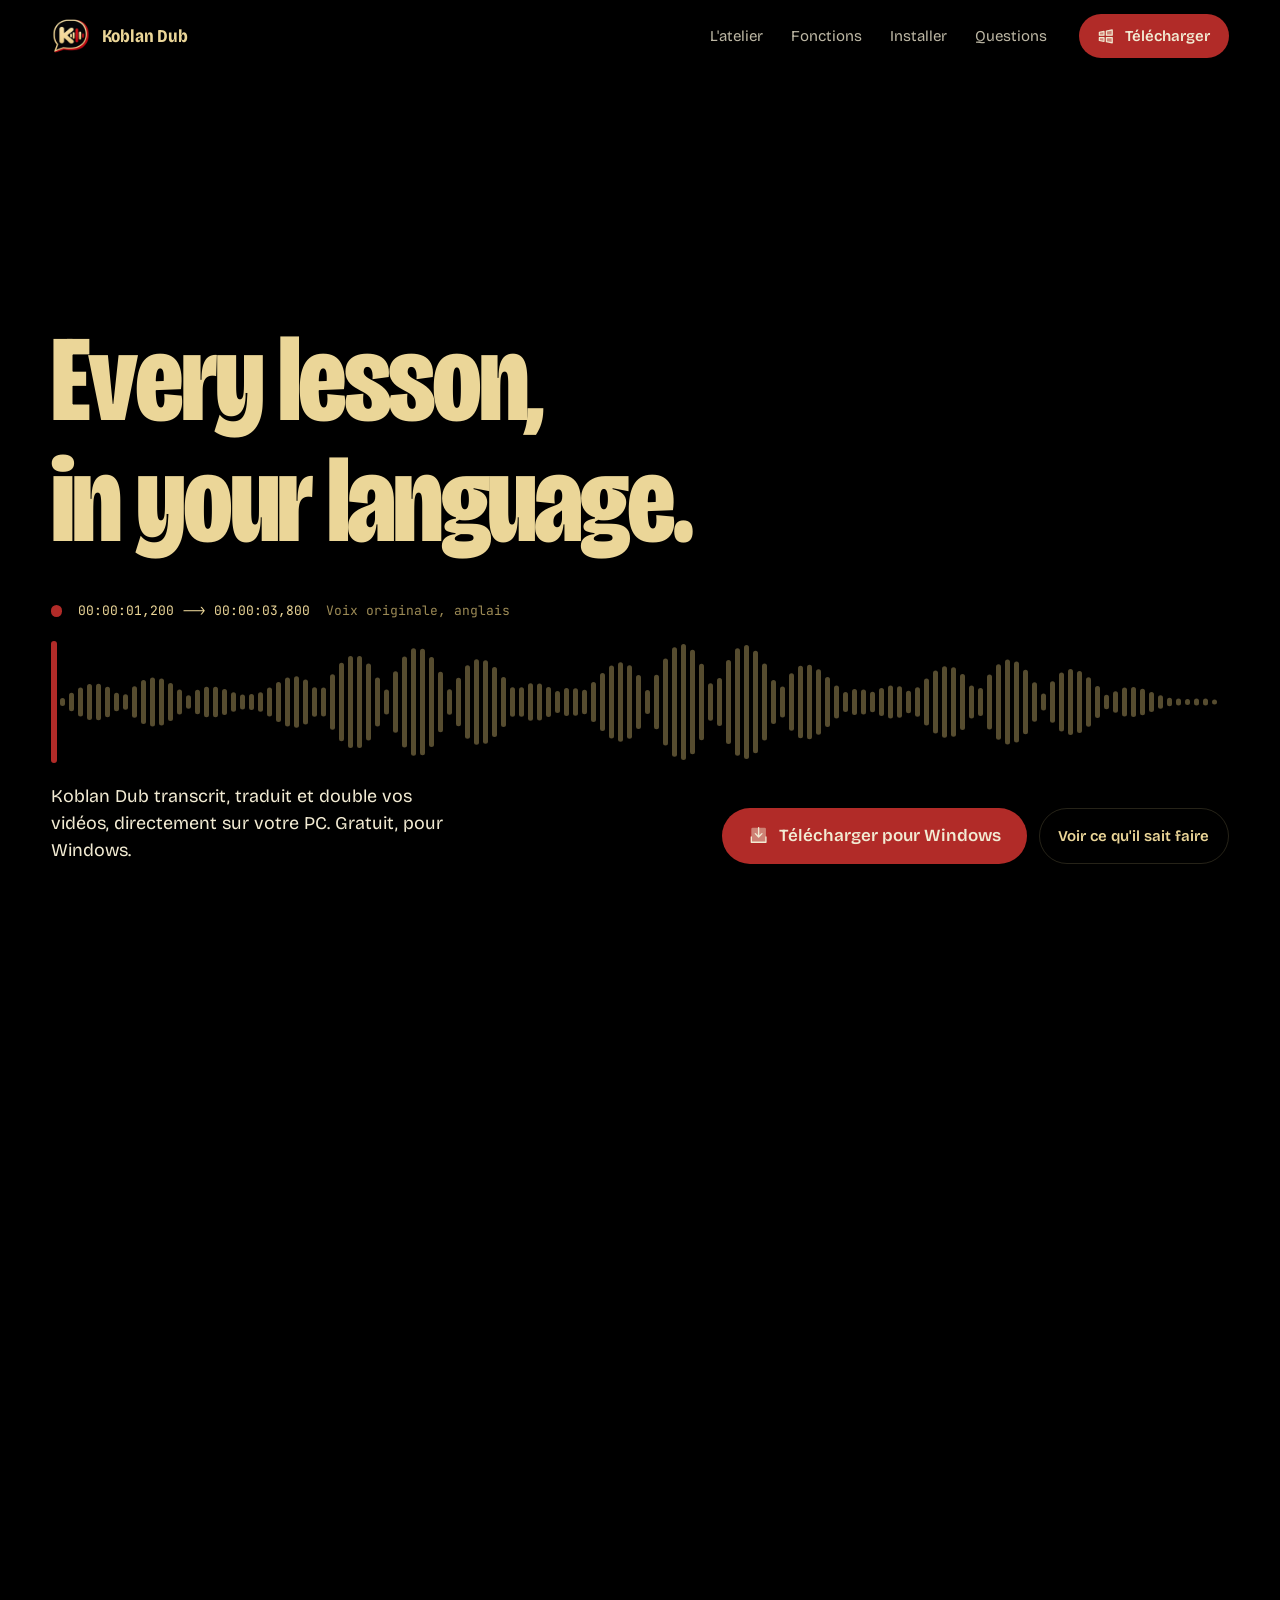
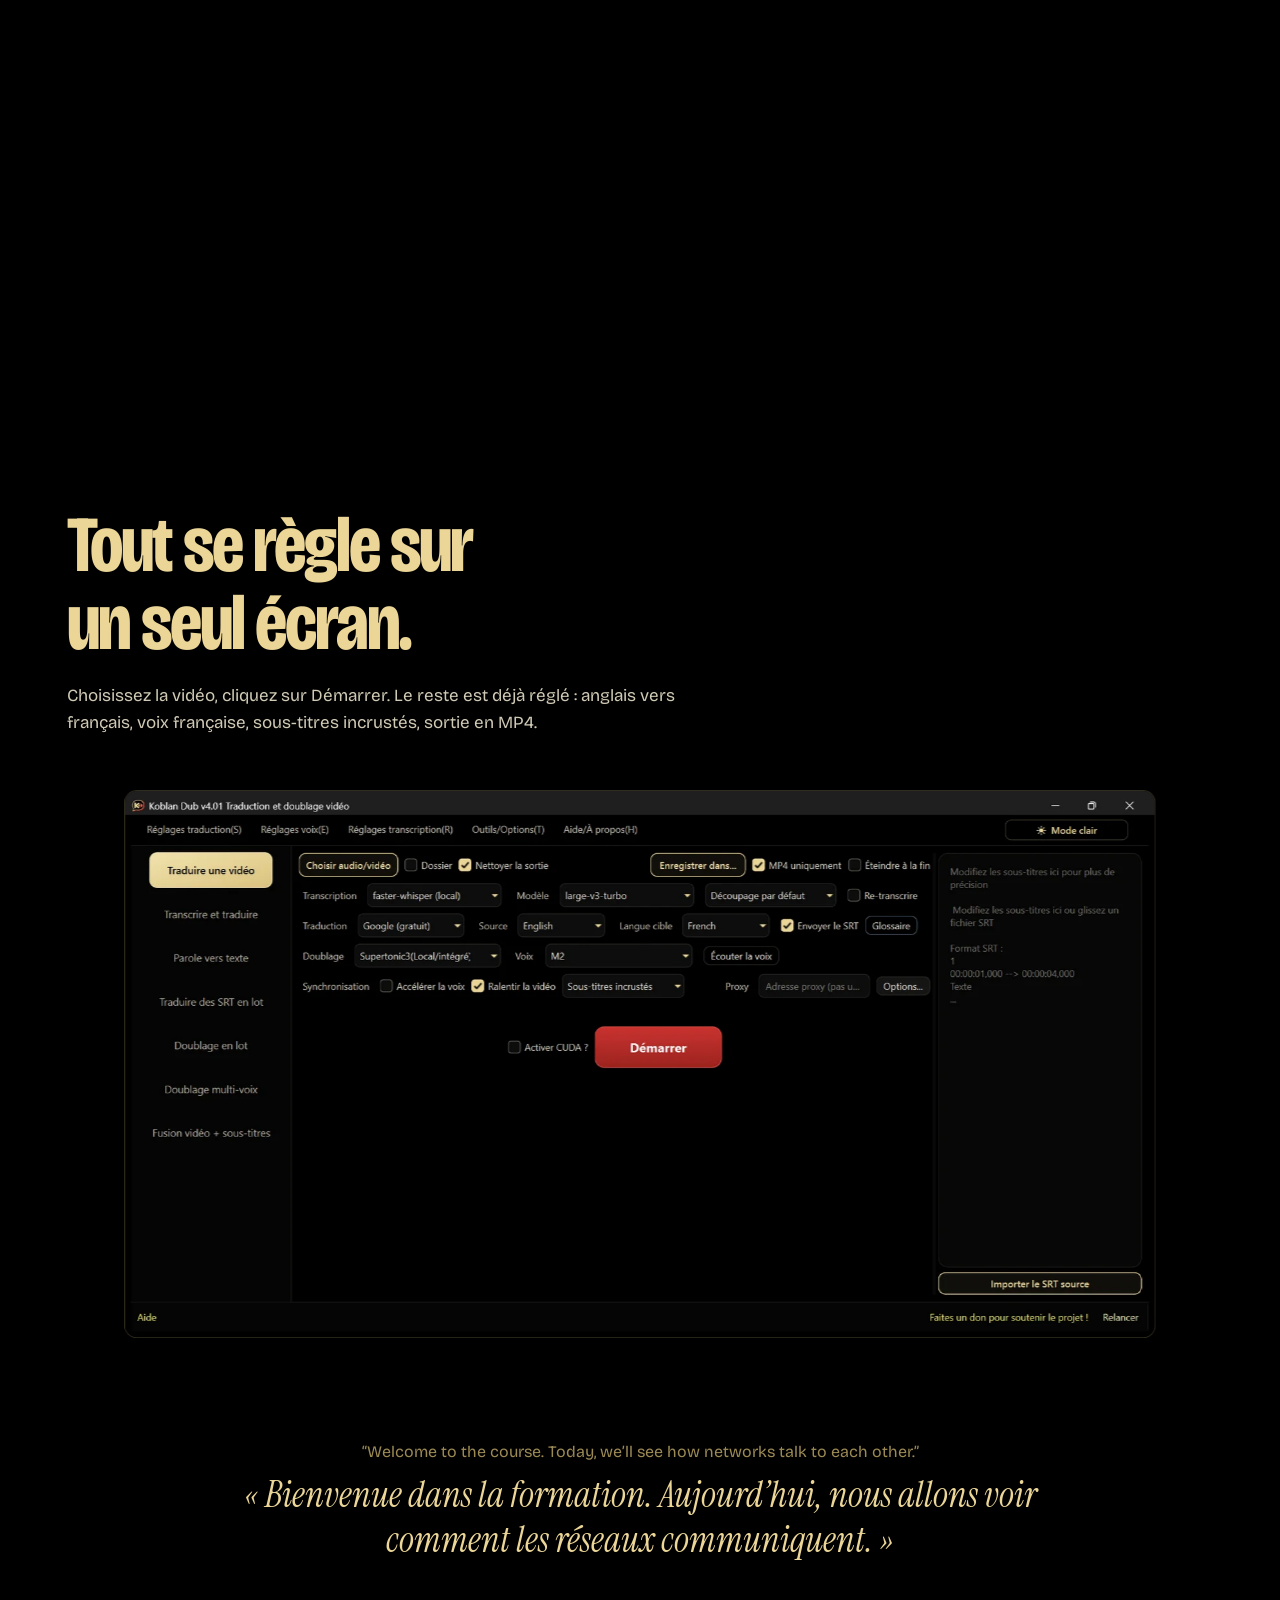
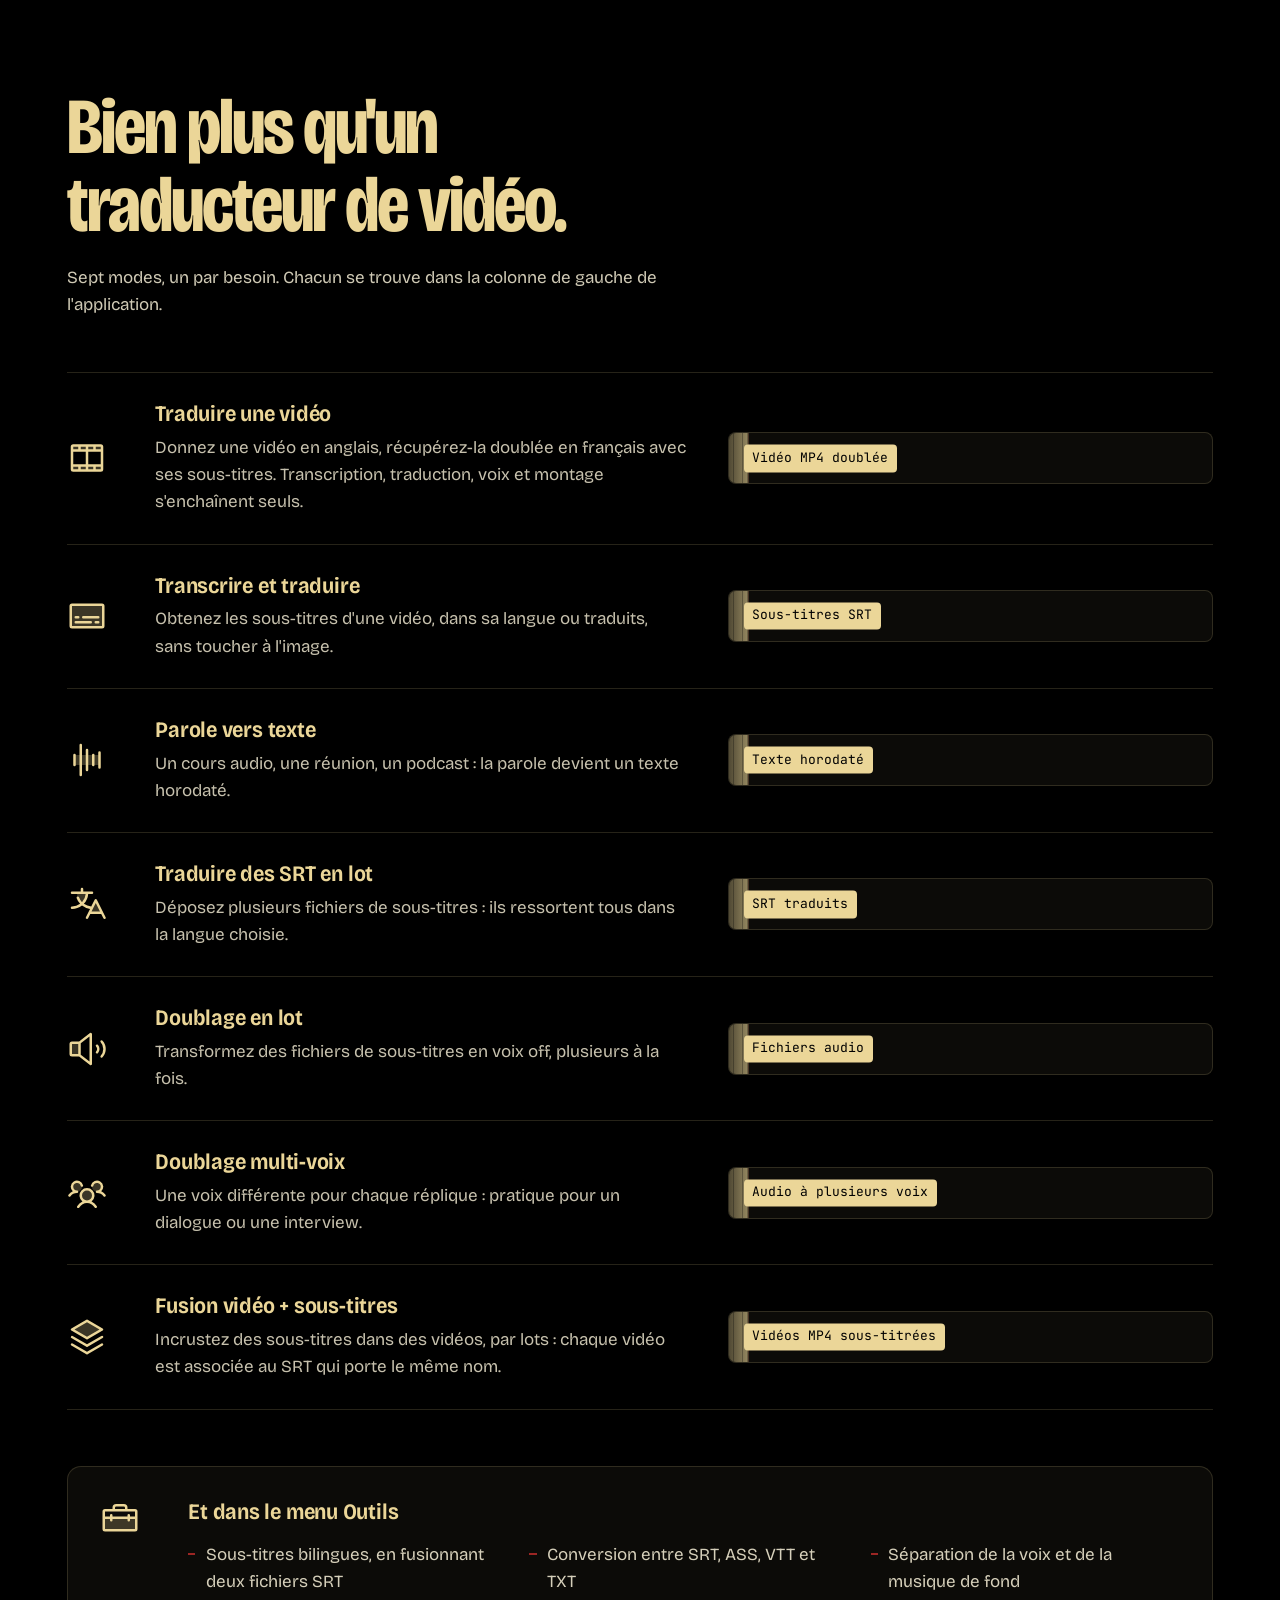
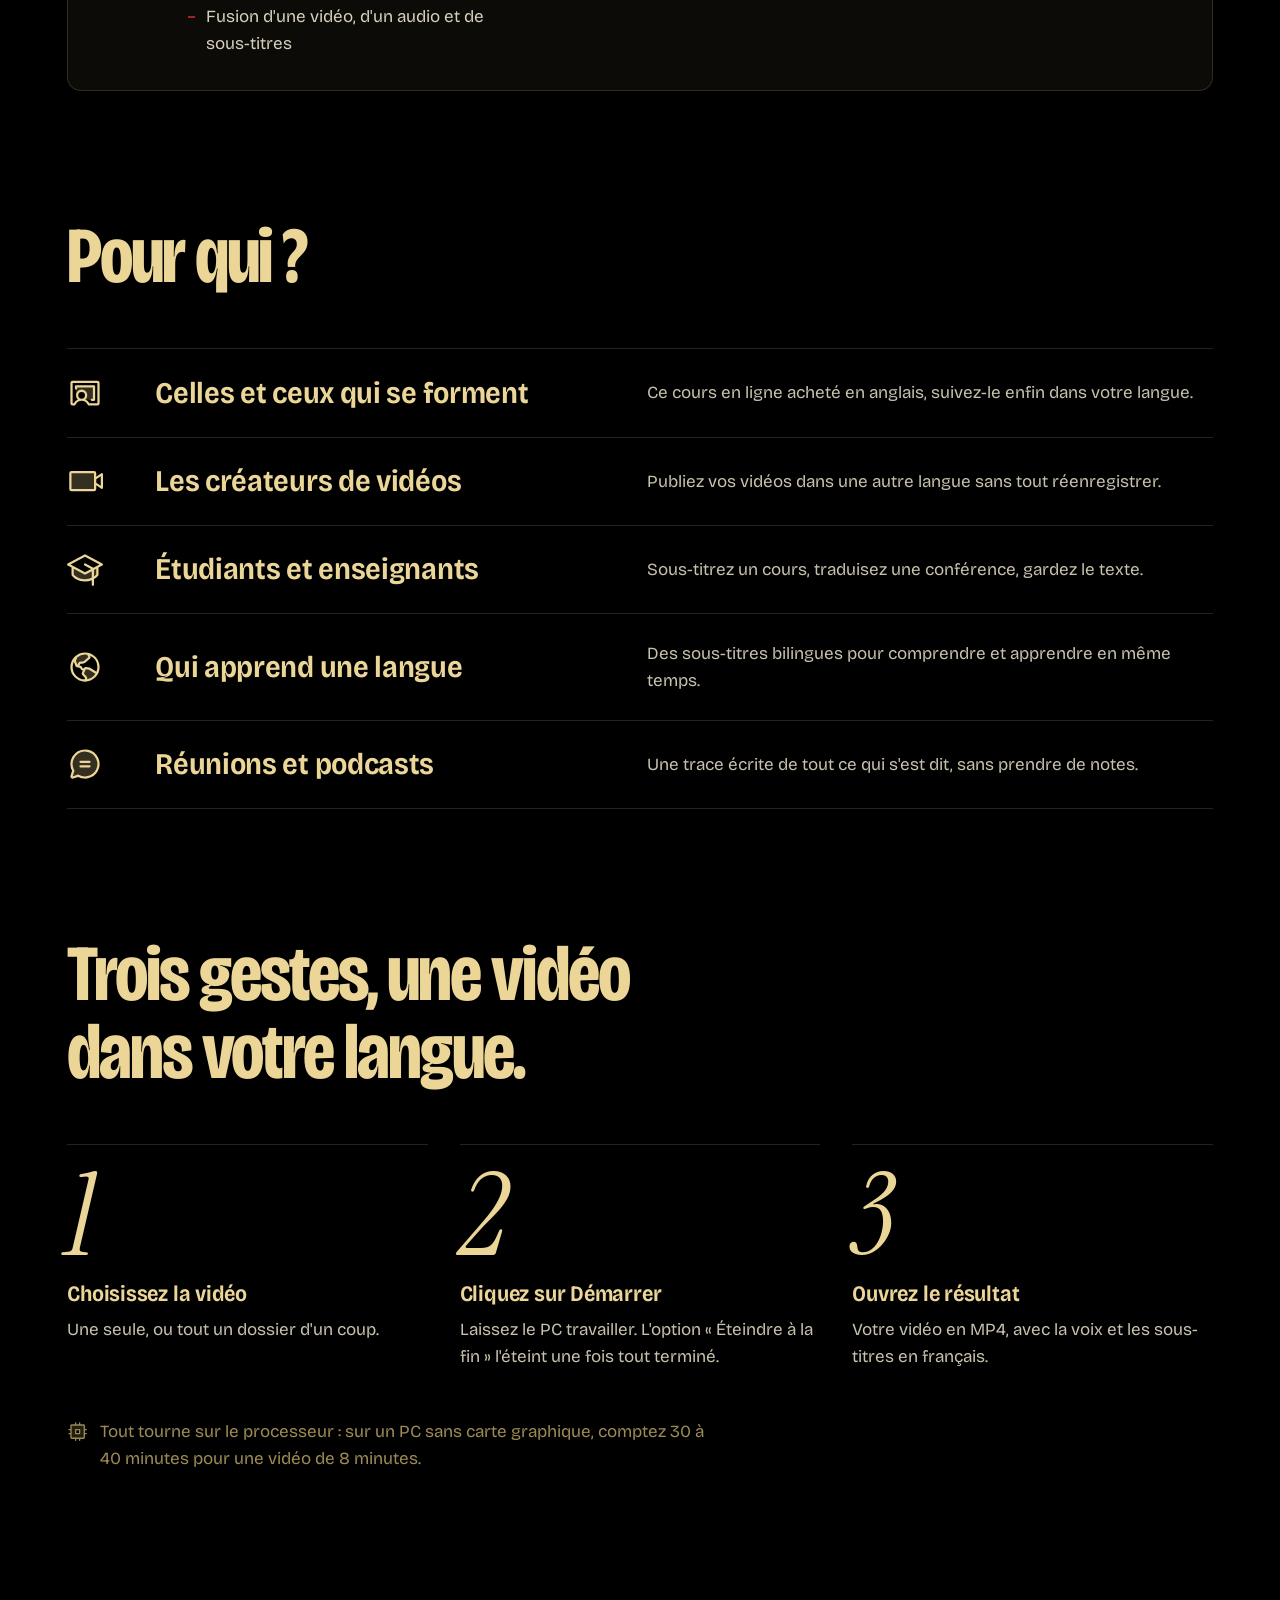
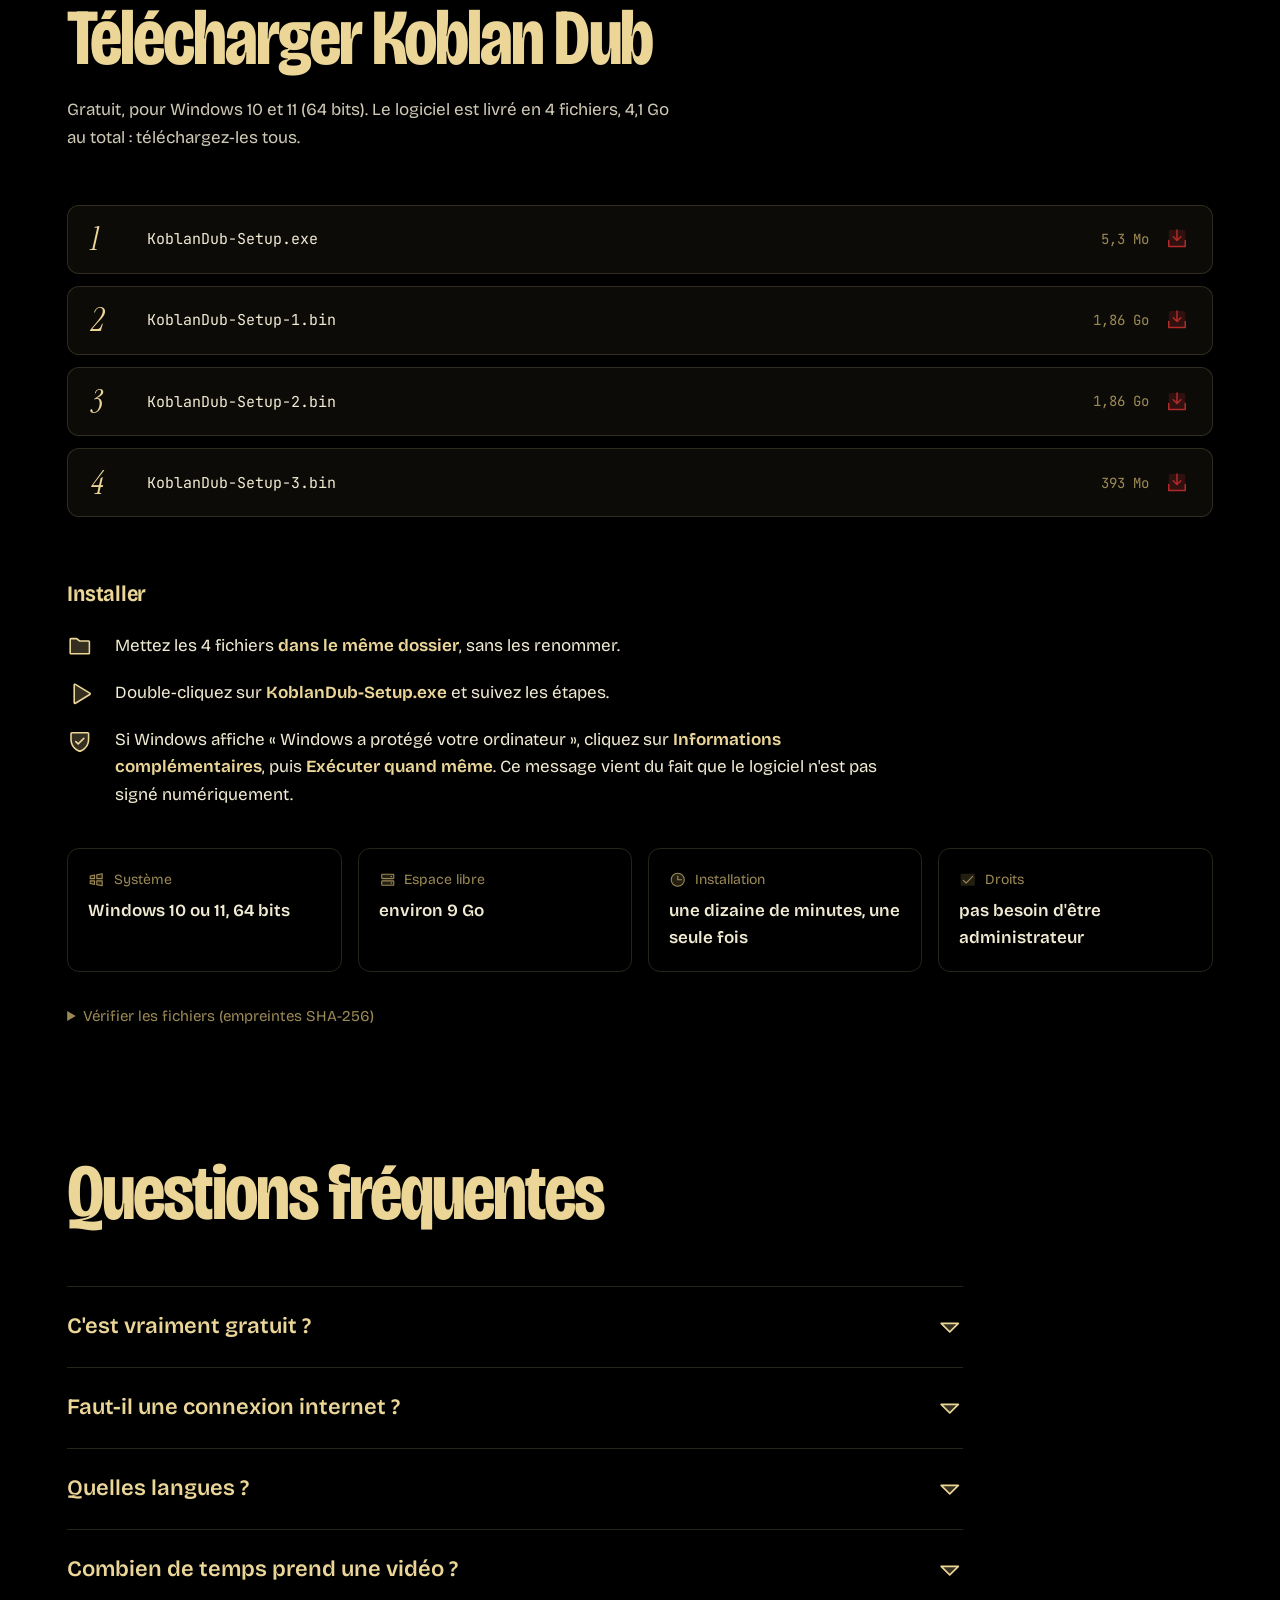
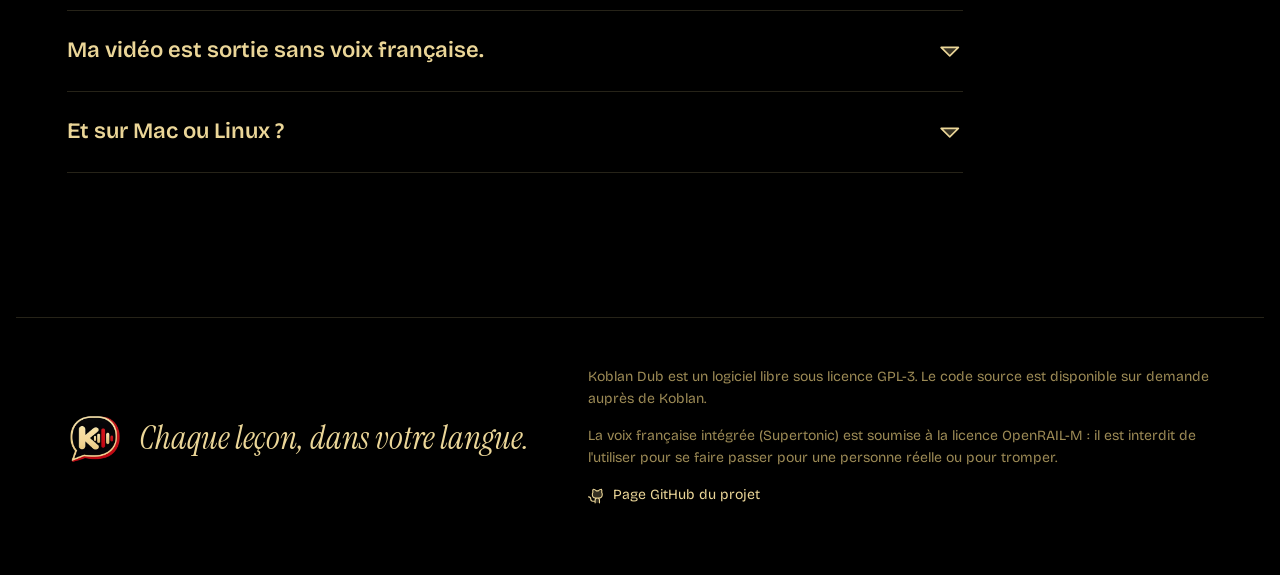
==== index.html @ 26a89093 "Site Koblan Dub : la voix qui change de langue (accueil anime, modes, installation, FAQ) Co-Authored" ====
<!doctype html>
<html lang="fr">
<head>
<meta charset="utf-8">
<meta name="viewport" content="width=device-width, initial-scale=1">
<title>Koblan Dub — traduire et doubler vos vidéos</title>
<meta name="description" content="Koblan Dub transcrit, traduit et double vos vidéos dans votre langue, sur votre PC. Gratuit, pour Windows 10 et 11.">
<meta name="theme-color" content="#000000">
<meta property="og:type" content="website">
<meta property="og:title" content="Koblan Dub — chaque leçon, dans votre langue">
<meta property="og:description" content="Transcrire, traduire et doubler une vidéo sur votre PC. Gratuit, pour Windows.">
<meta property="og:image" content="https://koblan-dub.vercel.app/assets/img/partage.jpg">
<meta name="twitter:card" content="summary_large_image">
<link rel="icon" type="image/png" sizes="32x32" href="assets/favicon-32.png">
<link rel="apple-touch-icon" href="assets/apple-touch-icon.png">
<link rel="preload" href="assets/fonts/BricolageGrotesque-normal-latin.woff2" as="font" type="font/woff2" crossorigin>
<link rel="preload" href="assets/fonts/InstrumentSerif-italic-latin.woff2" as="font" type="font/woff2" crossorigin>
<link rel="stylesheet" href="assets/fonts/fonts.css">
<link rel="stylesheet" href="style.css">
</head>
<body>
<a class="evitement" href="#contenu">Aller au contenu</a>

<header class="entete">
  <a class="marque" href="#haut" aria-label="Koblan Dub, retour en haut">
    <img src="assets/img/logo-192.webp" width="40" height="40" alt="">
    <span>Koblan Dub</span>
  </a>
  <nav class="menu" aria-label="Sections">
    <a href="#atelier">L'atelier</a>
    <a href="#modes">Fonctions</a>
    <a href="#telecharger">Installer</a>
    <a href="#questions">Questions</a>
  </nav>
  <a class="bouton bouton--rouge aimant" href="#telecharger">
    <svg class="ico" aria-hidden="true"><use href="assets/icones.svg#i-windows-logo"/></svg>
    <span>Télécharger</span>
  </a>
</header>

<main id="contenu">

  <!-- ACCUEIL : la phrase change de langue au défilement -->
  <section class="accueil" id="haut" aria-labelledby="titre-accueil">
    <div class="accueil__scene">
      <h1 class="voix" id="titre-accueil" aria-label="Chaque leçon, dans votre langue.">
        <span class="voix__ligne" data-en="Every lesson," data-fr="Chaque leçon,">Chaque leçon,</span>
        <span class="voix__ligne" data-en="in your language." data-fr="dans votre langue.">dans votre langue.</span>
      </h1>

      <div class="piste" aria-hidden="true">
        <span class="piste__rec"></span>
        <span class="piste__tc">00:00:01,200 --&gt; 00:00:03,800</span>
        <span class="piste__langue">Voix doublée, français</span>
      </div>

      <canvas class="onde" aria-hidden="true"></canvas>

      <div class="accueil__pied">
        <p class="accueil__texte">Koblan Dub transcrit, traduit et double vos vidéos, directement sur votre PC. Gratuit, pour Windows.</p>
        <div class="accueil__actions">
          <a class="bouton bouton--rouge bouton--grand aimant" href="#telecharger">
            <svg class="ico" aria-hidden="true"><use href="assets/icones.svg#i-download-simple"/></svg>
            <span>Télécharger pour Windows</span>
          </a>
          <a class="bouton bouton--trait" href="#modes">Voir ce qu'il sait faire</a>
        </div>
      </div>
    </div>
  </section>

  <!-- ATELIER -->
  <section class="bloc atelier" id="atelier" aria-labelledby="titre-atelier">
    <div class="bloc__tete">
      <h2 id="titre-atelier">Tout se règle sur un seul écran.</h2>
      <p>Choisissez la vidéo, cliquez sur Démarrer. Le reste est déjà réglé : anglais vers français, voix française, sous-titres incrustés, sortie en MP4.</p>
    </div>
    <figure class="atelier__cadre">
      <img src="assets/img/atelier-1600.webp" srcset="assets/img/atelier-900.webp 900w, assets/img/atelier-1600.webp 1600w" sizes="(max-width: 900px) 100vw, 1200px" width="1600" height="849" loading="lazy" decoding="async" alt="L'écran principal de Koblan Dub : choix de la vidéo, transcription locale, traduction, voix française M2 et bouton Démarrer.">
    </figure>
    <div class="soustitre" aria-label="Exemple de sous-titre avant et après">
      <p class="soustitre__vo" lang="en">“Welcome to the course. Today, we’ll see how networks talk to each other.”</p>
      <p class="soustitre__vf">« Bienvenue dans la formation. Aujourd’hui, nous allons voir comment les réseaux communiquent. »</p>
    </div>
  </section>

  <!-- MODES -->
  <section class="bloc modes" id="modes" aria-labelledby="titre-modes">
    <div class="bloc__tete">
      <h2 id="titre-modes">Bien plus qu'un traducteur de vidéo.</h2>
      <p>Sept modes, un par besoin. Chacun se trouve dans la colonne de gauche de l'application.</p>
    </div>

    <ul class="modes__liste">
      <li class="mode">
        <svg class="ico ico--mode" aria-hidden="true"><use href="assets/icones.svg#i-film-strip"/></svg>
        <div class="mode__texte">
          <h3>Traduire une vidéo</h3>
          <p>Donnez une vidéo en anglais, récupérez-la doublée en français avec ses sous-titres. Transcription, traduction, voix et montage s'enchaînent seuls.</p>
        </div>
        <div class="clip"><span class="clip__remplissage"></span><span class="clip__sortie">Vidéo MP4 doublée</span></div>
      </li>
      <li class="mode">
        <svg class="ico ico--mode" aria-hidden="true"><use href="assets/icones.svg#i-subtitles"/></svg>
        <div class="mode__texte">
          <h3>Transcrire et traduire</h3>
          <p>Obtenez les sous-titres d'une vidéo, dans sa langue ou traduits, sans toucher à l'image.</p>
        </div>
        <div class="clip"><span class="clip__remplissage"></span><span class="clip__sortie">Sous-titres SRT</span></div>
      </li>
      <li class="mode">
        <svg class="ico ico--mode" aria-hidden="true"><use href="assets/icones.svg#i-waveform"/></svg>
        <div class="mode__texte">
          <h3>Parole vers texte</h3>
          <p>Un cours audio, une réunion, un podcast : la parole devient un texte horodaté.</p>
        </div>
        <div class="clip"><span class="clip__remplissage"></span><span class="clip__sortie">Texte horodaté</span></div>
      </li>
      <li class="mode">
        <svg class="ico ico--mode" aria-hidden="true"><use href="assets/icones.svg#i-translate"/></svg>
        <div class="mode__texte">
          <h3>Traduire des SRT en lot</h3>
          <p>Déposez plusieurs fichiers de sous-titres : ils ressortent tous dans la langue choisie.</p>
        </div>
        <div class="clip"><span class="clip__remplissage"></span><span class="clip__sortie">SRT traduits</span></div>
      </li>
      <li class="mode">
        <svg class="ico ico--mode" aria-hidden="true"><use href="assets/icones.svg#i-speaker-high"/></svg>
        <div class="mode__texte">
          <h3>Doublage en lot</h3>
          <p>Transformez des fichiers de sous-titres en voix off, plusieurs à la fois.</p>
        </div>
        <div class="clip"><span class="clip__remplissage"></span><span class="clip__sortie">Fichiers audio</span></div>
      </li>
      <li class="mode">
        <svg class="ico ico--mode" aria-hidden="true"><use href="assets/icones.svg#i-users-three"/></svg>
        <div class="mode__texte">
          <h3>Doublage multi-voix</h3>
          <p>Une voix différente pour chaque réplique : pratique pour un dialogue ou une interview.</p>
        </div>
        <div class="clip"><span class="clip__remplissage"></span><span class="clip__sortie">Audio à plusieurs voix</span></div>
      </li>
      <li class="mode">
        <svg class="ico ico--mode" aria-hidden="true"><use href="assets/icones.svg#i-stack"/></svg>
        <div class="mode__texte">
          <h3>Fusion vidéo + sous-titres</h3>
          <p>Incrustez des sous-titres dans des vidéos, par lots : chaque vidéo est associée au SRT qui porte le même nom.</p>
        </div>
        <div class="clip"><span class="clip__remplissage"></span><span class="clip__sortie">Vidéos MP4 sous-titrées</span></div>
      </li>
    </ul>

    <div class="outils">
      <svg class="ico ico--outils" aria-hidden="true"><use href="assets/icones.svg#i-toolbox"/></svg>
      <h3>Et dans le menu Outils</h3>
      <ul>
        <li>Sous-titres bilingues, en fusionnant deux fichiers SRT</li>
        <li>Conversion entre SRT, ASS, VTT et TXT</li>
        <li>Séparation de la voix et de la musique de fond</li>
        <li>Fusion d'une vidéo, d'un audio et de sous-titres</li>
      </ul>
    </div>
  </section>

  <!-- POUR QUI -->
  <section class="bloc pourqui" aria-labelledby="titre-pourqui">
    <div class="bloc__tete">
      <h2 id="titre-pourqui">Pour qui ?</h2>
    </div>
    <ul class="pourqui__liste">
      <li>
        <svg class="ico" aria-hidden="true"><use href="assets/icones.svg#i-chalkboard-teacher"/></svg>
        <h3>Celles et ceux qui se forment</h3>
        <p>Ce cours en ligne acheté en anglais, suivez-le enfin dans votre langue.</p>
      </li>
      <li>
        <svg class="ico" aria-hidden="true"><use href="assets/icones.svg#i-video-camera"/></svg>
        <h3>Les créateurs de vidéos</h3>
        <p>Publiez vos vidéos dans une autre langue sans tout réenregistrer.</p>
      </li>
      <li>
        <svg class="ico" aria-hidden="true"><use href="assets/icones.svg#i-graduation-cap"/></svg>
        <h3>Étudiants et enseignants</h3>
        <p>Sous-titrez un cours, traduisez une conférence, gardez le texte.</p>
      </li>
      <li>
        <svg class="ico" aria-hidden="true"><use href="assets/icones.svg#i-globe-hemisphere-west"/></svg>
        <h3>Qui apprend une langue</h3>
        <p>Des sous-titres bilingues pour comprendre et apprendre en même temps.</p>
      </li>
      <li>
        <svg class="ico" aria-hidden="true"><use href="assets/icones.svg#i-chat-circle-text"/></svg>
        <h3>Réunions et podcasts</h3>
        <p>Une trace écrite de tout ce qui s'est dit, sans prendre de notes.</p>
      </li>
    </ul>
  </section>

  <!-- ÉTAPES -->
  <section class="bloc etapes" aria-labelledby="titre-etapes">
    <div class="bloc__tete">
      <h2 id="titre-etapes">Trois gestes, une vidéo dans votre langue.</h2>
    </div>
    <ol class="etapes__liste">
      <li>
        <span class="etapes__num" aria-hidden="true">1</span>
        <h3>Choisissez la vidéo</h3>
        <p>Une seule, ou tout un dossier d'un coup.</p>
      </li>
      <li>
        <span class="etapes__num" aria-hidden="true">2</span>
        <h3>Cliquez sur Démarrer</h3>
        <p>Laissez le PC travailler. L'option « Éteindre à la fin » l'éteint une fois tout terminé.</p>
      </li>
      <li>
        <span class="etapes__num" aria-hidden="true">3</span>
        <h3>Ouvrez le résultat</h3>
        <p>Votre vidéo en MP4, avec la voix et les sous-titres en français.</p>
      </li>
    </ol>
    <p class="etapes__note">
      <svg class="ico" aria-hidden="true"><use href="assets/icones.svg#i-cpu"/></svg>
      <span>Tout tourne sur le processeur : sur un PC sans carte graphique, comptez 30 à 40 minutes pour une vidéo de 8 minutes.</span>
    </p>
  </section>

  <!-- TÉLÉCHARGER -->
  <section class="bloc telecharger" id="telecharger" aria-labelledby="titre-telecharger">
    <div class="bloc__tete">
      <h2 id="titre-telecharger">Télécharger Koblan Dub</h2>
      <p>Gratuit, pour Windows 10 et 11 (64 bits). Le logiciel est livré en 4 fichiers, 4,1 Go au total : téléchargez-les tous.</p>
    </div>

    <ol class="fichiers">
      <li><a class="fichier" href="https://github.com/josuekoblan03-lab/koblan-dub/releases/download/v1.0/KoblanDub-Setup.exe">
        <span class="fichier__num" aria-hidden="true">1</span>
        <span class="fichier__nom">KoblanDub-Setup.exe</span>
        <span class="fichier__poids">5,3 Mo</span>
        <svg class="ico" aria-hidden="true"><use href="assets/icones.svg#i-download-simple"/></svg>
      </a></li>
      <li><a class="fichier" href="https://github.com/josuekoblan03-lab/koblan-dub/releases/download/v1.0/KoblanDub-Setup-1.bin">
        <span class="fichier__num" aria-hidden="true">2</span>
        <span class="fichier__nom">KoblanDub-Setup-1.bin</span>
        <span class="fichier__poids">1,86 Go</span>
        <svg class="ico" aria-hidden="true"><use href="assets/icones.svg#i-download-simple"/></svg>
      </a></li>
      <li><a class="fichier" href="https://github.com/josuekoblan03-lab/koblan-dub/releases/download/v1.0/KoblanDub-Setup-2.bin">
        <span class="fichier__num" aria-hidden="true">3</span>
        <span class="fichier__nom">KoblanDub-Setup-2.bin</span>
        <span class="fichier__poids">1,86 Go</span>
        <svg class="ico" aria-hidden="true"><use href="assets/icones.svg#i-download-simple"/></svg>
      </a></li>
      <li><a class="fichier" href="https://github.com/josuekoblan03-lab/koblan-dub/releases/download/v1.0/KoblanDub-Setup-3.bin">
        <span class="fichier__num" aria-hidden="true">4</span>
        <span class="fichier__nom">KoblanDub-Setup-3.bin</span>
        <span class="fichier__poids">393 Mo</span>
        <svg class="ico" aria-hidden="true"><use href="assets/icones.svg#i-download-simple"/></svg>
      </a></li>
    </ol>

    <div class="installer">
      <h3>Installer</h3>
      <ol class="installer__etapes">
        <li>
          <svg class="ico" aria-hidden="true"><use href="assets/icones.svg#i-folder-simple"/></svg>
          <p>Mettez les 4 fichiers <strong>dans le même dossier</strong>, sans les renommer.</p>
        </li>
        <li>
          <svg class="ico" aria-hidden="true"><use href="assets/icones.svg#i-play"/></svg>
          <p>Double-cliquez sur <strong>KoblanDub-Setup.exe</strong> et suivez les étapes.</p>
        </li>
        <li>
          <svg class="ico" aria-hidden="true"><use href="assets/icones.svg#i-shield-check"/></svg>
          <p>Si Windows affiche « Windows a protégé votre ordinateur », cliquez sur <strong>Informations complémentaires</strong>, puis <strong>Exécuter quand même</strong>. Ce message vient du fait que le logiciel n'est pas signé numériquement.</p>
        </li>
      </ol>

      <dl class="requis">
        <div><dt><svg class="ico" aria-hidden="true"><use href="assets/icones.svg#i-windows-logo"/></svg>Système</dt><dd>Windows 10 ou 11, 64 bits</dd></div>
        <div><dt><svg class="ico" aria-hidden="true"><use href="assets/icones.svg#i-hard-drives"/></svg>Espace libre</dt><dd>environ 9 Go</dd></div>
        <div><dt><svg class="ico" aria-hidden="true"><use href="assets/icones.svg#i-clock"/></svg>Installation</dt><dd>une dizaine de minutes, une seule fois</dd></div>
        <div><dt><svg class="ico" aria-hidden="true"><use href="assets/icones.svg#i-check"/></svg>Droits</dt><dd>pas besoin d'être administrateur</dd></div>
      </dl>

      <details class="empreintes">
        <summary>Vérifier les fichiers (empreintes SHA-256)</summary>
        <pre>c29c00f7d2853009546faf26c19edf425f62f5d486e01f048f91865e8468fe9e  KoblanDub-Setup.exe
6dc4ac3deed6e6f722ec5d117fe09faab696b09a42e8ad4567b4d63a45bfd71d  KoblanDub-Setup-1.bin
3e110a691bba4e6cc51c0397b873eccacce2986c3c4fff2ee0f25487c5a37f51  KoblanDub-Setup-2.bin
bbec8f13c3aee3efc68214296c04398cc3462800a4f33eee36a978a703a0b784  KoblanDub-Setup-3.bin</pre>
      </details>
    </div>
  </section>

  <!-- QUESTIONS -->
  <section class="bloc questions" id="questions" aria-labelledby="titre-questions">
    <div class="bloc__tete">
      <h2 id="titre-questions">Questions fréquentes</h2>
    </div>
    <div class="faq">
      <details>
        <summary>C'est vraiment gratuit ?<svg class="ico" aria-hidden="true"><use href="assets/icones.svg#i-caret-down"/></svg></summary>
        <p>Oui. Koblan Dub est un logiciel libre : ni abonnement, ni compte, ni publicité.</p>
      </details>
      <details>
        <summary>Faut-il une connexion internet ?<svg class="ico" aria-hidden="true"><use href="assets/icones.svg#i-caret-down"/></svg></summary>
        <p>Pour la traduction, oui : elle passe par Google, gratuitement. La transcription de la parole et la voix française intégrée fonctionnent sur votre PC, sans connexion. Les autres voix (Edge-TTS) ont besoin d'internet.</p>
      </details>
      <details>
        <summary>Quelles langues ?<svg class="ico" aria-hidden="true"><use href="assets/icones.svg#i-caret-down"/></svg></summary>
        <p>Une trentaine, au départ comme à l'arrivée : anglais, français, espagnol, portugais, arabe, chinois, russe, allemand, japonais, turc et bien d'autres. Le logiciel est réglé par défaut de l'anglais vers le français. La voix intégrée est française ; pour doubler dans une autre langue, choisissez une voix Edge-TTS (en ligne).</p>
      </details>
      <details>
        <summary>Combien de temps prend une vidéo ?<svg class="ico" aria-hidden="true"><use href="assets/icones.svg#i-caret-down"/></svg></summary>
        <p>Sur un PC sans carte graphique, comptez 30 à 40 minutes pour une vidéo de 8 minutes. Le premier lancement est un peu plus long, le temps de charger les modèles.</p>
      </details>
      <details>
        <summary>Ma vidéo est sortie sans voix française.<svg class="ico" aria-hidden="true"><use href="assets/icones.svg#i-caret-down"/></svg></summary>
        <p>Vérifiez que la case « Voix » n'est pas réglée sur « No », puis relancez.</p>
      </details>
      <details>
        <summary>Et sur Mac ou Linux ?<svg class="ico" aria-hidden="true"><use href="assets/icones.svg#i-caret-down"/></svg></summary>
        <p>Koblan Dub existe pour l'instant uniquement pour Windows 10 et 11.</p>
      </details>
    </div>
  </section>
</main>

<footer class="pied">
  <div class="pied__marque">
    <img src="assets/img/logo-192.webp" width="56" height="56" alt="" loading="lazy">
    <p class="pied__phrase">Chaque leçon, dans votre langue.</p>
  </div>
  <div class="pied__licence">
    <p>Koblan Dub est un logiciel libre sous licence GPL-3. Le code source est disponible sur demande auprès de Koblan.</p>
    <p>La voix française intégrée (Supertonic) est soumise à la licence OpenRAIL-M : il est interdit de l'utiliser pour se faire passer pour une personne réelle ou pour tromper.</p>
    <p><a class="lien" href="https://github.com/josuekoblan03-lab/koblan-dub"><svg class="ico" aria-hidden="true"><use href="assets/icones.svg#i-github-logo"/></svg>Page GitHub du projet</a></p>
  </div>
</footer>

<div class="curseur" aria-hidden="true"></div>

<script src="assets/js/gsap.min.js" defer></script>
<script src="assets/js/ScrollTrigger.min.js" defer></script>
<script src="assets/js/lenis.min.js" defer></script>
<script src="main.js" defer></script>
</body>
</html>
---- assets/fonts/fonts.css ----
/* latin-ext */
@font-face {
  font-family: 'Bricolage Grotesque';
  font-style: normal;
  font-weight: 200 800;
  font-stretch: 75% 100%;
  font-display: swap;
  src: url('BricolageGrotesque-normal-latin-ext.woff2') format('woff2');
  unicode-range: U+0100-02BA, U+02BD-02C5, U+02C7-02CC, U+02CE-02D7, U+02DD-02FF, U+0304, U+0308, U+0329, U+1D00-1DBF, U+1E00-1E9F, U+1EF2-1EFF, U+2020, U+20A0-20AB, U+20AD-20C4, U+2113, U+2C60-2C7F, U+A720-A7FF;
}
/* latin */
@font-face {
  font-family: 'Bricolage Grotesque';
  font-style: normal;
  font-weight: 200 800;
  font-stretch: 75% 100%;
  font-display: swap;
  src: url('BricolageGrotesque-normal-latin.woff2') format('woff2');
  unicode-range: U+0000-00FF, U+0131, U+0152-0153, U+02BB-02BC, U+02C6, U+02DA, U+02DC, U+0304, U+0308, U+0329, U+2000-206F, U+20AC, U+2122, U+2191, U+2193, U+2212, U+2215, U+FEFF, U+FFFD;
}
/* latin-ext */
@font-face {
  font-family: 'Instrument Serif';
  font-style: italic;
  font-weight: 400;
  font-display: swap;
  src: url('InstrumentSerif-italic-latin-ext.woff2') format('woff2');
  unicode-range: U+0100-02BA, U+02BD-02C5, U+02C7-02CC, U+02CE-02D7, U+02DD-02FF, U+0304, U+0308, U+0329, U+1D00-1DBF, U+1E00-1E9F, U+1EF2-1EFF, U+2020, U+20A0-20AB, U+20AD-20C4, U+2113, U+2C60-2C7F, U+A720-A7FF;
}
/* latin */
@font-face {
  font-family: 'Instrument Serif';
  font-style: italic;
  font-weight: 400;
  font-display: swap;
  src: url('InstrumentSerif-italic-latin.woff2') format('woff2');
  unicode-range: U+0000-00FF, U+0131, U+0152-0153, U+02BB-02BC, U+02C6, U+02DA, U+02DC, U+0304, U+0308, U+0329, U+2000-206F, U+20AC, U+2122, U+2191, U+2193, U+2212, U+2215, U+FEFF, U+FFFD;
}
/* latin-ext */
@font-face {
  font-family: 'Instrument Serif';
  font-style: normal;
  font-weight: 400;
  font-display: swap;
  src: url('InstrumentSerif-normal-latin-ext.woff2') format('woff2');
  unicode-range: U+0100-02BA, U+02BD-02C5, U+02C7-02CC, U+02CE-02D7, U+02DD-02FF, U+0304, U+0308, U+0329, U+1D00-1DBF, U+1E00-1E9F, U+1EF2-1EFF, U+2020, U+20A0-20AB, U+20AD-20C4, U+2113, U+2C60-2C7F, U+A720-A7FF;
}
/* latin */
@font-face {
  font-family: 'Instrument Serif';
  font-style: normal;
  font-weight: 400;
  font-display: swap;
  src: url('InstrumentSerif-normal-latin.woff2') format('woff2');
  unicode-range: U+0000-00FF, U+0131, U+0152-0153, U+02BB-02BC, U+02C6, U+02DA, U+02DC, U+0304, U+0308, U+0329, U+2000-206F, U+20AC, U+2122, U+2191, U+2193, U+2212, U+2215, U+FEFF, U+FFFD;
}
/* latin-ext */
@font-face {
  font-family: 'JetBrains Mono';
  font-style: normal;
  font-weight: 400 700;
  font-display: swap;
  src: url('JetBrainsMono-normal-latin-ext.woff2') format('woff2');
  unicode-range: U+0100-02BA, U+02BD-02C5, U+02C7-02CC, U+02CE-02D7, U+02DD-02FF, U+0304, U+0308, U+0329, U+1D00-1DBF, U+1E00-1E9F, U+1EF2-1EFF, U+2020, U+20A0-20AB, U+20AD-20C4, U+2113, U+2C60-2C7F, U+A720-A7FF;
}
/* latin */
@font-face {
  font-family: 'JetBrains Mono';
  font-style: normal;
  font-weight: 400 700;
  font-display: swap;
  src: url('JetBrainsMono-normal-latin.woff2') format('woff2');
  unicode-range: U+0000-00FF, U+0131, U+0152-0153, U+02BB-02BC, U+02C6, U+02DA, U+02DC, U+0304, U+0308, U+0329, U+2000-206F, U+20AC, U+2122, U+2191, U+2193, U+2212, U+2215, U+FEFF, U+FFFD;
}
---- style.css ----
/* =========================================================
   Koblan Dub : « une voix qui change de langue »
   Noir + or ; le rouge est réservé à l'action et au REC.
   L'anglais s'écrit en Bricolage Grotesque, le français en
   Instrument Serif italique : le changement de langue se voit.
   ========================================================= */

:root {
  --noir: #000000;
  --or: #EBD698;
  --or-eteint: #9C8A55;
  --ivoire: #F2EBD3;
  --rouge: #B12B28;
  --rouge-vif: #CF3530;
  --trait: rgba(235, 214, 152, 0.16);
  --voile: rgba(235, 214, 152, 0.05);

  --grotesque: "Bricolage Grotesque", "Segoe UI", sans-serif;
  --serif: "Instrument Serif", Georgia, serif;
  --mono: "JetBrains Mono", Consolas, monospace;

  --marge: clamp(1rem, 4vw, 4rem);
  --largeur: 78rem;
  --entete: 4.5rem;
  --ease: cubic-bezier(0.22, 1, 0.36, 1);

  color-scheme: dark;
}

*, *::before, *::after { box-sizing: border-box; }

html {
  background: var(--noir);
  -webkit-text-size-adjust: 100%;
  scroll-padding-top: var(--entete);
}
html.lenis, html.lenis body { height: auto; }
.lenis.lenis-smooth { scroll-behavior: auto !important; }

body {
  margin: 0;
  background: var(--noir);
  color: var(--ivoire);
  font-family: var(--grotesque);
  font-size: 1.0625rem;
  line-height: 1.6;
  font-variation-settings: "opsz" 14;
  text-rendering: optimizeLegibility;
  -webkit-font-smoothing: antialiased;
  overflow-x: clip;
}

img { display: block; max-width: 100%; height: auto; }
a { color: inherit; }
h1, h2, h3, p, ul, ol, dl, dd, figure { margin: 0; }
ul, ol { padding: 0; list-style: none; }

::selection { background: var(--or); color: var(--noir); }

:focus-visible {
  outline: 2px solid var(--or);
  outline-offset: 4px;
  border-radius: 4px;
}

.evitement {
  position: absolute; left: 1rem; top: -4rem; z-index: 100;
  padding: .75rem 1rem; background: var(--or); color: var(--noir);
  font-weight: 600; text-decoration: none; border-radius: 6px;
}
.evitement:focus { top: 1rem; }

/* ---------- icônes Phosphor duotone ---------- */
.ico {
  width: 1.25em; height: 1.25em; flex: none;
  fill: currentColor;
  --ico-2: currentColor; --ico-o: .22;
}

/* ---------- boutons ---------- */
.bouton {
  display: inline-flex; align-items: center; gap: .6em;
  min-height: 2.75rem; padding: .6rem 1.15rem;
  border-radius: 999px;
  font-weight: 600; font-size: .9375rem; line-height: 1.2;
  text-decoration: none; white-space: nowrap;
  transition: background-color .25s var(--ease), color .25s var(--ease), border-color .25s var(--ease);
  will-change: transform;
}
.bouton--rouge { background: var(--rouge); color: var(--ivoire); --ico-2: var(--or); }
.bouton--rouge:hover { background: var(--rouge-vif); }
.bouton--rouge .ico { --ico-o: .45; }
.bouton--trait { border: 1px solid var(--trait); color: var(--or); }
.bouton--trait:hover { border-color: var(--or); }
.bouton--grand { min-height: 3.5rem; padding: .9rem 1.6rem; font-size: 1.0625rem; }

/* ---------- en-tête : le bouton Télécharger reste toujours visible ---------- */
.entete {
  position: fixed; inset: 0 0 auto 0; z-index: 50;
  height: var(--entete);
  display: flex; align-items: center; gap: 2rem;
  padding: 0 var(--marge);
  background: linear-gradient(to bottom, #000 0%, #000 78%, rgba(0,0,0,0) 100%);
}
.marque {
  display: inline-flex; align-items: center; gap: .65rem;
  text-decoration: none; font-weight: 700; font-size: 1.125rem;
  font-stretch: 85%; letter-spacing: -.01em; color: var(--or);
}
.marque img { width: 2.5rem; height: 2.5rem; }
.menu { display: flex; gap: 1.75rem; margin-left: auto; }
.menu a {
  text-decoration: none; font-size: .9375rem; color: var(--ivoire);
  opacity: .78; transition: opacity .2s;
}
.menu a:hover { opacity: 1; }
.entete .bouton { margin-left: 0; }
@media (max-width: 820px) {
  .menu { display: none; }
  .entete .bouton { margin-left: auto; }
}

/* =========================================================
   ACCUEIL
   ========================================================= */
.accueil { position: relative; }
.accueil__scene {
  min-height: 100vh; min-height: 100svh;
  display: grid;
  grid-template-rows: 1fr auto auto auto;
  padding: calc(var(--entete) + 2vh) var(--marge) clamp(1.5rem, 4vh, 3rem);
  max-width: 120rem; margin: 0 auto;
}

.voix {
  align-self: end;
  font-family: var(--grotesque);
  font-weight: 800;
  font-stretch: 75%;
  font-variation-settings: "opsz" 96;
  font-size: min(9.6vw, 10.5rem);
  line-height: .98;
  letter-spacing: -.025em;
  color: var(--or);
  padding-bottom: .1em;
}
.voix__ligne { display: block; white-space: nowrap; }
@media (max-width: 600px) {
  .voix { font-size: 12vw; }
  .accueil__scene { grid-template-rows: auto; align-content: center; }
}

/* sans JavaScript : la phrase s'affiche directement en français */
html:not(.js) .voix__ligne,
.voix__ligne .c[data-e="fr"] {
  font-family: var(--serif);
  font-style: italic;
  font-weight: 400;
  font-stretch: 100%;
  font-size: 1.14em;
  letter-spacing: -.01em;
  line-height: .86;
}
.voix__ligne .c { display: inline-block; white-space: pre; }
.voix__ligne .c[data-e="bruit"] {
  font-family: var(--mono);
  font-weight: 400;
  font-stretch: 100%;
  font-size: .62em;
  color: var(--or-eteint);
  letter-spacing: 0;
}

.piste {
  display: flex; align-items: center; gap: 1rem; flex-wrap: wrap;
  margin-top: clamp(1rem, 3vh, 2rem);
  font-family: var(--mono); font-size: .8125rem; color: var(--or-eteint);
}
.piste__rec {
  width: .7rem; height: .7rem; border-radius: 50%;
  background: var(--rouge);
  box-shadow: 0 0 0 0 rgba(177, 43, 40, .6);
  animation: rec 1.6s ease-out infinite;
}
@keyframes rec {
  0% { box-shadow: 0 0 0 0 rgba(177, 43, 40, .55); }
  70% { box-shadow: 0 0 0 .7rem rgba(177, 43, 40, 0); }
  100% { box-shadow: 0 0 0 0 rgba(177, 43, 40, 0); }
}
.piste__tc { color: var(--or); }

.onde {
  width: 100%;
  height: clamp(5rem, 14vh, 9rem);
  margin: clamp(.5rem, 2vh, 1.25rem) 0;
}

.accueil__pied {
  display: flex; align-items: end; justify-content: space-between;
  gap: 1.5rem 3rem; flex-wrap: wrap;
}
.accueil__texte { max-width: 34ch; font-size: clamp(1.0625rem, 1.4vw, 1.3rem); line-height: 1.5; }
.accueil__actions { display: flex; gap: .75rem; flex-wrap: wrap; }

/* =========================================================
   BLOCS
   ========================================================= */
.bloc {
  max-width: var(--largeur);
  margin: 0 auto;
  padding: clamp(5rem, 14vh, 10rem) var(--marge) 0;
}
.bloc__tete { max-width: 46rem; margin-bottom: clamp(2.5rem, 6vh, 4.5rem); }
.bloc__tete h2 {
  font-weight: 700; font-stretch: 80%;
  font-variation-settings: "opsz" 96;
  font-size: clamp(2.4rem, 6.2vw, 5.25rem);
  line-height: .98; letter-spacing: -.025em;
  color: var(--or);
  text-wrap: balance;
}
.bloc__tete p { margin-top: 1.25rem; max-width: 56ch; color: var(--ivoire); opacity: .86; }
h3 { font-weight: 650; font-stretch: 90%; font-size: 1.375rem; line-height: 1.2; letter-spacing: -.01em; color: var(--or); }

/* ---------- atelier ---------- */
.atelier__cadre {
  border-radius: 14px; overflow: hidden;
  border: 1px solid var(--trait);
  transform-origin: 50% 0;
  background: var(--voile);
}
.soustitre {
  display: grid; gap: .5rem;
  max-width: 50rem; margin: 2.5rem auto 0;
  text-align: center;
}
.soustitre__vo { font-size: 1rem; color: var(--or-eteint); }
.soustitre__vf {
  font-family: var(--serif); font-style: italic;
  font-size: clamp(1.5rem, 3vw, 2.25rem); line-height: 1.25; color: var(--or);
}

/* ---------- modes : des pistes de montage ---------- */
.modes__liste { border-top: 1px solid var(--trait); }
.mode {
  display: grid;
  grid-template-columns: 3rem minmax(0, 1.1fr) minmax(0, 1fr);
  gap: 1rem 2.5rem; align-items: center;
  padding: 1.75rem 0;
  border-bottom: 1px solid var(--trait);
}
.ico--mode { width: 2.5rem; height: 2.5rem; color: var(--or); --ico-2: var(--or); --ico-o: .25; }
.mode__texte p { margin-top: .4rem; max-width: 52ch; opacity: .82; }

.clip {
  position: relative; height: 3.25rem; border-radius: 8px;
  background: var(--voile);
  border: 1px solid var(--trait);
  overflow: hidden;
}
.clip__remplissage {
  position: absolute; inset: 0;
  transform-origin: 0 50%;
  background:
    repeating-linear-gradient(90deg, rgba(0,0,0,.28) 0 2px, transparent 2px 14px),
    linear-gradient(90deg, rgba(235,214,152,.30), rgba(235,214,152,.62));
}
/* la tête de lecture rouge, comme la barre rouge du logo */
.clip__remplissage::after {
  content: ""; position: absolute; top: 0; right: 0; bottom: 0;
  width: 3px; background: var(--rouge);
}
.clip__sortie {
  position: absolute; left: .9rem; top: 50%; transform: translateY(-50%);
  font-family: var(--mono); font-size: .8125rem; color: var(--noir);
  background: var(--or); padding: .2rem .55rem; border-radius: 4px;
  white-space: nowrap;
}

.outils {
  display: grid; grid-template-columns: 3rem 1fr; gap: .5rem 2.5rem;
  margin-top: 3.5rem; padding: 2rem; border-radius: 14px;
  background: var(--voile); border: 1px solid var(--trait);
}
.ico--outils { width: 2.5rem; height: 2.5rem; color: var(--or); grid-row: span 2; }
.outils ul { display: grid; grid-template-columns: repeat(auto-fit, minmax(16rem, 1fr)); gap: .5rem 2rem; margin-top: .5rem; }
.outils li { position: relative; padding-left: 1.1rem; opacity: .88; }
.outils li::before { content: ""; position: absolute; left: 0; top: .72em; width: .45rem; height: 2px; background: var(--rouge); }

@media (max-width: 760px) {
  .mode { grid-template-columns: 2.25rem 1fr; column-gap: 1rem; align-items: start; }
  .ico--mode { width: 2rem; height: 2rem; }
  .clip { grid-column: 1 / -1; }
  .outils { grid-template-columns: 1fr; padding: 1.5rem; }
  .ico--outils { grid-row: auto; }
}

/* ---------- pour qui ---------- */
.pourqui__liste { border-top: 1px solid var(--trait); }
.pourqui__liste li {
  display: grid; grid-template-columns: 3rem minmax(0, 1fr) minmax(0, 1.25fr);
  gap: .5rem 2.5rem; align-items: center;
  padding: 1.6rem 0; border-bottom: 1px solid var(--trait);
}
.pourqui__liste .ico { width: 2.25rem; height: 2.25rem; color: var(--or); }
.pourqui__liste h3 { font-size: clamp(1.375rem, 2.4vw, 1.875rem); }
.pourqui__liste p { opacity: .82; }
@media (max-width: 760px) {
  .pourqui__liste li { grid-template-columns: 2.25rem 1fr; column-gap: 1rem; }
  .pourqui__liste p { grid-column: 2; }
}

/* ---------- étapes : une vraie suite, donc numérotée ---------- */
.etapes__liste {
  display: grid; grid-template-columns: repeat(3, minmax(0, 1fr)); gap: 2rem;
  counter-reset: none;
}
.etapes__liste li { border-top: 1px solid var(--trait); padding-top: 1.5rem; }
.etapes__num {
  display: block; font-family: var(--serif); font-style: italic;
  font-size: clamp(4rem, 9vw, 7.5rem); line-height: .8; color: var(--or);
  margin-bottom: 1.25rem;
}
.etapes__liste p { margin-top: .5rem; opacity: .82; }
.etapes__note {
  display: flex; gap: .75rem; align-items: flex-start;
  margin-top: 3rem; max-width: 60ch; color: var(--or-eteint);
}
.etapes__note .ico { margin-top: .15em; }
@media (max-width: 760px) { .etapes__liste { grid-template-columns: 1fr; } }

/* ---------- télécharger ---------- */
.fichiers { display: grid; gap: .75rem; }
.fichier {
  display: grid; grid-template-columns: 2.5rem 1fr auto 1.5rem;
  align-items: center; gap: 1rem;
  padding: 1.1rem 1.4rem; border-radius: 12px;
  border: 1px solid var(--trait); background: var(--voile);
  text-decoration: none;
  transition: border-color .25s var(--ease), background-color .25s var(--ease);
}
.fichier:hover { border-color: var(--or); background: rgba(235,214,152,.09); }
.fichier__num { font-family: var(--serif); font-style: italic; font-size: 2rem; line-height: 1; color: var(--or); }
.fichier__nom { font-family: var(--mono); font-size: .9375rem; color: var(--ivoire); overflow-wrap: anywhere; }
.fichier__poids { font-family: var(--mono); font-size: .875rem; color: var(--or-eteint); white-space: nowrap; }
.fichier .ico { width: 1.5rem; height: 1.5rem; color: var(--rouge); --ico-2: var(--rouge); }
@media (max-width: 560px) {
  .fichier { grid-template-columns: 2rem 1fr 1.5rem; padding: 1rem; }
  .fichier__poids { grid-column: 2; grid-row: 2; }
  .fichier .ico { grid-column: 3; grid-row: 1 / span 2; }
}

.installer { margin-top: 4rem; }
.installer__etapes { display: grid; gap: 1.25rem; margin-top: 1.5rem; max-width: 52rem; }
.installer__etapes li { display: grid; grid-template-columns: 2rem 1fr; gap: 1rem; align-items: start; }
.installer__etapes .ico { width: 1.6rem; height: 1.6rem; color: var(--or); margin-top: .1rem; }
.installer strong { color: var(--or); font-weight: 650; }

.requis {
  display: grid; grid-template-columns: repeat(auto-fit, minmax(13rem, 1fr));
  gap: 1rem; margin-top: 2.5rem;
}
.requis div { padding: 1.25rem; border-radius: 12px; border: 1px solid var(--trait); }
.requis dt { display: flex; align-items: center; gap: .5rem; font-size: .875rem; color: var(--or-eteint); }
.requis dd { margin-top: .35rem; font-weight: 600; color: var(--ivoire); }

.empreintes { margin-top: 2rem; }
.empreintes summary { cursor: pointer; color: var(--or-eteint); font-size: .9375rem; }
.empreintes pre {
  margin: 1rem 0 0; padding: 1rem; border-radius: 10px;
  background: var(--voile); border: 1px solid var(--trait);
  font-family: var(--mono); font-size: .75rem; line-height: 1.7; color: var(--ivoire);
  overflow-x: auto;
}

/* ---------- questions ---------- */
.faq { border-top: 1px solid var(--trait); max-width: 56rem; }
.faq details { border-bottom: 1px solid var(--trait); }
.faq summary {
  display: flex; justify-content: space-between; align-items: center; gap: 1rem;
  padding: 1.4rem 0; cursor: pointer; list-style: none;
  font-weight: 600; font-size: clamp(1.125rem, 2vw, 1.375rem); color: var(--or);
}
.faq summary::-webkit-details-marker { display: none; }
.faq summary .ico { transition: transform .3s var(--ease); }
.faq details[open] summary .ico { transform: rotate(180deg); }
.faq details p { padding: 0 0 1.5rem; max-width: 62ch; opacity: .86; }

/* ---------- pied de page ---------- */
.pied {
  max-width: var(--largeur); margin: clamp(6rem, 16vh, 11rem) auto 0;
  padding: 3rem var(--marge) 4rem;
  border-top: 1px solid var(--trait);
  display: grid; grid-template-columns: minmax(0, 1fr) minmax(0, 1.3fr); gap: 2.5rem;
}
.pied__marque { display: flex; align-items: center; gap: 1rem; }
.pied__marque img { width: 3.5rem; height: 3.5rem; }
.pied__phrase { font-family: var(--serif); font-style: italic; font-size: clamp(1.5rem, 2.6vw, 2.25rem); line-height: 1.1; color: var(--or); }
.pied__licence { display: grid; gap: .9rem; font-size: .875rem; color: var(--or-eteint); }
.lien { display: inline-flex; align-items: center; gap: .5rem; color: var(--or); text-decoration: none; }
.lien:hover { text-decoration: underline; text-underline-offset: 4px; }
@media (max-width: 760px) { .pied { grid-template-columns: 1fr; } }

/* ---------- curseur : un anneau qui accompagne la flèche ---------- */
.curseur {
  position: fixed; left: 0; top: 0; z-index: 90;
  width: 2.25rem; height: 2.25rem; margin: -1.125rem 0 0 -1.125rem;
  border: 1.5px solid var(--or); border-radius: 50%;
  pointer-events: none; opacity: 0;
  transition: width .3s var(--ease), height .3s var(--ease), margin .3s var(--ease), background-color .3s, opacity .3s;
}
.curseur-actif.curseur-vu .curseur { opacity: .7; }
.curseur.sur-lien {
  width: 4rem; height: 4rem; margin: -2rem 0 0 -2rem;
  background: rgba(235, 214, 152, .1);
}

/* ---------- mouvement réduit : tout est lisible, rien ne bouge ---------- */
@media (prefers-reduced-motion: reduce) {
  *, *::before, *::after { animation: none !important; transition: none !important; }
  .curseur { display: none; }
}
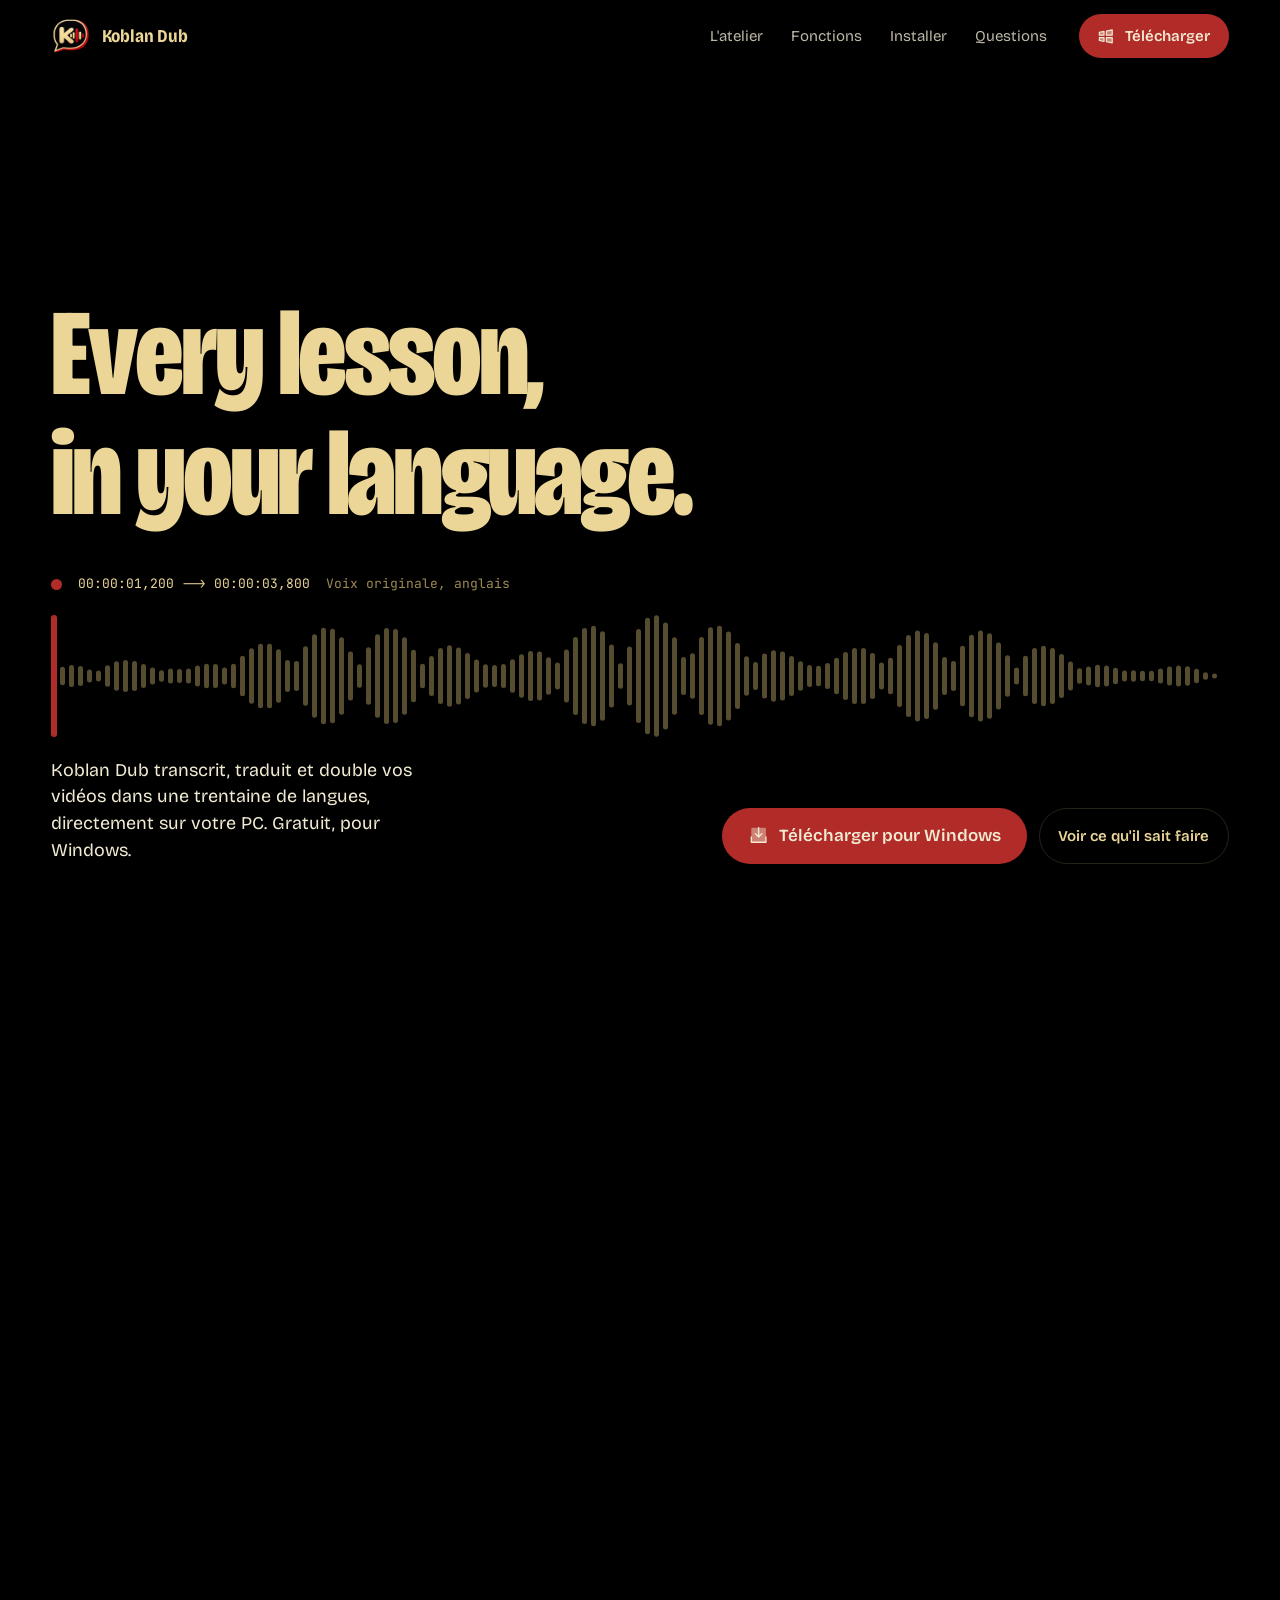
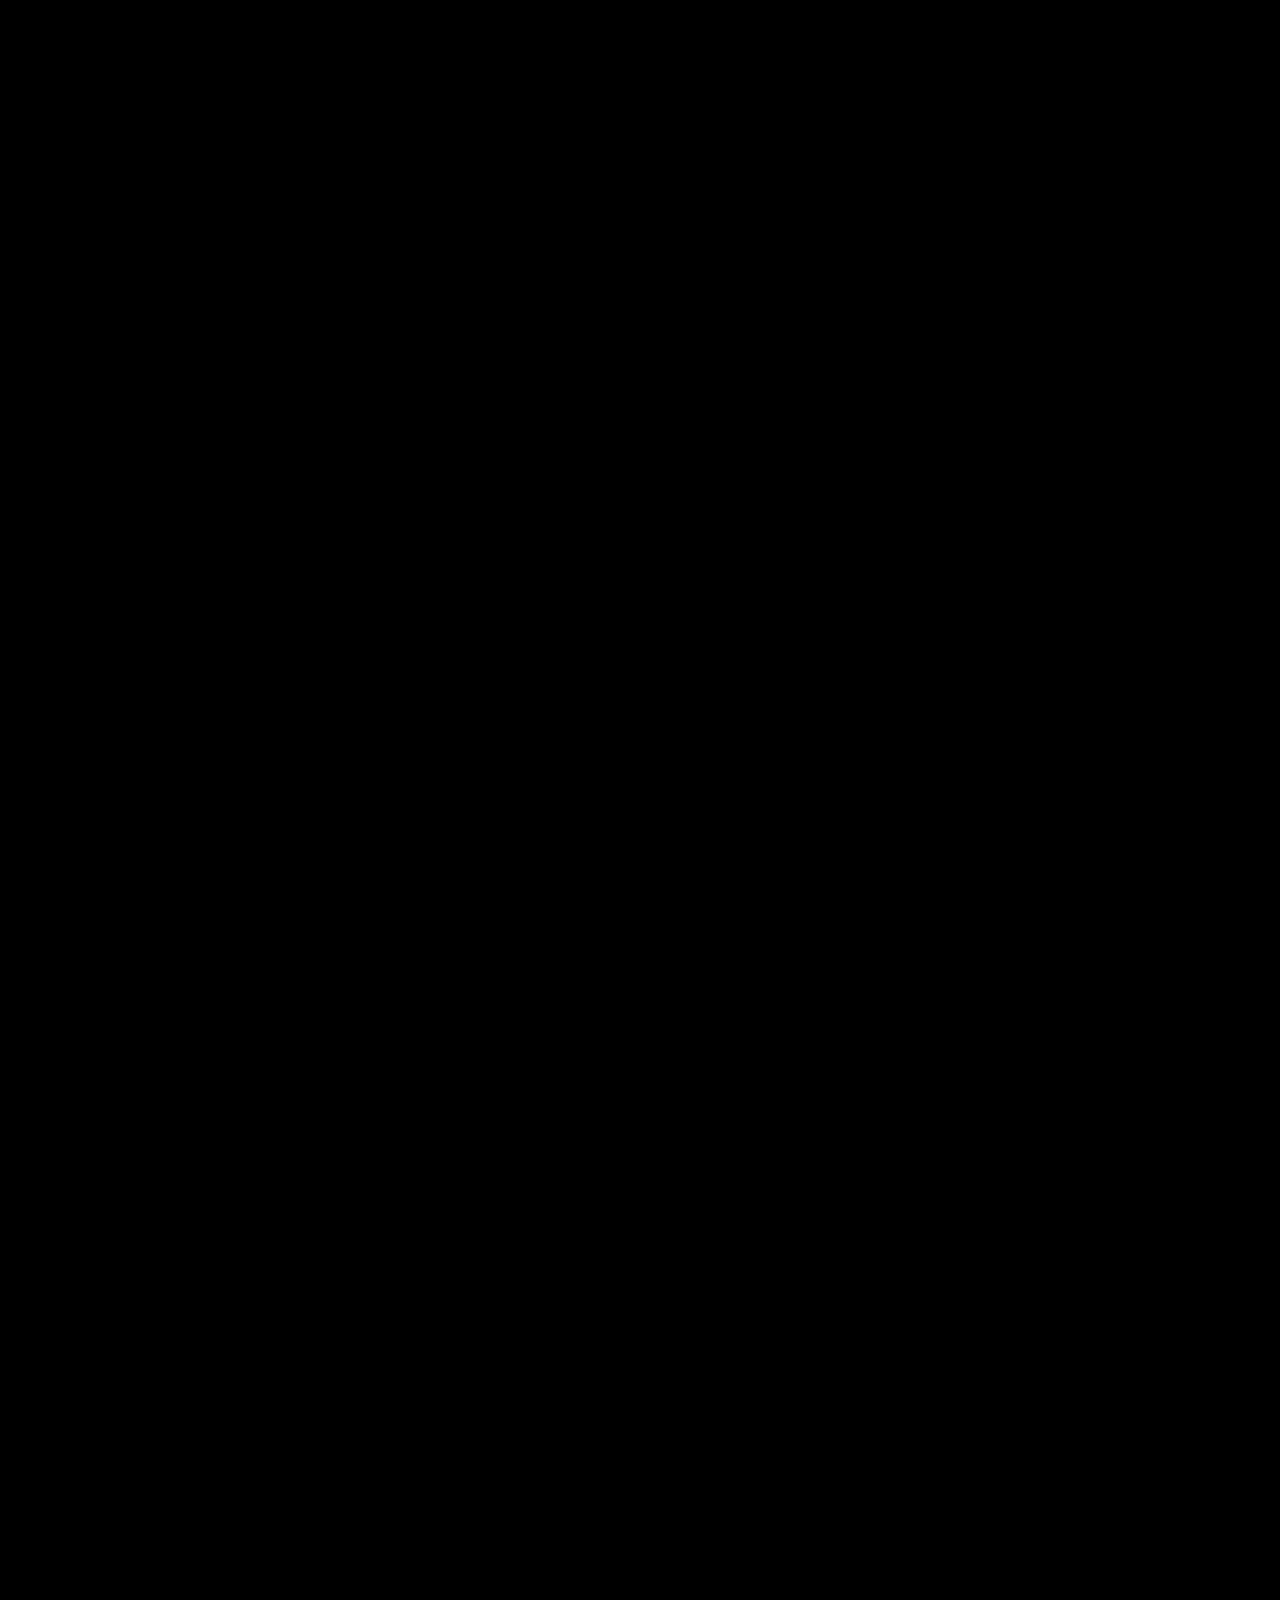
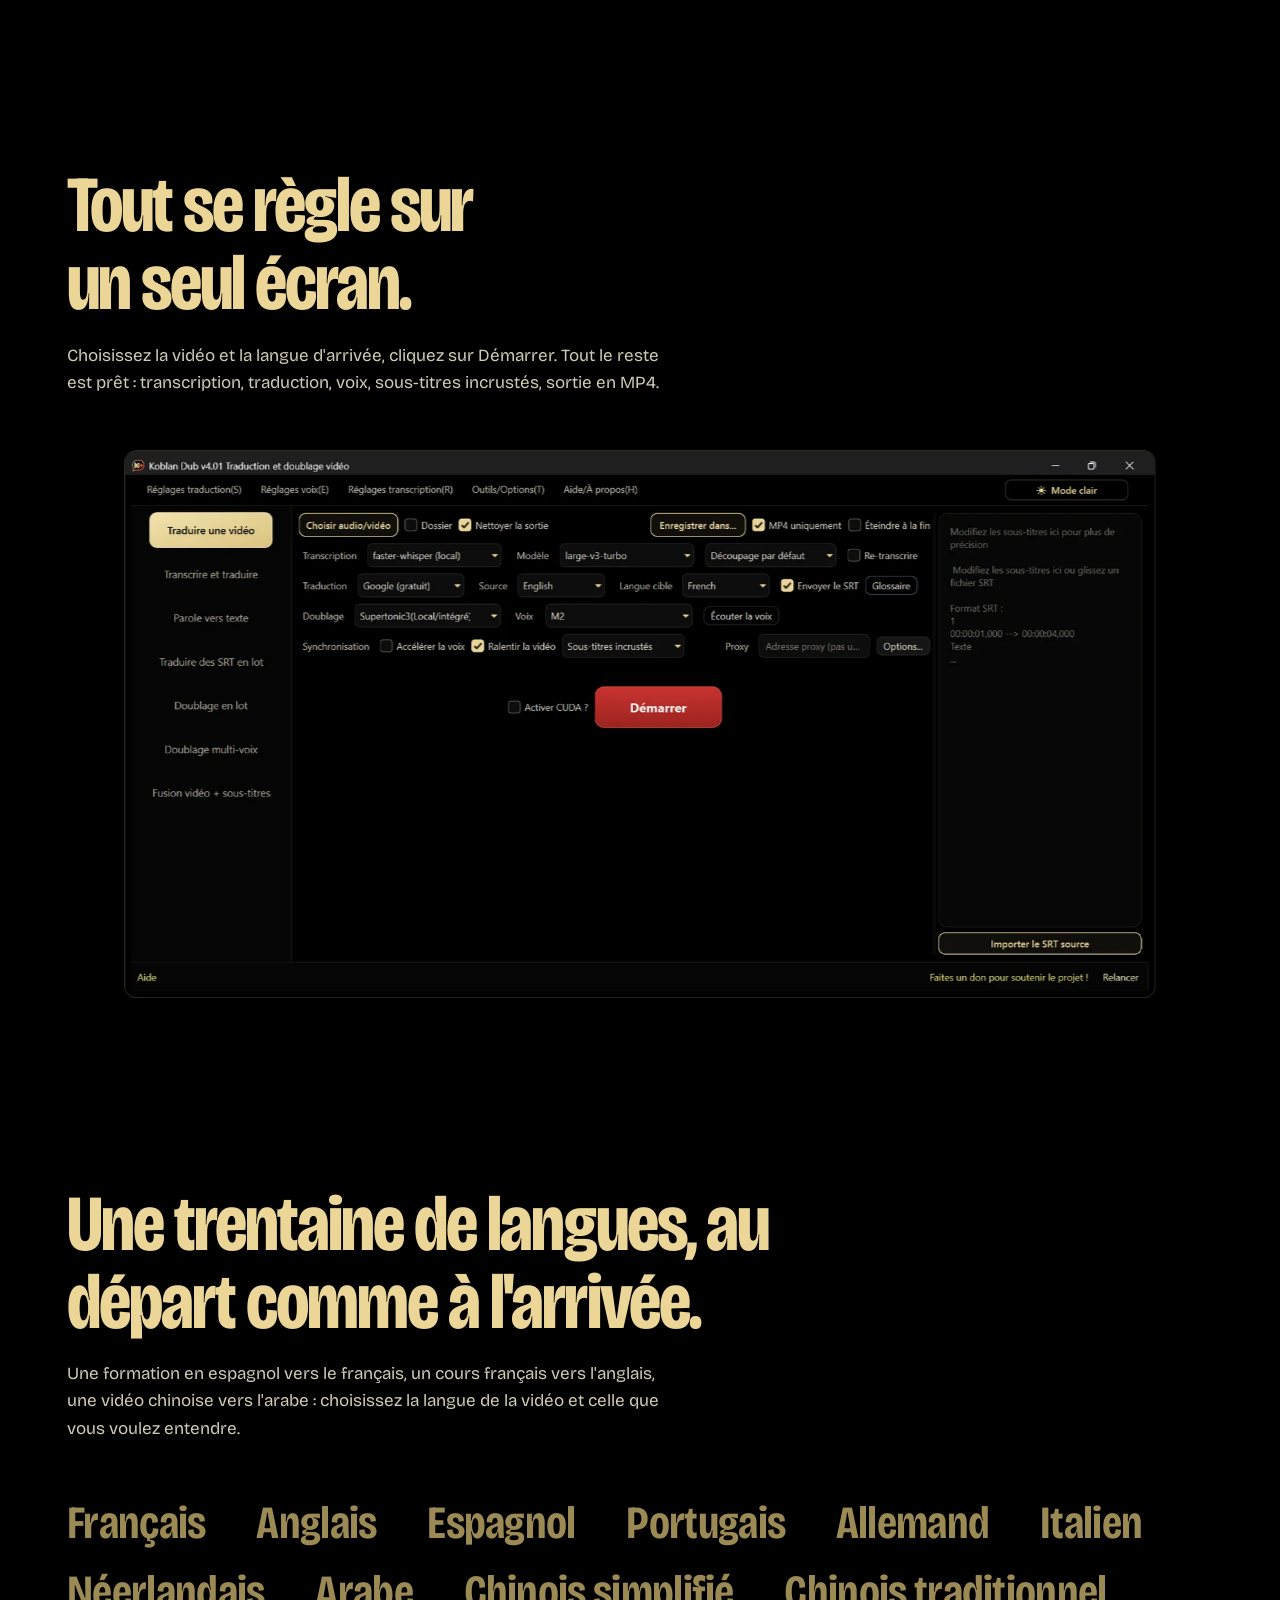
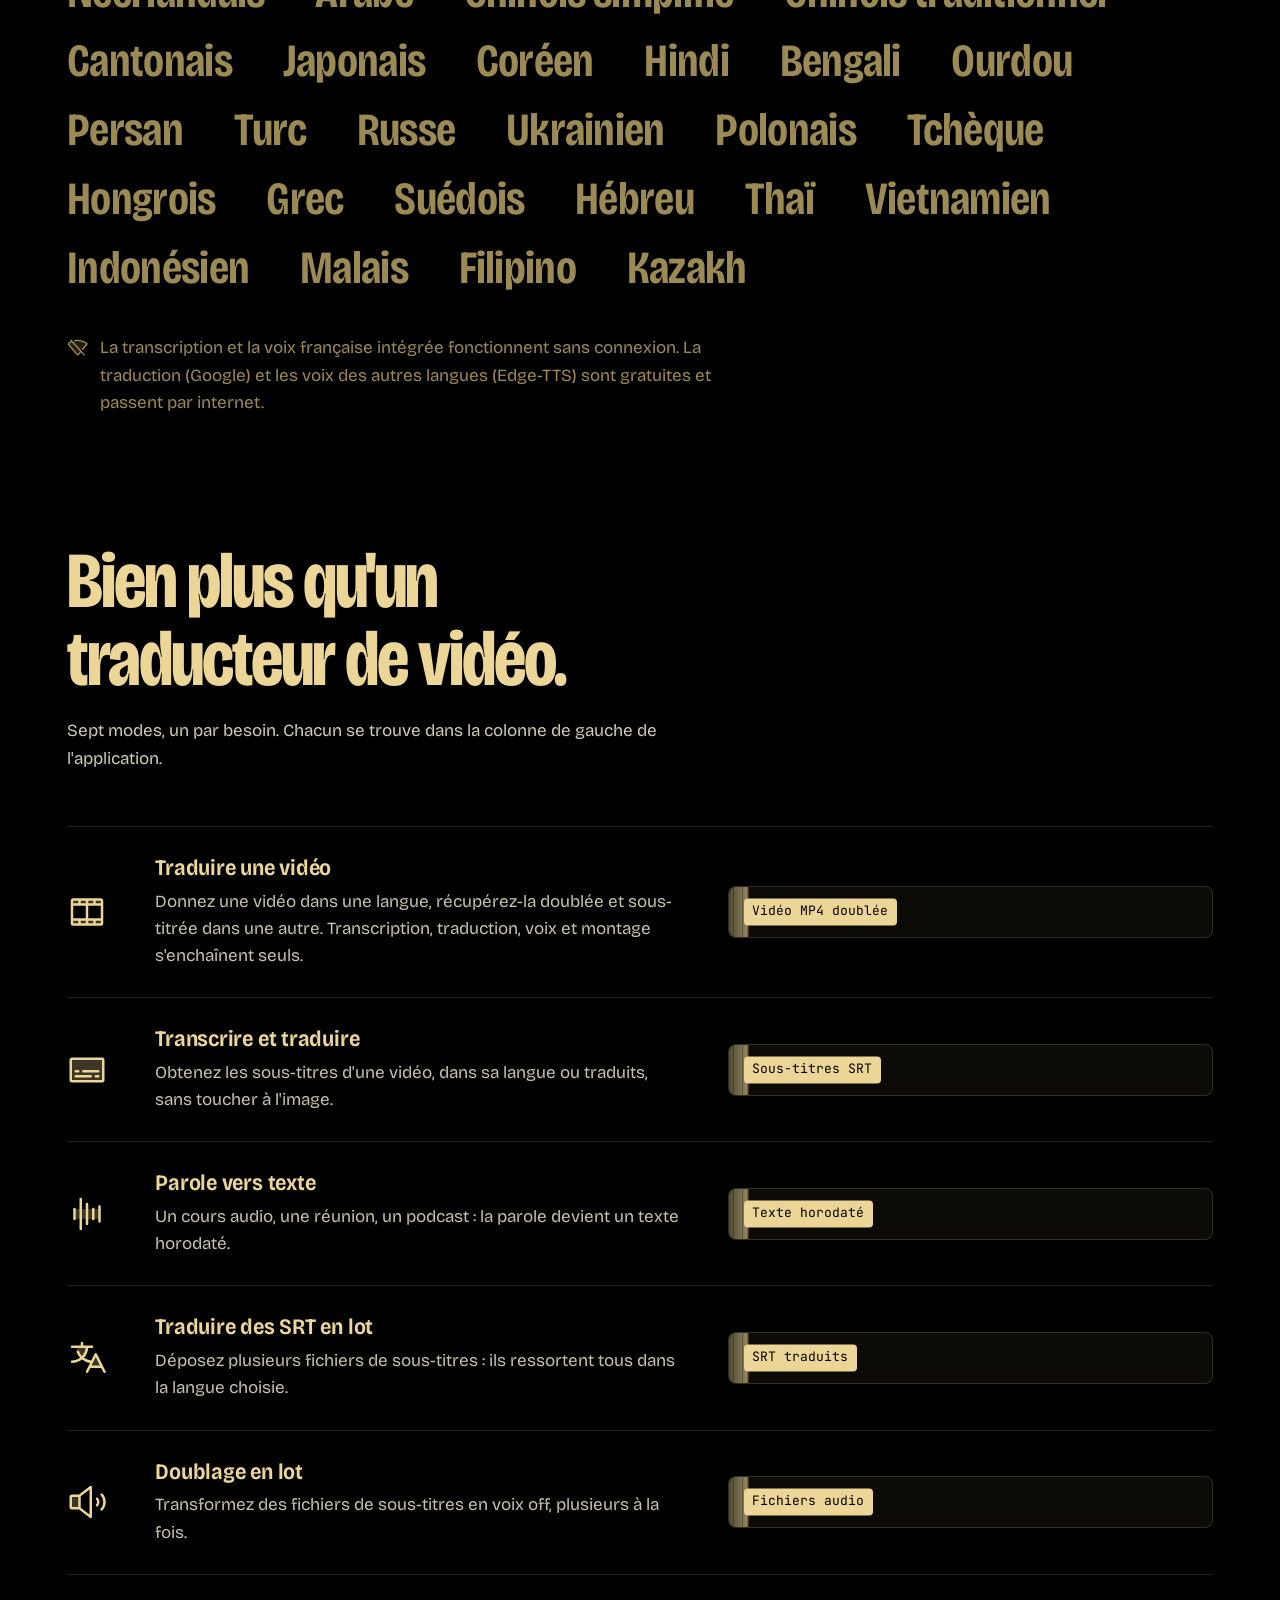
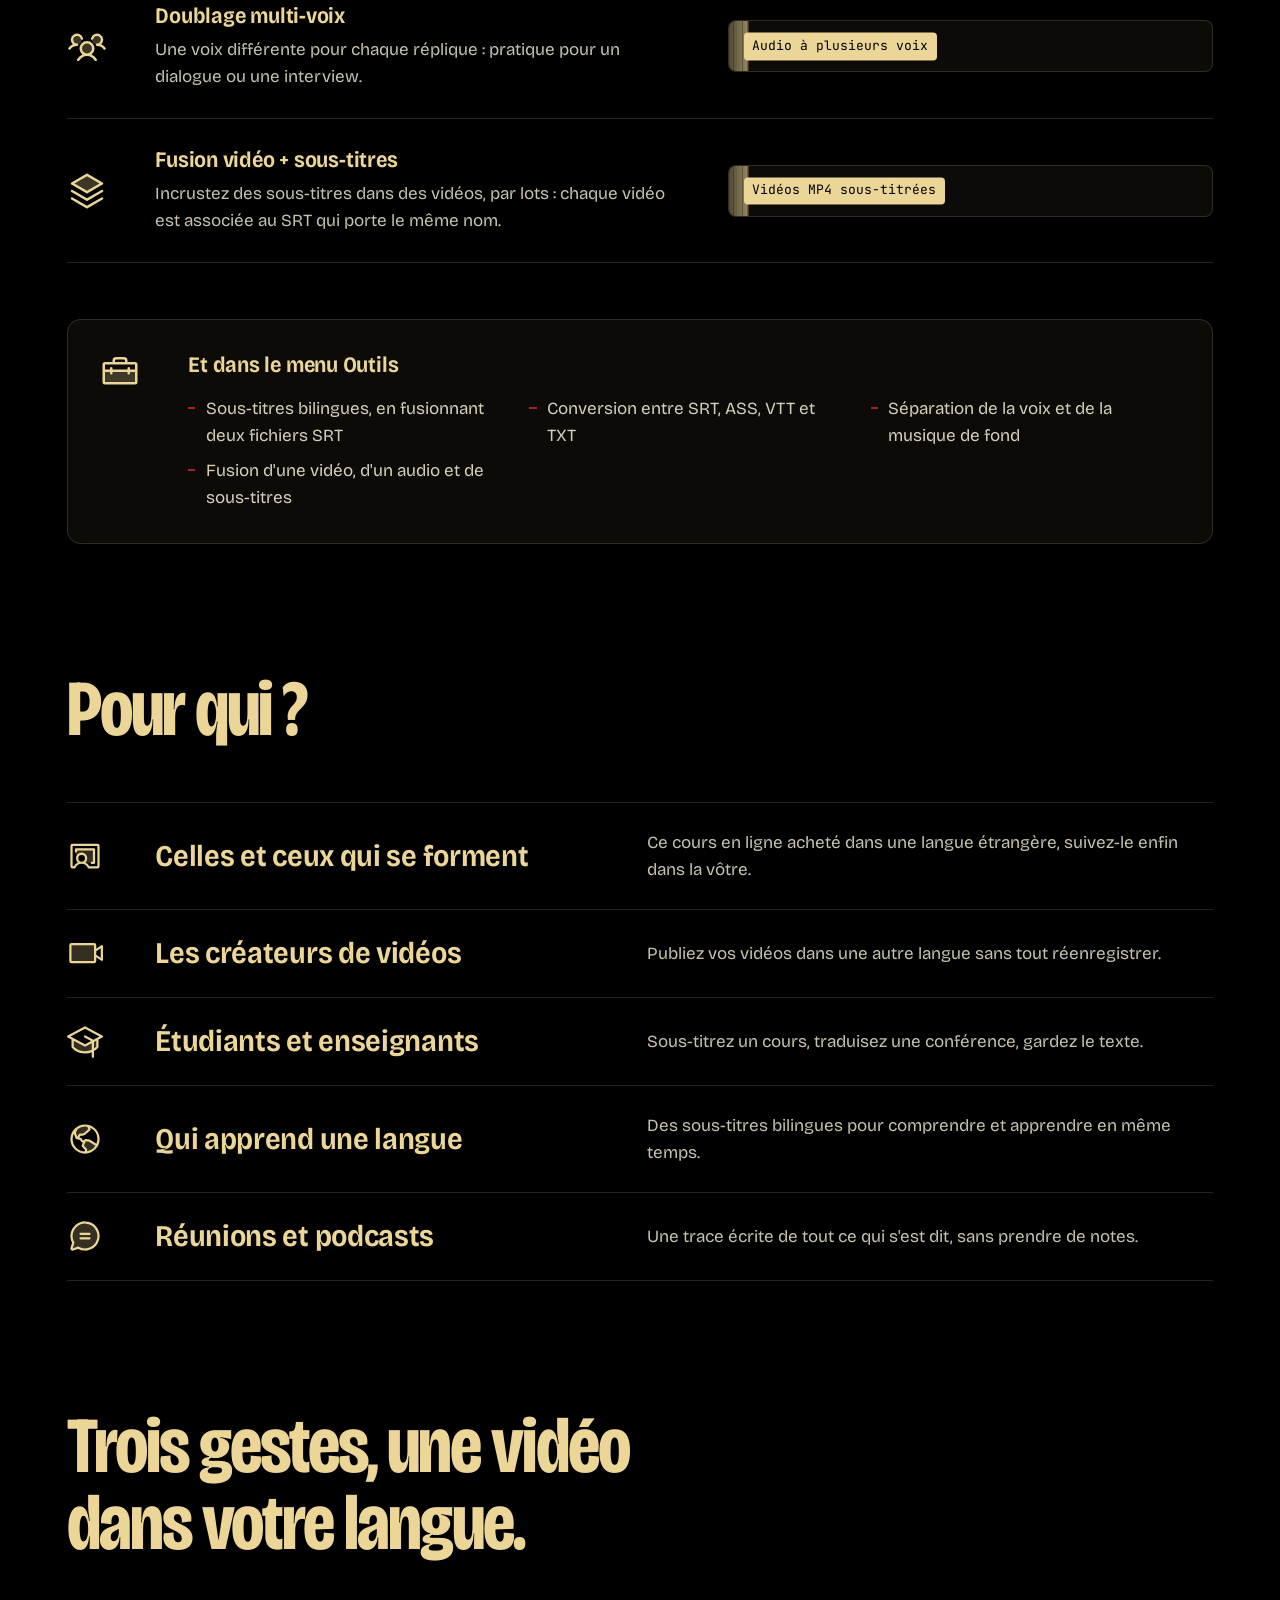
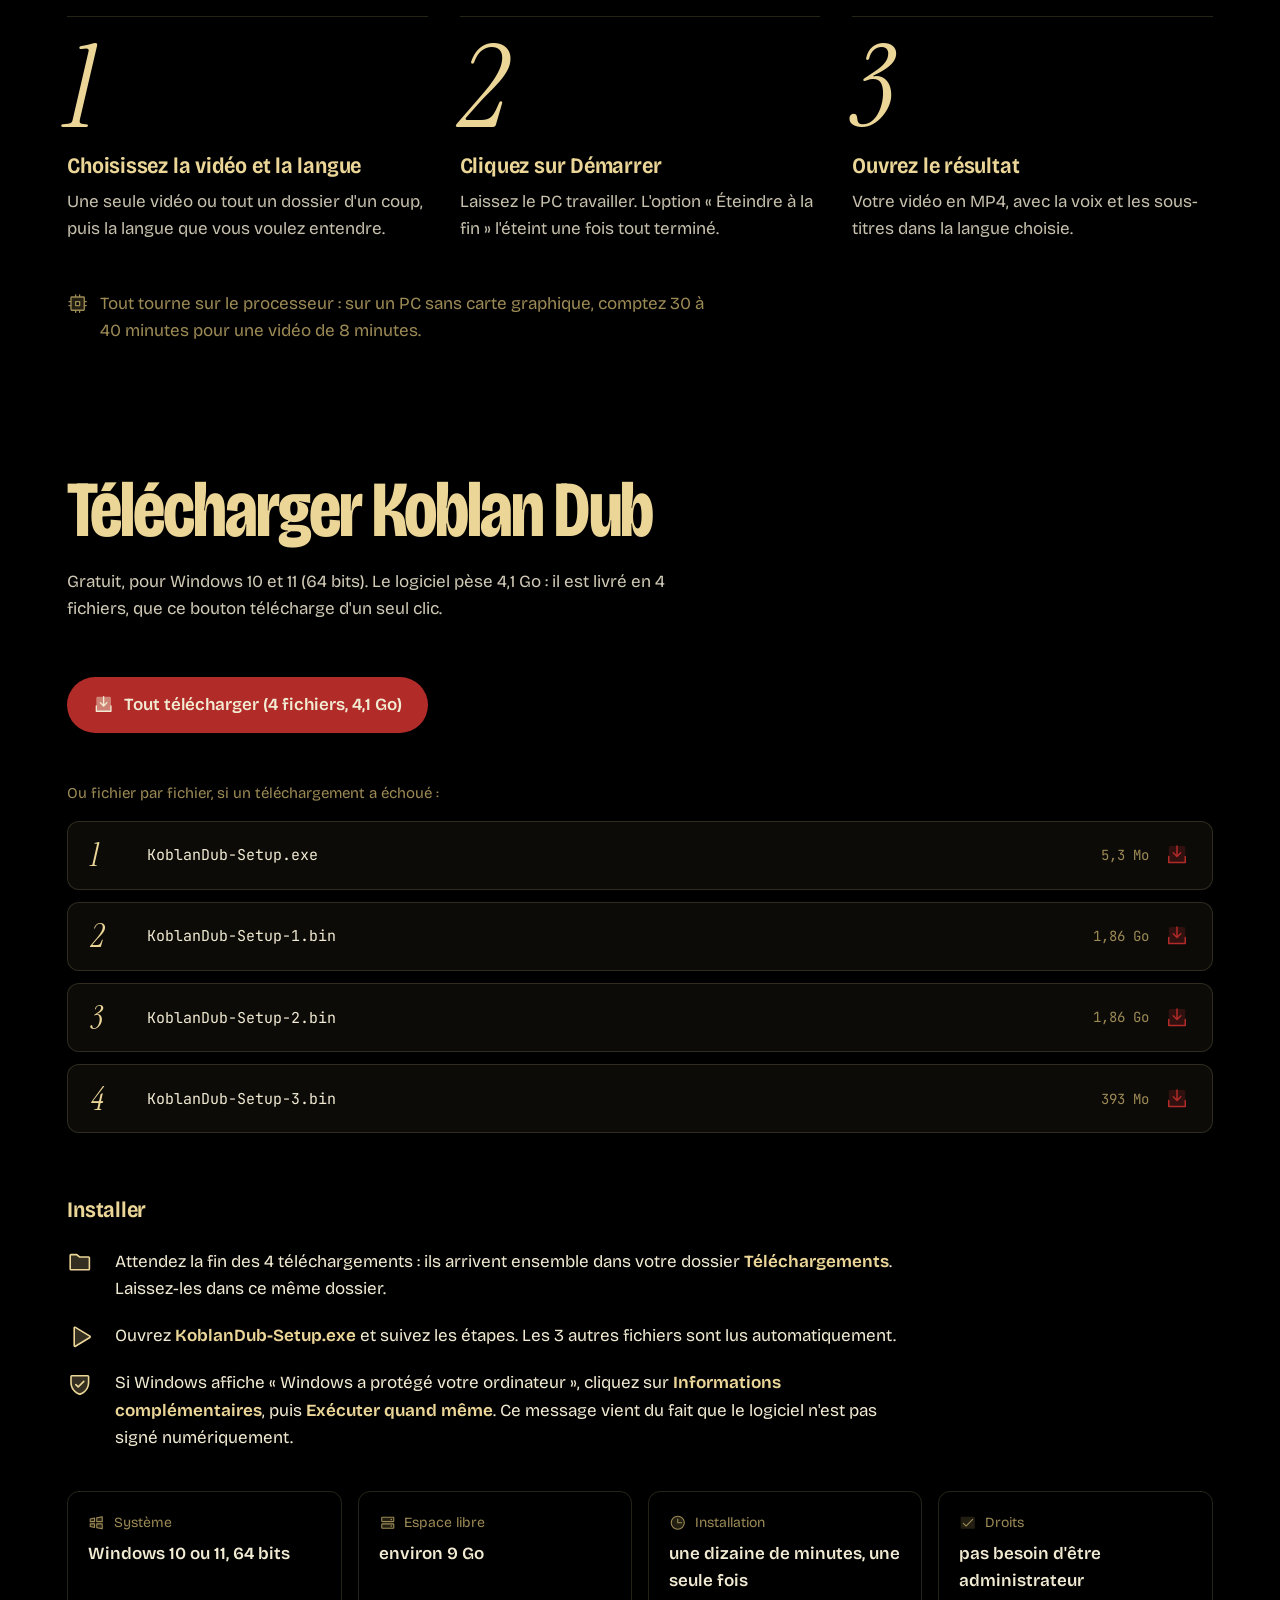
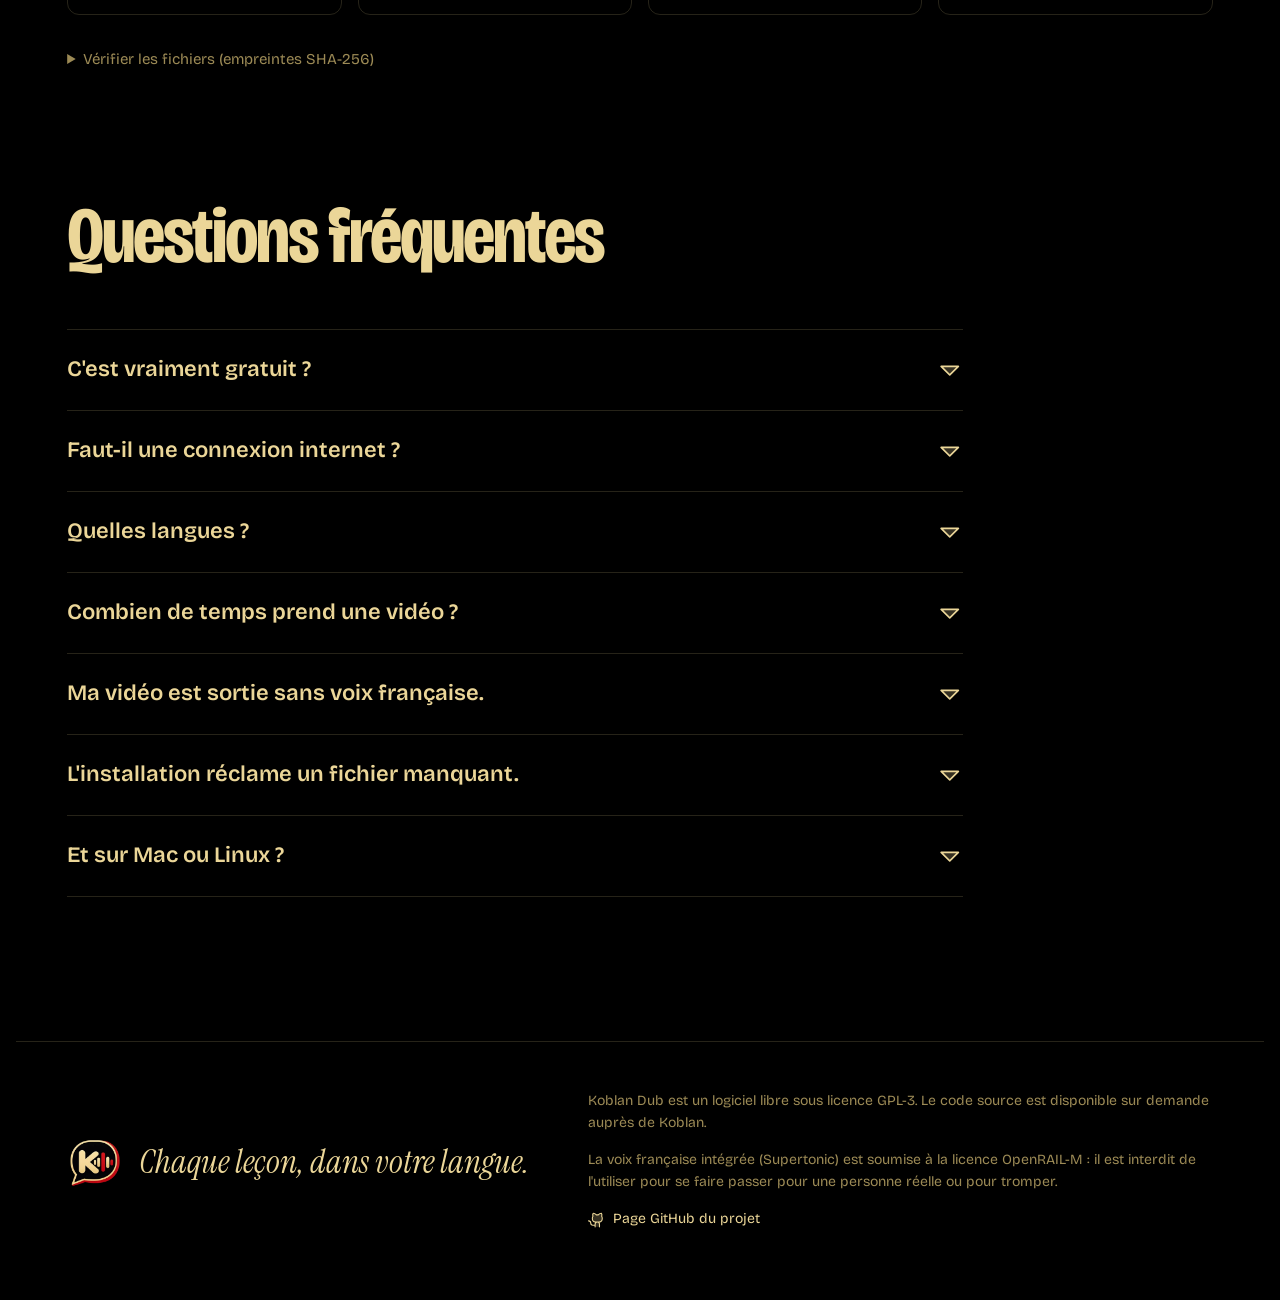
==== commit b41fece9: "Site : toutes les langues (accueil en 5 langues, section langues), bouton Tout telecharger, FAQ fich" ====
--- a/index.html
+++ b/index.html
@@ -4,11 +4,11 @@
 <meta charset="utf-8">
 <meta name="viewport" content="width=device-width, initial-scale=1">
 <title>Koblan Dub — traduire et doubler vos vidéos</title>
-<meta name="description" content="Koblan Dub transcrit, traduit et double vos vidéos dans votre langue, sur votre PC. Gratuit, pour Windows 10 et 11.">
+<meta name="description" content="Koblan Dub transcrit, traduit et double vos vidéos dans une trentaine de langues, sur votre PC. Gratuit, pour Windows 10 et 11.">
 <meta name="theme-color" content="#000000">
 <meta property="og:type" content="website">
 <meta property="og:title" content="Koblan Dub — chaque leçon, dans votre langue">
-<meta property="og:description" content="Transcrire, traduire et doubler une vidéo sur votre PC. Gratuit, pour Windows.">
+<meta property="og:description" content="Transcrire, traduire et doubler une vidéo dans une trentaine de langues, sur votre PC. Gratuit, pour Windows.">
 <meta property="og:image" content="https://koblan-dub.vercel.app/assets/img/partage.jpg">
 <meta name="twitter:card" content="summary_large_image">
 <link rel="icon" type="image/png" sizes="32x32" href="assets/favicon-32.png">
@@ -44,20 +44,20 @@
   <section class="accueil" id="haut" aria-labelledby="titre-accueil">
     <div class="accueil__scene">
       <h1 class="voix" id="titre-accueil" aria-label="Chaque leçon, dans votre langue.">
-        <span class="voix__ligne" data-en="Every lesson," data-fr="Chaque leçon,">Chaque leçon,</span>
-        <span class="voix__ligne" data-en="in your language." data-fr="dans votre langue.">dans votre langue.</span>
+        <span class="voix__ligne" data-l="Every lesson,|Cada lección,|Jede Lektion,|Cada lição,|Chaque leçon,">Chaque leçon,</span>
+        <span class="voix__ligne" data-l="in your language.|en tu idioma.|in deiner Sprache.|no seu idioma.|dans votre langue.">dans votre langue.</span>
       </h1>
 
       <div class="piste" aria-hidden="true">
         <span class="piste__rec"></span>
         <span class="piste__tc">00:00:01,200 --&gt; 00:00:03,800</span>
-        <span class="piste__langue">Voix doublée, français</span>
+        <span class="piste__langue">Doublée en français</span>
       </div>
 
       <canvas class="onde" aria-hidden="true"></canvas>
 
       <div class="accueil__pied">
-        <p class="accueil__texte">Koblan Dub transcrit, traduit et double vos vidéos, directement sur votre PC. Gratuit, pour Windows.</p>
+        <p class="accueil__texte">Koblan Dub transcrit, traduit et double vos vidéos dans une trentaine de langues, directement sur votre PC. Gratuit, pour Windows.</p>
         <div class="accueil__actions">
           <a class="bouton bouton--rouge bouton--grand aimant" href="#telecharger">
             <svg class="ico" aria-hidden="true"><use href="assets/icones.svg#i-download-simple"/></svg>
@@ -73,15 +73,30 @@
   <section class="bloc atelier" id="atelier" aria-labelledby="titre-atelier">
     <div class="bloc__tete">
       <h2 id="titre-atelier">Tout se règle sur un seul écran.</h2>
-      <p>Choisissez la vidéo, cliquez sur Démarrer. Le reste est déjà réglé : anglais vers français, voix française, sous-titres incrustés, sortie en MP4.</p>
+      <p>Choisissez la vidéo et la langue d'arrivée, cliquez sur Démarrer. Tout le reste est prêt : transcription, traduction, voix, sous-titres incrustés, sortie en MP4.</p>
     </div>
     <figure class="atelier__cadre">
       <img src="assets/img/atelier-1600.webp" srcset="assets/img/atelier-900.webp 900w, assets/img/atelier-1600.webp 1600w" sizes="(max-width: 900px) 100vw, 1200px" width="1600" height="849" loading="lazy" decoding="async" alt="L'écran principal de Koblan Dub : choix de la vidéo, transcription locale, traduction, voix française M2 et bouton Démarrer.">
     </figure>
-    <div class="soustitre" aria-label="Exemple de sous-titre avant et après">
-      <p class="soustitre__vo" lang="en">“Welcome to the course. Today, we’ll see how networks talk to each other.”</p>
-      <p class="soustitre__vf">« Bienvenue dans la formation. Aujourd’hui, nous allons voir comment les réseaux communiquent. »</p>
-    </div>
+  </section>
+
+  <!-- LANGUES -->
+  <section class="bloc langues" id="langues" aria-labelledby="titre-langues">
+    <div class="bloc__tete">
+      <h2 id="titre-langues">Une trentaine de langues, au départ comme à l'arrivée.</h2>
+      <p>Une formation en espagnol vers le français, un cours français vers l'anglais, une vidéo chinoise vers l'arabe : choisissez la langue de la vidéo et celle que vous voulez entendre.</p>
+    </div>
+    <ul class="langues__liste">
+      <li>Français</li><li>Anglais</li><li>Espagnol</li><li>Portugais</li><li>Allemand</li><li>Italien</li>
+      <li>Néerlandais</li><li>Arabe</li><li>Chinois simplifié</li><li>Chinois traditionnel</li><li>Cantonais</li>
+      <li>Japonais</li><li>Coréen</li><li>Hindi</li><li>Bengali</li><li>Ourdou</li><li>Persan</li><li>Turc</li>
+      <li>Russe</li><li>Ukrainien</li><li>Polonais</li><li>Tchèque</li><li>Hongrois</li><li>Grec</li><li>Suédois</li>
+      <li>Hébreu</li><li>Thaï</li><li>Vietnamien</li><li>Indonésien</li><li>Malais</li><li>Filipino</li><li>Kazakh</li>
+    </ul>
+    <p class="langues__note">
+      <svg class="ico" aria-hidden="true"><use href="assets/icones.svg#i-wifi-slash"/></svg>
+      <span>La transcription et la voix française intégrée fonctionnent sans connexion. La traduction (Google) et les voix des autres langues (Edge-TTS) sont gratuites et passent par internet.</span>
+    </p>
   </section>
 
   <!-- MODES -->
@@ -96,7 +111,7 @@
         <svg class="ico ico--mode" aria-hidden="true"><use href="assets/icones.svg#i-film-strip"/></svg>
         <div class="mode__texte">
           <h3>Traduire une vidéo</h3>
-          <p>Donnez une vidéo en anglais, récupérez-la doublée en français avec ses sous-titres. Transcription, traduction, voix et montage s'enchaînent seuls.</p>
+          <p>Donnez une vidéo dans une langue, récupérez-la doublée et sous-titrée dans une autre. Transcription, traduction, voix et montage s'enchaînent seuls.</p>
         </div>
         <div class="clip"><span class="clip__remplissage"></span><span class="clip__sortie">Vidéo MP4 doublée</span></div>
       </li>
@@ -171,7 +186,7 @@
       <li>
         <svg class="ico" aria-hidden="true"><use href="assets/icones.svg#i-chalkboard-teacher"/></svg>
         <h3>Celles et ceux qui se forment</h3>
-        <p>Ce cours en ligne acheté en anglais, suivez-le enfin dans votre langue.</p>
+        <p>Ce cours en ligne acheté dans une langue étrangère, suivez-le enfin dans la vôtre.</p>
       </li>
       <li>
         <svg class="ico" aria-hidden="true"><use href="assets/icones.svg#i-video-camera"/></svg>
@@ -204,8 +219,8 @@
     <ol class="etapes__liste">
       <li>
         <span class="etapes__num" aria-hidden="true">1</span>
-        <h3>Choisissez la vidéo</h3>
-        <p>Une seule, ou tout un dossier d'un coup.</p>
+        <h3>Choisissez la vidéo et la langue</h3>
+        <p>Une seule vidéo ou tout un dossier d'un coup, puis la langue que vous voulez entendre.</p>
       </li>
       <li>
         <span class="etapes__num" aria-hidden="true">2</span>
@@ -215,7 +230,7 @@
       <li>
         <span class="etapes__num" aria-hidden="true">3</span>
         <h3>Ouvrez le résultat</h3>
-        <p>Votre vidéo en MP4, avec la voix et les sous-titres en français.</p>
+        <p>Votre vidéo en MP4, avec la voix et les sous-titres dans la langue choisie.</p>
       </li>
     </ol>
     <p class="etapes__note">
@@ -228,9 +243,18 @@
   <section class="bloc telecharger" id="telecharger" aria-labelledby="titre-telecharger">
     <div class="bloc__tete">
       <h2 id="titre-telecharger">Télécharger Koblan Dub</h2>
-      <p>Gratuit, pour Windows 10 et 11 (64 bits). Le logiciel est livré en 4 fichiers, 4,1 Go au total : téléchargez-les tous.</p>
-    </div>
-
+      <p>Gratuit, pour Windows 10 et 11 (64 bits). Le logiciel pèse 4,1 Go : il est livré en 4 fichiers, que ce bouton télécharge d'un seul clic.</p>
+    </div>
+
+    <div class="tout">
+      <button type="button" class="bouton bouton--rouge bouton--grand aimant" id="tout-telecharger">
+        <svg class="ico" aria-hidden="true"><use href="assets/icones.svg#i-download-simple"/></svg>
+        <span>Tout télécharger <span class="nowrap">(4 fichiers, 4,1&nbsp;Go)</span></span>
+      </button>
+      <p class="tout__etat" id="tout-etat" role="status" aria-live="polite"></p>
+    </div>
+
+    <p class="fichiers__titre">Ou fichier par fichier, si un téléchargement a échoué :</p>
     <ol class="fichiers">
       <li><a class="fichier" href="https://github.com/josuekoblan03-lab/koblan-dub/releases/download/v1.0/KoblanDub-Setup.exe">
         <span class="fichier__num" aria-hidden="true">1</span>
@@ -263,11 +287,11 @@
       <ol class="installer__etapes">
         <li>
           <svg class="ico" aria-hidden="true"><use href="assets/icones.svg#i-folder-simple"/></svg>
-          <p>Mettez les 4 fichiers <strong>dans le même dossier</strong>, sans les renommer.</p>
+          <p>Attendez la fin des 4 téléchargements : ils arrivent ensemble dans votre dossier <strong>Téléchargements</strong>. Laissez-les dans ce même dossier.</p>
         </li>
         <li>
           <svg class="ico" aria-hidden="true"><use href="assets/icones.svg#i-play"/></svg>
-          <p>Double-cliquez sur <strong>KoblanDub-Setup.exe</strong> et suivez les étapes.</p>
+          <p>Ouvrez <strong>KoblanDub-Setup.exe</strong> et suivez les étapes. Les 3 autres fichiers sont lus automatiquement.</p>
         </li>
         <li>
           <svg class="ico" aria-hidden="true"><use href="assets/icones.svg#i-shield-check"/></svg>
@@ -308,7 +332,7 @@
       </details>
       <details>
         <summary>Quelles langues ?<svg class="ico" aria-hidden="true"><use href="assets/icones.svg#i-caret-down"/></svg></summary>
-        <p>Une trentaine, au départ comme à l'arrivée : anglais, français, espagnol, portugais, arabe, chinois, russe, allemand, japonais, turc et bien d'autres. Le logiciel est réglé par défaut de l'anglais vers le français. La voix intégrée est française ; pour doubler dans une autre langue, choisissez une voix Edge-TTS (en ligne).</p>
+        <p>Une trentaine, au départ comme à l'arrivée : français, anglais, espagnol, portugais, arabe, chinois, russe, allemand, japonais, turc et bien d'autres (la liste complète est plus haut). À l'installation, le logiciel est réglé de l'anglais vers le français : changez simplement la langue source et la langue cible. Pour doubler dans une autre langue que le français, choisissez une voix Edge-TTS (gratuite, en ligne).</p>
       </details>
       <details>
         <summary>Combien de temps prend une vidéo ?<svg class="ico" aria-hidden="true"><use href="assets/icones.svg#i-caret-down"/></svg></summary>
@@ -317,6 +341,10 @@
       <details>
         <summary>Ma vidéo est sortie sans voix française.<svg class="ico" aria-hidden="true"><use href="assets/icones.svg#i-caret-down"/></svg></summary>
         <p>Vérifiez que la case « Voix » n'est pas réglée sur « No », puis relancez.</p>
+      </details>
+      <details>
+        <summary>L'installation réclame un fichier manquant.<svg class="ico" aria-hidden="true"><use href="assets/icones.svg#i-caret-down"/></svg></summary>
+        <p>Vérifiez que les 4 fichiers sont bien arrivés en entier dans le même dossier, et qu'ils portent exactement les noms ci-dessus. Si vous avez téléchargé un fichier deux fois, le navigateur a pu nommer la copie « KoblanDub-Setup-1 (1).bin » : gardez l'original et supprimez les copies. Un fichier interrompu se retélécharge avec la liste « fichier par fichier ».</p>
       </details>
       <details>
         <summary>Et sur Mac ou Linux ?<svg class="ico" aria-hidden="true"><use href="assets/icones.svg#i-caret-down"/></svg></summary>
--- a/style.css
+++ b/style.css
@@ -93,6 +93,8 @@
 .bouton--trait { border: 1px solid var(--trait); color: var(--or); }
 .bouton--trait:hover { border-color: var(--or); }
 .bouton--grand { min-height: 3.5rem; padding: .9rem 1.6rem; font-size: 1.0625rem; }
+button.bouton { border: 0; font-family: inherit; cursor: pointer; }
+button.bouton:disabled { opacity: .6; cursor: progress; }
 
 /* ---------- en-tête : le bouton Télécharger reste toujours visible ---------- */
 .entete {
@@ -152,7 +154,7 @@
 
 /* sans JavaScript : la phrase s'affiche directement en français */
 html:not(.js) .voix__ligne,
-.voix__ligne .c[data-e="fr"] {
+.voix__ligne .c[data-e="cible"] {
   font-family: var(--serif);
   font-style: italic;
   font-weight: 400;
@@ -229,16 +231,22 @@
   transform-origin: 50% 0;
   background: var(--voile);
 }
-.soustitre {
-  display: grid; gap: .5rem;
-  max-width: 50rem; margin: 2.5rem auto 0;
-  text-align: center;
-}
-.soustitre__vo { font-size: 1rem; color: var(--or-eteint); }
-.soustitre__vf {
-  font-family: var(--serif); font-style: italic;
-  font-size: clamp(1.5rem, 3vw, 2.25rem); line-height: 1.25; color: var(--or);
-}
+/* ---------- langues : un nuage de noms, le français mis en voix ---------- */
+.langues__liste {
+  display: flex; flex-wrap: wrap; gap: .35em 1.1em;
+  font-weight: 650; font-stretch: 80%;
+  font-variation-settings: "opsz" 48;
+  font-size: clamp(1.6rem, 3.6vw, 3rem); line-height: 1.15; letter-spacing: -.015em;
+  color: var(--or-eteint);
+}
+.langues__liste li { transition: color .25s var(--ease); }
+.langues__liste li:hover { color: var(--or); }
+.langues__liste li.allume { color: var(--or); }
+.langues__note {
+  display: flex; gap: .75rem; align-items: flex-start;
+  margin-top: 2.5rem; max-width: 64ch; color: var(--or-eteint);
+}
+.langues__note .ico { margin-top: .15em; }
 
 /* ---------- modes : des pistes de montage ---------- */
 .modes__liste { border-top: 1px solid var(--trait); }
@@ -330,6 +338,12 @@
 @media (max-width: 760px) { .etapes__liste { grid-template-columns: 1fr; } }
 
 /* ---------- télécharger ---------- */
+.tout { display: grid; justify-items: start; gap: 1rem; margin-bottom: 3rem; }
+.tout .bouton { white-space: normal; text-align: left; }
+.tout__etat { max-width: 60ch; color: var(--or); }
+.nowrap { white-space: nowrap; }
+.tout__etat:empty { display: none; }
+.fichiers__titre { margin-bottom: 1rem; color: var(--or-eteint); font-size: .9375rem; }
 .fichiers { display: grid; gap: .75rem; }
 .fichier {
   display: grid; grid-template-columns: 2.5rem 1fr auto 1.5rem;
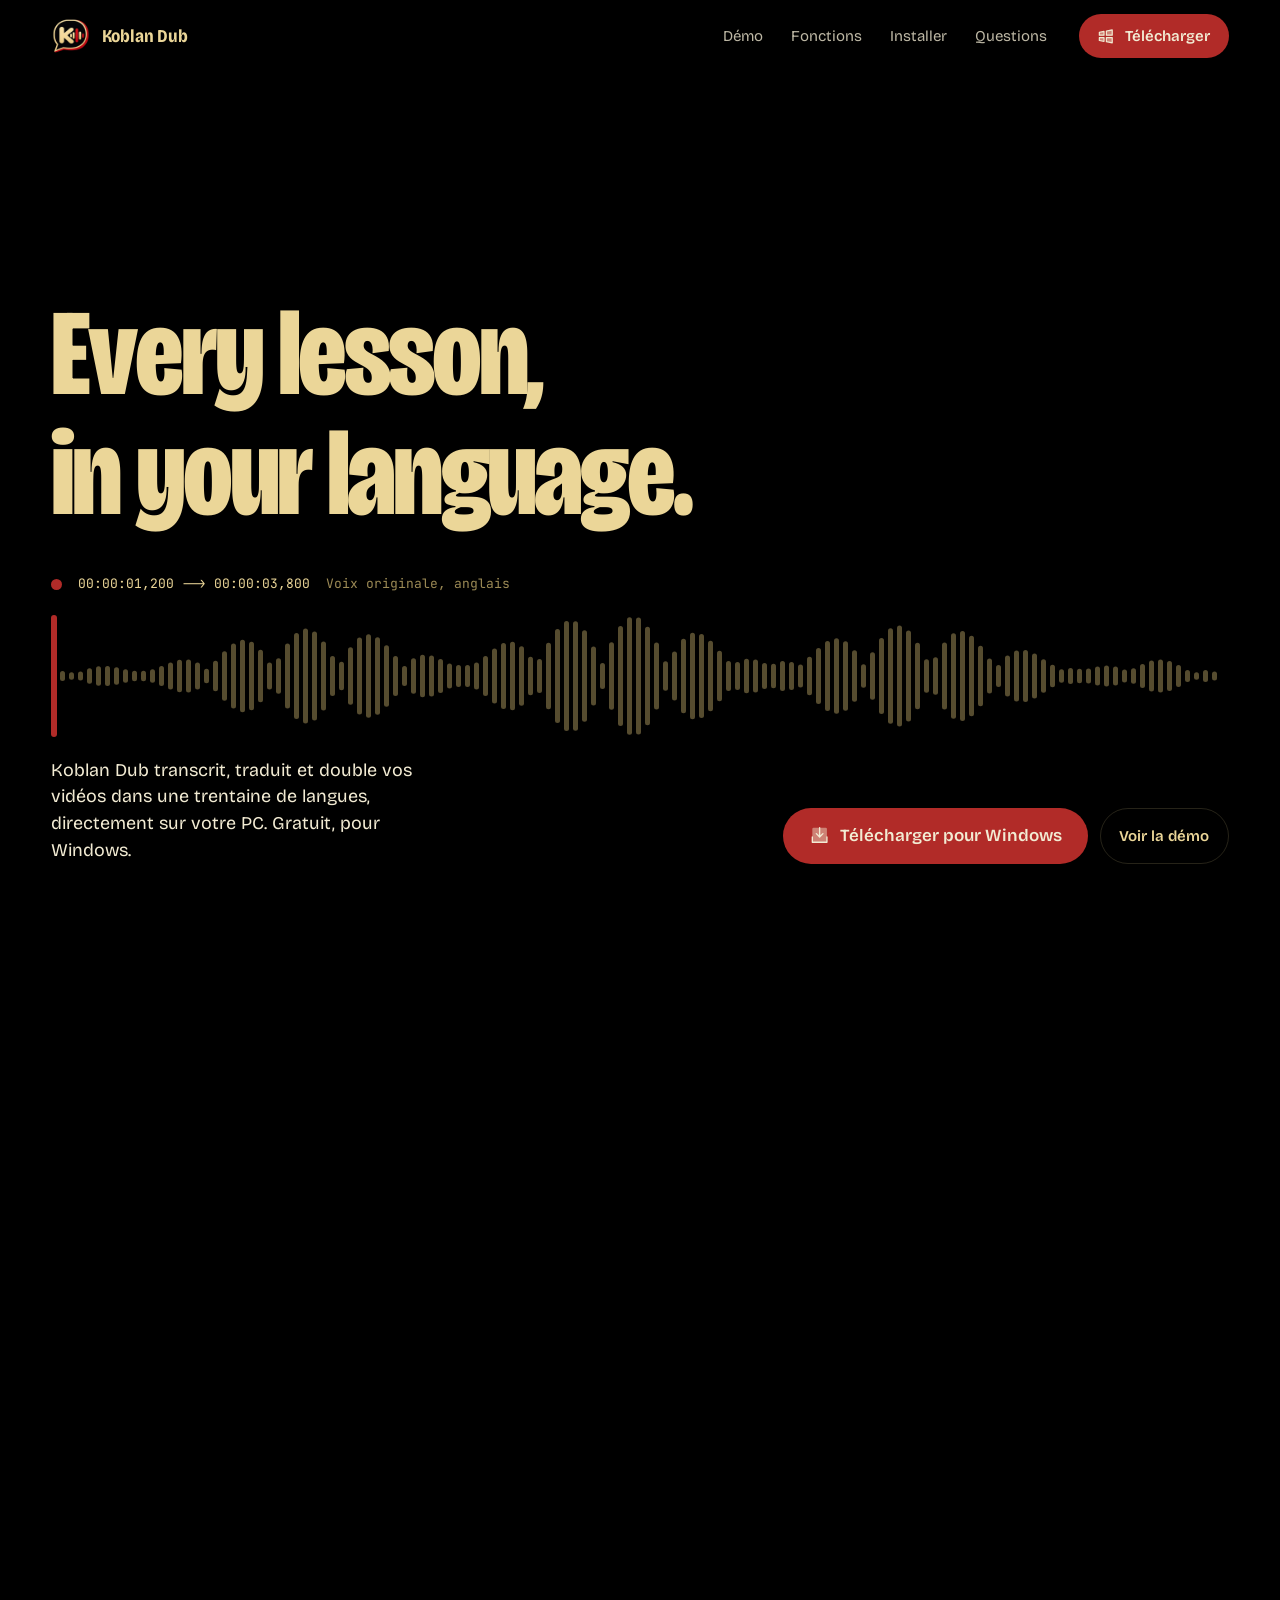
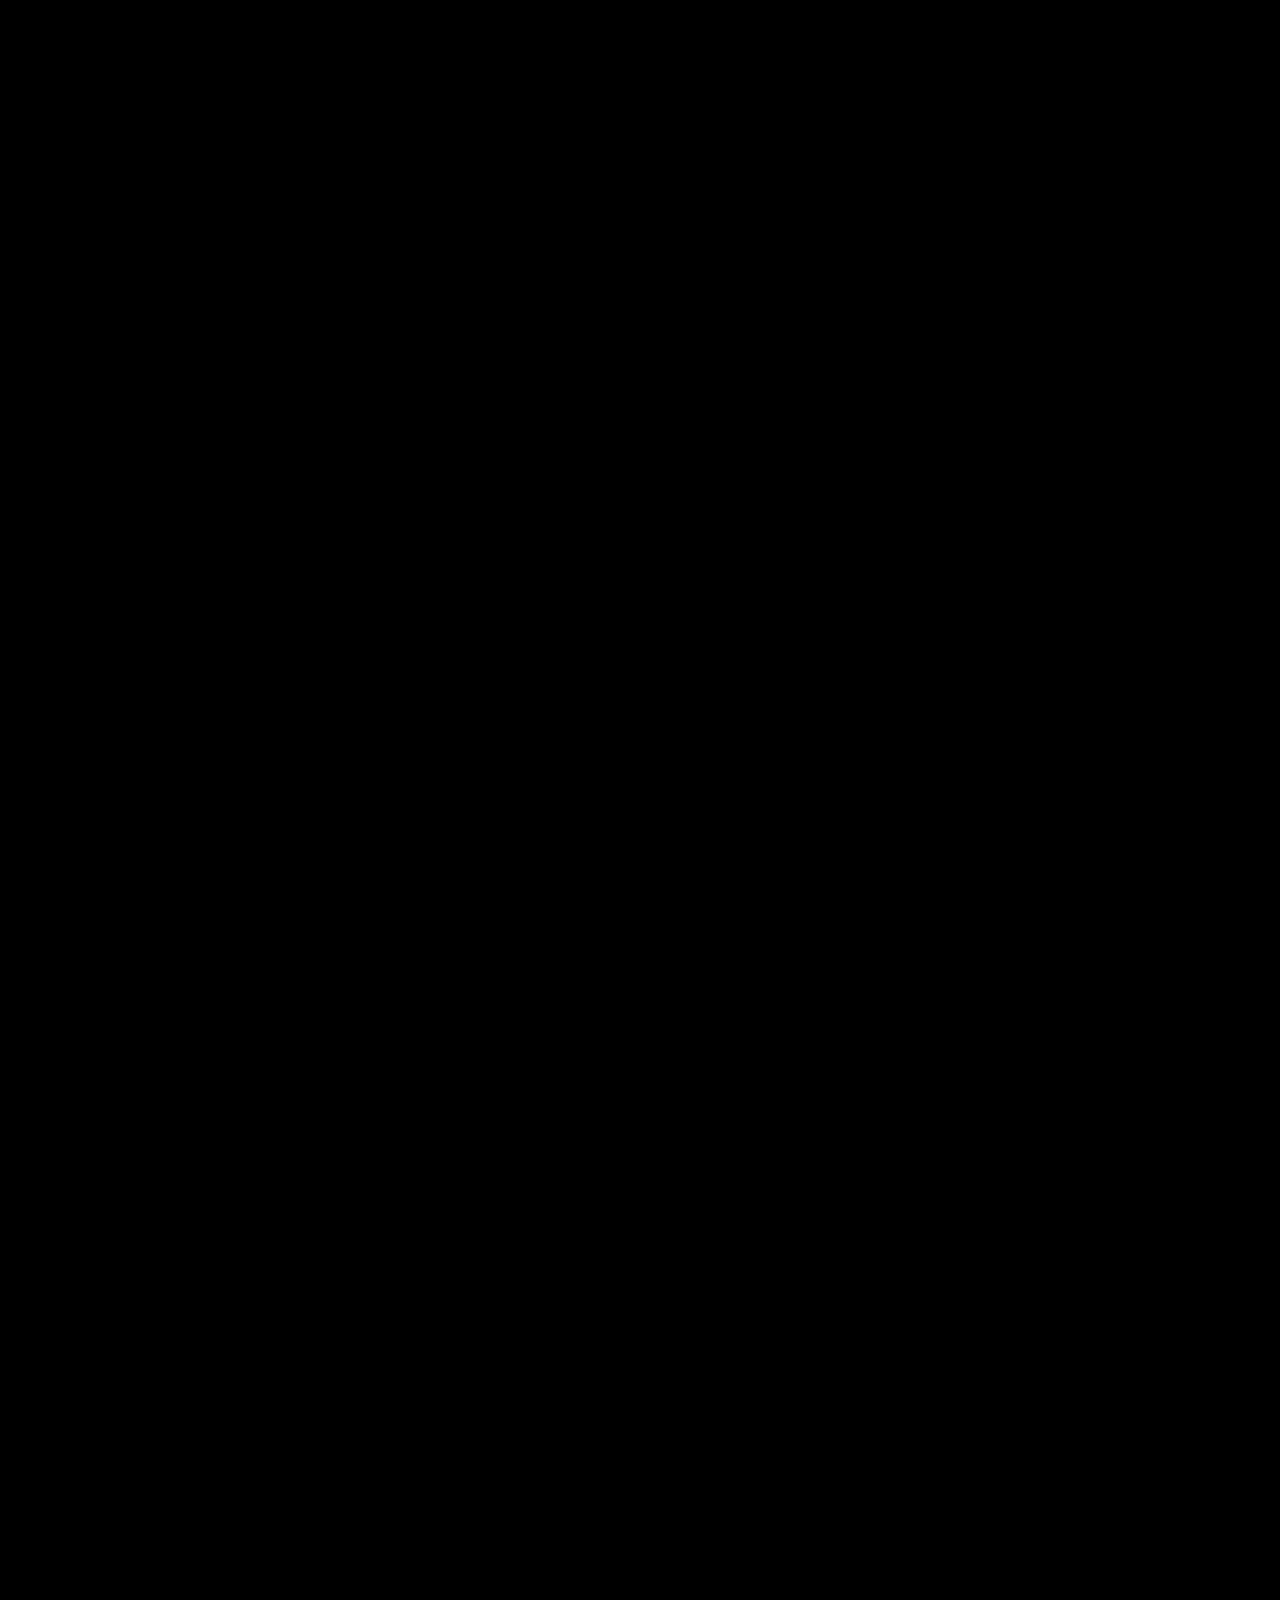
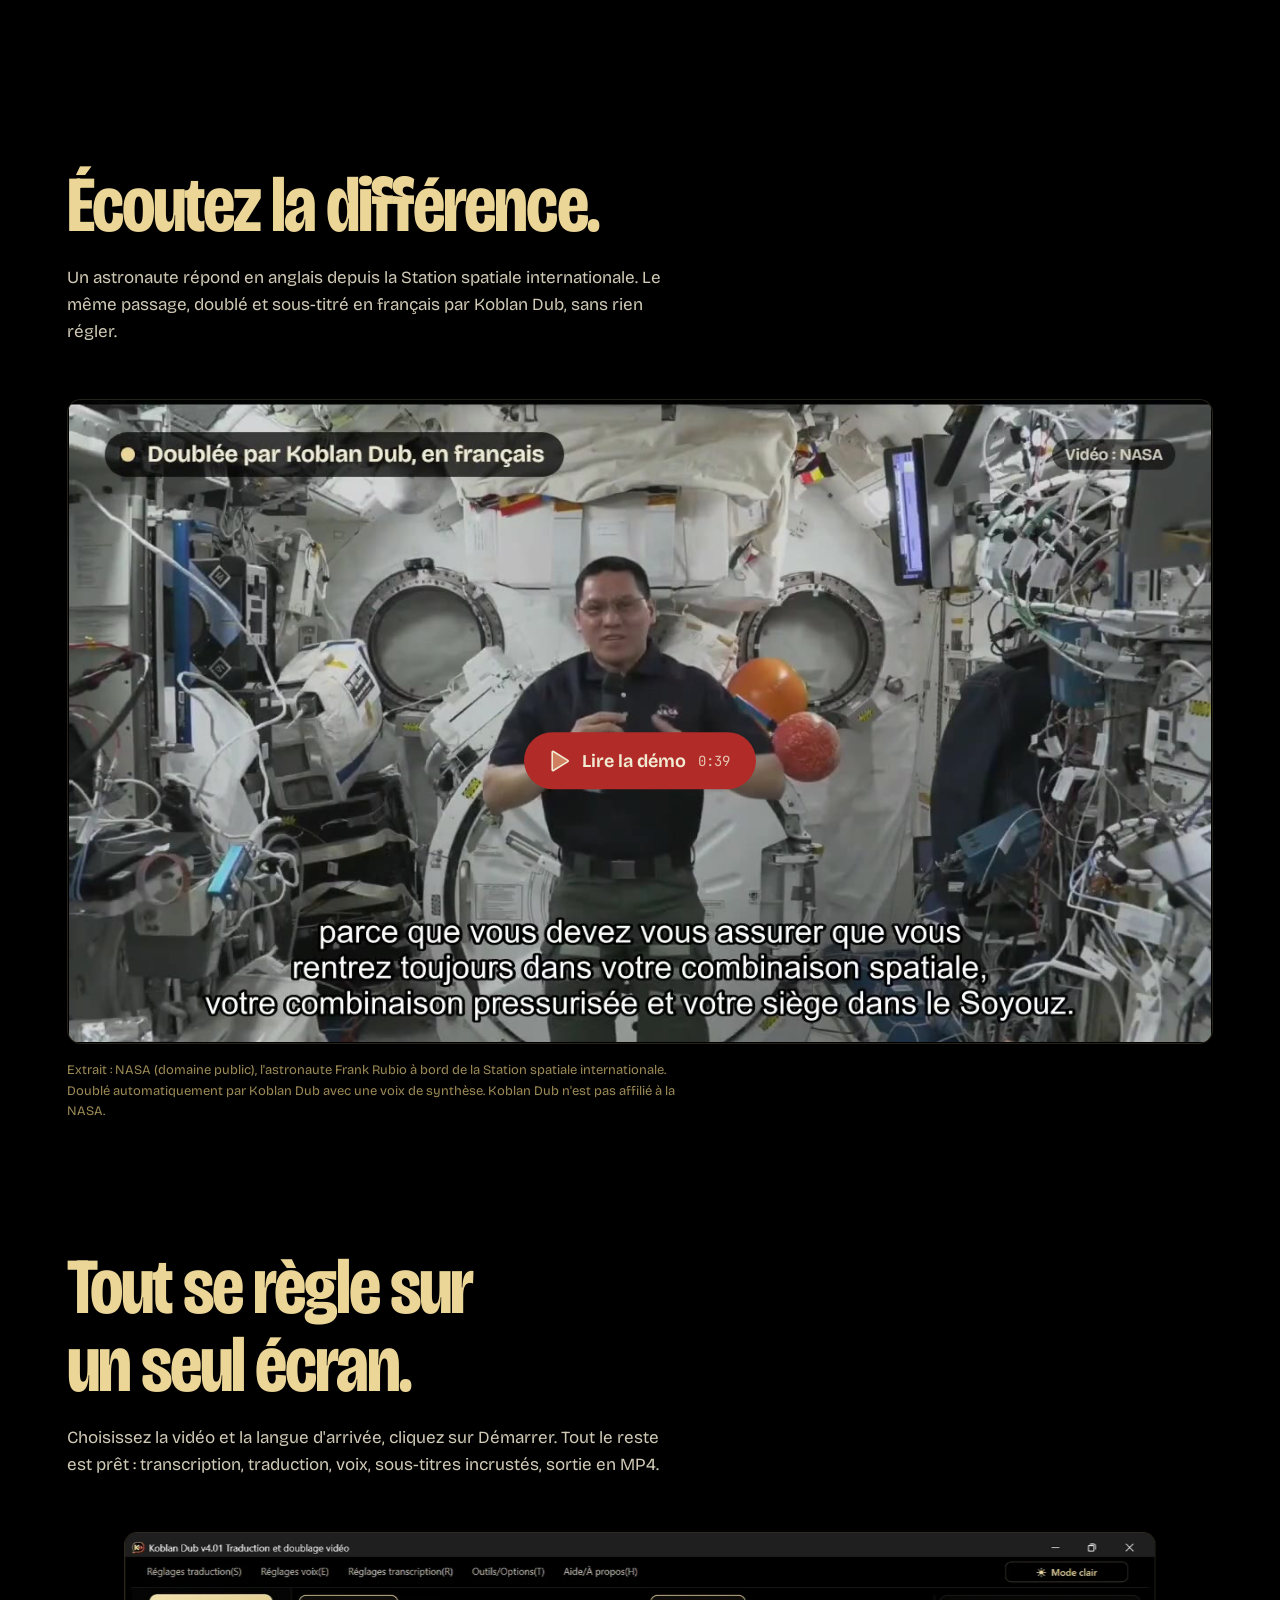
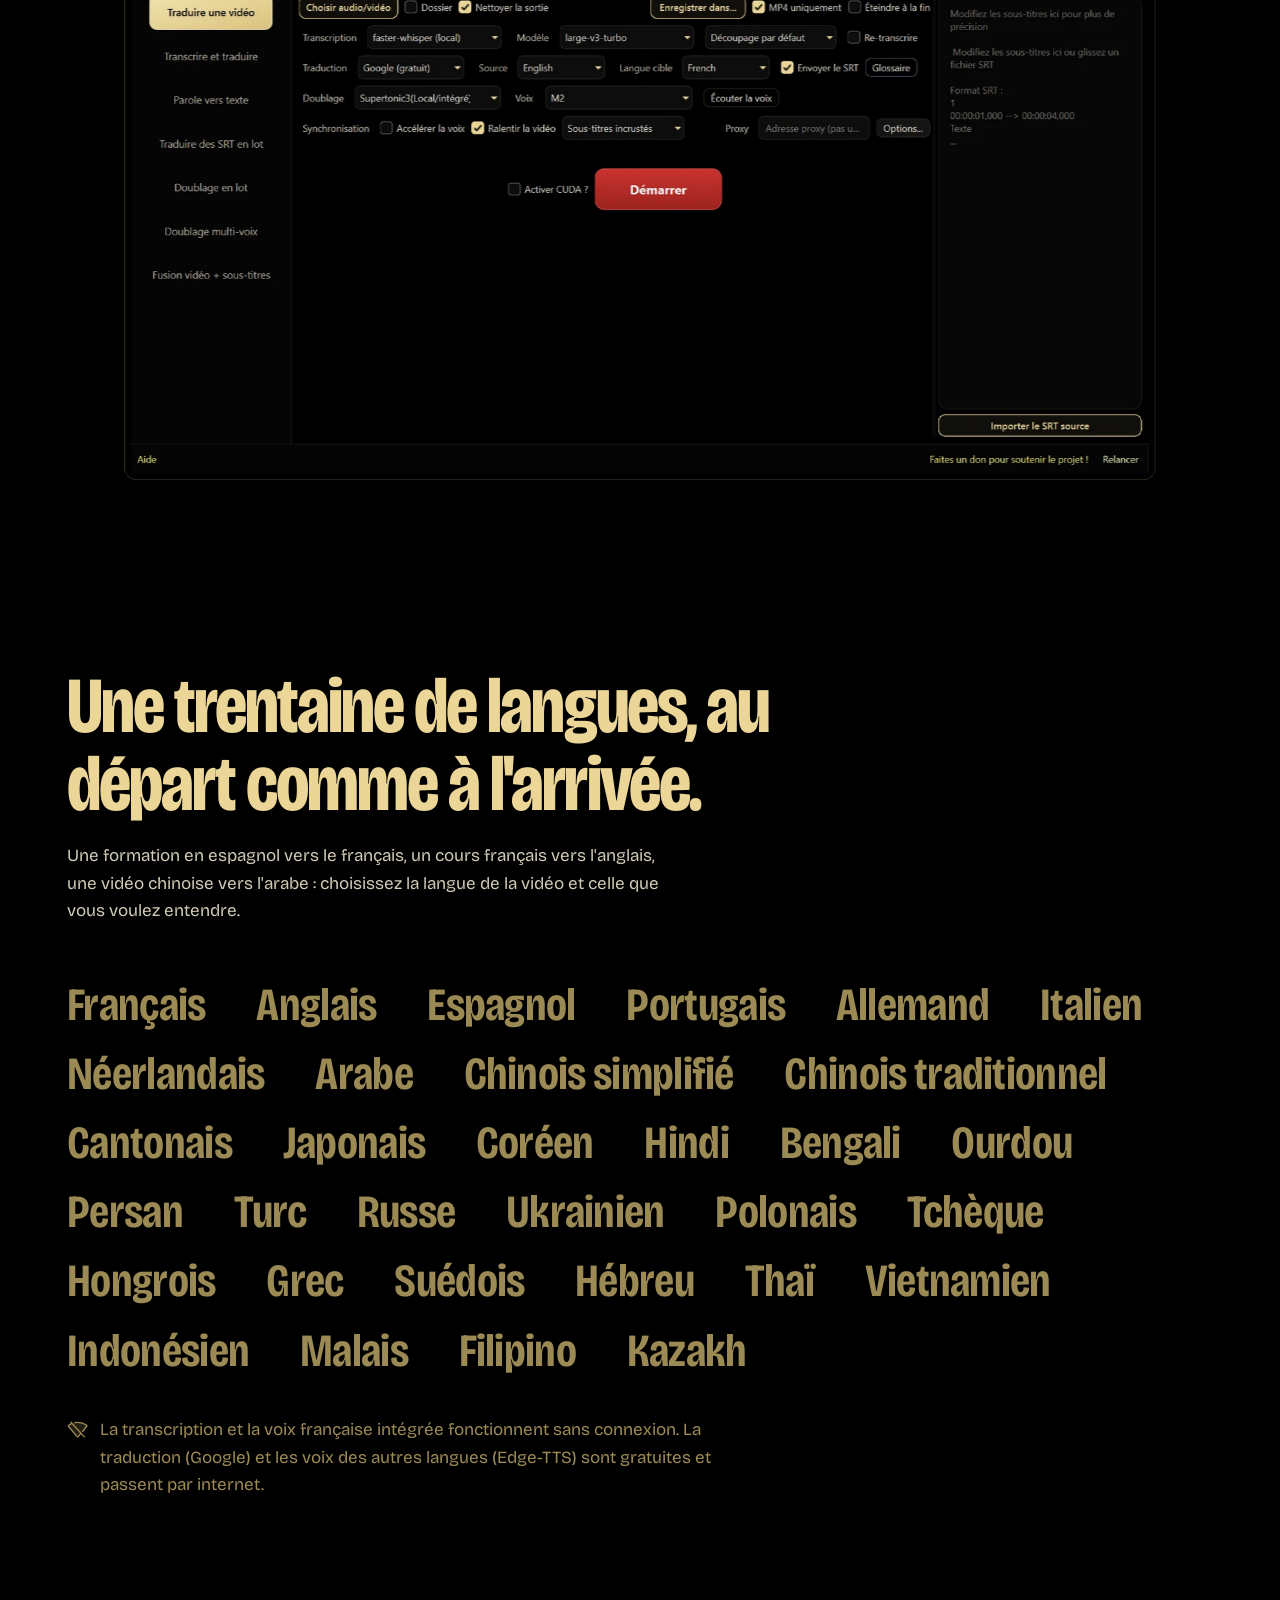
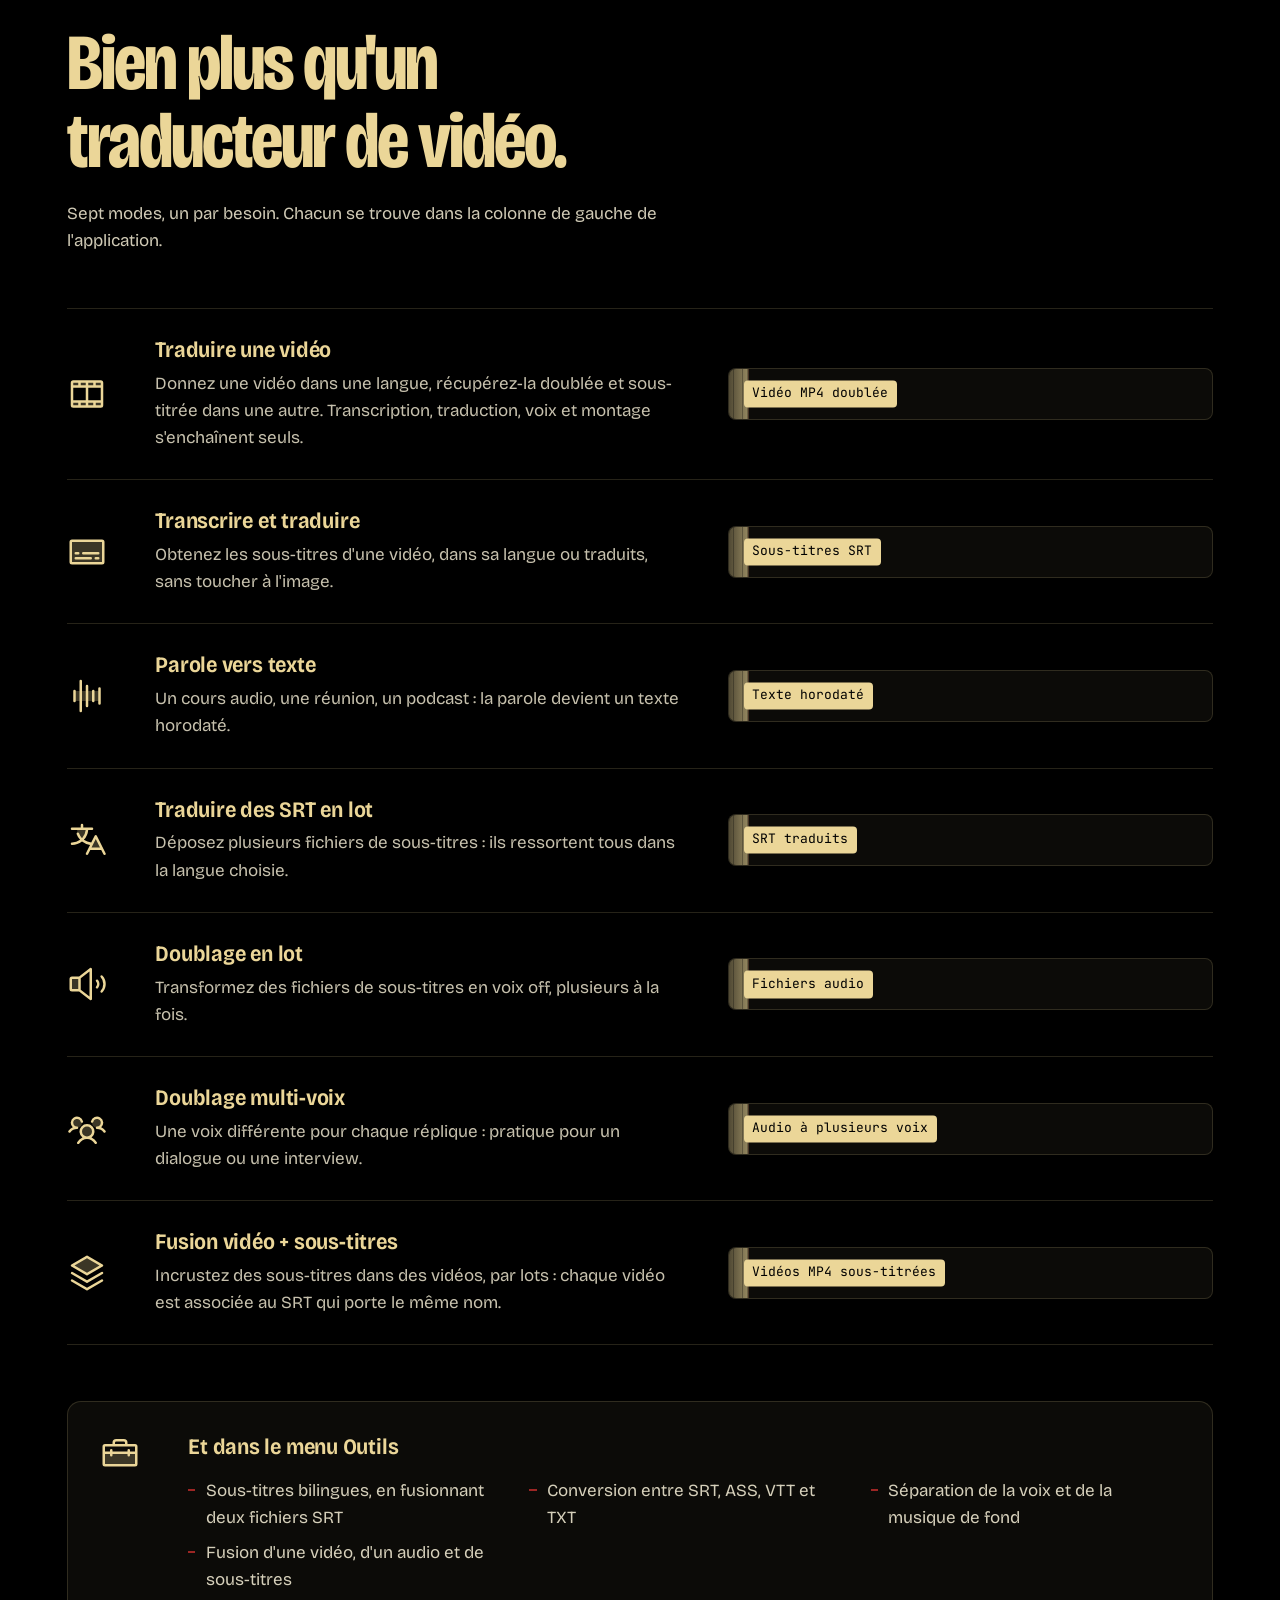
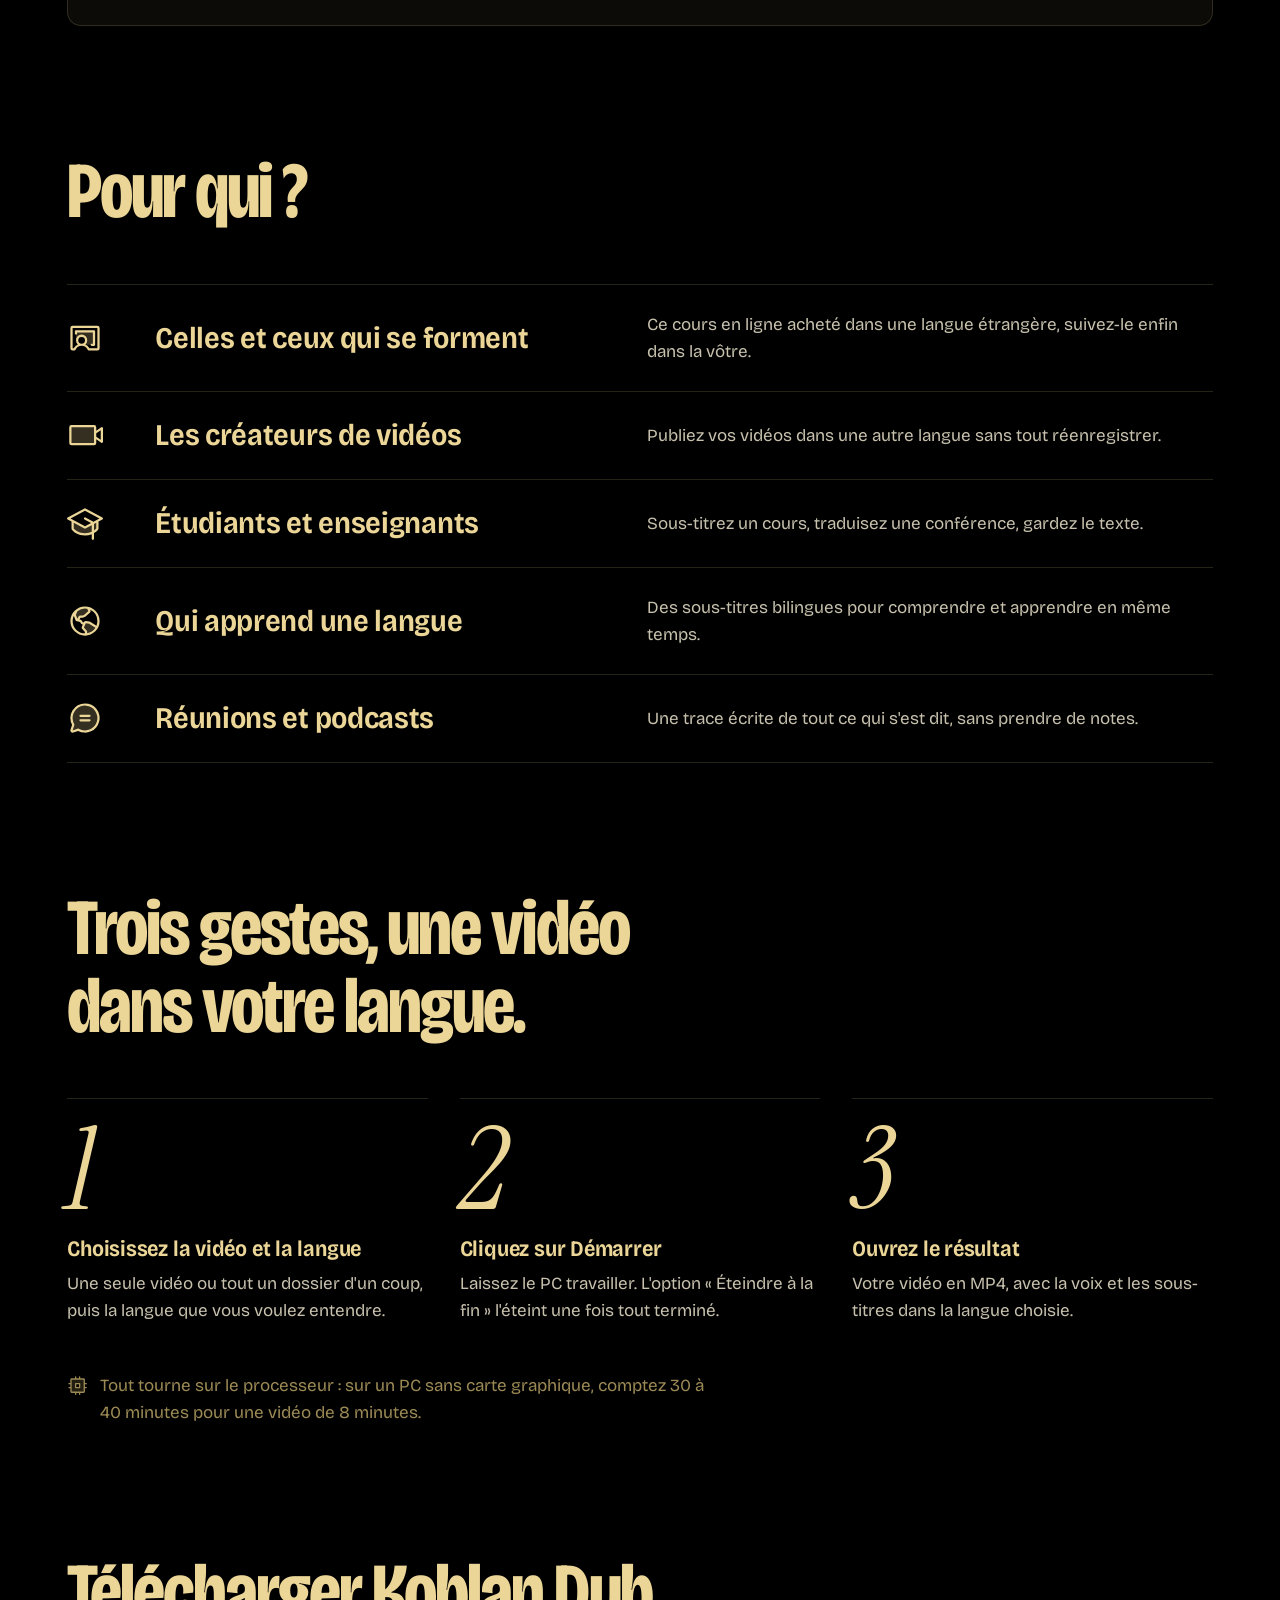
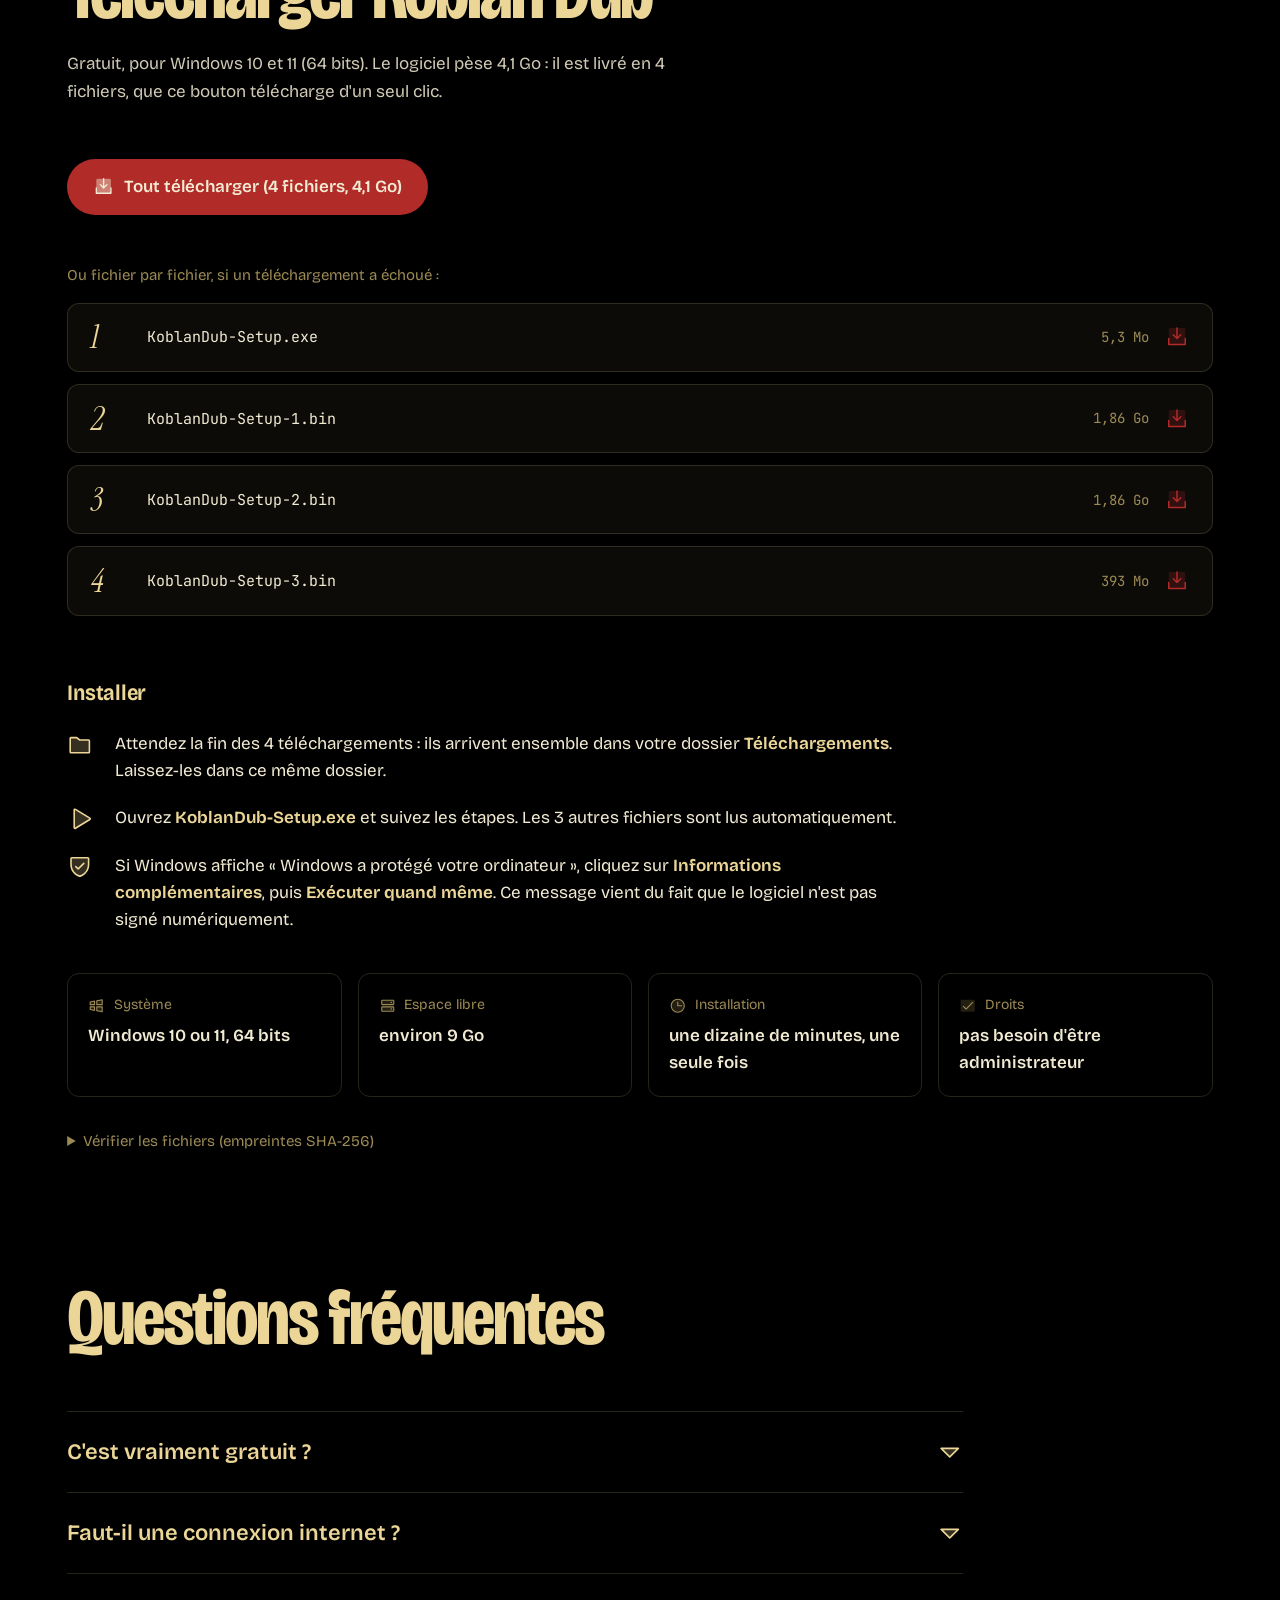
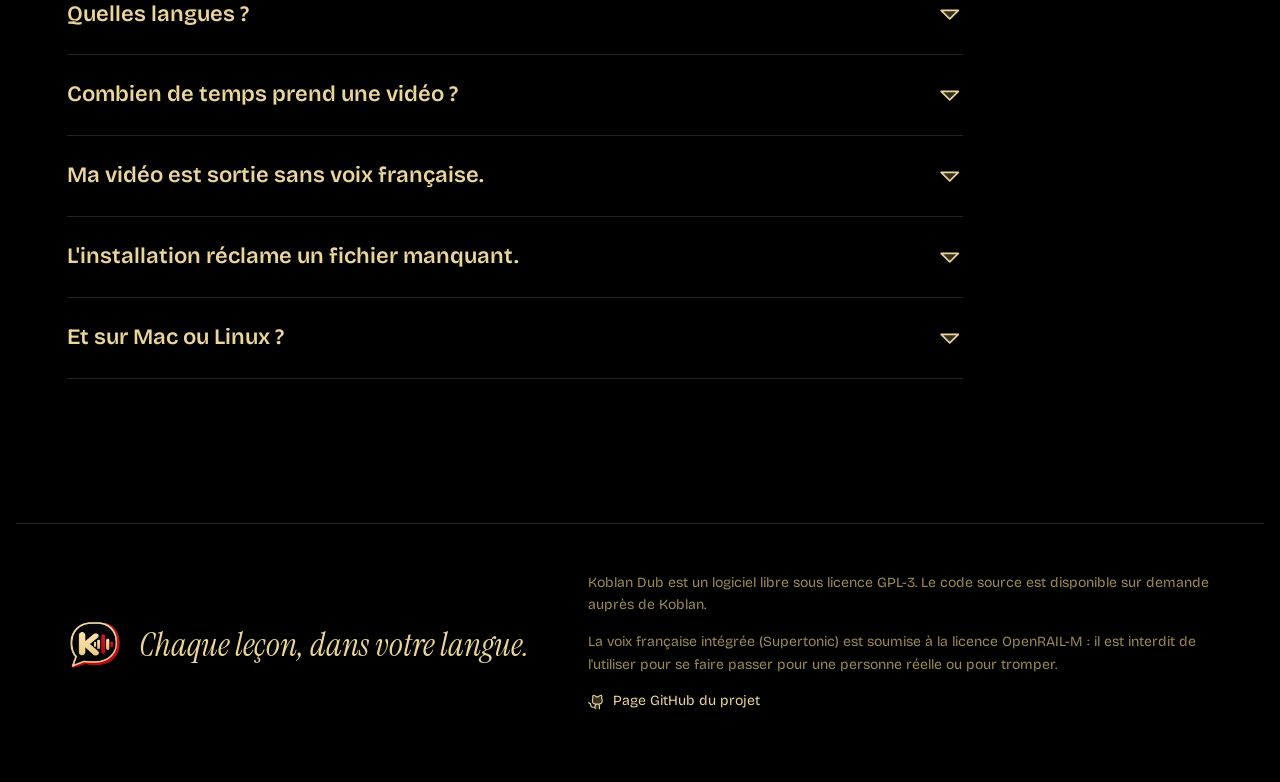
==== commit 5876f4e6: "Site : video de demo (astronaute NASA en anglais puis double en francais), section Demo Co-Authored-" ====
--- a/index.html
+++ b/index.html
@@ -27,7 +27,7 @@
     <span>Koblan Dub</span>
   </a>
   <nav class="menu" aria-label="Sections">
-    <a href="#atelier">L'atelier</a>
+    <a href="#demo">Démo</a>
     <a href="#modes">Fonctions</a>
     <a href="#telecharger">Installer</a>
     <a href="#questions">Questions</a>
@@ -63,10 +63,29 @@
             <svg class="ico" aria-hidden="true"><use href="assets/icones.svg#i-download-simple"/></svg>
             <span>Télécharger pour Windows</span>
           </a>
-          <a class="bouton bouton--trait" href="#modes">Voir ce qu'il sait faire</a>
+          <a class="bouton bouton--trait" href="#demo">Voir la démo</a>
         </div>
       </div>
     </div>
+  </section>
+
+  <!-- DÉMO -->
+  <section class="bloc demo" id="demo" aria-labelledby="titre-demo">
+    <div class="bloc__tete">
+      <h2 id="titre-demo">Écoutez la différence.</h2>
+      <p>Un astronaute répond en anglais depuis la Station spatiale internationale. Le même passage, doublé et sous-titré en français par Koblan Dub, sans rien régler.</p>
+    </div>
+    <figure class="demo__cadre">
+      <video class="demo__video" controls preload="none" playsinline width="1280" height="720" poster="assets/video/demo-affiche.jpg" aria-label="Démo : un passage en anglais, puis le même passage doublé en français par Koblan Dub">
+        <source src="assets/video/demo.mp4" type="video/mp4">
+      </video>
+      <button type="button" class="demo__lecture" aria-label="Lire la démo (39 secondes, avec le son)">
+        <svg class="ico" aria-hidden="true"><use href="assets/icones.svg#i-play"/></svg>
+        <span>Lire la démo</span>
+        <span class="demo__duree">0:39</span>
+      </button>
+      <figcaption class="demo__credit">Extrait : NASA (domaine public), l'astronaute Frank Rubio à bord de la Station spatiale internationale. Doublé automatiquement par Koblan Dub avec une voix de synthèse. Koblan Dub n'est pas affilié à la NASA.</figcaption>
+    </figure>
   </section>
 
   <!-- ATELIER -->
--- a/style.css
+++ b/style.css
@@ -223,6 +223,33 @@
 }
 .bloc__tete p { margin-top: 1.25rem; max-width: 56ch; color: var(--ivoire); opacity: .86; }
 h3 { font-weight: 650; font-stretch: 90%; font-size: 1.375rem; line-height: 1.2; letter-spacing: -.01em; color: var(--or); }
+
+/* ---------- démo ---------- */
+.demo__cadre { position: relative; }
+.demo__video {
+  display: block; width: 100%; height: auto; aspect-ratio: 16 / 9;
+  border-radius: 14px; border: 1px solid var(--trait); background: #000;
+}
+.demo__lecture {
+  position: absolute; left: 50%; top: 50%; transform: translate(-50%, -50%);
+  display: inline-flex; align-items: center; gap: .75rem;
+  padding: 1rem 1.6rem 1rem 1.3rem; border: 0; border-radius: 999px;
+  background: var(--rouge); color: var(--ivoire);
+  font: 650 1.125rem/1 var(--grotesque); cursor: pointer; white-space: nowrap;
+  box-shadow: 0 0 0 0 rgba(177, 43, 40, .5);
+  animation: rec 2.2s ease-out infinite;
+  transition: background-color .25s var(--ease);
+}
+.demo__lecture:hover { background: var(--rouge-vif); }
+.demo__lecture .ico { width: 1.6rem; height: 1.6rem; --ico-2: var(--or); --ico-o: .5; }
+.demo__duree { font: 400 .875rem/1 var(--mono); opacity: .8; }
+.demo__cadre.lancee .demo__lecture,
+html:not(.js) .demo__lecture { display: none; }
+@media (max-width: 600px) {
+  .demo__lecture { padding: .7rem 1.1rem .7rem .9rem; font-size: 1rem; gap: .5rem; }
+  .demo__lecture .ico { width: 1.25rem; height: 1.25rem; }
+}
+.demo__credit { margin-top: 1rem; max-width: 80ch; font-size: .8125rem; color: var(--or-eteint); }
 
 /* ---------- atelier ---------- */
 .atelier__cadre {
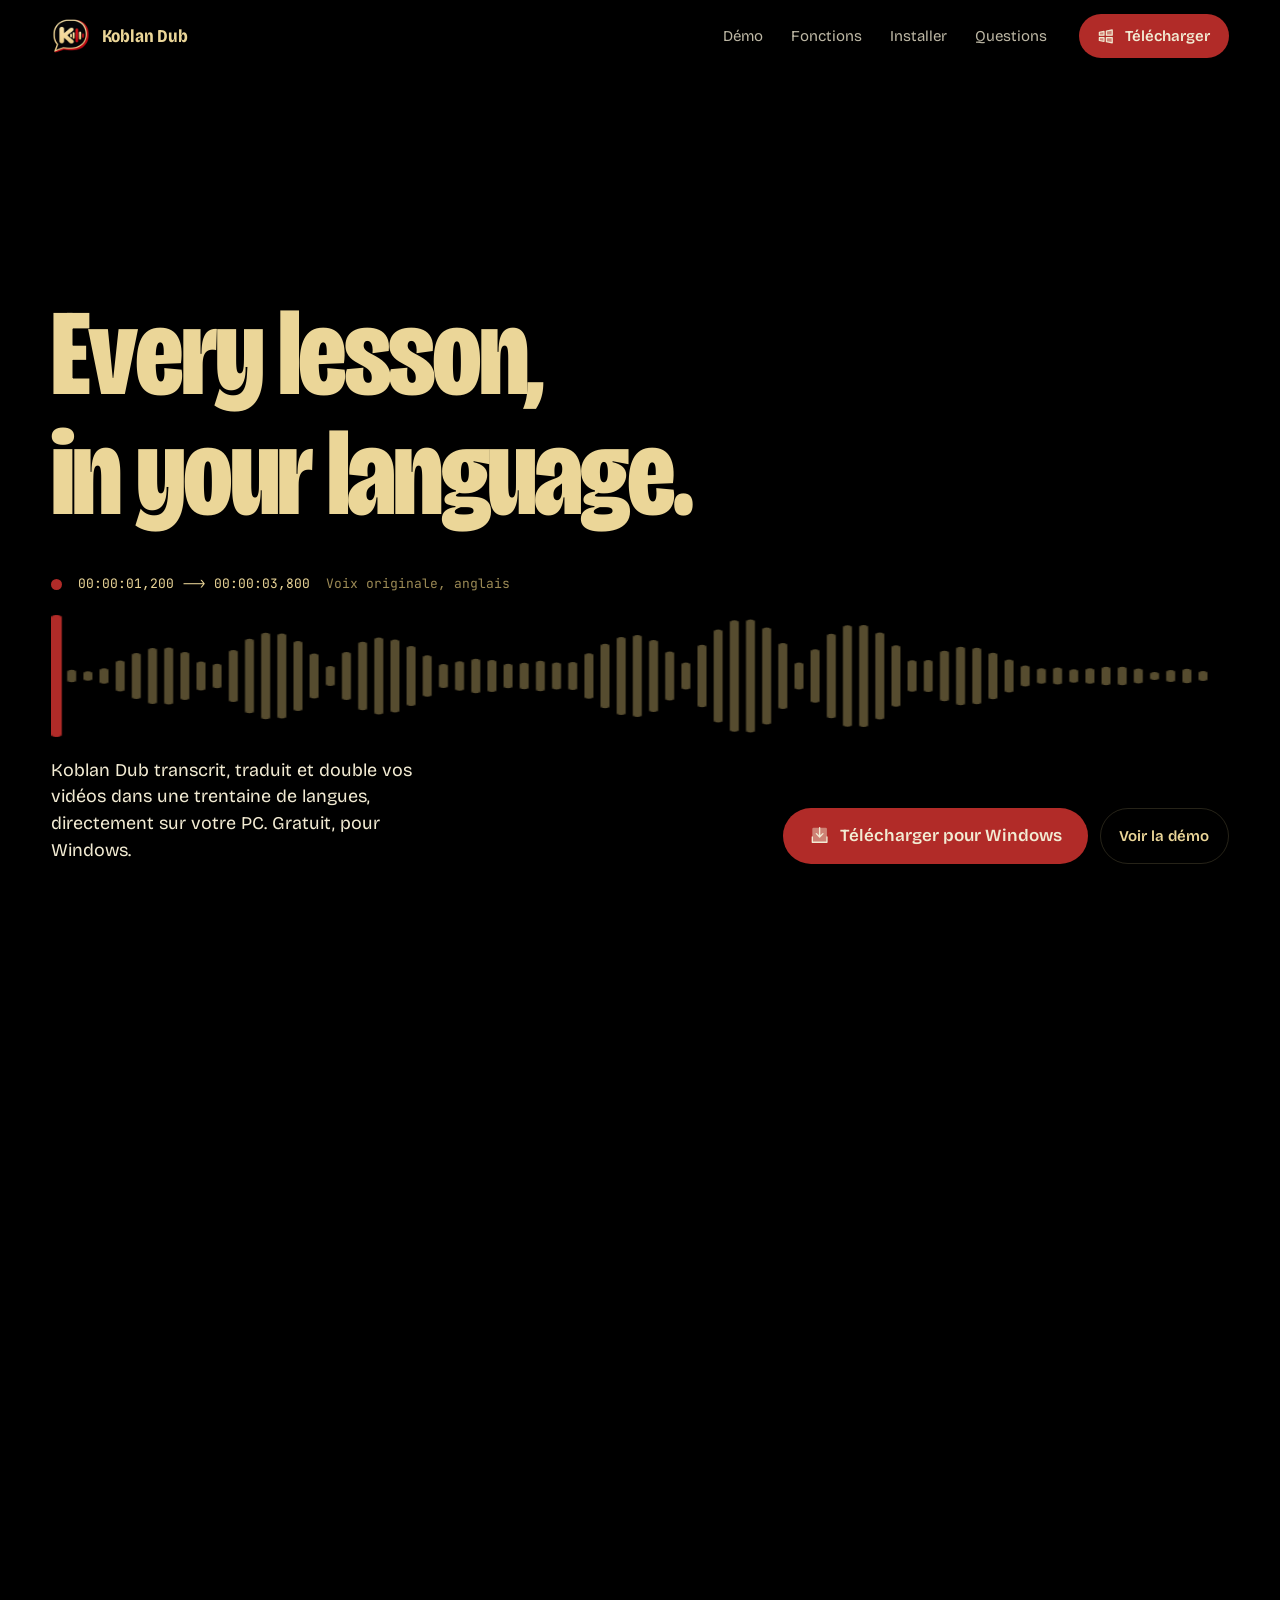
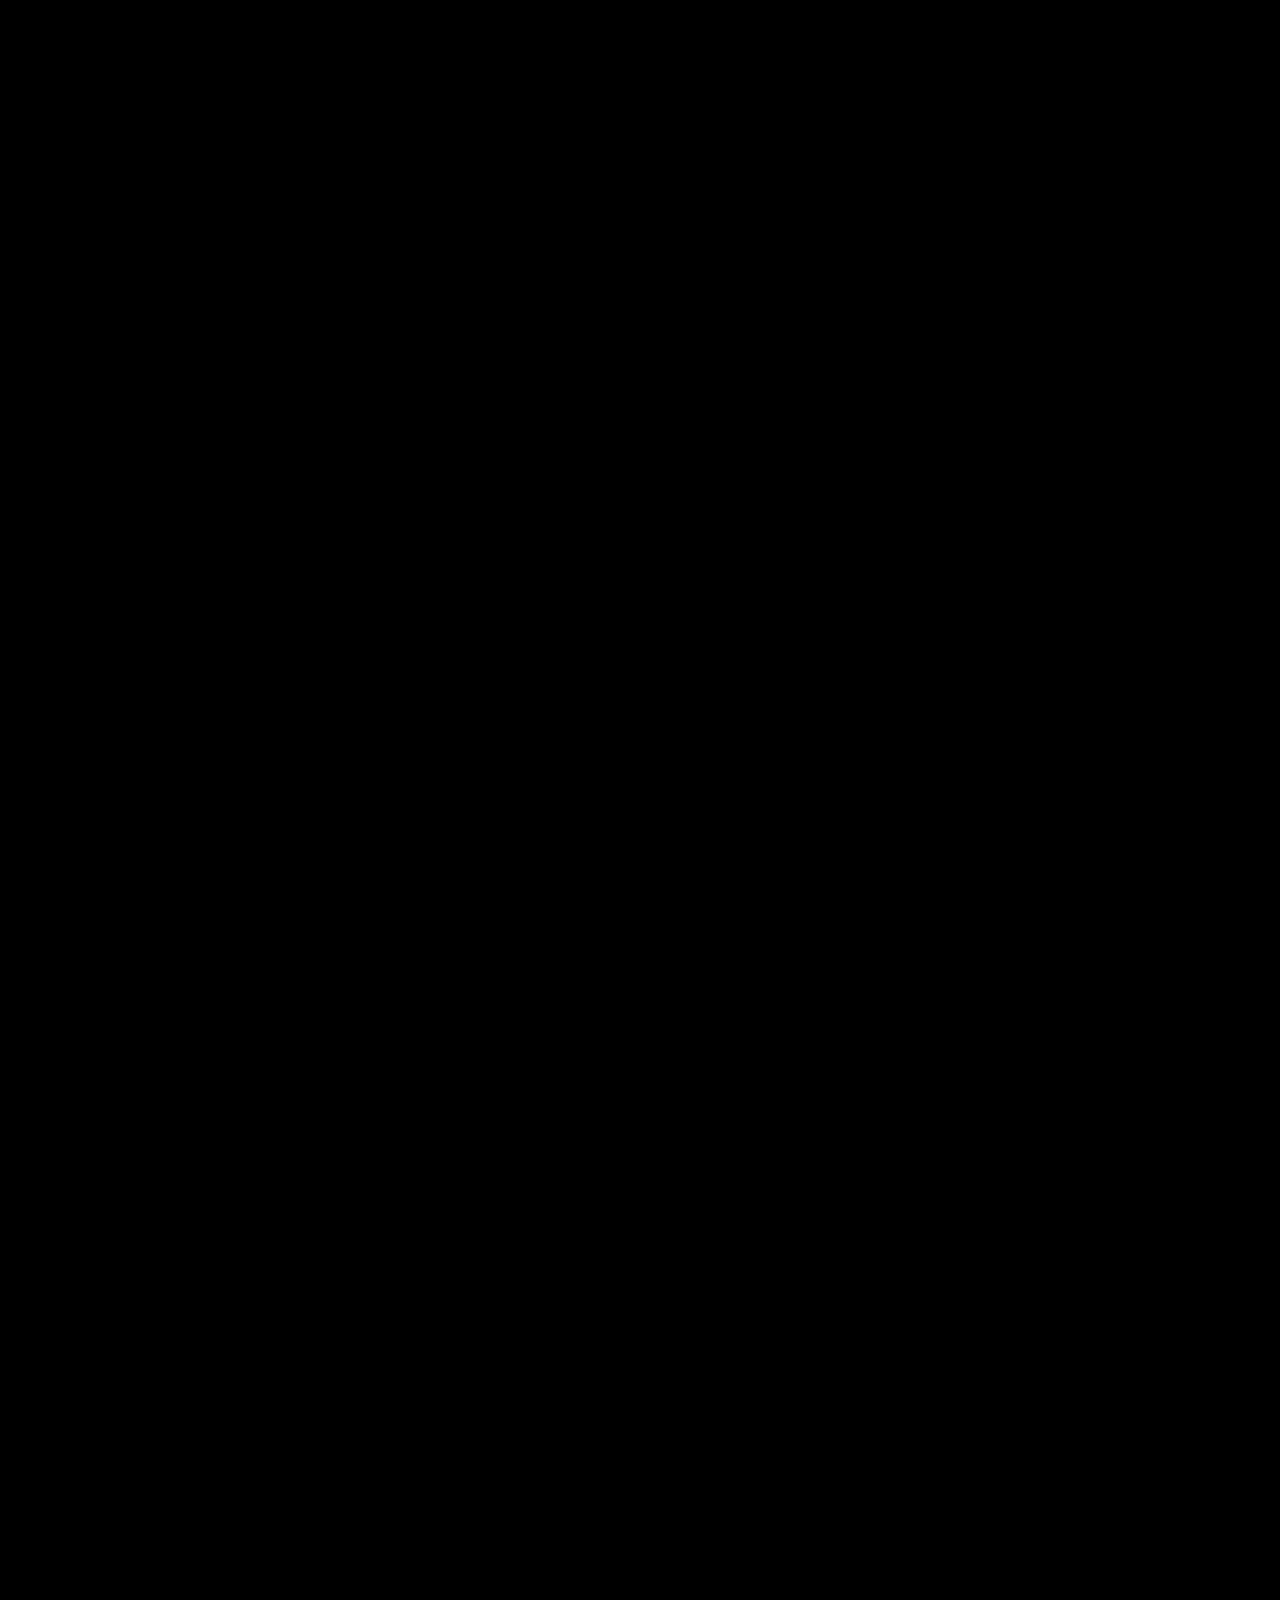
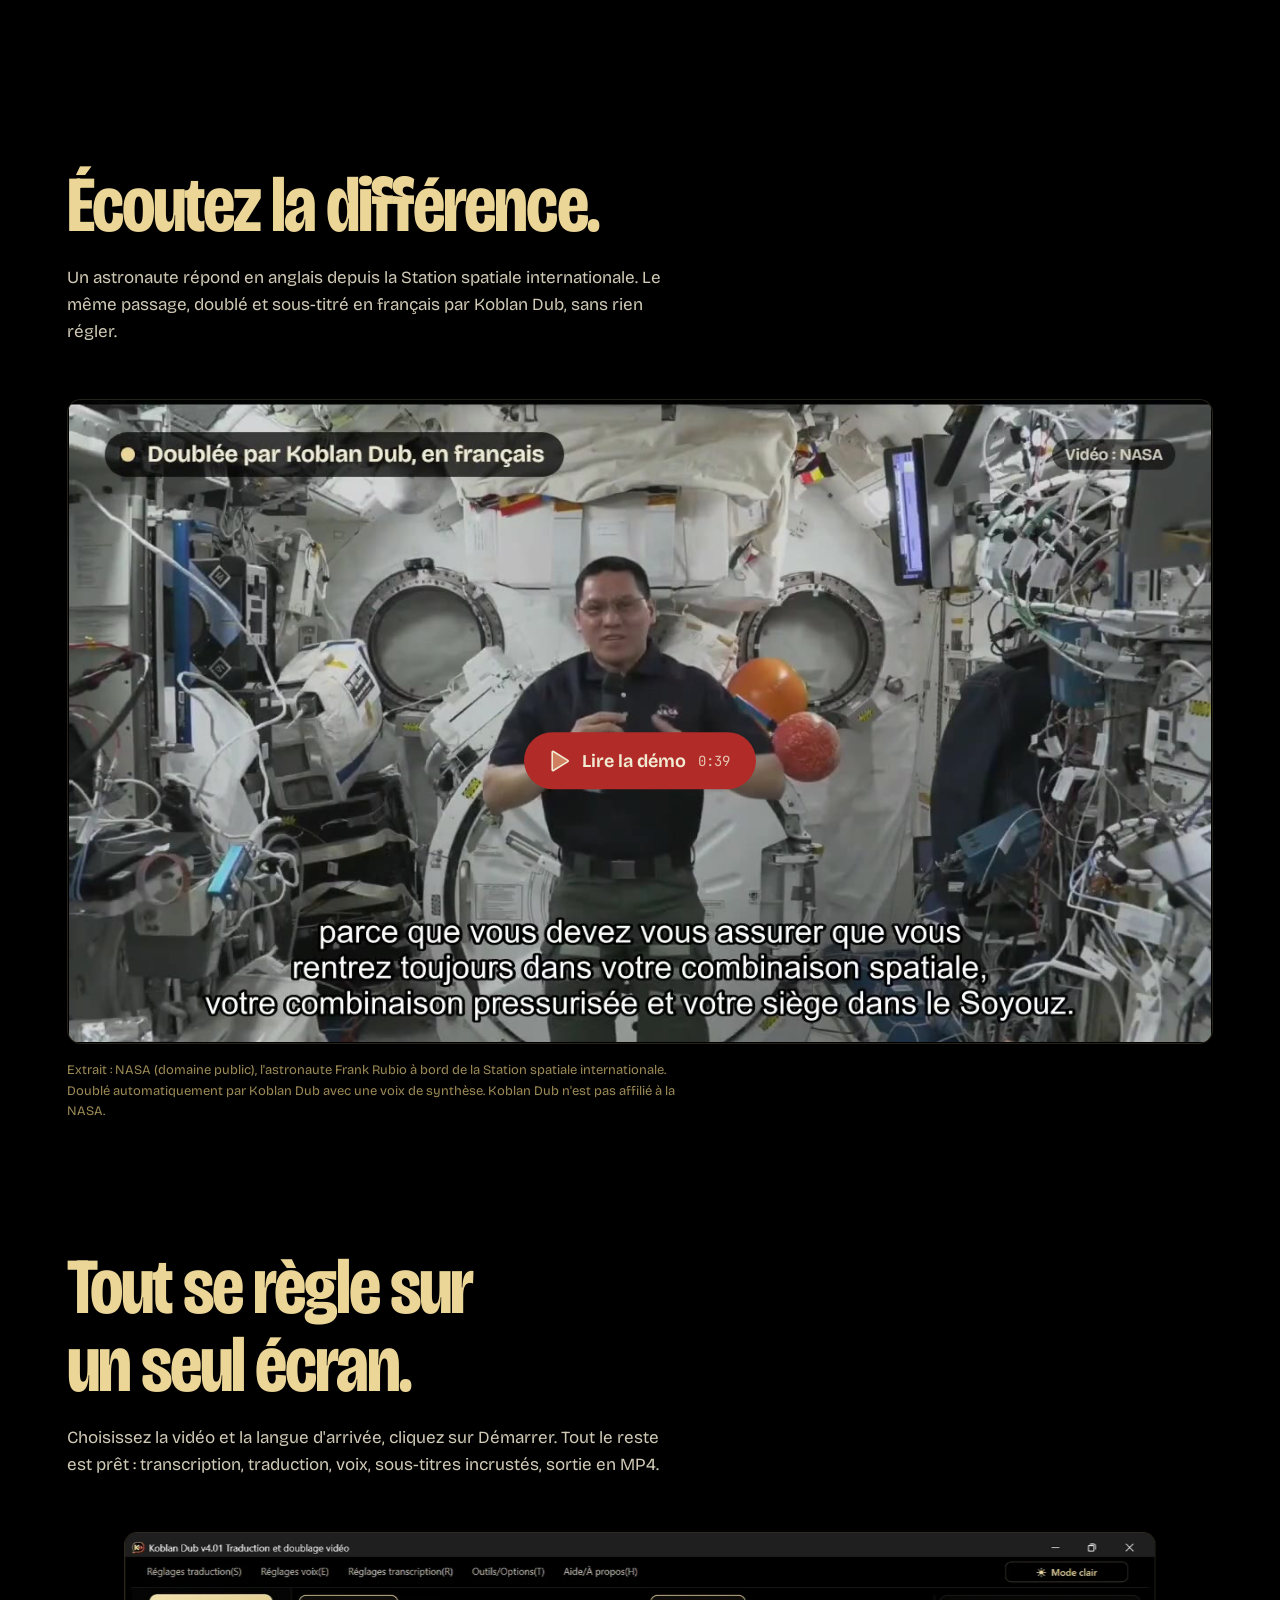
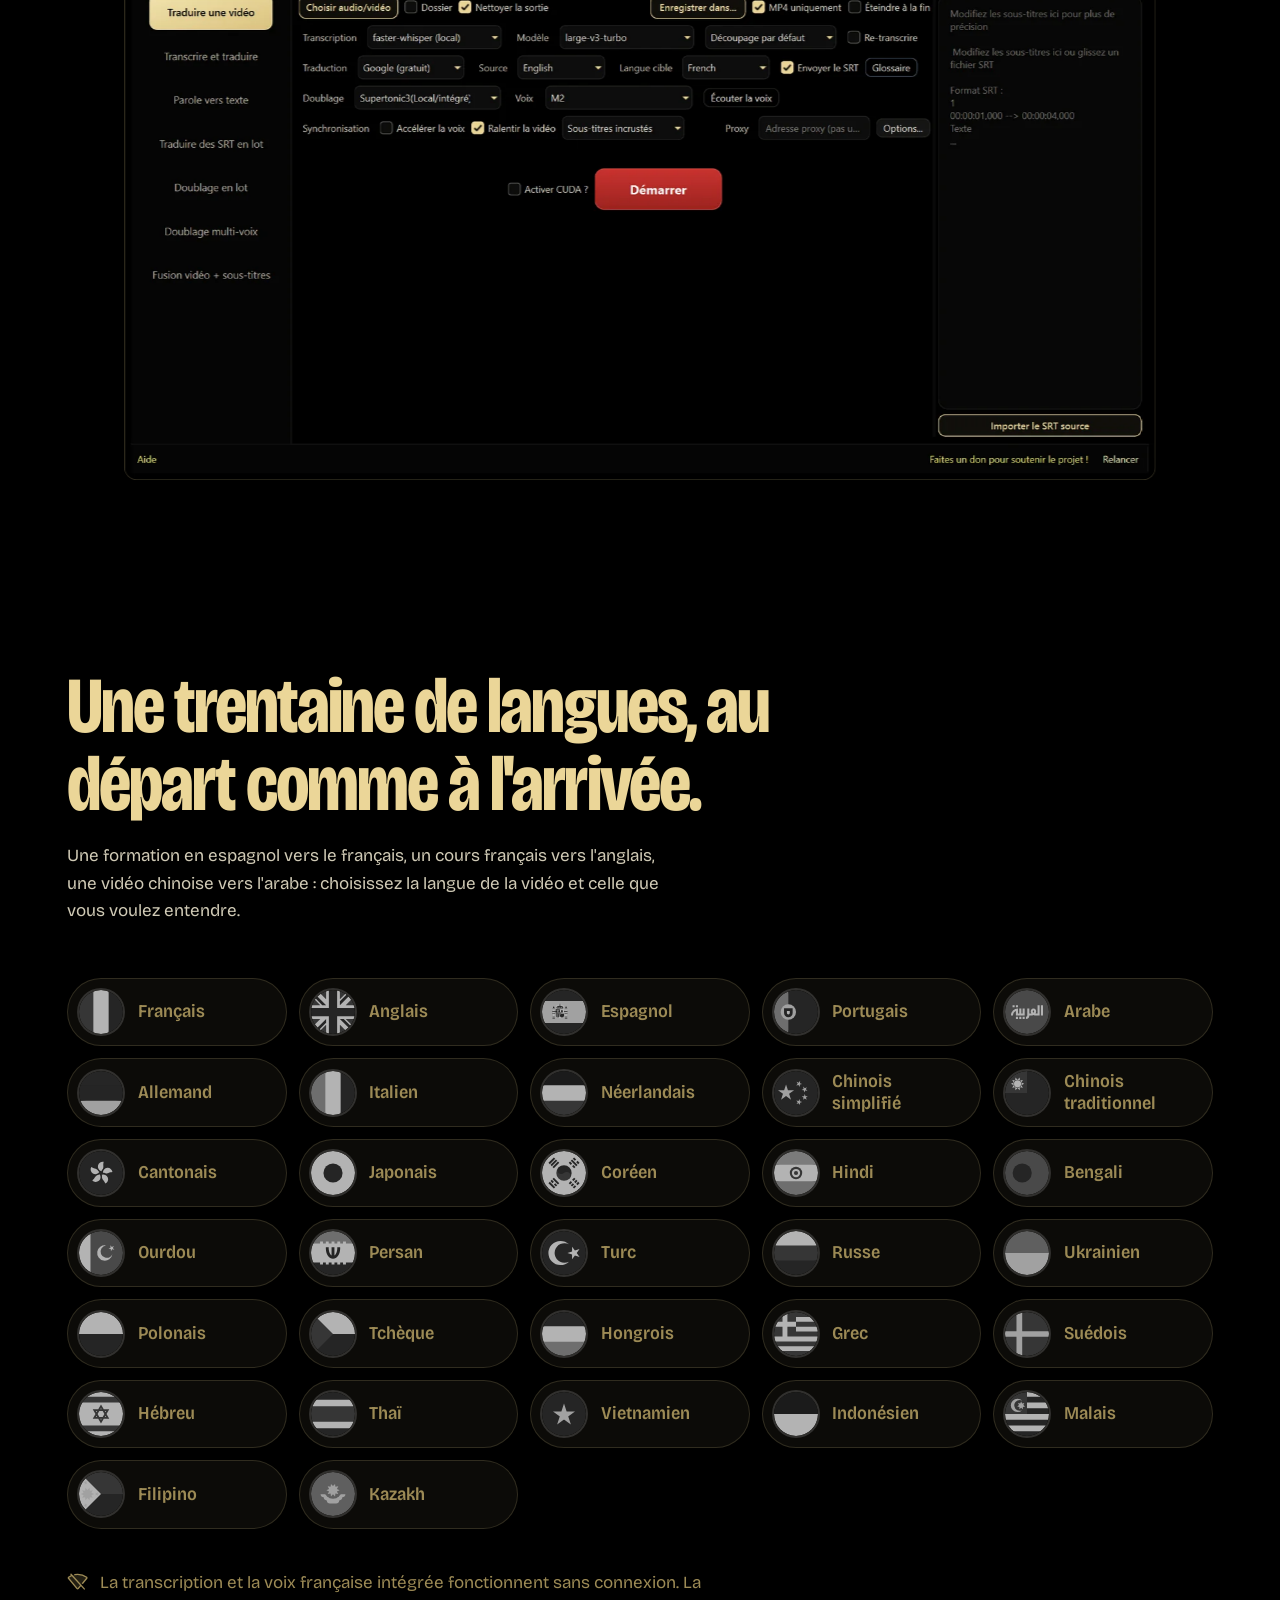
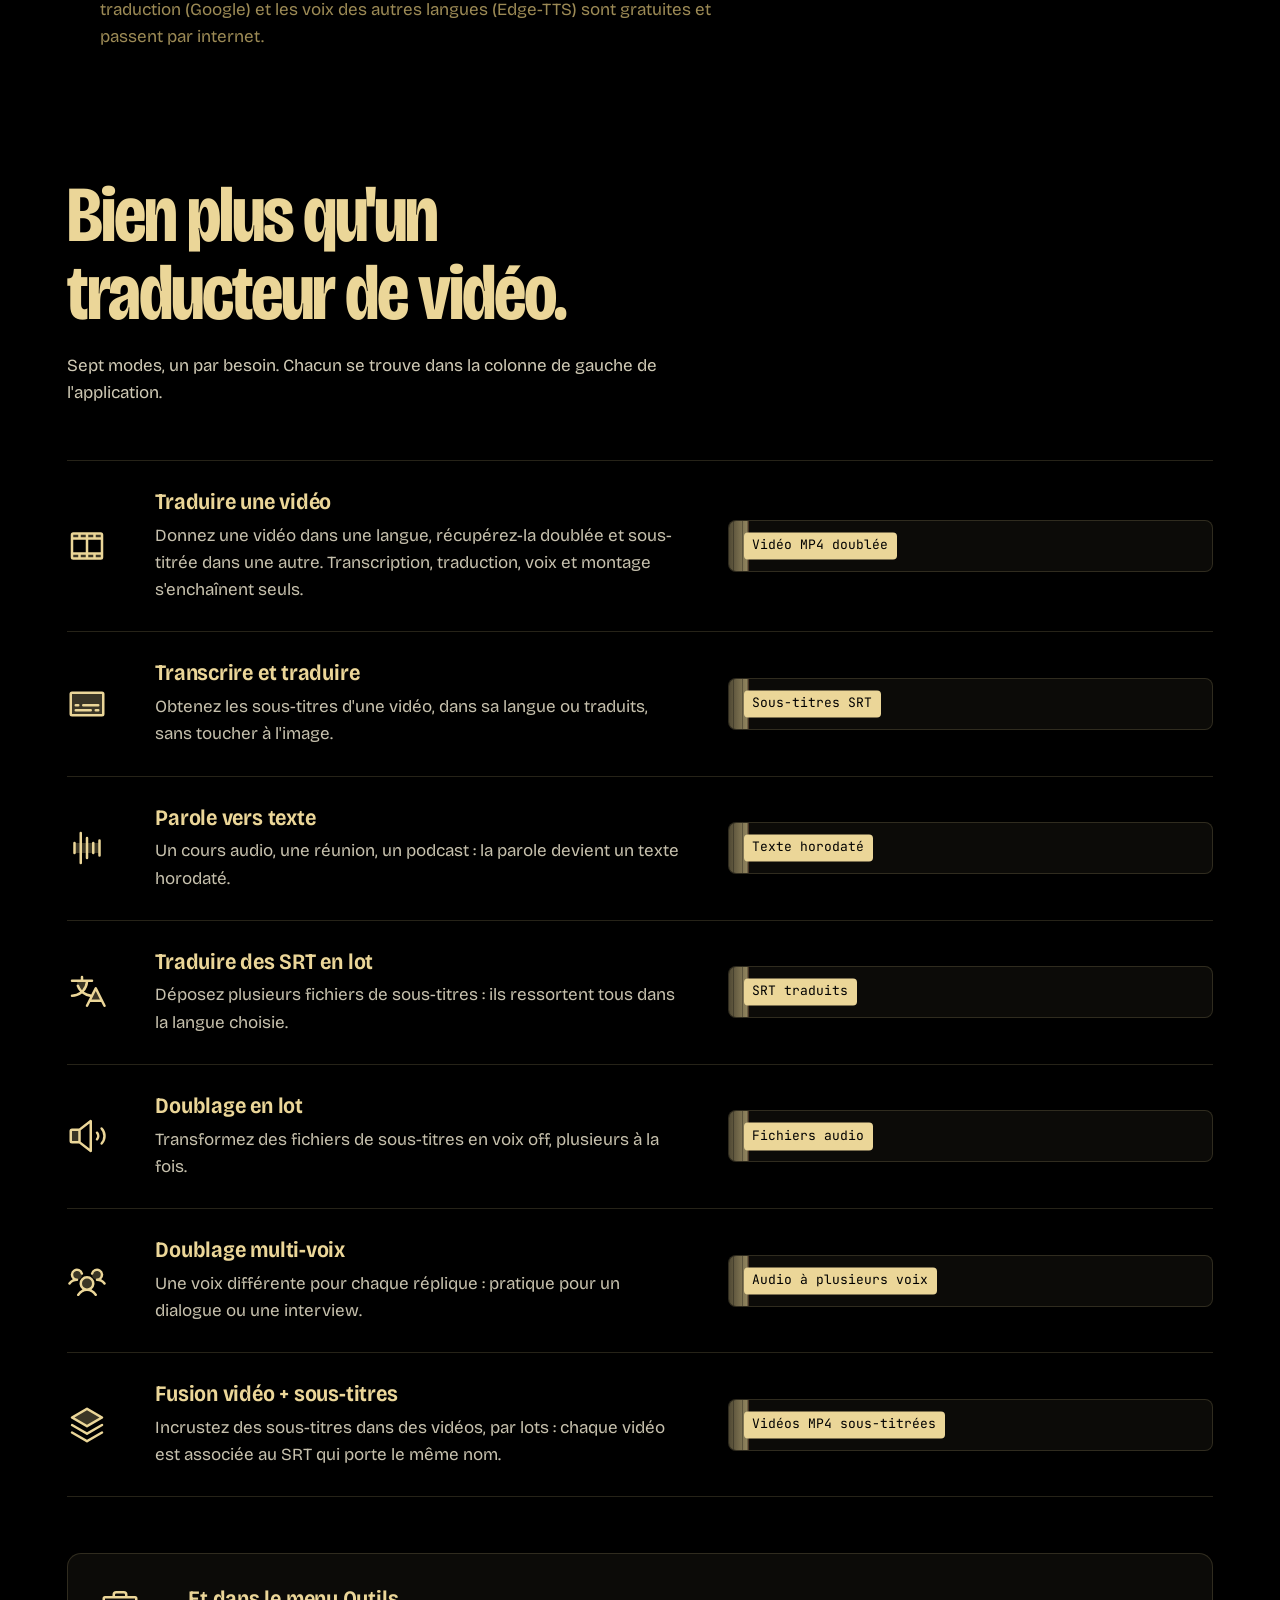
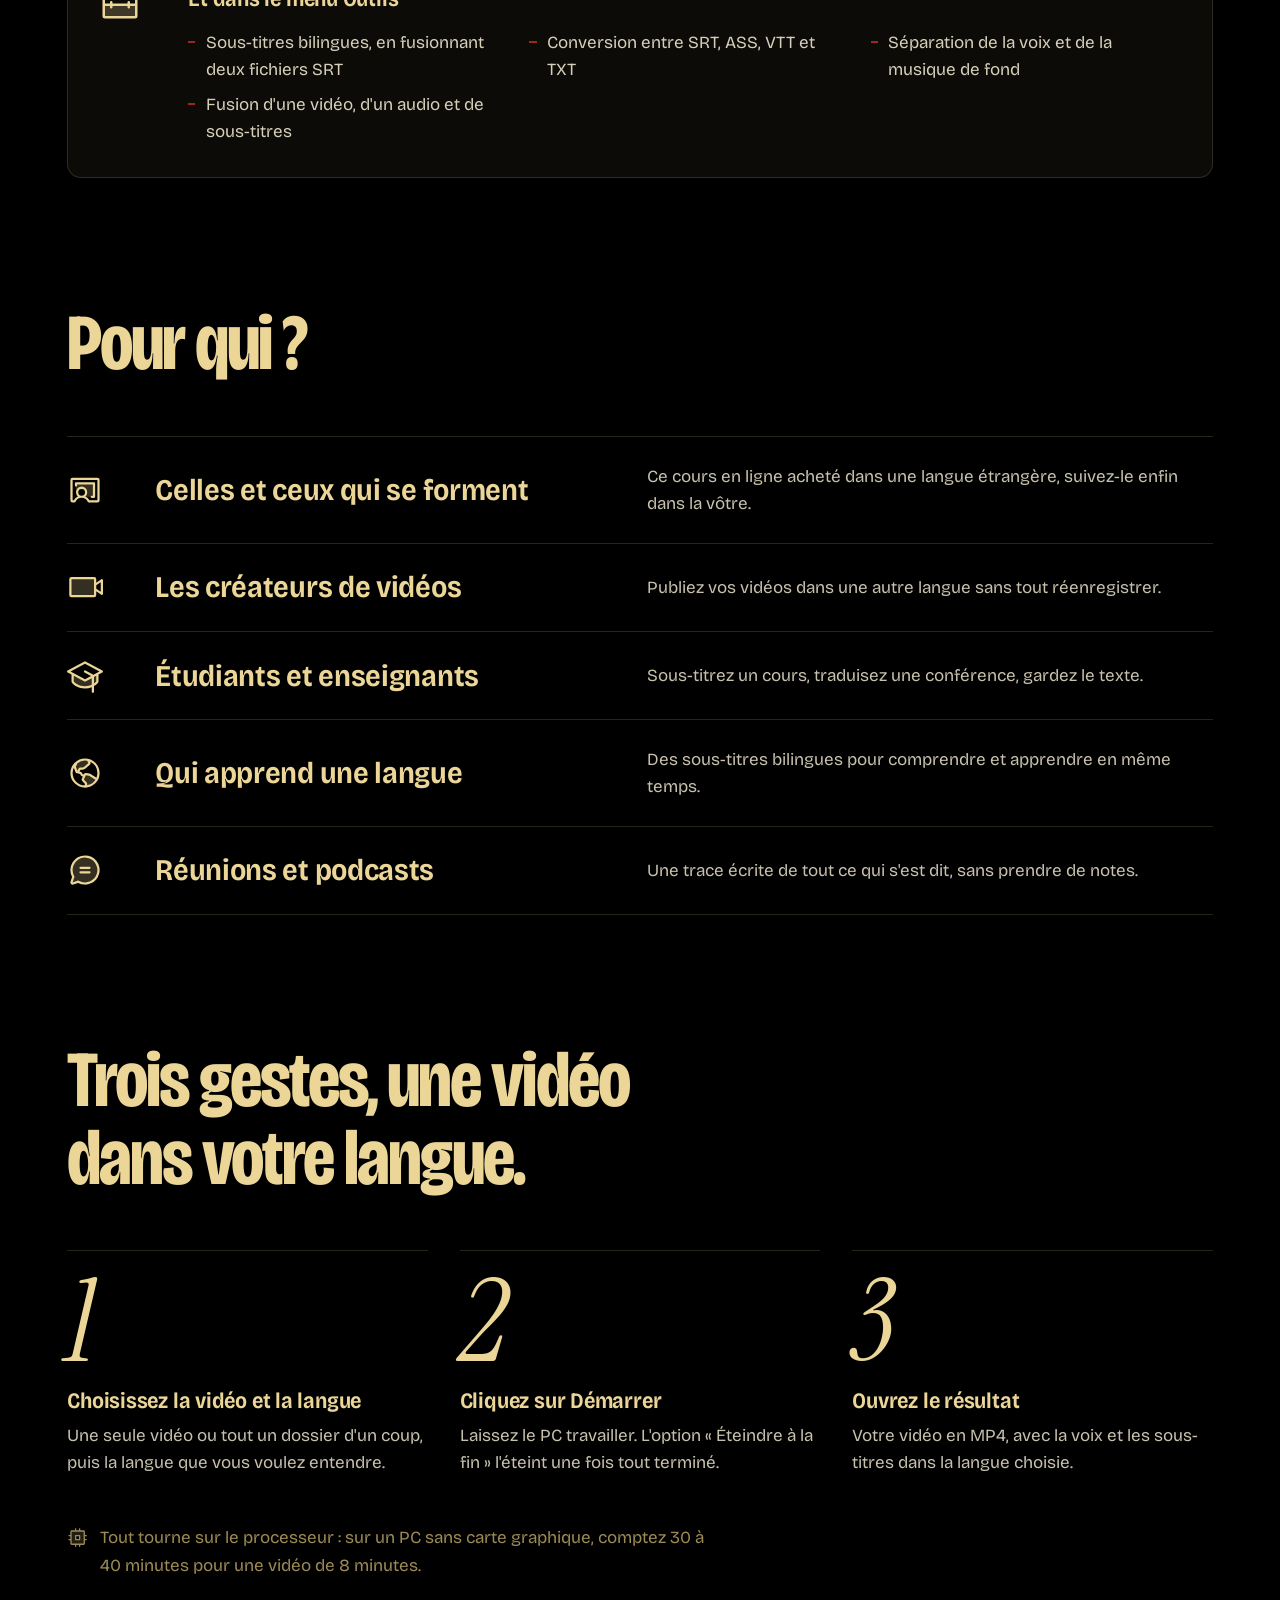
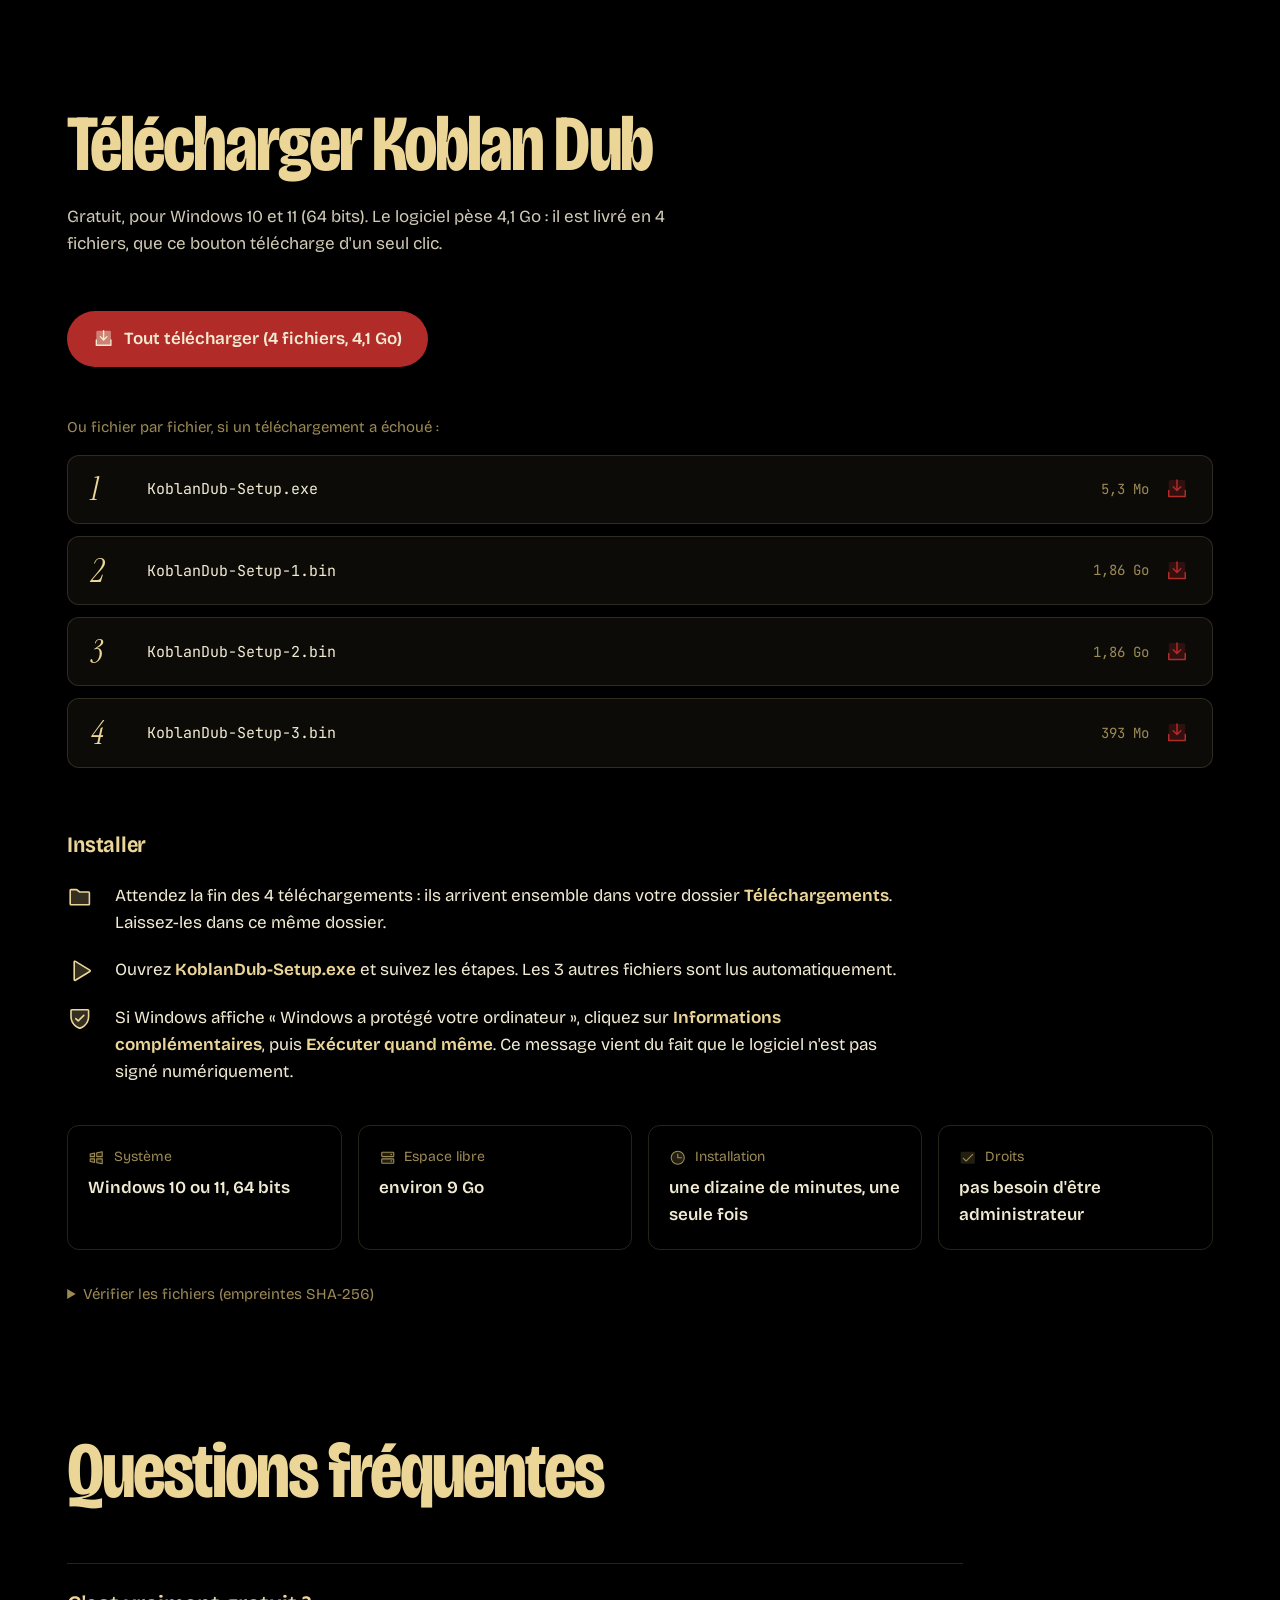
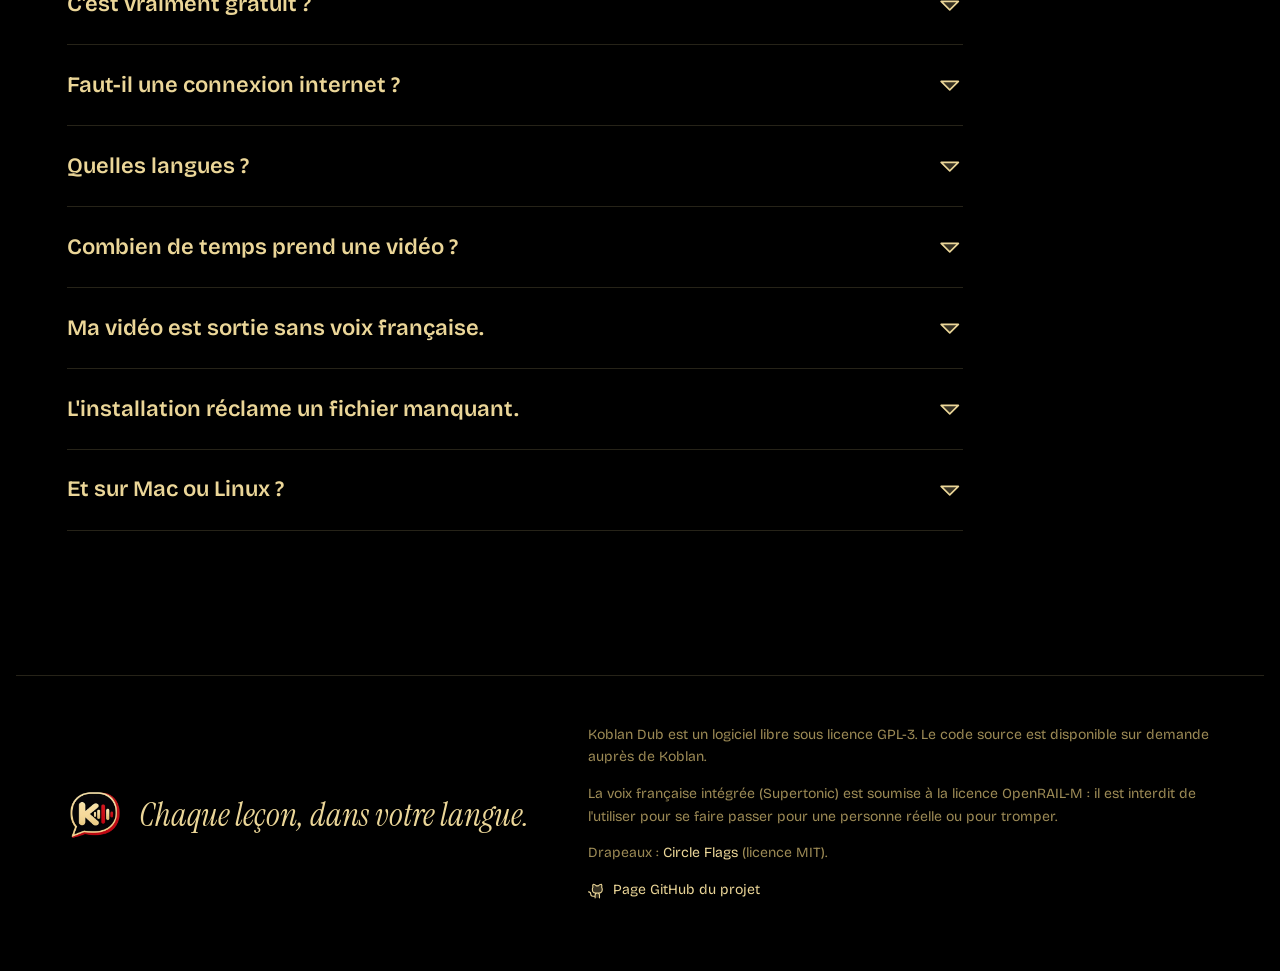
==== commit 314e2f26: "Site : langues avec drapeaux ronds (Circle Flags, MIT), allumage au defilement Co-Authored-By: Claud" ====
--- a/index.html
+++ b/index.html
@@ -106,11 +106,38 @@
       <p>Une formation en espagnol vers le français, un cours français vers l'anglais, une vidéo chinoise vers l'arabe : choisissez la langue de la vidéo et celle que vous voulez entendre.</p>
     </div>
     <ul class="langues__liste">
-      <li>Français</li><li>Anglais</li><li>Espagnol</li><li>Portugais</li><li>Allemand</li><li>Italien</li>
-      <li>Néerlandais</li><li>Arabe</li><li>Chinois simplifié</li><li>Chinois traditionnel</li><li>Cantonais</li>
-      <li>Japonais</li><li>Coréen</li><li>Hindi</li><li>Bengali</li><li>Ourdou</li><li>Persan</li><li>Turc</li>
-      <li>Russe</li><li>Ukrainien</li><li>Polonais</li><li>Tchèque</li><li>Hongrois</li><li>Grec</li><li>Suédois</li>
-      <li>Hébreu</li><li>Thaï</li><li>Vietnamien</li><li>Indonésien</li><li>Malais</li><li>Filipino</li><li>Kazakh</li>
+      <li><img src="assets/drapeaux/fr.svg" alt="" width="44" height="44" loading="lazy">Français</li>
+      <li><img src="assets/drapeaux/en.svg" alt="" width="44" height="44" loading="lazy">Anglais</li>
+      <li><img src="assets/drapeaux/es.svg" alt="" width="44" height="44" loading="lazy">Espagnol</li>
+      <li><img src="assets/drapeaux/pt.svg" alt="" width="44" height="44" loading="lazy">Portugais</li>
+      <li><img src="assets/drapeaux/ar.svg" alt="" width="44" height="44" loading="lazy">Arabe</li>
+      <li><img src="assets/drapeaux/de.svg" alt="" width="44" height="44" loading="lazy">Allemand</li>
+      <li><img src="assets/drapeaux/it.svg" alt="" width="44" height="44" loading="lazy">Italien</li>
+      <li><img src="assets/drapeaux/nl.svg" alt="" width="44" height="44" loading="lazy">Néerlandais</li>
+      <li><img src="assets/drapeaux/zh.svg" alt="" width="44" height="44" loading="lazy">Chinois simplifié</li>
+      <li><img src="assets/drapeaux/zh-tw.svg" alt="" width="44" height="44" loading="lazy">Chinois traditionnel</li>
+      <li><img src="assets/drapeaux/yue.svg" alt="" width="44" height="44" loading="lazy">Cantonais</li>
+      <li><img src="assets/drapeaux/ja.svg" alt="" width="44" height="44" loading="lazy">Japonais</li>
+      <li><img src="assets/drapeaux/ko.svg" alt="" width="44" height="44" loading="lazy">Coréen</li>
+      <li><img src="assets/drapeaux/hi.svg" alt="" width="44" height="44" loading="lazy">Hindi</li>
+      <li><img src="assets/drapeaux/bn.svg" alt="" width="44" height="44" loading="lazy">Bengali</li>
+      <li><img src="assets/drapeaux/ur.svg" alt="" width="44" height="44" loading="lazy">Ourdou</li>
+      <li><img src="assets/drapeaux/fa.svg" alt="" width="44" height="44" loading="lazy">Persan</li>
+      <li><img src="assets/drapeaux/tr.svg" alt="" width="44" height="44" loading="lazy">Turc</li>
+      <li><img src="assets/drapeaux/ru.svg" alt="" width="44" height="44" loading="lazy">Russe</li>
+      <li><img src="assets/drapeaux/uk.svg" alt="" width="44" height="44" loading="lazy">Ukrainien</li>
+      <li><img src="assets/drapeaux/pl.svg" alt="" width="44" height="44" loading="lazy">Polonais</li>
+      <li><img src="assets/drapeaux/cs.svg" alt="" width="44" height="44" loading="lazy">Tchèque</li>
+      <li><img src="assets/drapeaux/hu.svg" alt="" width="44" height="44" loading="lazy">Hongrois</li>
+      <li><img src="assets/drapeaux/el.svg" alt="" width="44" height="44" loading="lazy">Grec</li>
+      <li><img src="assets/drapeaux/sv.svg" alt="" width="44" height="44" loading="lazy">Suédois</li>
+      <li><img src="assets/drapeaux/he.svg" alt="" width="44" height="44" loading="lazy">Hébreu</li>
+      <li><img src="assets/drapeaux/th.svg" alt="" width="44" height="44" loading="lazy">Thaï</li>
+      <li><img src="assets/drapeaux/vi.svg" alt="" width="44" height="44" loading="lazy">Vietnamien</li>
+      <li><img src="assets/drapeaux/id.svg" alt="" width="44" height="44" loading="lazy">Indonésien</li>
+      <li><img src="assets/drapeaux/ms.svg" alt="" width="44" height="44" loading="lazy">Malais</li>
+      <li><img src="assets/drapeaux/fil.svg" alt="" width="44" height="44" loading="lazy">Filipino</li>
+      <li><img src="assets/drapeaux/kk.svg" alt="" width="44" height="44" loading="lazy">Kazakh</li>
     </ul>
     <p class="langues__note">
       <svg class="ico" aria-hidden="true"><use href="assets/icones.svg#i-wifi-slash"/></svg>
@@ -381,6 +408,7 @@
   <div class="pied__licence">
     <p>Koblan Dub est un logiciel libre sous licence GPL-3. Le code source est disponible sur demande auprès de Koblan.</p>
     <p>La voix française intégrée (Supertonic) est soumise à la licence OpenRAIL-M : il est interdit de l'utiliser pour se faire passer pour une personne réelle ou pour tromper.</p>
+    <p>Drapeaux : <a class="lien" href="https://github.com/HatScripts/circle-flags">Circle Flags</a> (licence MIT).</p>
     <p><a class="lien" href="https://github.com/josuekoblan03-lab/koblan-dub"><svg class="ico" aria-hidden="true"><use href="assets/icones.svg#i-github-logo"/></svg>Page GitHub du projet</a></p>
   </div>
 </footer>
--- a/style.css
+++ b/style.css
@@ -259,16 +259,39 @@
   background: var(--voile);
 }
 /* ---------- langues : un nuage de noms, le français mis en voix ---------- */
+/* chaque langue : son drapeau rond (Circle Flags) et son nom ; tout s'allume au défilement */
 .langues__liste {
-  display: flex; flex-wrap: wrap; gap: .35em 1.1em;
-  font-weight: 650; font-stretch: 80%;
-  font-variation-settings: "opsz" 48;
-  font-size: clamp(1.6rem, 3.6vw, 3rem); line-height: 1.15; letter-spacing: -.015em;
+  display: grid; grid-template-columns: repeat(auto-fill, minmax(13.5rem, 1fr));
+  gap: .75rem;
+}
+.langues__liste li {
+  display: flex; align-items: center; gap: .9rem;
+  padding: .7rem 1rem .7rem .7rem; border-radius: 999px;
+  border: 1px solid var(--trait); background: var(--voile);
+  font-weight: 600; font-stretch: 90%; font-size: 1.125rem; line-height: 1.2;
   color: var(--or-eteint);
-}
-.langues__liste li { transition: color .25s var(--ease); }
-.langues__liste li:hover { color: var(--or); }
-.langues__liste li.allume { color: var(--or); }
+  transition: color .35s var(--ease), border-color .35s var(--ease), background-color .35s var(--ease);
+}
+.langues__liste img {
+  width: 2.75rem; height: 2.75rem; flex: none; border-radius: 50%;
+  box-shadow: 0 0 0 2px rgba(235, 214, 152, .25);
+  filter: grayscale(1) brightness(.75);
+  transition: filter .45s var(--ease), box-shadow .35s var(--ease);
+}
+.langues__liste li.allume, .langues__liste li:hover { color: var(--or); border-color: rgba(235, 214, 152, .32); }
+.langues__liste li.allume img, .langues__liste li:hover img { filter: none; box-shadow: 0 0 0 2px var(--or); }
+/* sans animation (ou sans JavaScript) : les drapeaux sont tout de suite en couleur */
+html:not(.js) .langues__liste img { filter: none; }
+html:not(.js) .langues__liste li { color: var(--or); }
+@media (prefers-reduced-motion: reduce) {
+  .langues__liste img { filter: none; }
+  .langues__liste li { color: var(--or); }
+}
+@media (max-width: 480px) {
+  .langues__liste { grid-template-columns: 1fr 1fr; gap: .5rem; }
+  .langues__liste li { font-size: .9375rem; gap: .6rem; padding: .5rem .7rem .5rem .5rem; }
+  .langues__liste img { width: 2.1rem; height: 2.1rem; }
+}
 .langues__note {
   display: flex; gap: .75rem; align-items: flex-start;
   margin-top: 2.5rem; max-width: 64ch; color: var(--or-eteint);
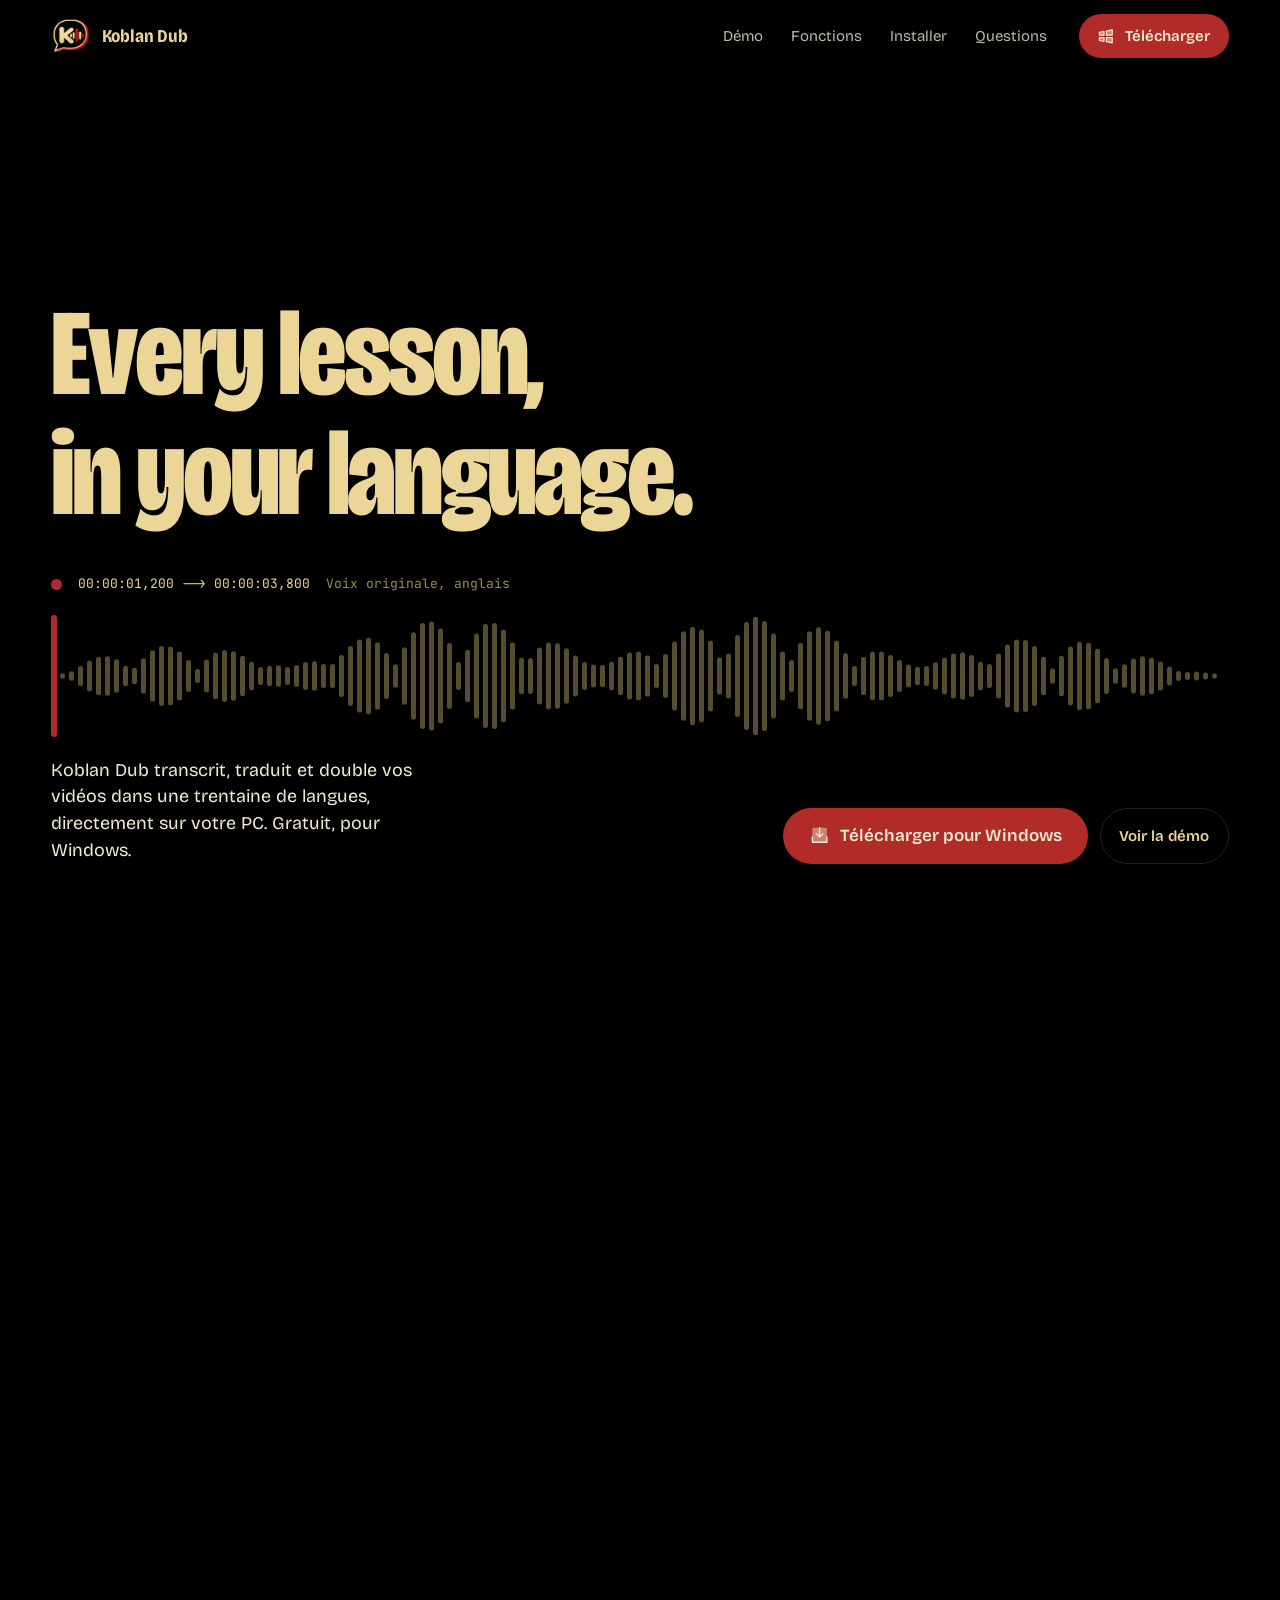
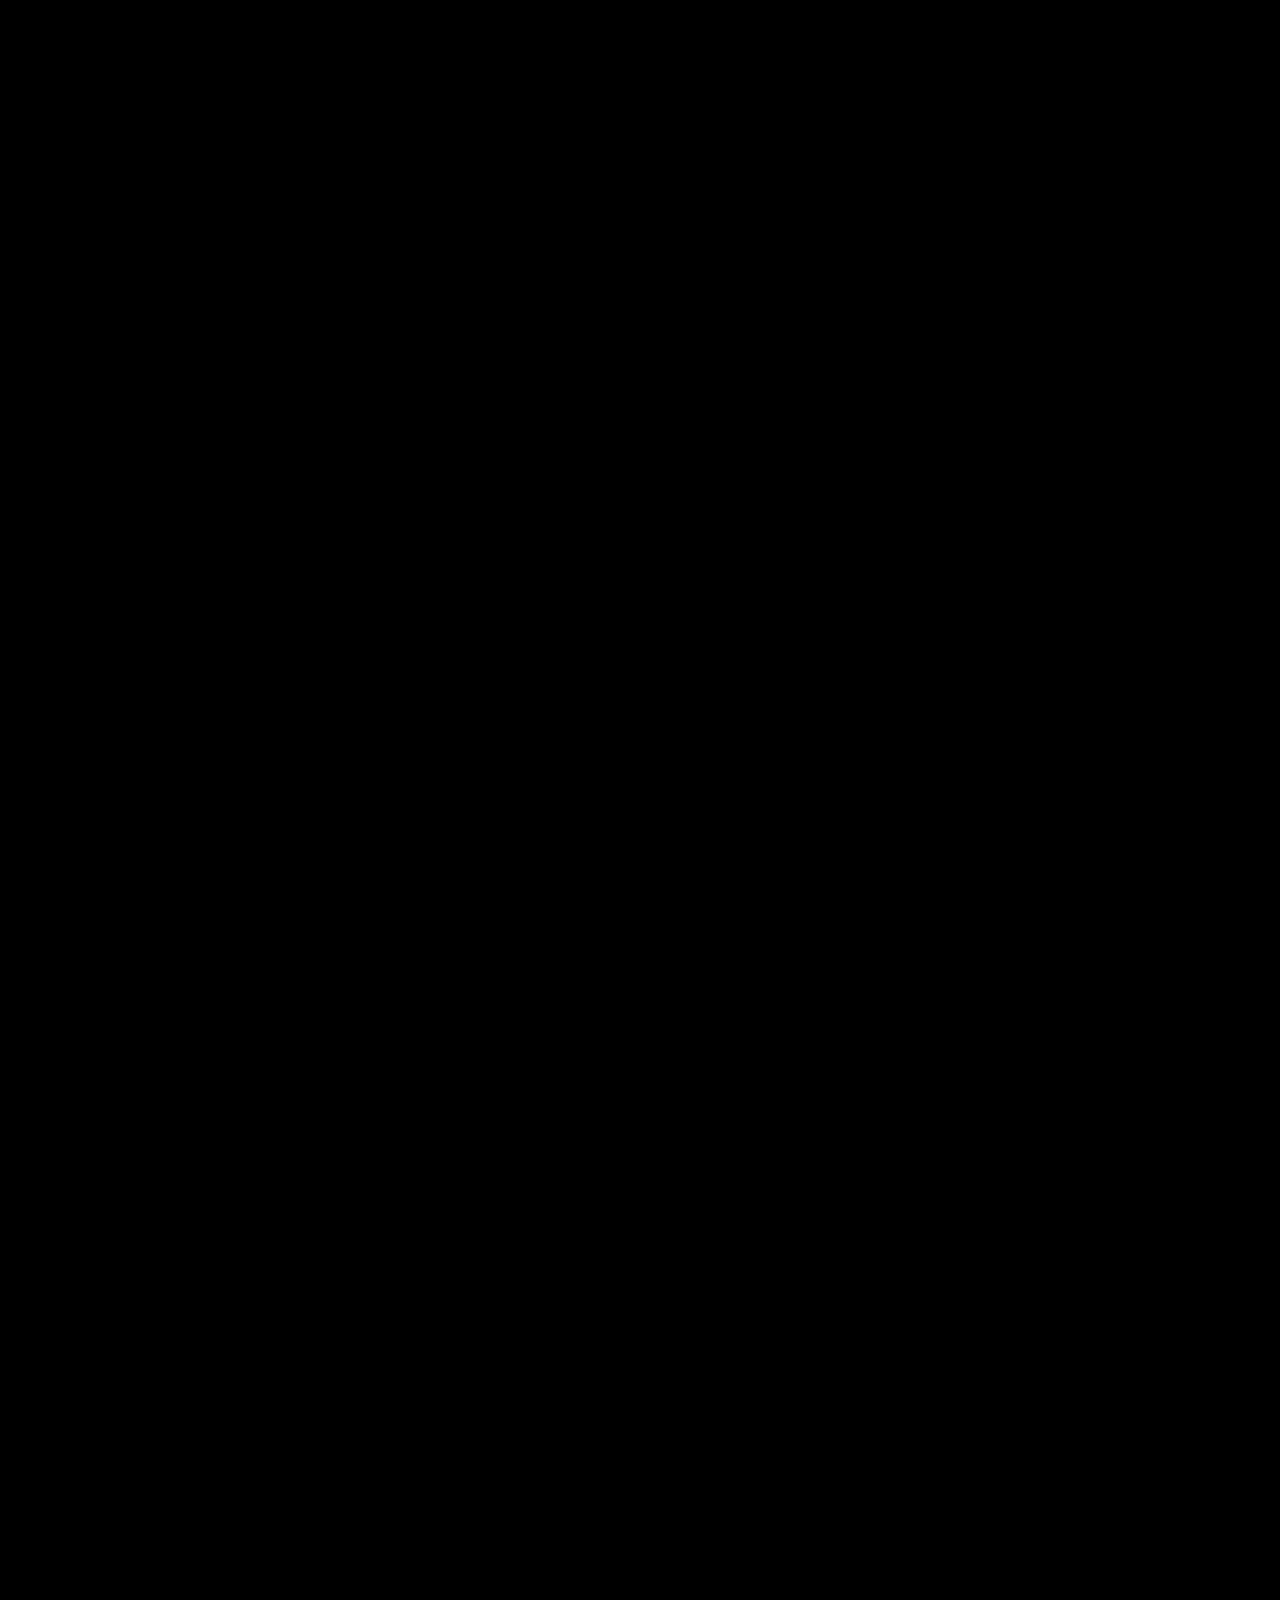
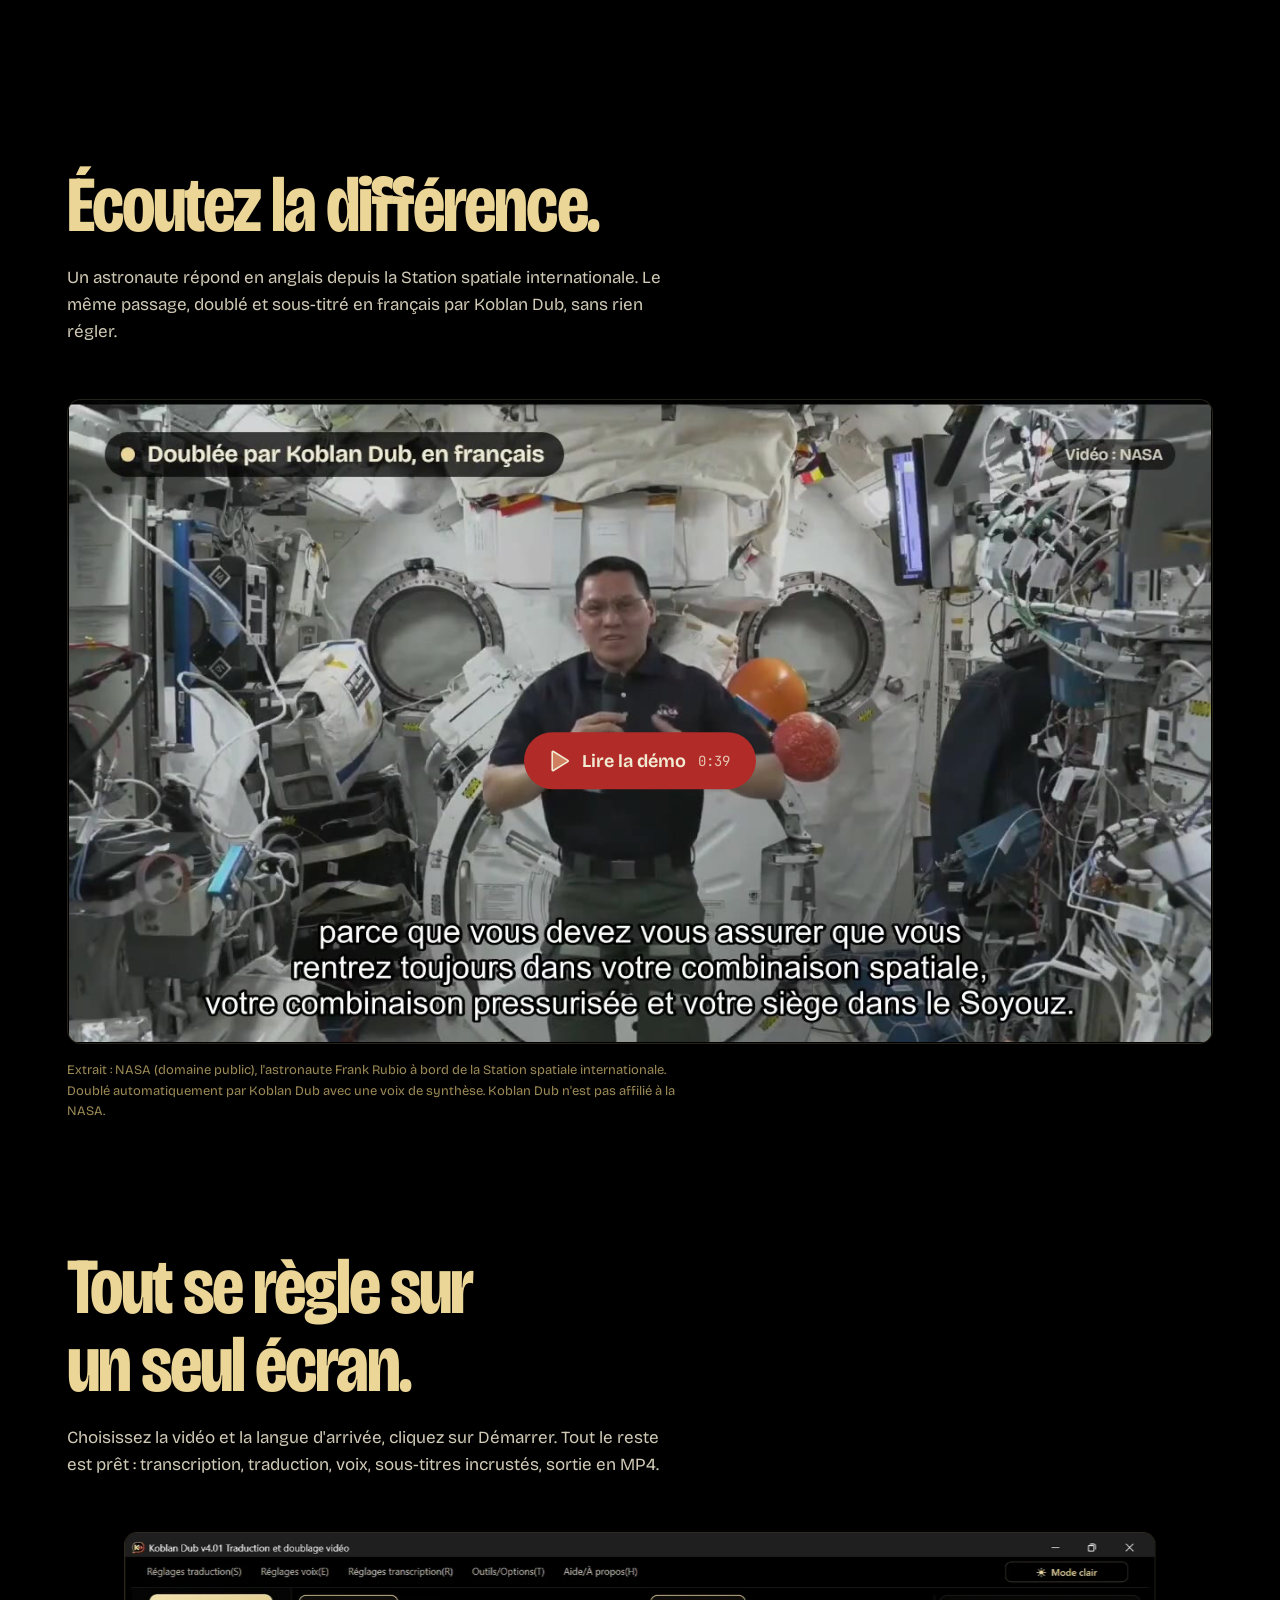
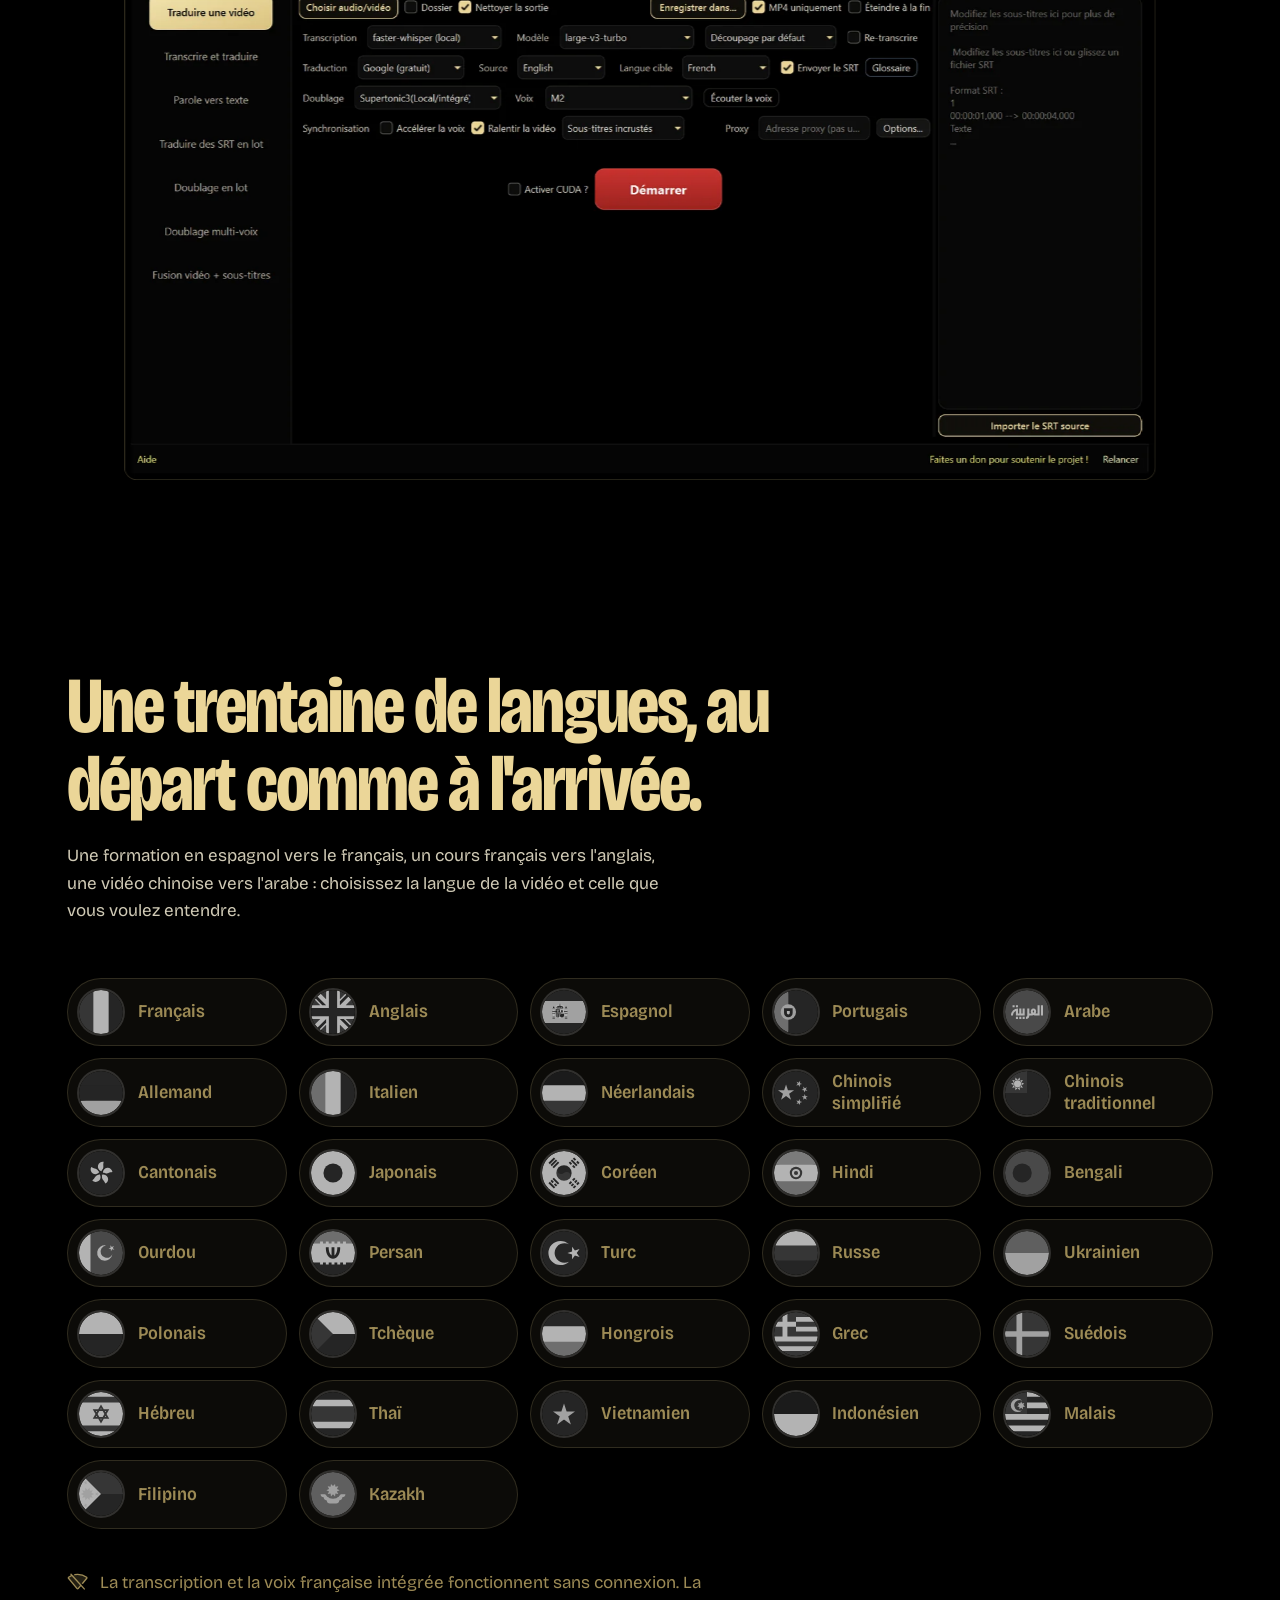
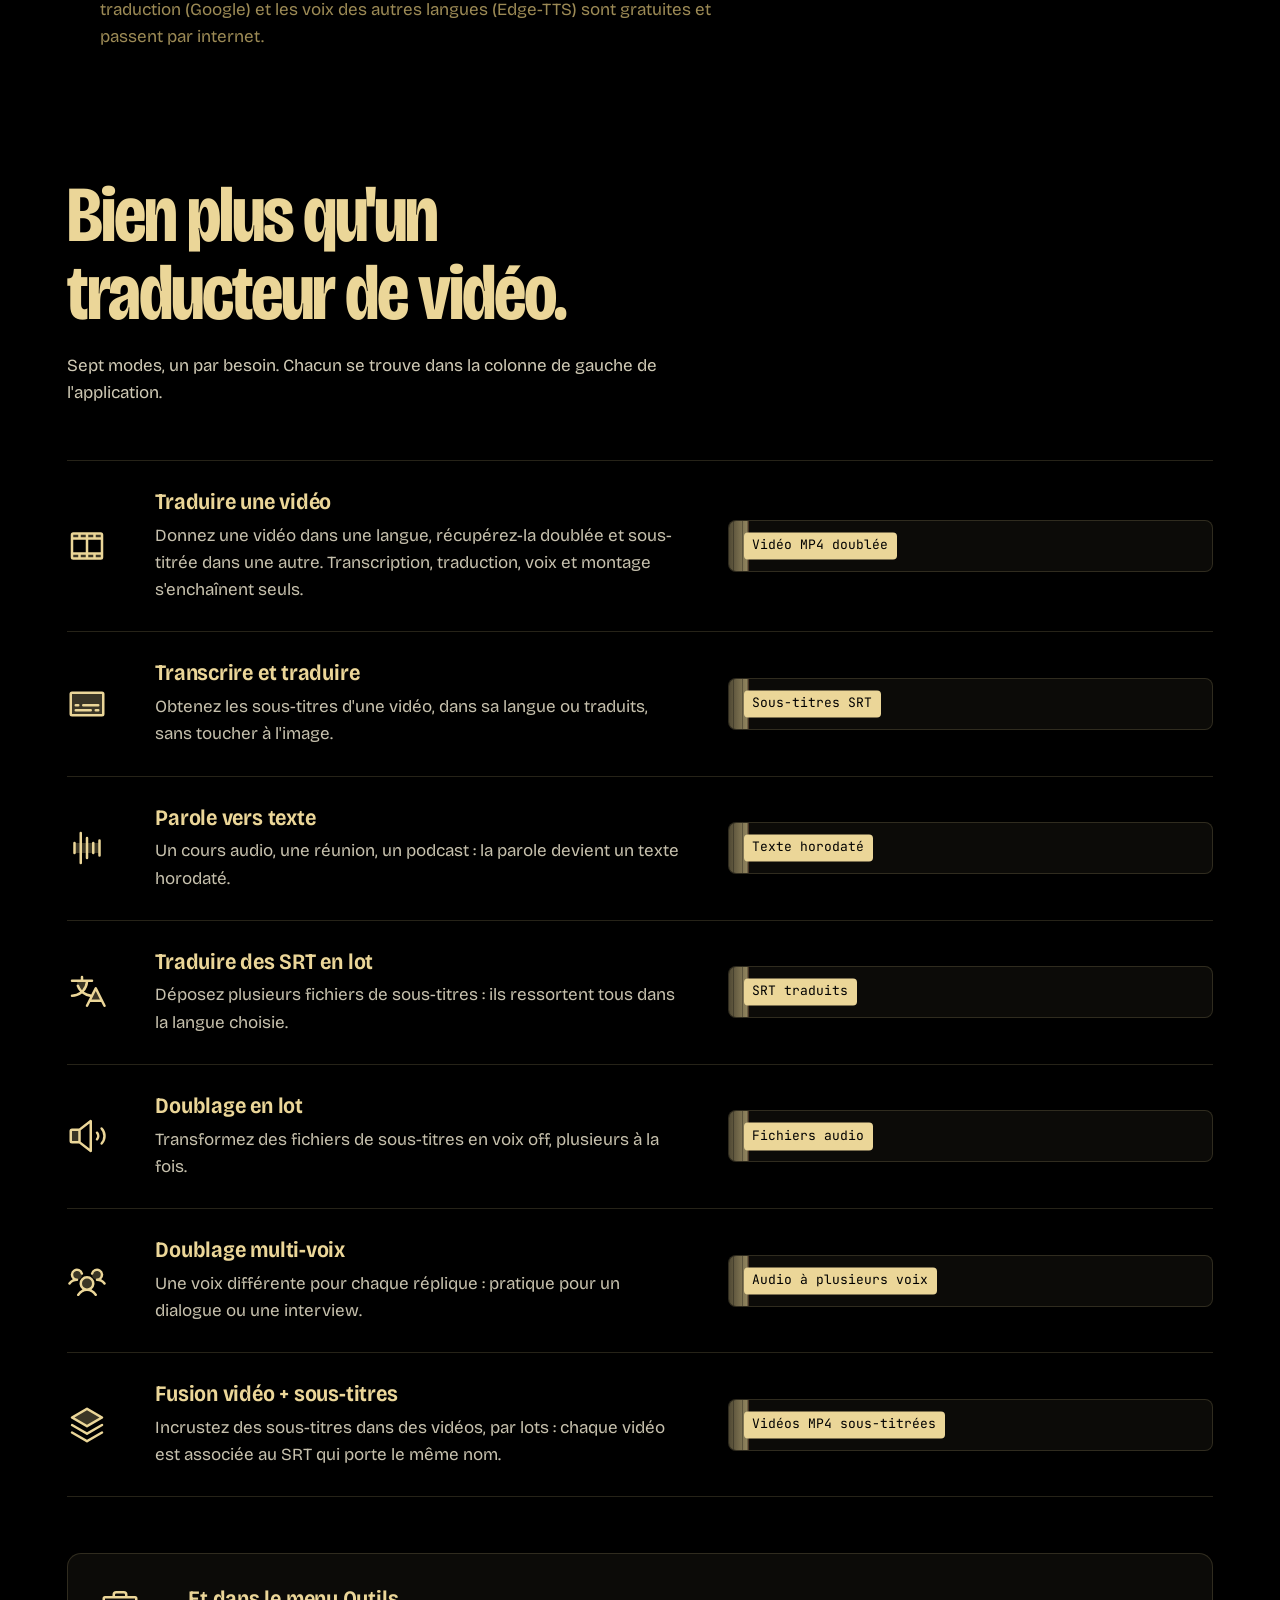
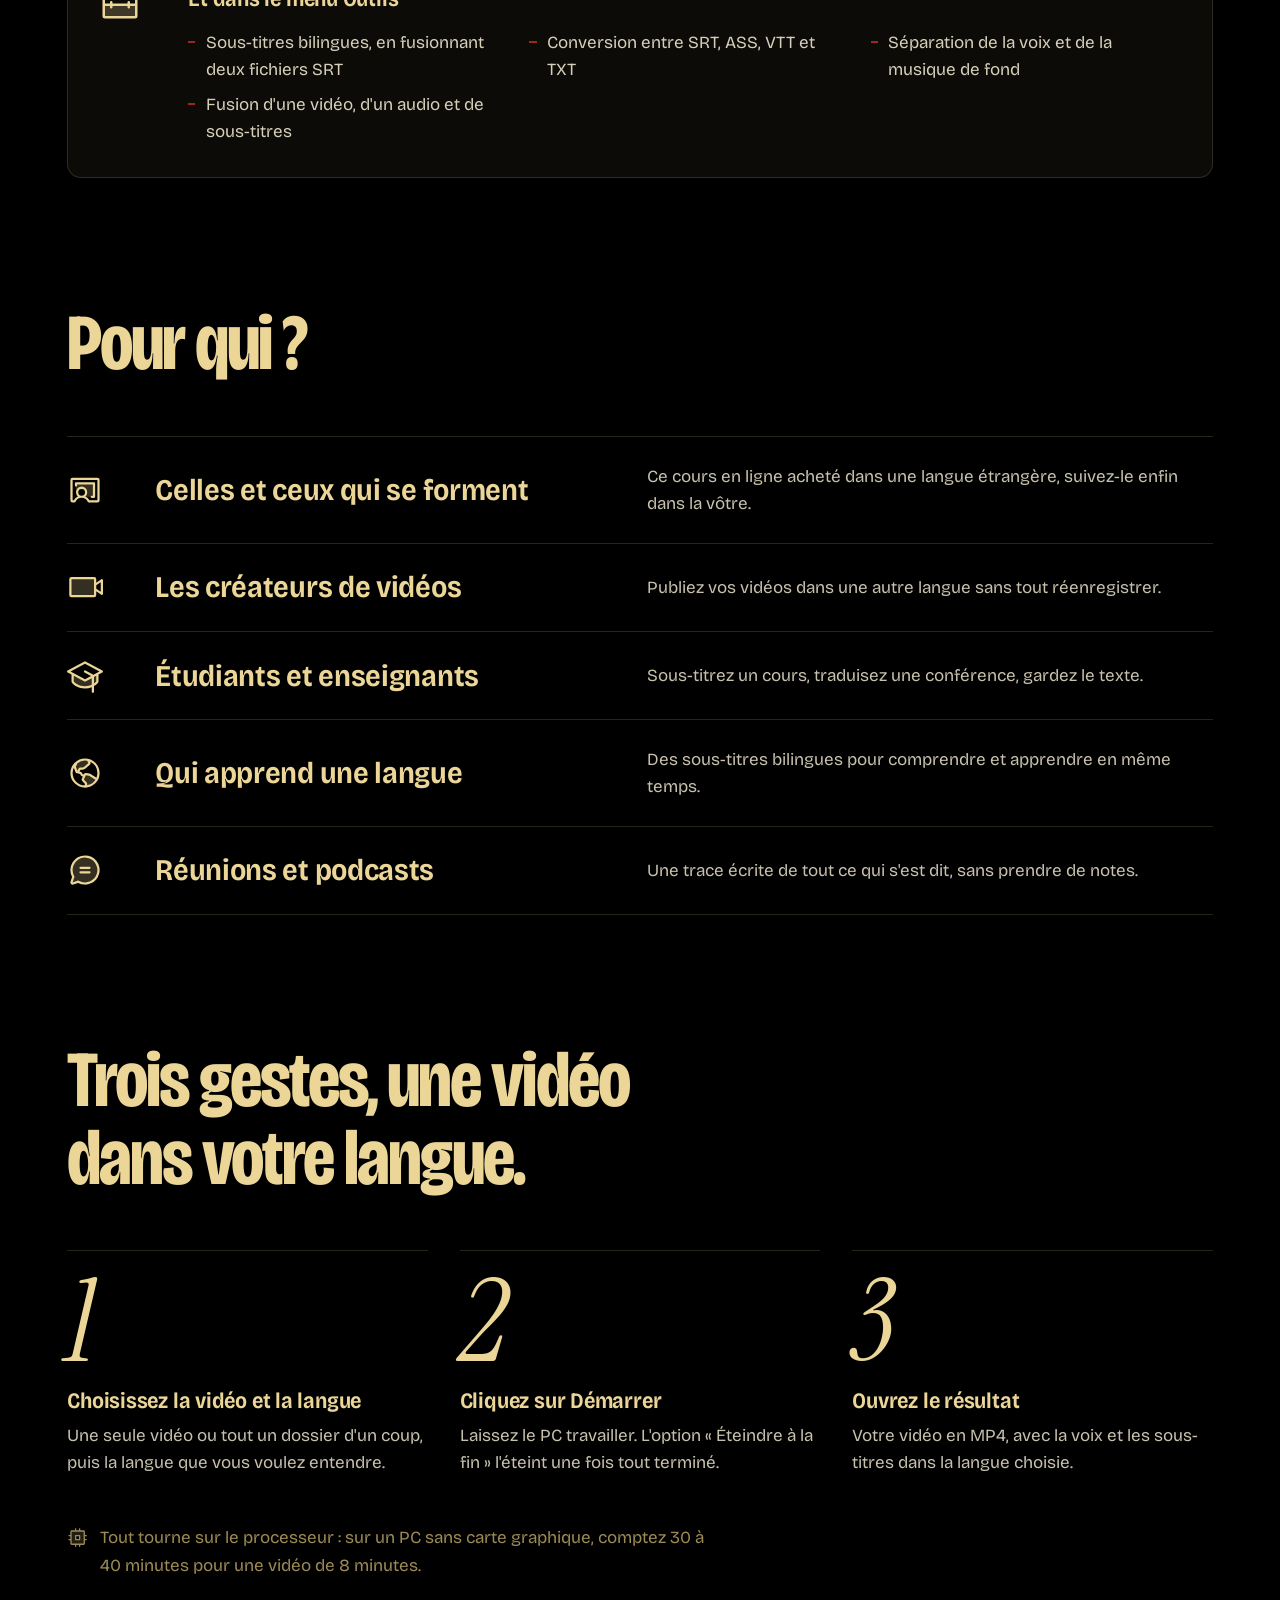
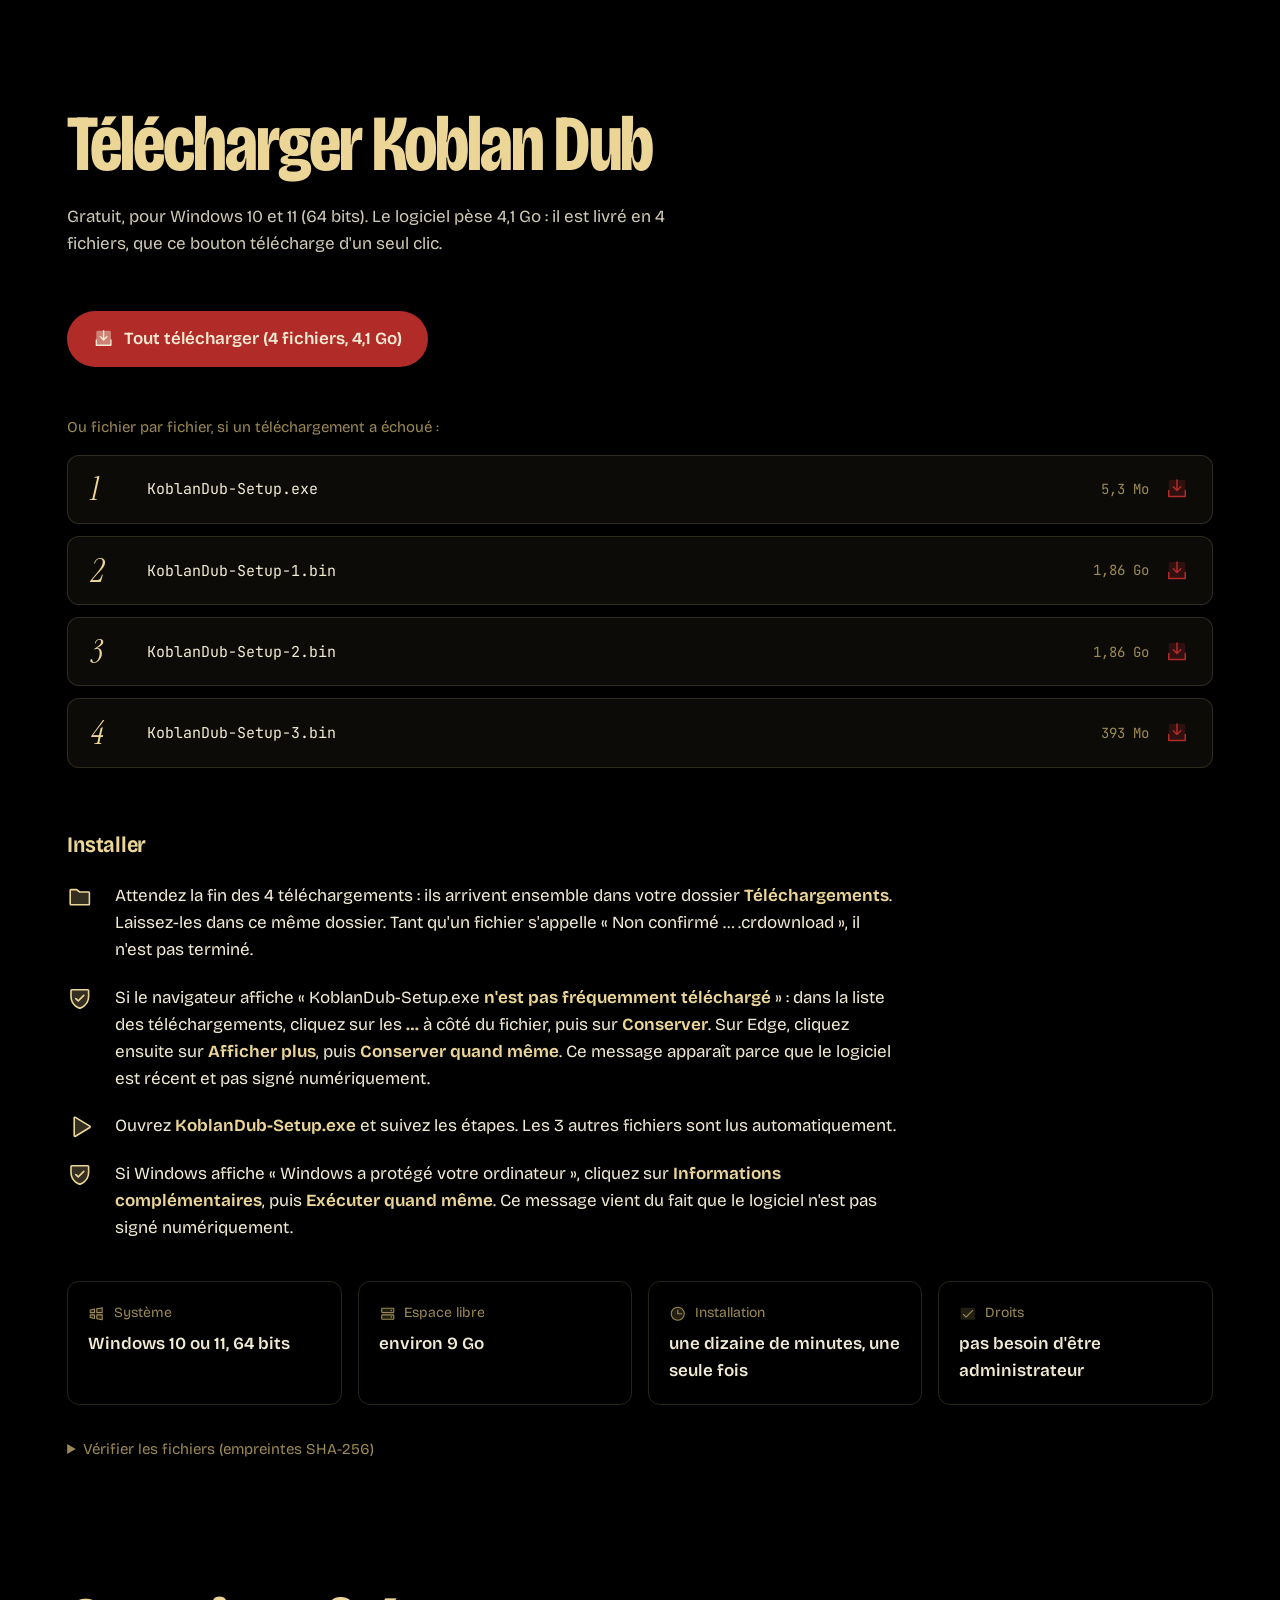
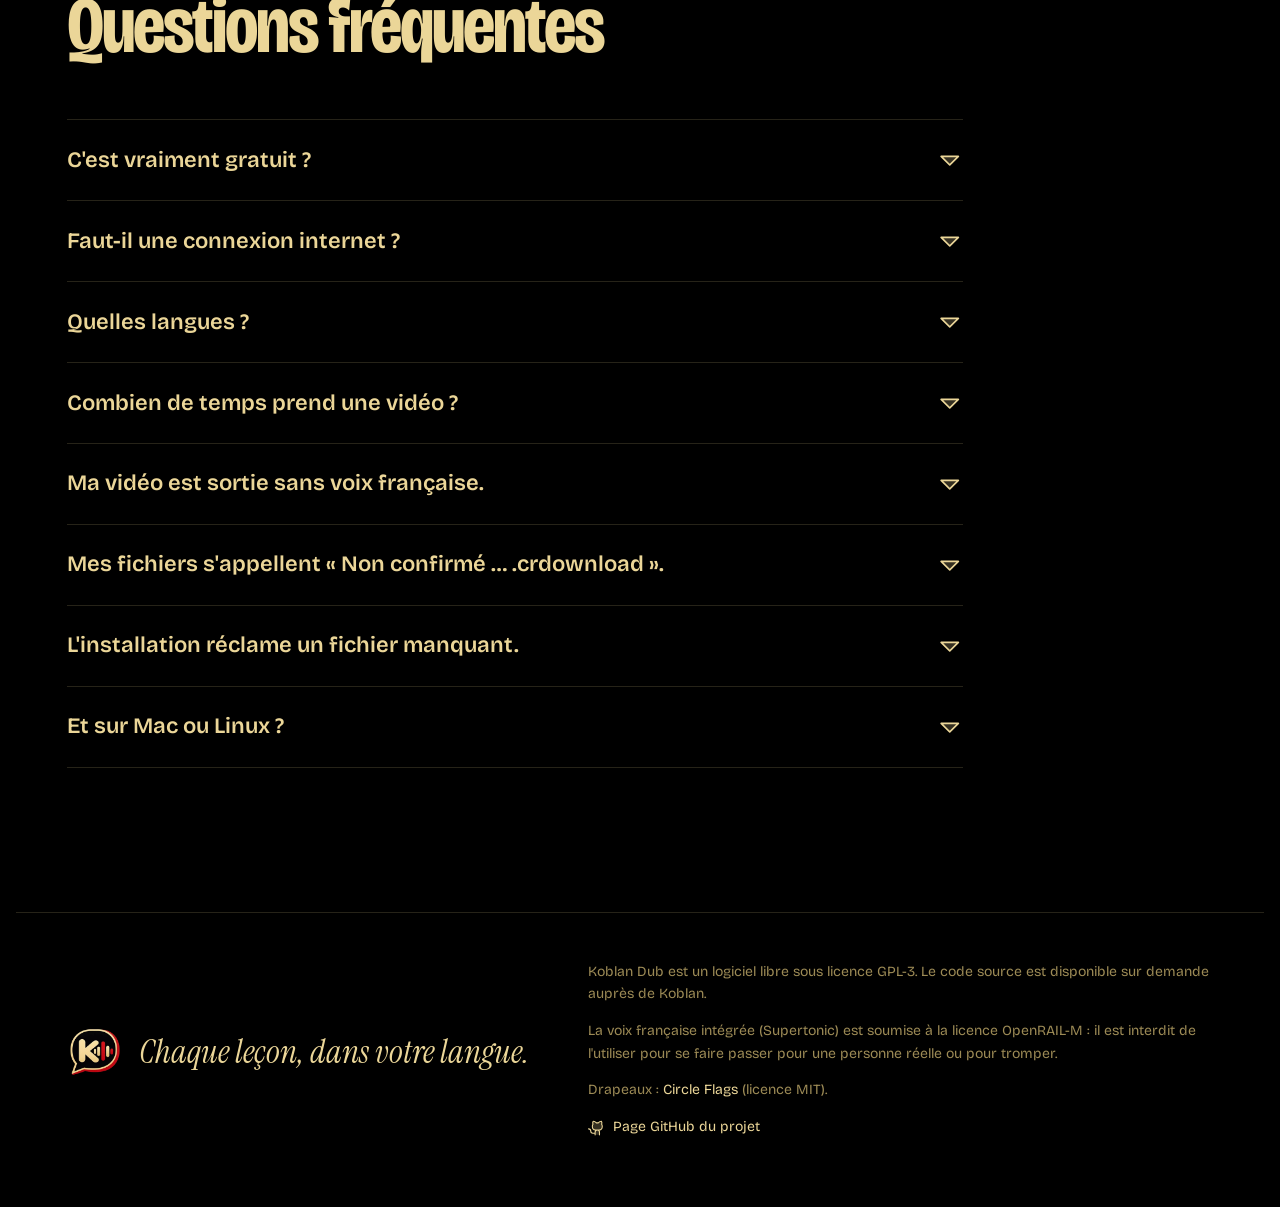
==== commit 8f2d4bd9: "Telechargement : .exe lance en dernier, consignes avertissement Edge et fichiers .crdownload Co-Auth" ====
--- a/index.html
+++ b/index.html
@@ -333,7 +333,11 @@
       <ol class="installer__etapes">
         <li>
           <svg class="ico" aria-hidden="true"><use href="assets/icones.svg#i-folder-simple"/></svg>
-          <p>Attendez la fin des 4 téléchargements : ils arrivent ensemble dans votre dossier <strong>Téléchargements</strong>. Laissez-les dans ce même dossier.</p>
+          <p>Attendez la fin des 4 téléchargements : ils arrivent ensemble dans votre dossier <strong>Téléchargements</strong>. Laissez-les dans ce même dossier. Tant qu'un fichier s'appelle « Non confirmé … .crdownload », il n'est pas terminé.</p>
+        </li>
+        <li>
+          <svg class="ico" aria-hidden="true"><use href="assets/icones.svg#i-shield-check"/></svg>
+          <p>Si le navigateur affiche « KoblanDub-Setup.exe <strong>n'est pas fréquemment téléchargé</strong> » : dans la liste des téléchargements, cliquez sur les <strong>…</strong> à côté du fichier, puis sur <strong>Conserver</strong>. Sur Edge, cliquez ensuite sur <strong>Afficher plus</strong>, puis <strong>Conserver quand même</strong>. Ce message apparaît parce que le logiciel est récent et pas signé numériquement.</p>
         </li>
         <li>
           <svg class="ico" aria-hidden="true"><use href="assets/icones.svg#i-play"/></svg>
@@ -387,6 +391,10 @@
       <details>
         <summary>Ma vidéo est sortie sans voix française.<svg class="ico" aria-hidden="true"><use href="assets/icones.svg#i-caret-down"/></svg></summary>
         <p>Vérifiez que la case « Voix » n'est pas réglée sur « No », puis relancez.</p>
+      </details>
+      <details>
+        <summary>Mes fichiers s'appellent « Non confirmé … .crdownload ».<svg class="ico" aria-hidden="true"><use href="assets/icones.svg#i-caret-down"/></svg></summary>
+        <p>C'est le nom provisoire que le navigateur donne à un téléchargement en cours ou en attente de votre accord. Attendez la fin des téléchargements. Pour KoblanDub-Setup.exe, le navigateur attend aussi que vous cliquiez sur … puis Conserver (sur Edge : Afficher plus, puis Conserver quand même). Les fichiers prennent alors leur vrai nom. N'ouvrez jamais un fichier .crdownload.</p>
       </details>
       <details>
         <summary>L'installation réclame un fichier manquant.<svg class="ico" aria-hidden="true"><use href="assets/icones.svg#i-caret-down"/></svg></summary>
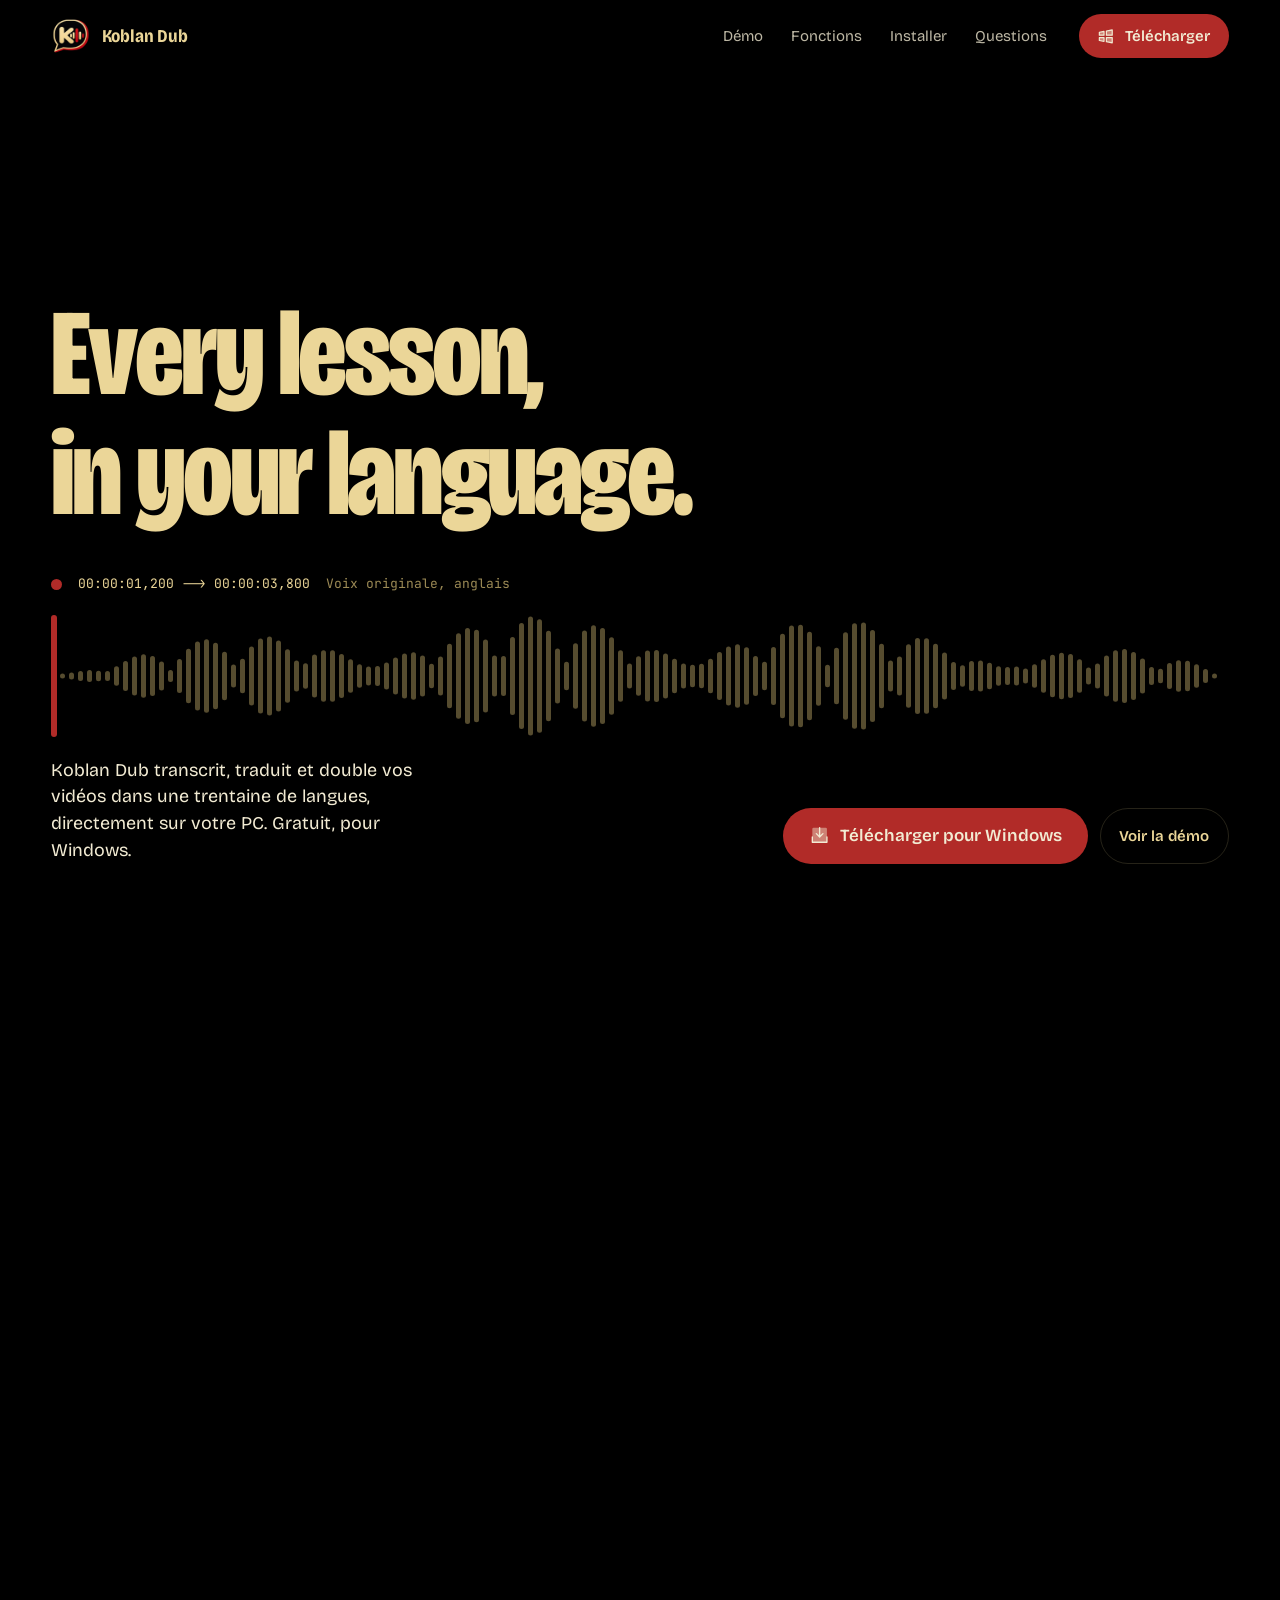
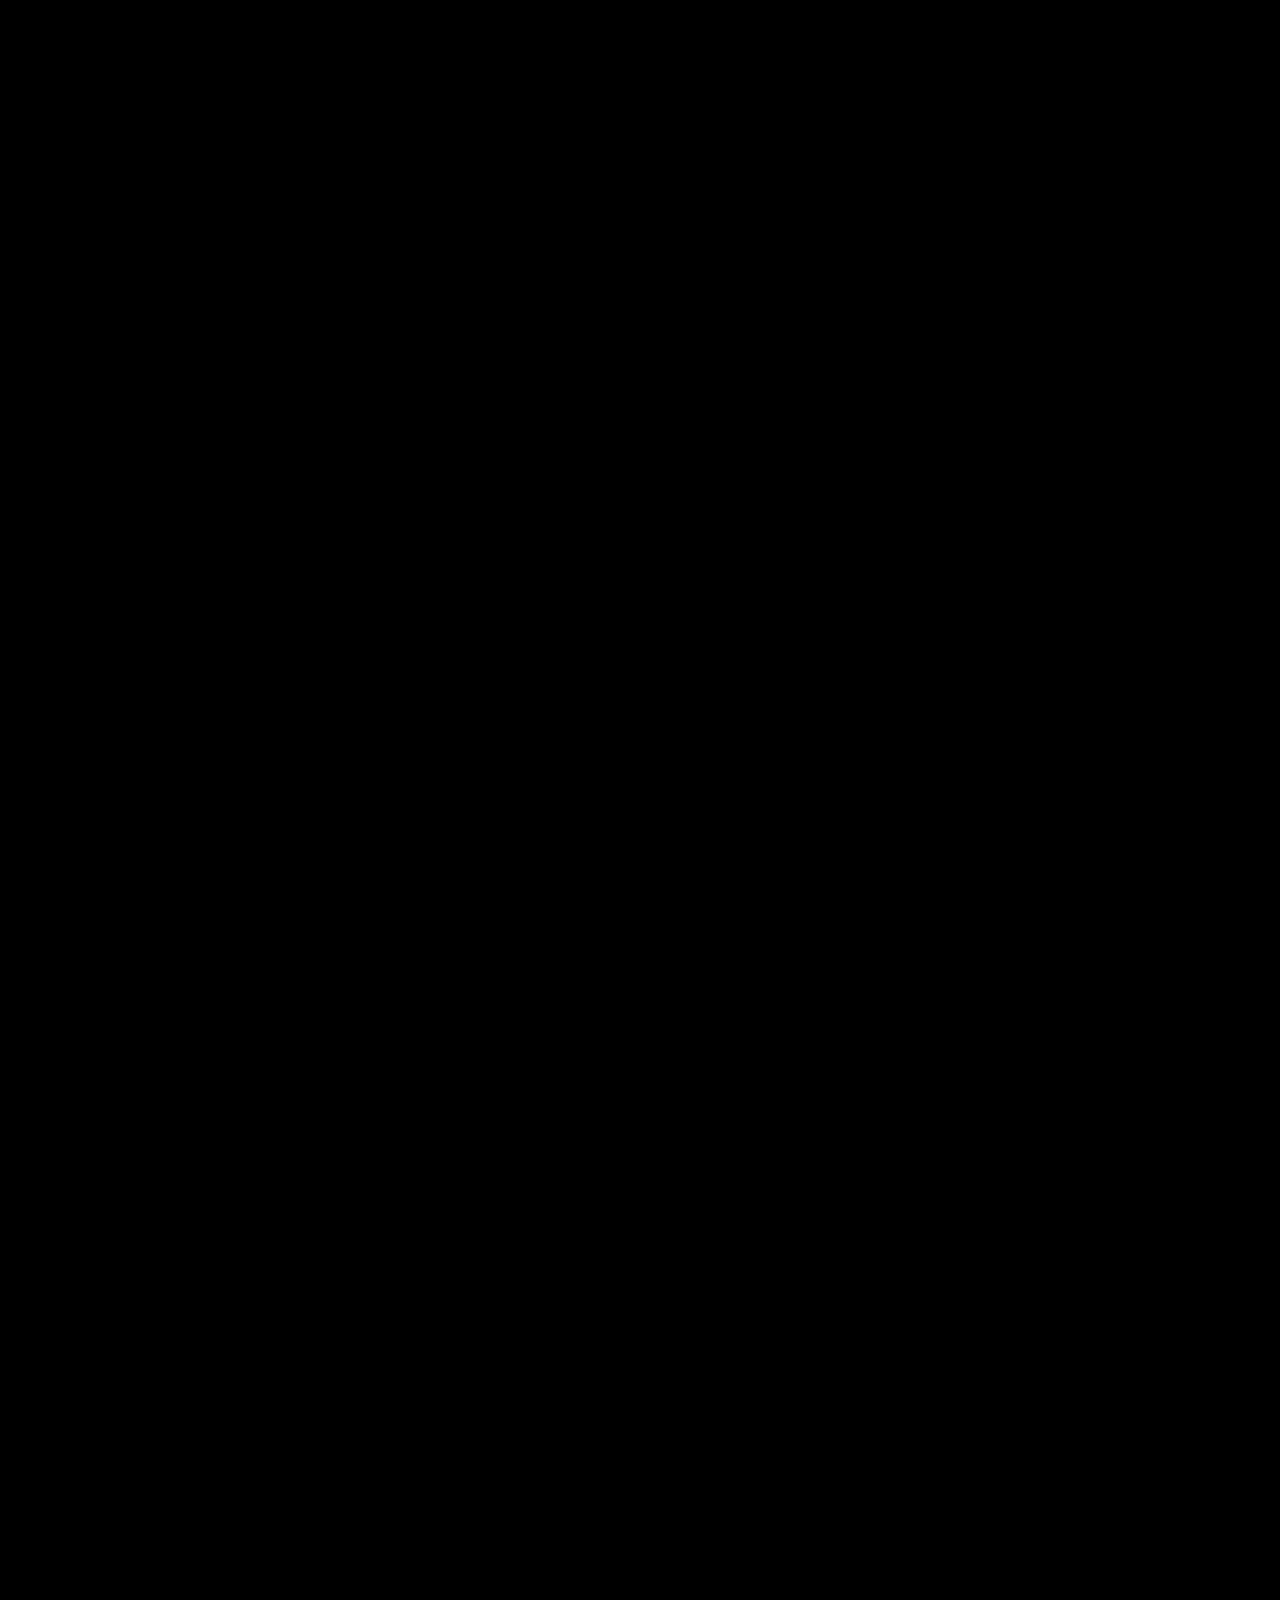
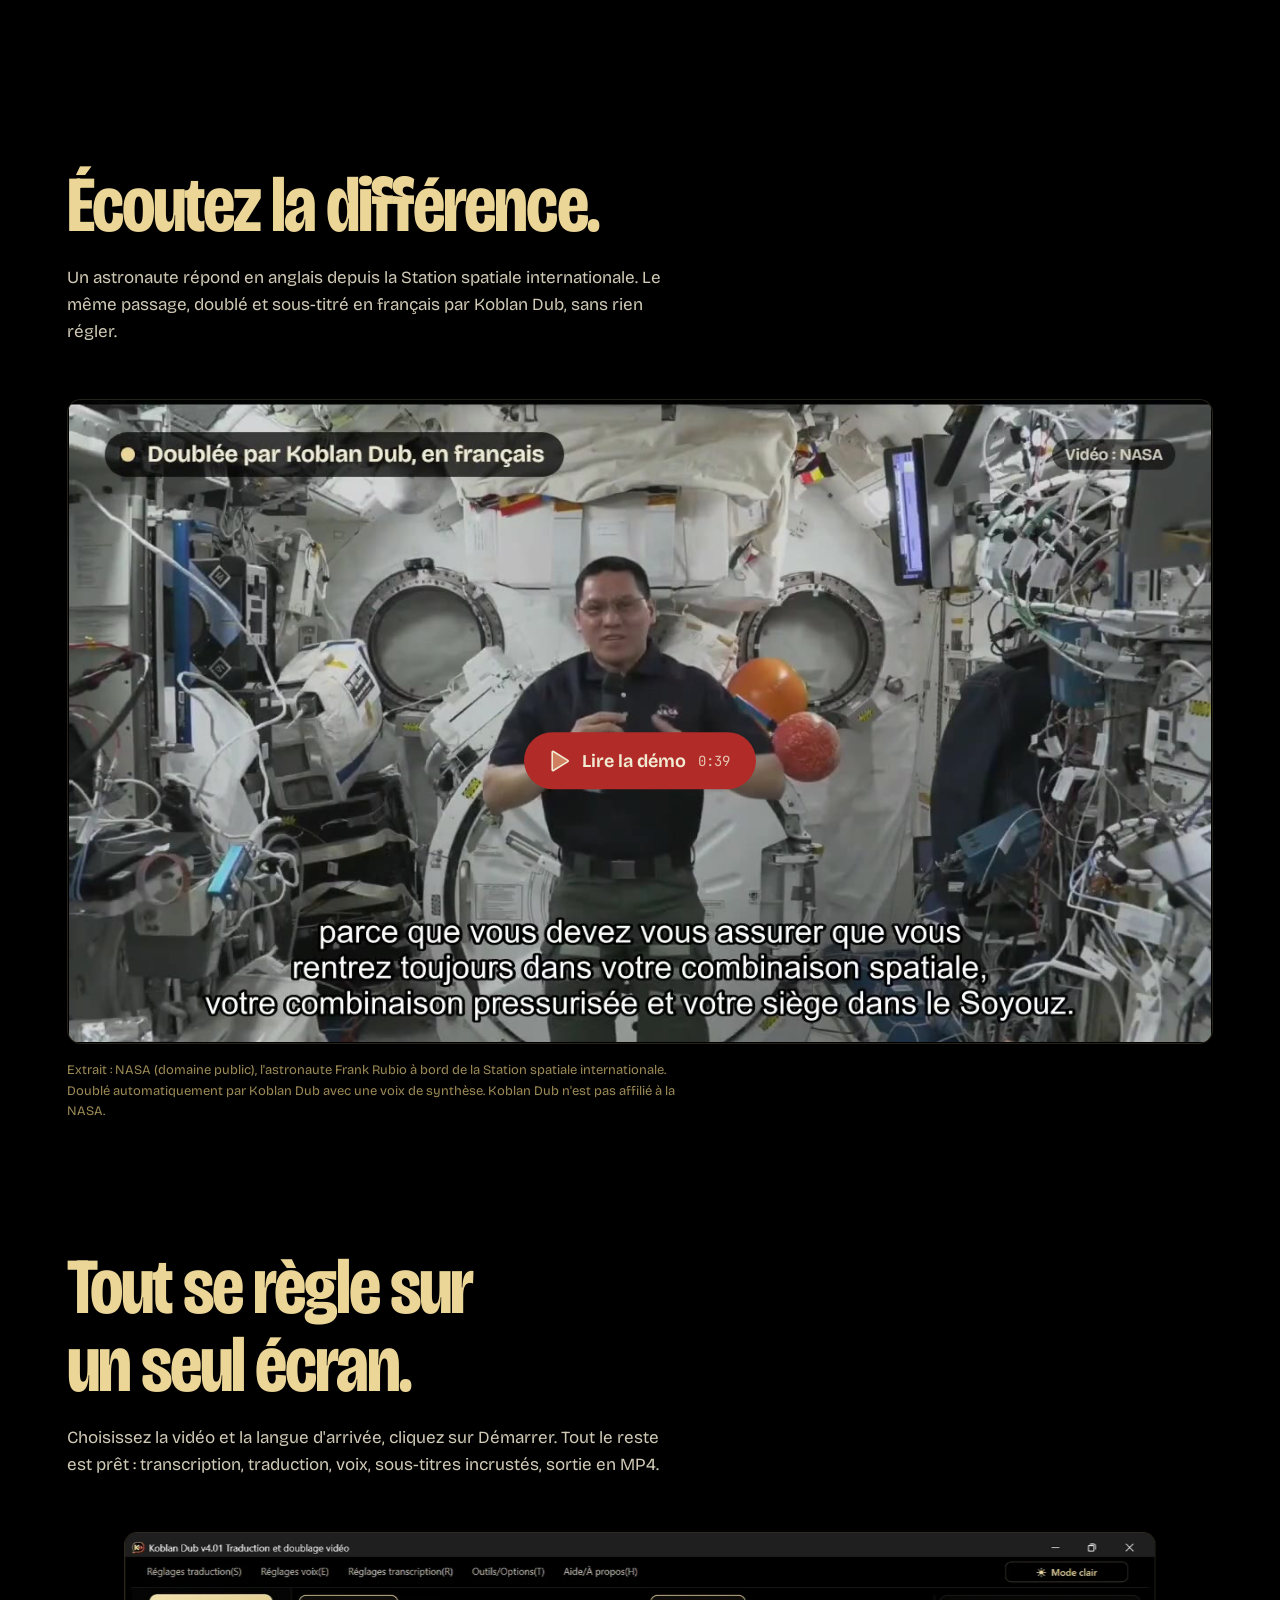
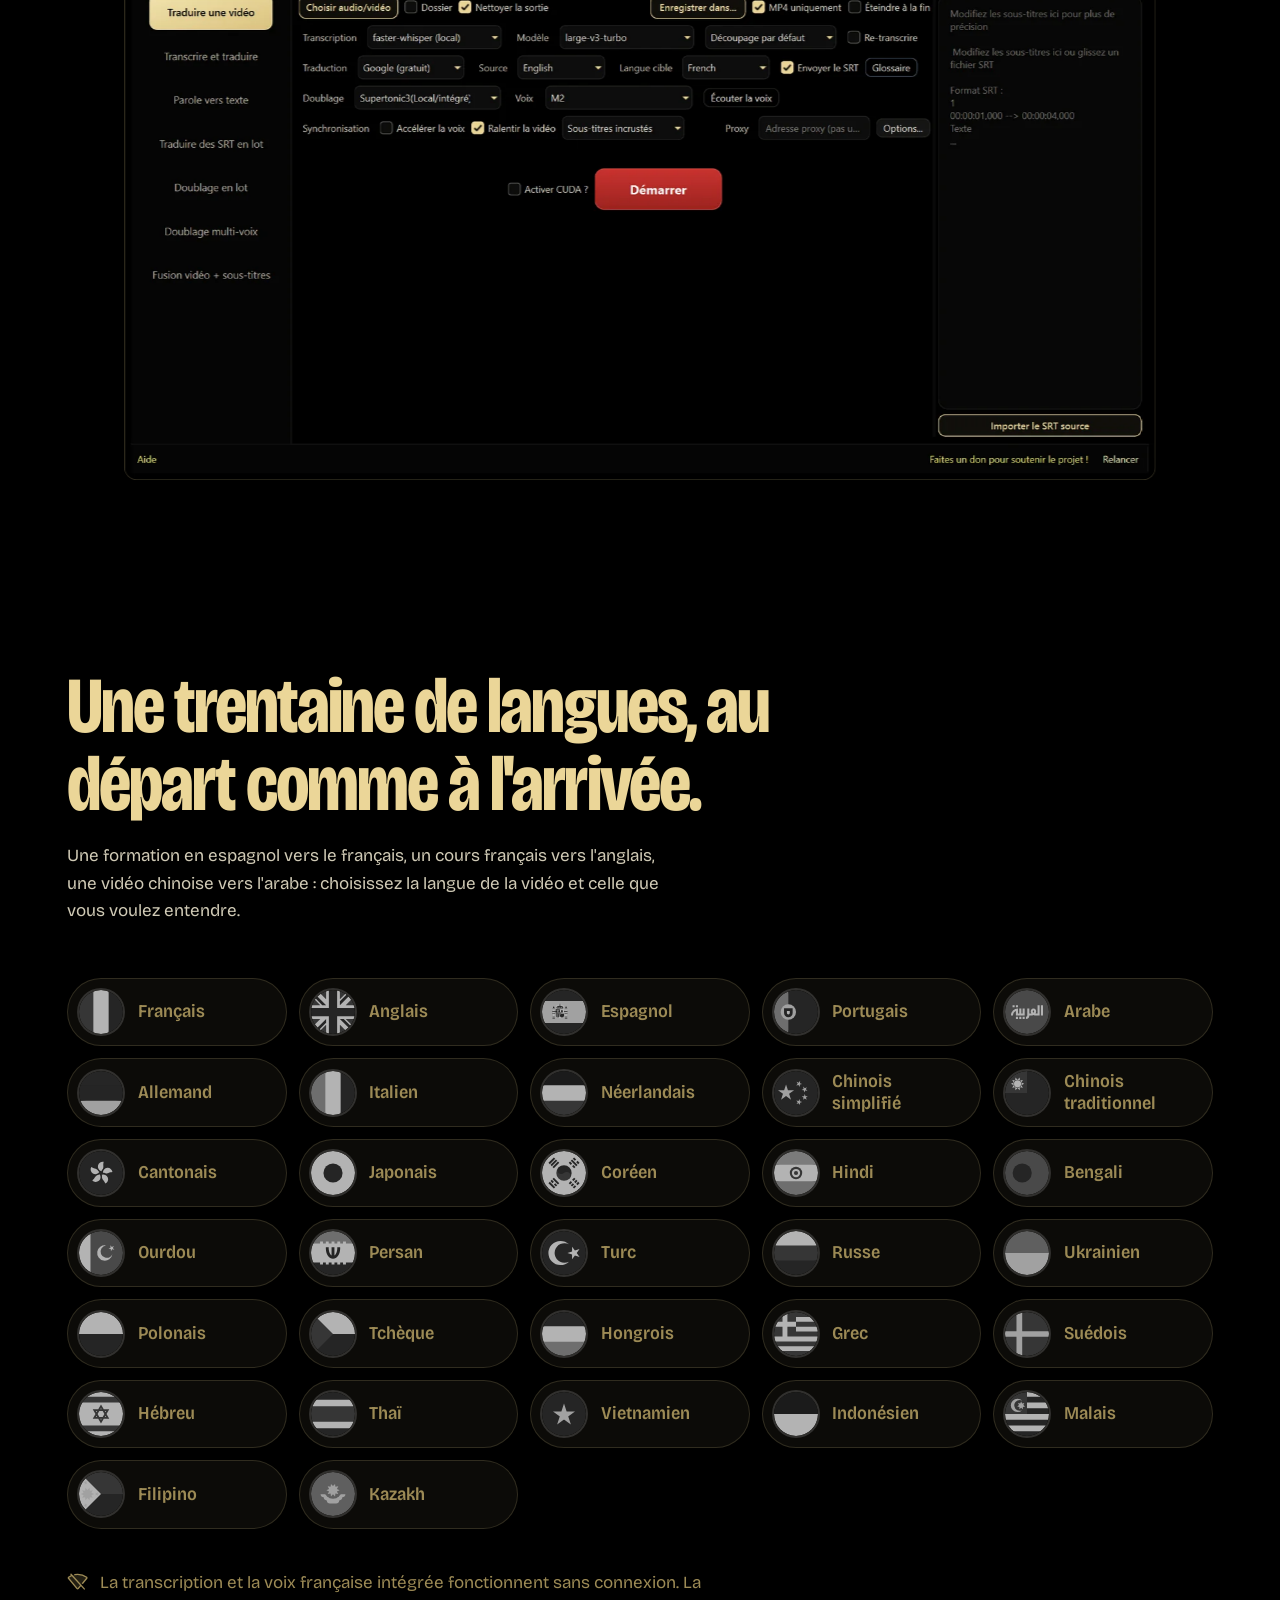
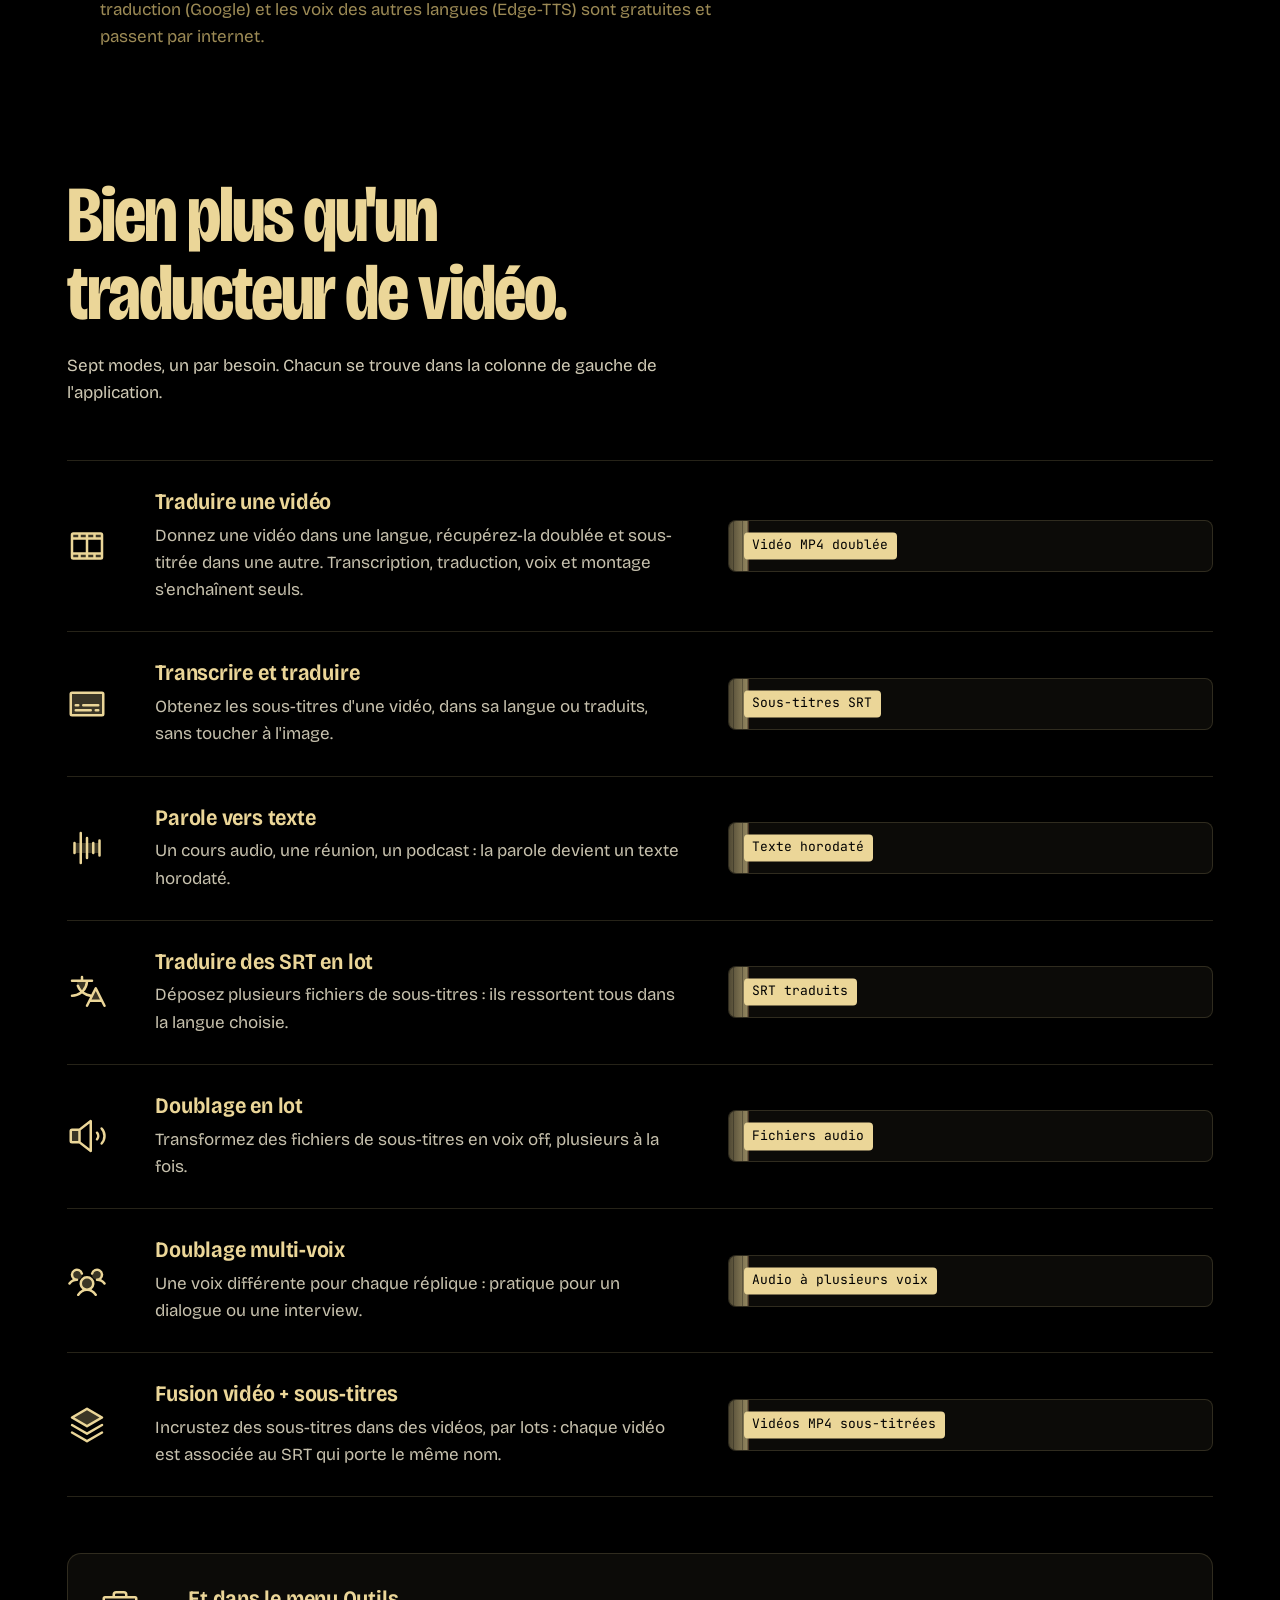
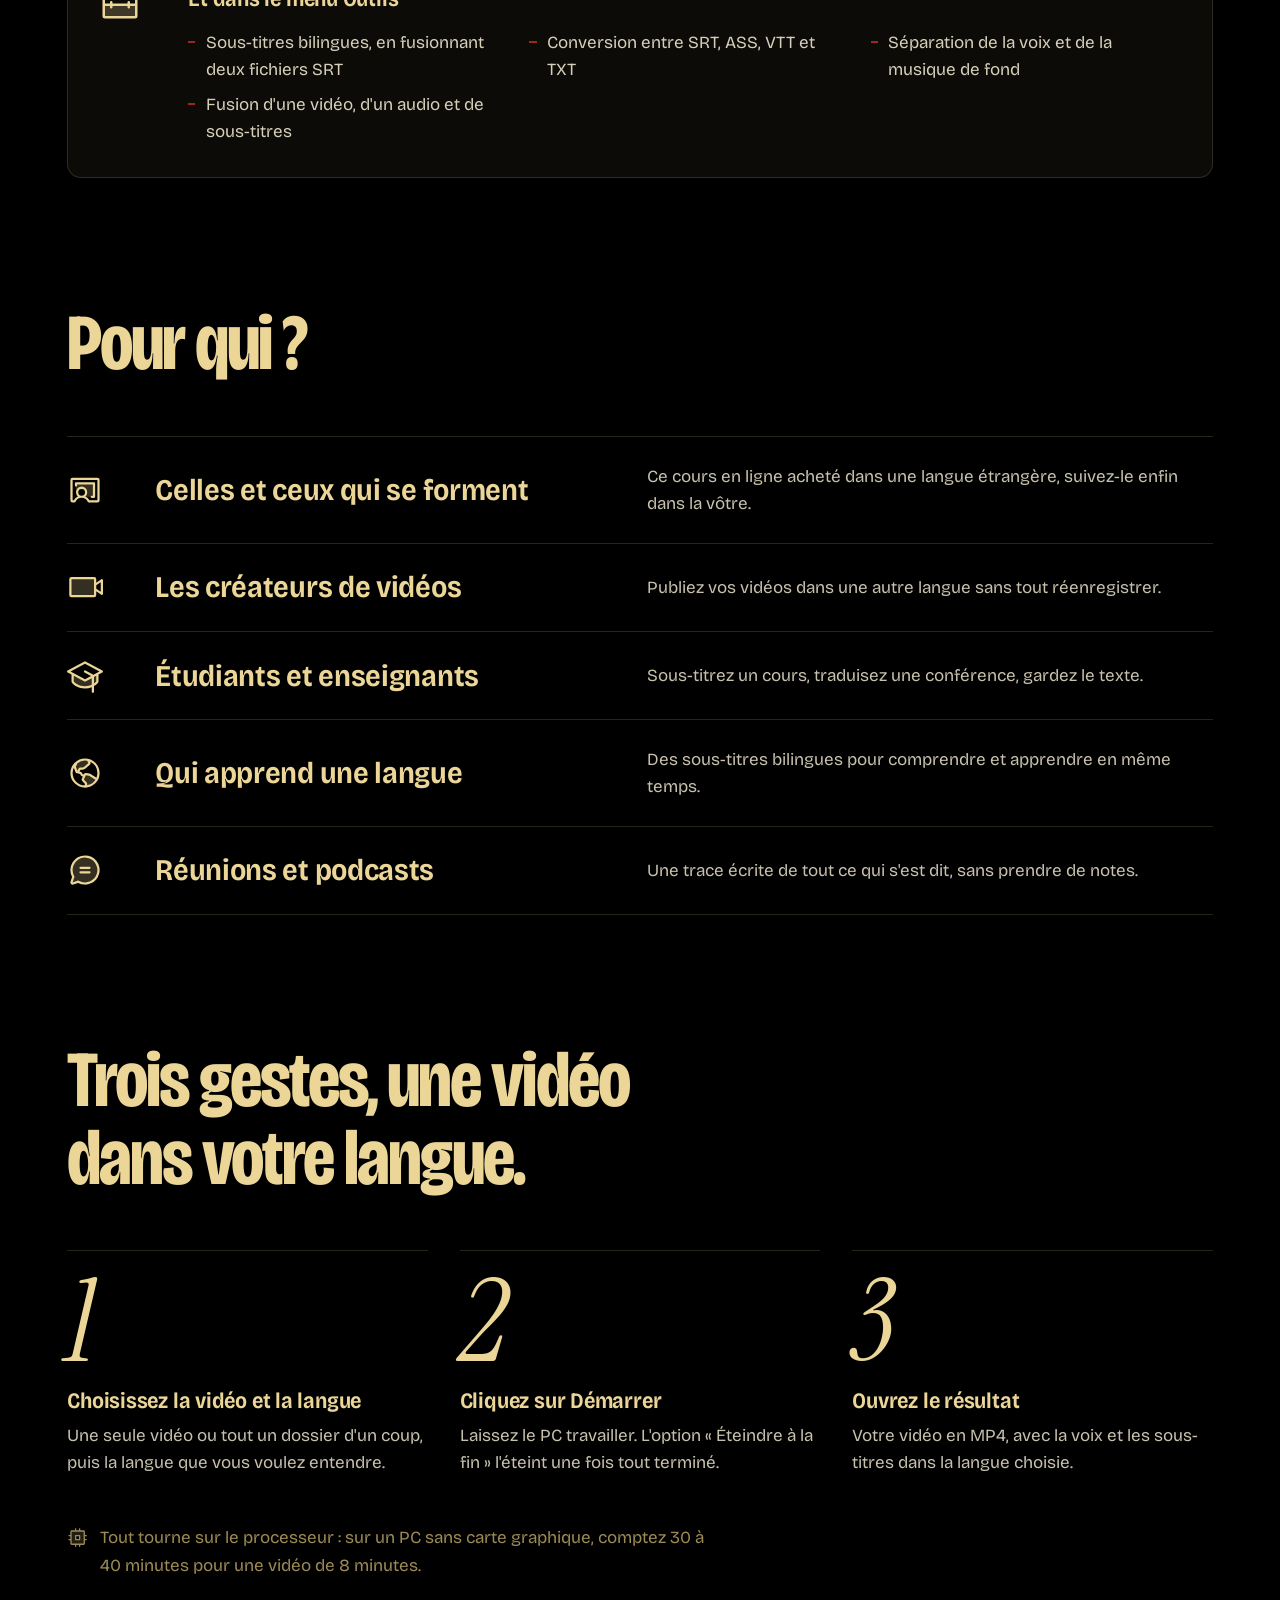
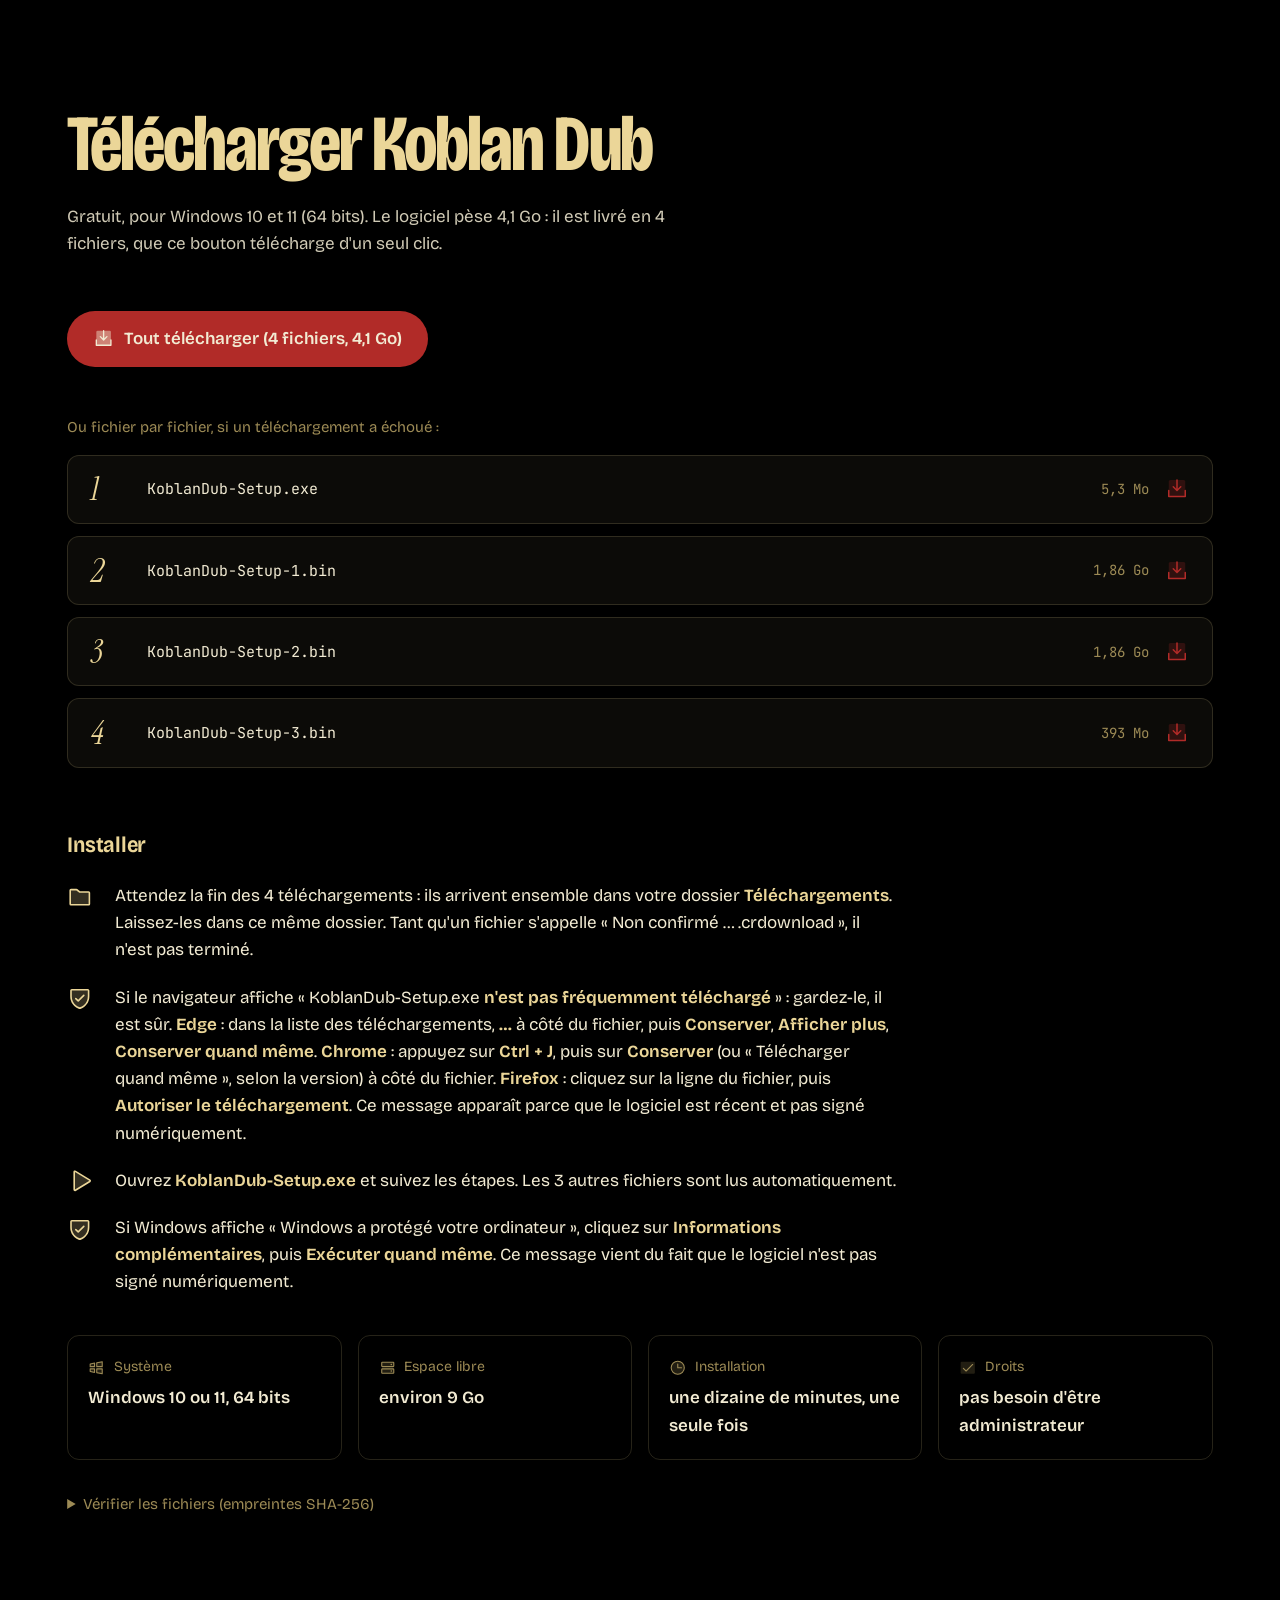
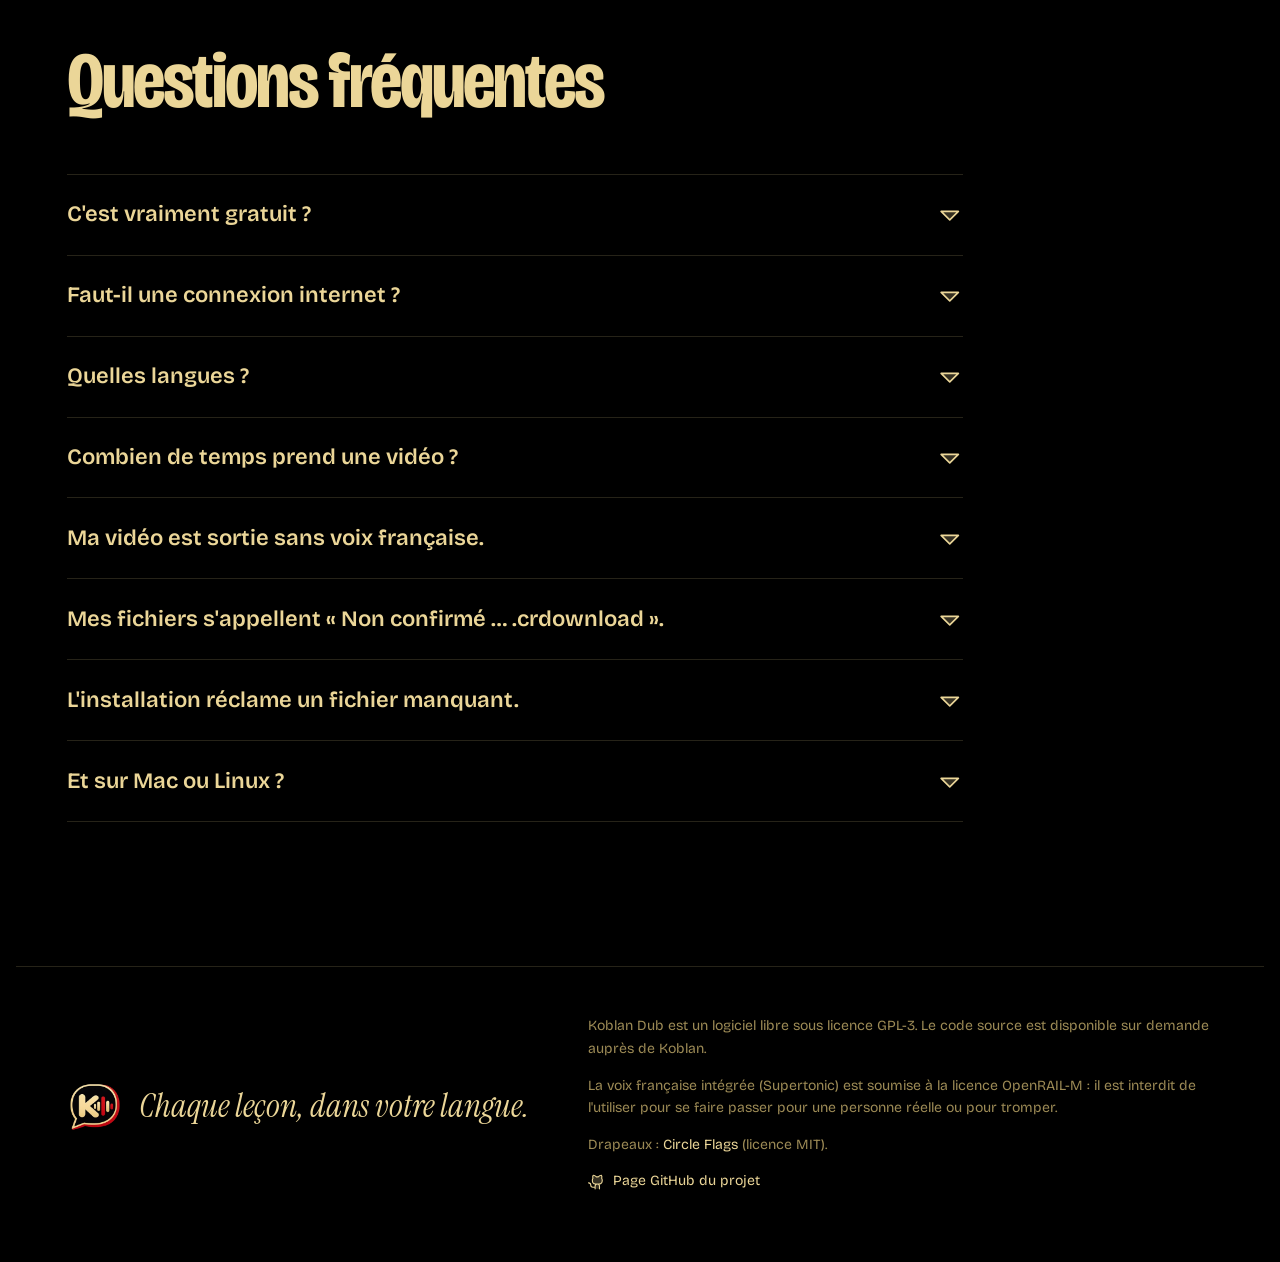
==== commit e74558aa: "Consignes de telechargement pour Chrome et Firefox Co-Authored-By: Claude Opus 5.5 <noreply@anthropi" ====
--- a/index.html
+++ b/index.html
@@ -337,7 +337,7 @@
         </li>
         <li>
           <svg class="ico" aria-hidden="true"><use href="assets/icones.svg#i-shield-check"/></svg>
-          <p>Si le navigateur affiche « KoblanDub-Setup.exe <strong>n'est pas fréquemment téléchargé</strong> » : dans la liste des téléchargements, cliquez sur les <strong>…</strong> à côté du fichier, puis sur <strong>Conserver</strong>. Sur Edge, cliquez ensuite sur <strong>Afficher plus</strong>, puis <strong>Conserver quand même</strong>. Ce message apparaît parce que le logiciel est récent et pas signé numériquement.</p>
+          <p>Si le navigateur affiche « KoblanDub-Setup.exe <strong>n'est pas fréquemment téléchargé</strong> » : gardez-le, il est sûr. <strong>Edge</strong> : dans la liste des téléchargements, <strong>…</strong> à côté du fichier, puis <strong>Conserver</strong>, <strong>Afficher plus</strong>, <strong>Conserver quand même</strong>. <strong>Chrome</strong> : appuyez sur <strong>Ctrl + J</strong>, puis sur <strong>Conserver</strong> (ou « Télécharger quand même », selon la version) à côté du fichier. <strong>Firefox</strong> : cliquez sur la ligne du fichier, puis <strong>Autoriser le téléchargement</strong>. Ce message apparaît parce que le logiciel est récent et pas signé numériquement.</p>
         </li>
         <li>
           <svg class="ico" aria-hidden="true"><use href="assets/icones.svg#i-play"/></svg>
@@ -394,7 +394,7 @@
       </details>
       <details>
         <summary>Mes fichiers s'appellent « Non confirmé … .crdownload ».<svg class="ico" aria-hidden="true"><use href="assets/icones.svg#i-caret-down"/></svg></summary>
-        <p>C'est le nom provisoire que le navigateur donne à un téléchargement en cours ou en attente de votre accord. Attendez la fin des téléchargements. Pour KoblanDub-Setup.exe, le navigateur attend aussi que vous cliquiez sur … puis Conserver (sur Edge : Afficher plus, puis Conserver quand même). Les fichiers prennent alors leur vrai nom. N'ouvrez jamais un fichier .crdownload.</p>
+        <p>C'est le nom provisoire que le navigateur donne à un téléchargement en cours ou en attente de votre accord. Attendez la fin des téléchargements. Pour KoblanDub-Setup.exe, le navigateur attend aussi votre accord : sur Edge, … puis Conserver, Afficher plus, Conserver quand même ; sur Chrome, Ctrl + J puis Conserver ; sur Firefox, Autoriser le téléchargement. Les fichiers prennent alors leur vrai nom. N'ouvrez jamais un fichier .crdownload.</p>
       </details>
       <details>
         <summary>L'installation réclame un fichier manquant.<svg class="ico" aria-hidden="true"><use href="assets/icones.svg#i-caret-down"/></svg></summary>
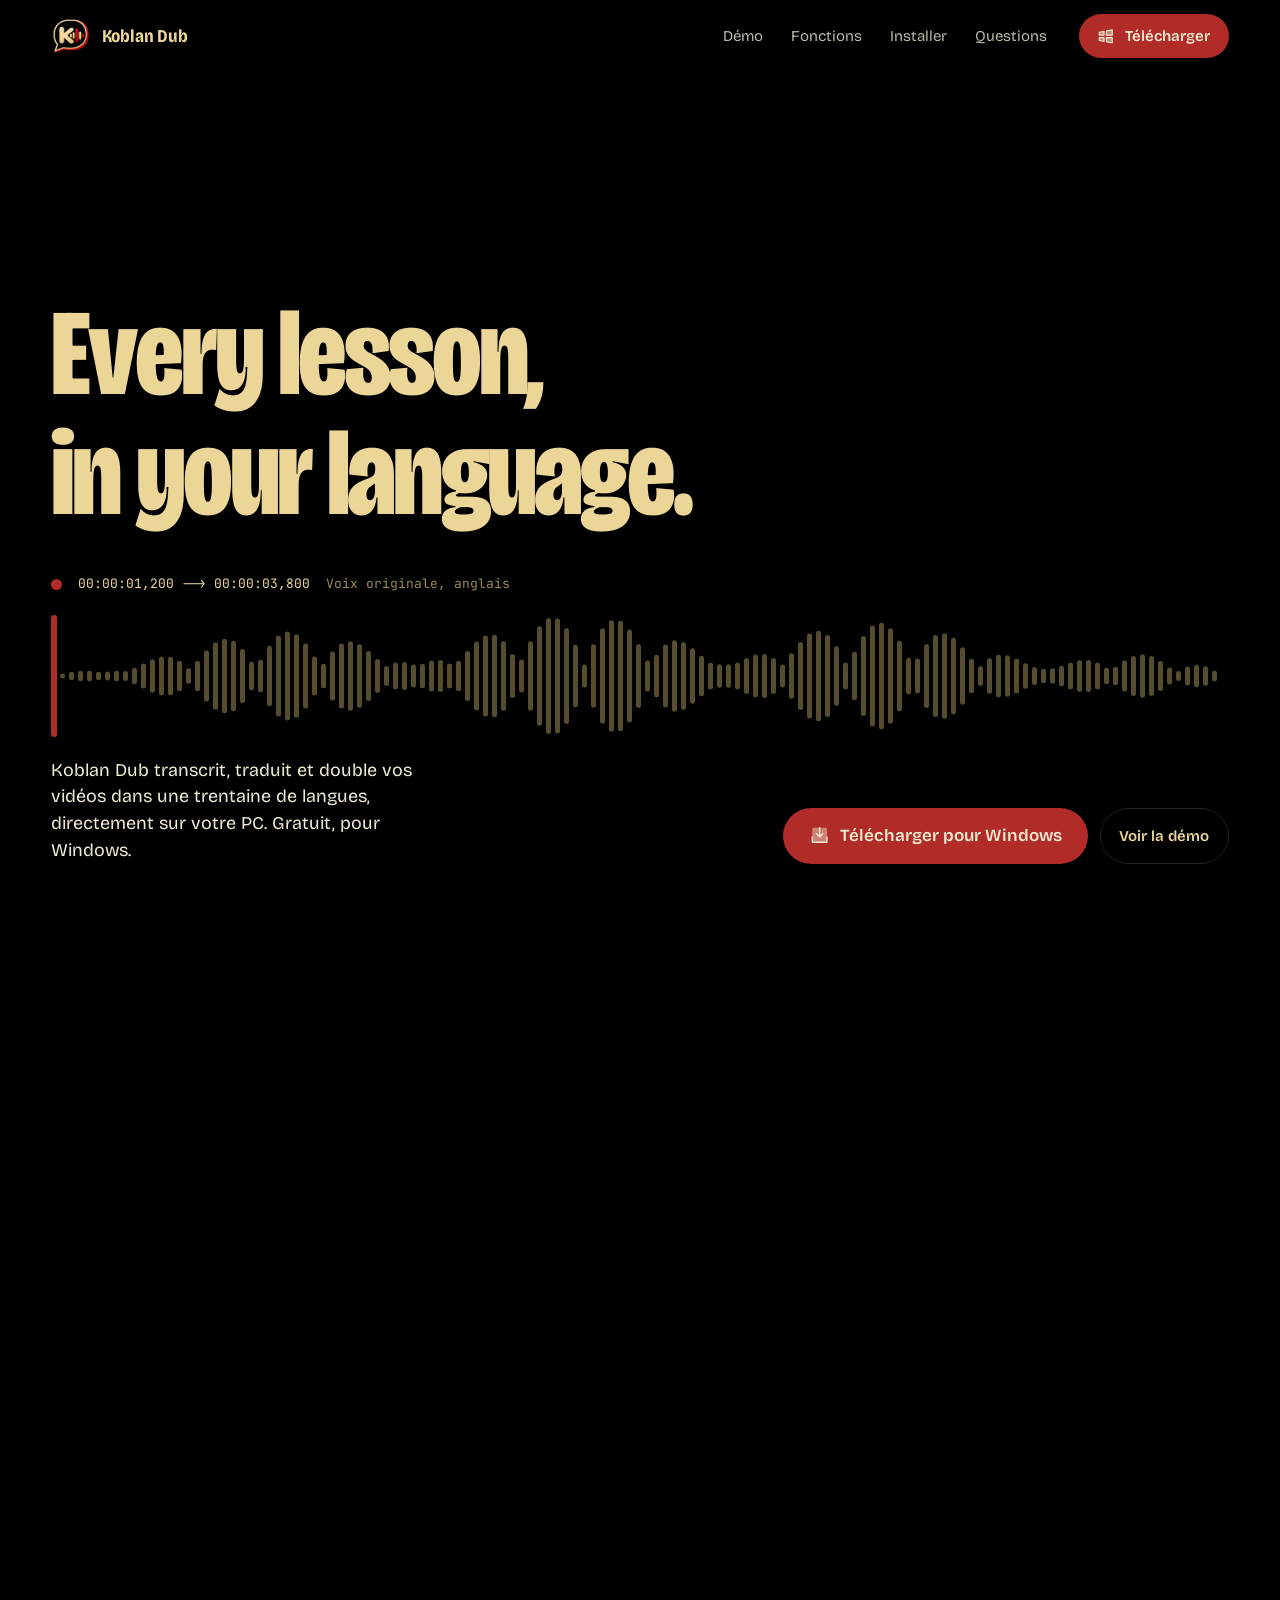
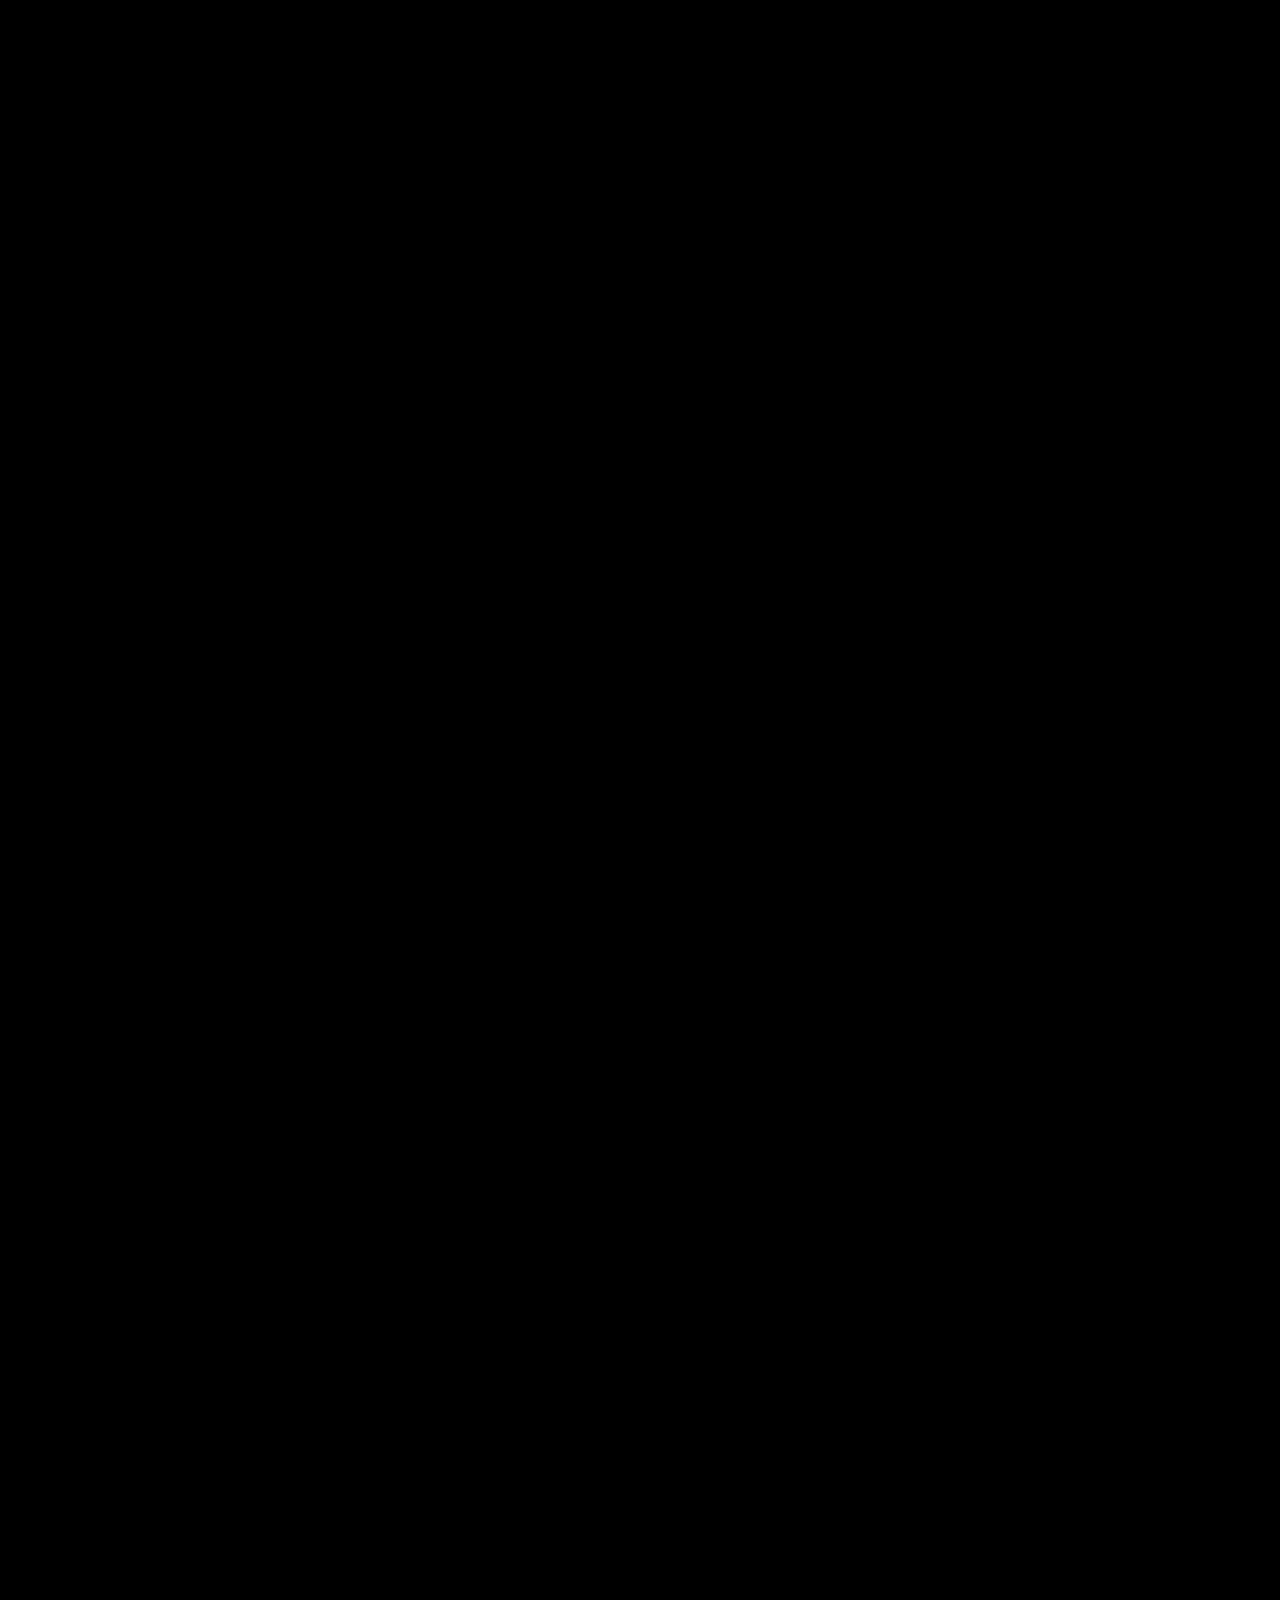
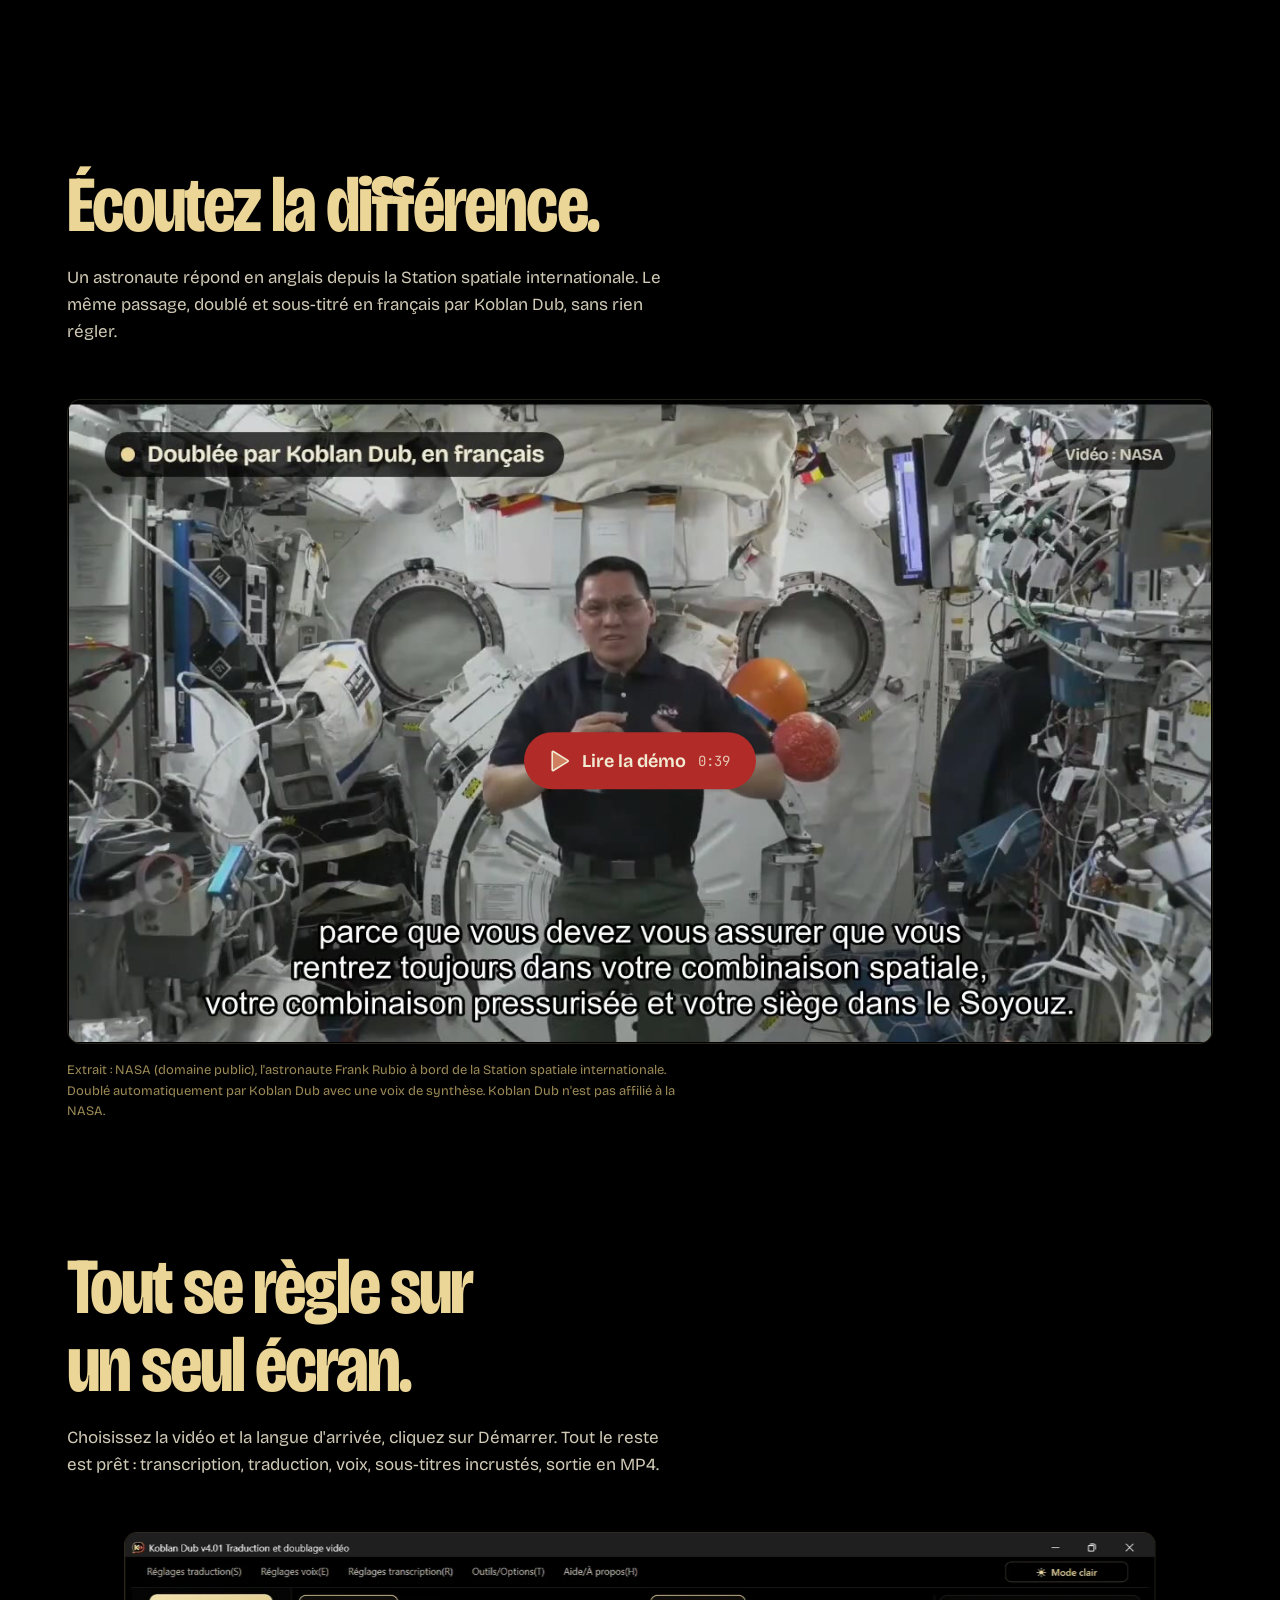
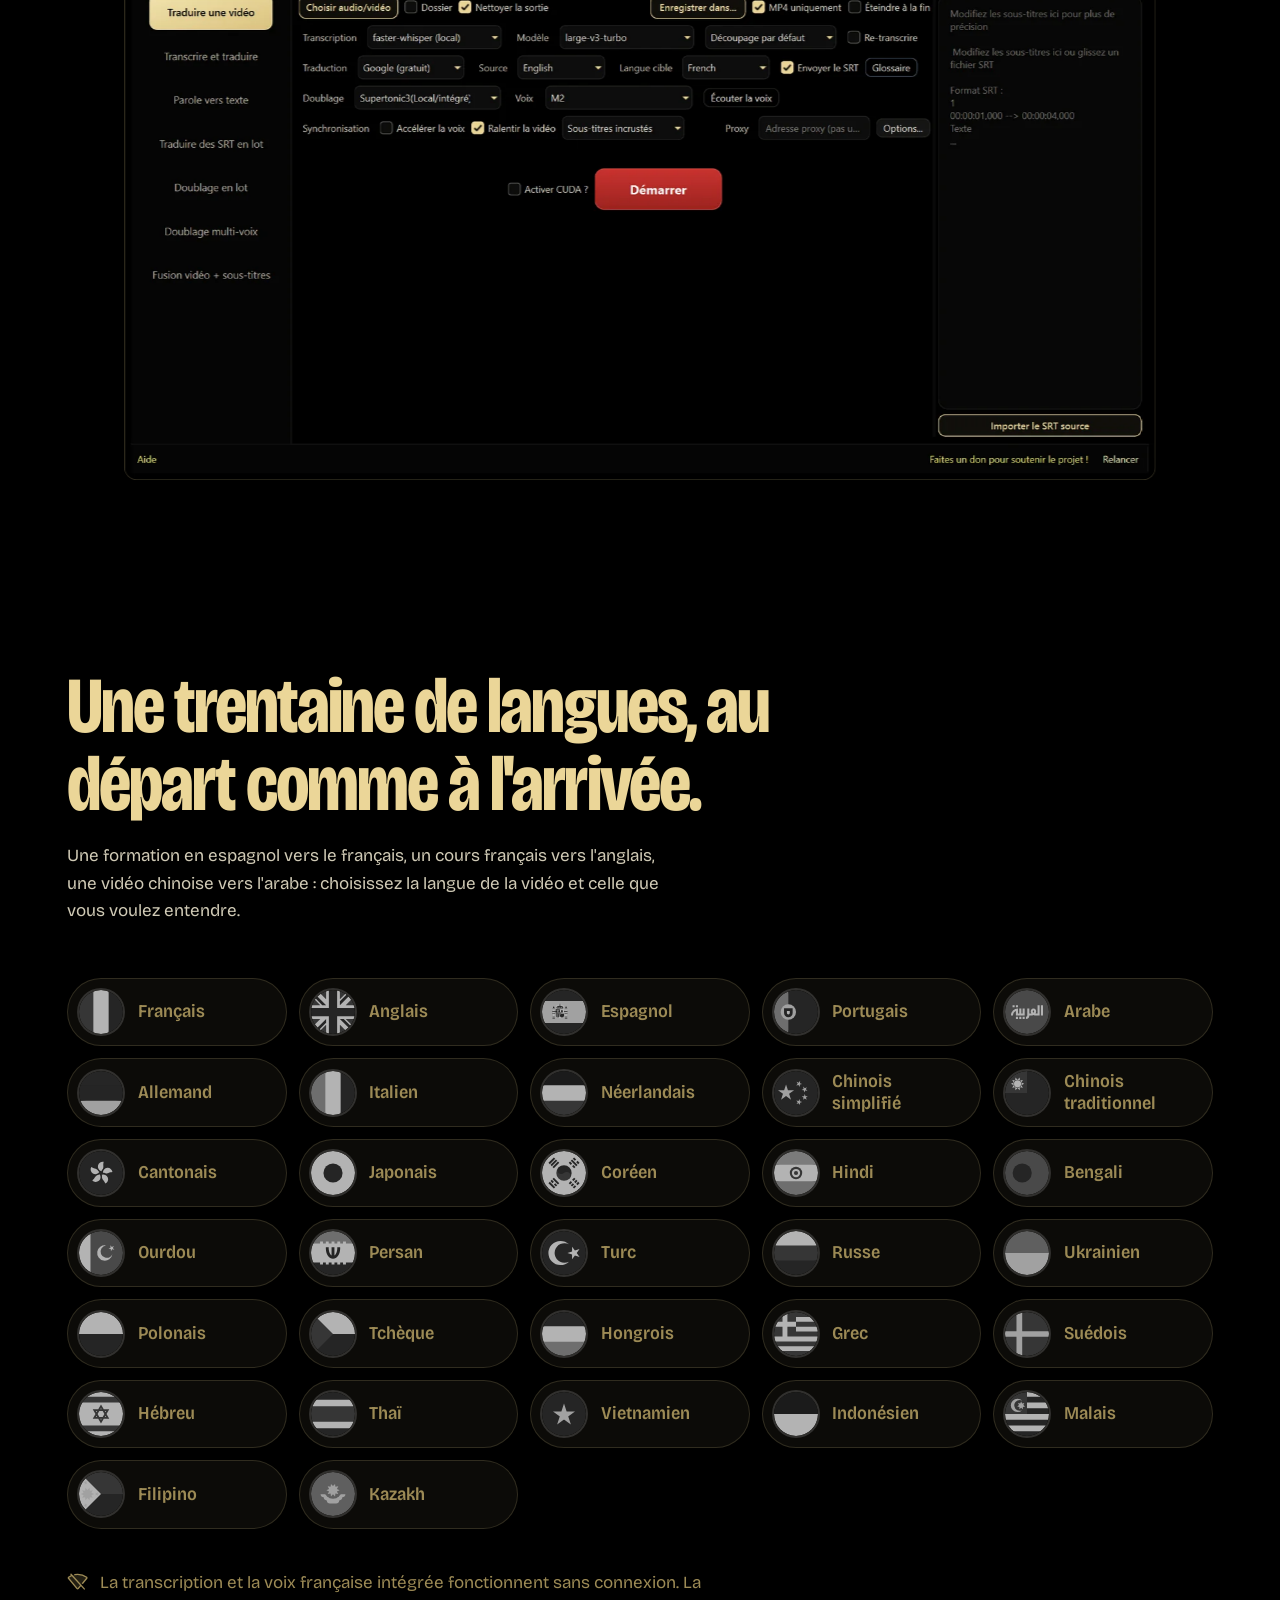
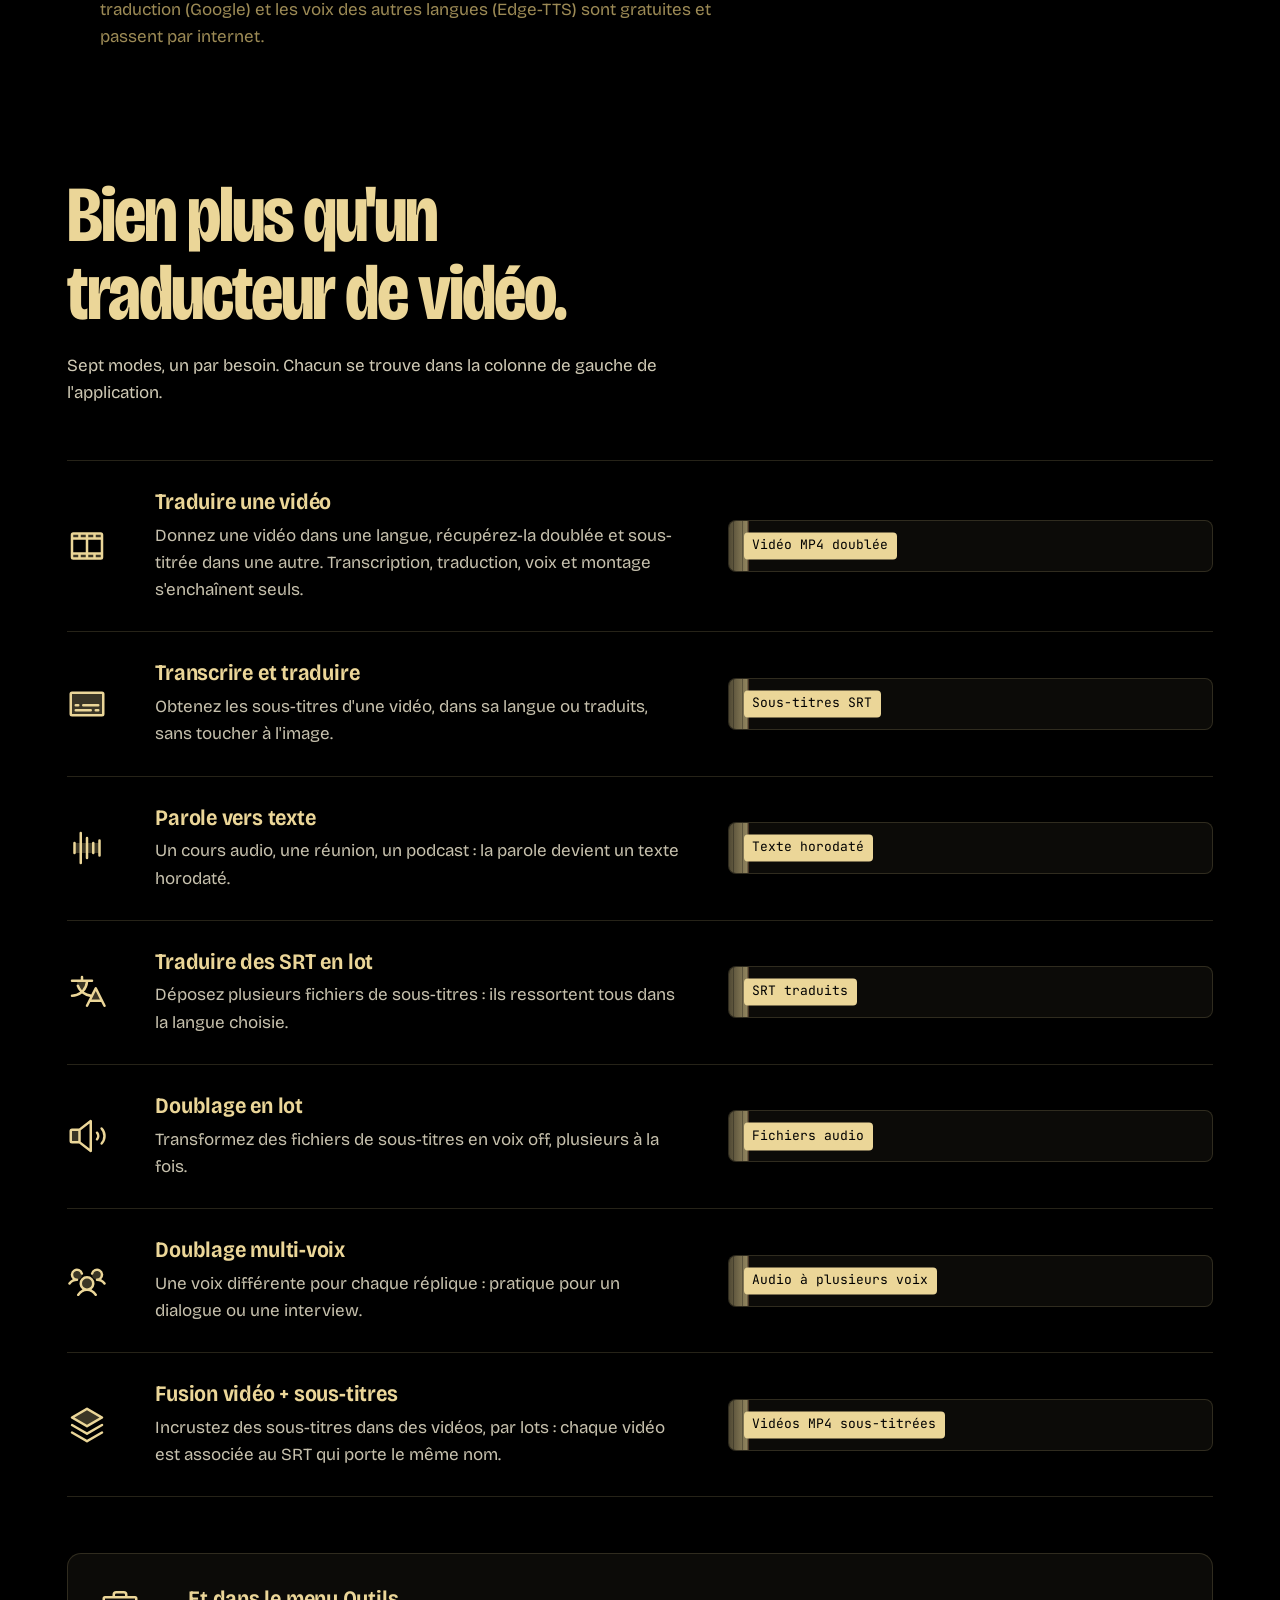
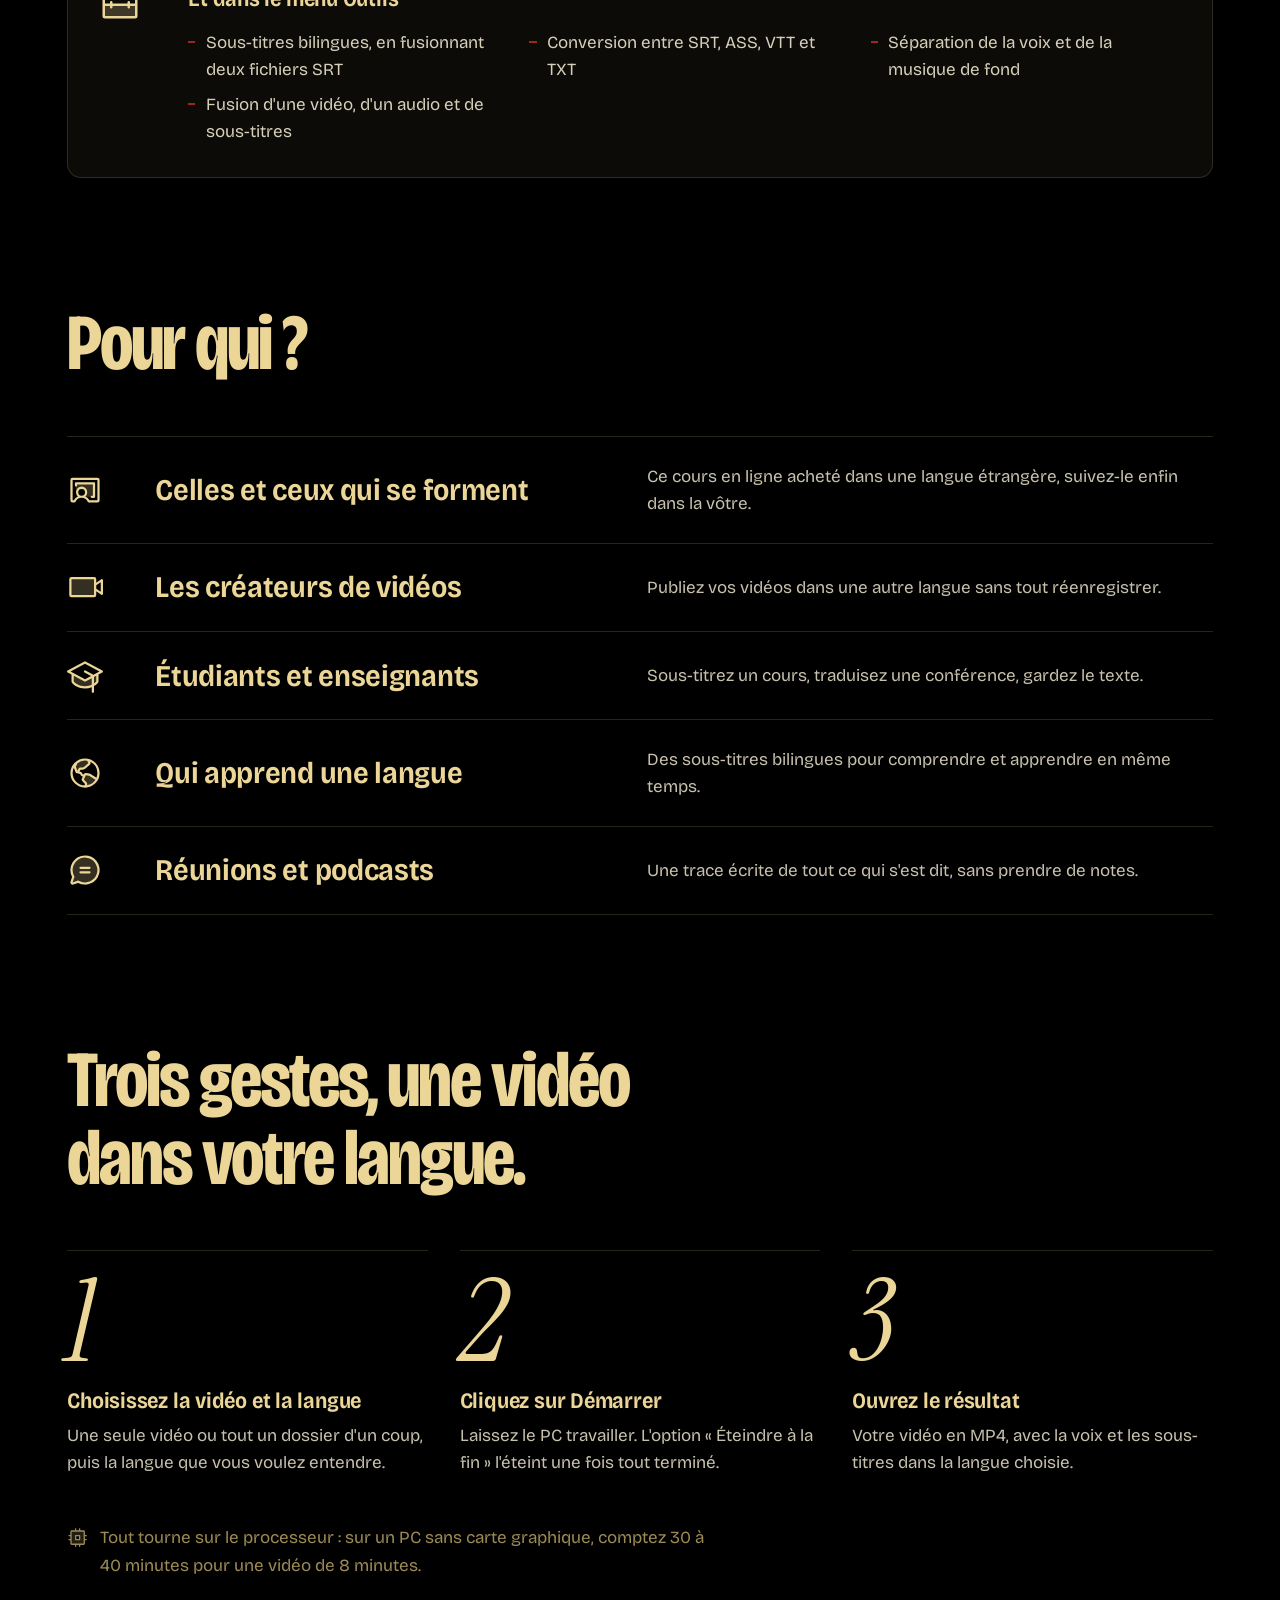
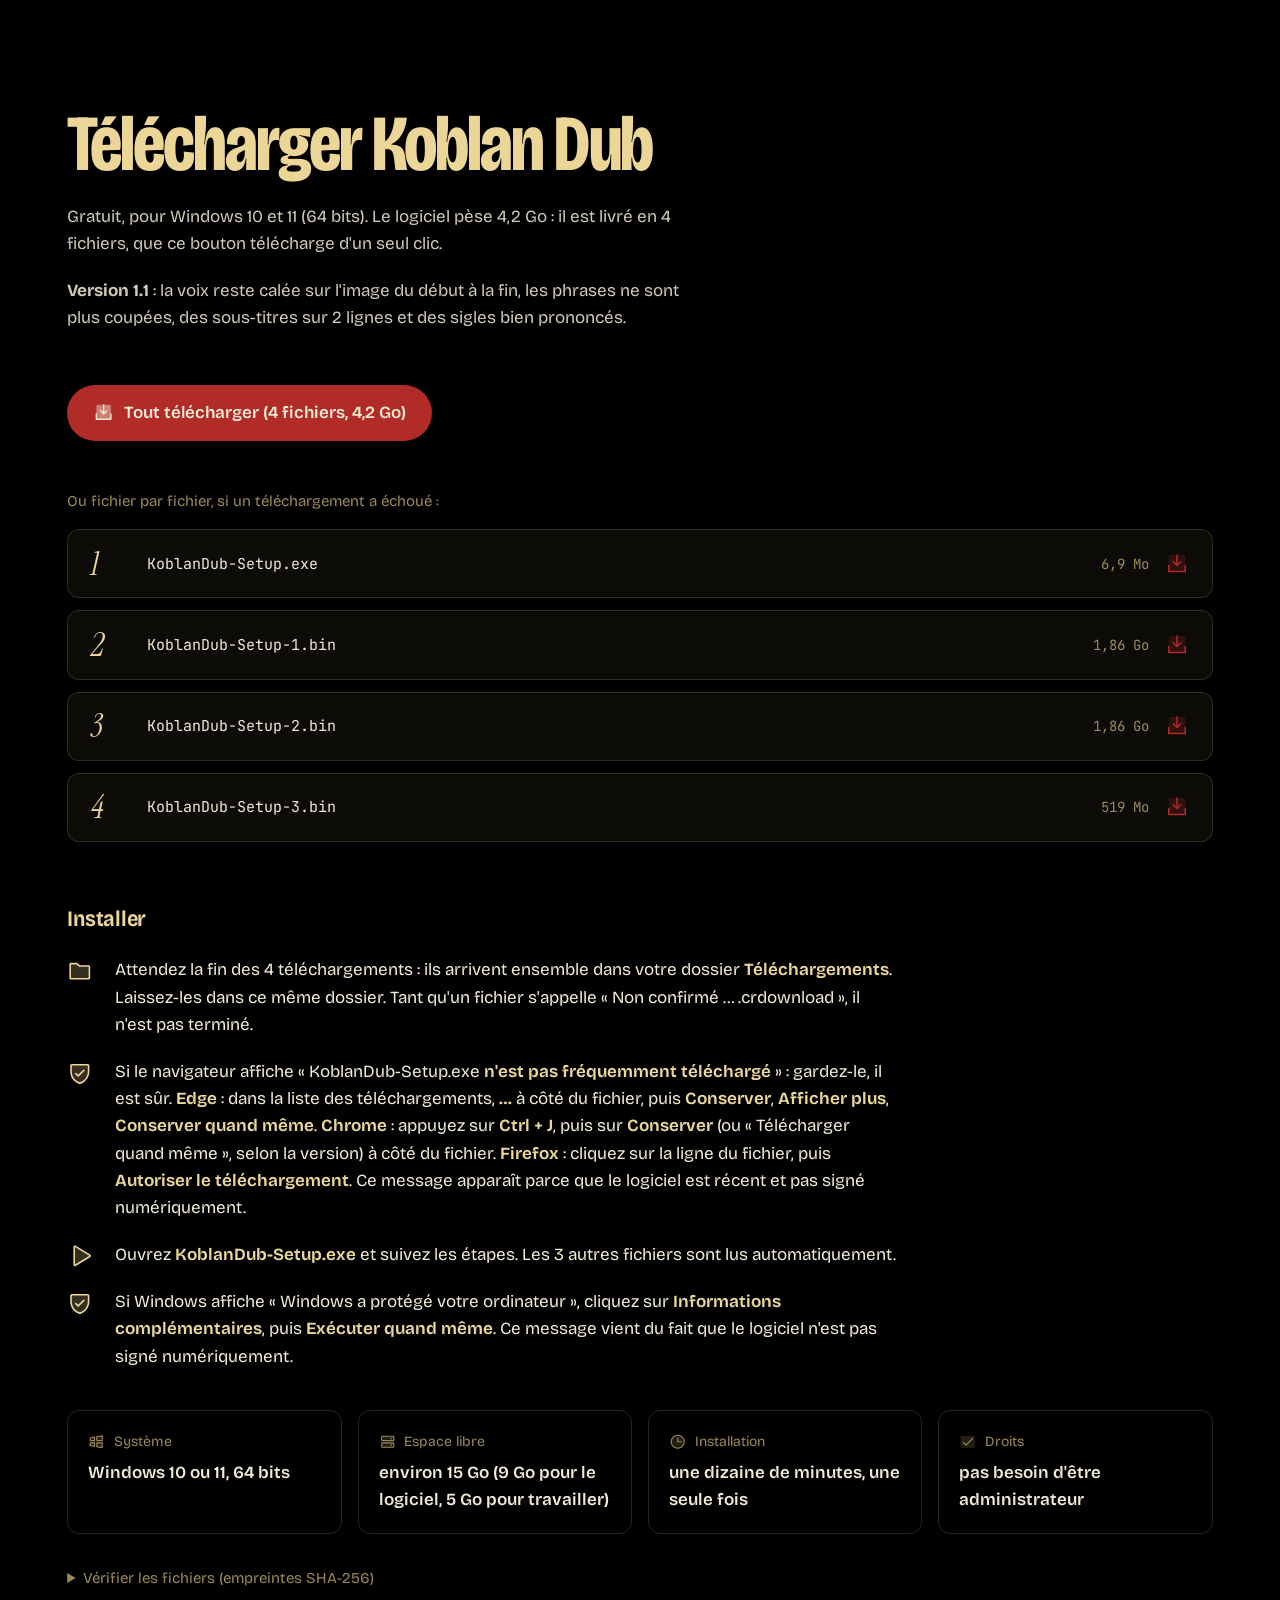
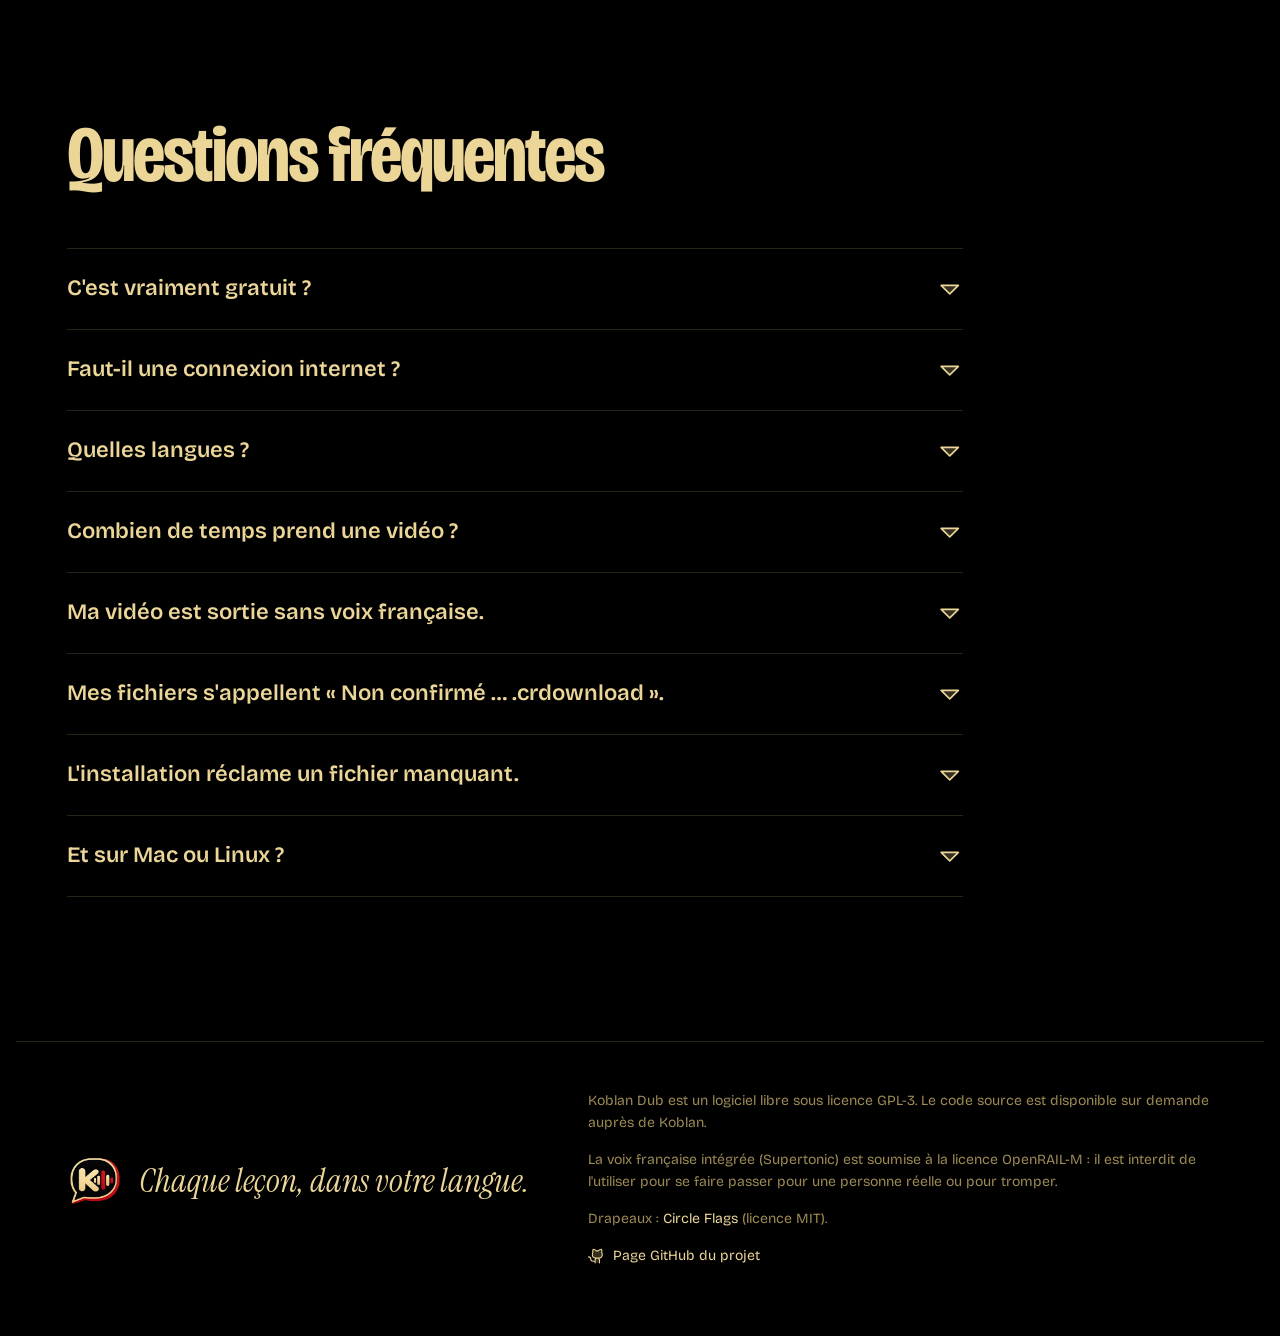
==== commit 5846e5da: "Site : Koblan Dub 1.1 (liens v1.1, tailles, empreintes, 15 Go, nouveautes) Co-Authored-By: Claude Op" ====
--- a/index.html
+++ b/index.html
@@ -289,41 +289,42 @@
   <section class="bloc telecharger" id="telecharger" aria-labelledby="titre-telecharger">
     <div class="bloc__tete">
       <h2 id="titre-telecharger">Télécharger Koblan Dub</h2>
-      <p>Gratuit, pour Windows 10 et 11 (64 bits). Le logiciel pèse 4,1 Go : il est livré en 4 fichiers, que ce bouton télécharge d'un seul clic.</p>
+      <p>Gratuit, pour Windows 10 et 11 (64 bits). Le logiciel pèse 4,2 Go : il est livré en 4 fichiers, que ce bouton télécharge d'un seul clic.</p>
+      <p class="nouveautes"><strong>Version 1.1</strong> : la voix reste calée sur l'image du début à la fin, les phrases ne sont plus coupées, des sous-titres sur 2 lignes et des sigles bien prononcés.</p>
     </div>
 
     <div class="tout">
       <button type="button" class="bouton bouton--rouge bouton--grand aimant" id="tout-telecharger">
         <svg class="ico" aria-hidden="true"><use href="assets/icones.svg#i-download-simple"/></svg>
-        <span>Tout télécharger <span class="nowrap">(4 fichiers, 4,1&nbsp;Go)</span></span>
+        <span>Tout télécharger <span class="nowrap">(4 fichiers, 4,2&nbsp;Go)</span></span>
       </button>
       <p class="tout__etat" id="tout-etat" role="status" aria-live="polite"></p>
     </div>
 
     <p class="fichiers__titre">Ou fichier par fichier, si un téléchargement a échoué :</p>
     <ol class="fichiers">
-      <li><a class="fichier" href="https://github.com/josuekoblan03-lab/koblan-dub/releases/download/v1.0/KoblanDub-Setup.exe">
+      <li><a class="fichier" href="https://github.com/josuekoblan03-lab/koblan-dub/releases/download/v1.1/KoblanDub-Setup.exe">
         <span class="fichier__num" aria-hidden="true">1</span>
         <span class="fichier__nom">KoblanDub-Setup.exe</span>
-        <span class="fichier__poids">5,3 Mo</span>
+        <span class="fichier__poids">6,9 Mo</span>
         <svg class="ico" aria-hidden="true"><use href="assets/icones.svg#i-download-simple"/></svg>
       </a></li>
-      <li><a class="fichier" href="https://github.com/josuekoblan03-lab/koblan-dub/releases/download/v1.0/KoblanDub-Setup-1.bin">
+      <li><a class="fichier" href="https://github.com/josuekoblan03-lab/koblan-dub/releases/download/v1.1/KoblanDub-Setup-1.bin">
         <span class="fichier__num" aria-hidden="true">2</span>
         <span class="fichier__nom">KoblanDub-Setup-1.bin</span>
         <span class="fichier__poids">1,86 Go</span>
         <svg class="ico" aria-hidden="true"><use href="assets/icones.svg#i-download-simple"/></svg>
       </a></li>
-      <li><a class="fichier" href="https://github.com/josuekoblan03-lab/koblan-dub/releases/download/v1.0/KoblanDub-Setup-2.bin">
+      <li><a class="fichier" href="https://github.com/josuekoblan03-lab/koblan-dub/releases/download/v1.1/KoblanDub-Setup-2.bin">
         <span class="fichier__num" aria-hidden="true">3</span>
         <span class="fichier__nom">KoblanDub-Setup-2.bin</span>
         <span class="fichier__poids">1,86 Go</span>
         <svg class="ico" aria-hidden="true"><use href="assets/icones.svg#i-download-simple"/></svg>
       </a></li>
-      <li><a class="fichier" href="https://github.com/josuekoblan03-lab/koblan-dub/releases/download/v1.0/KoblanDub-Setup-3.bin">
+      <li><a class="fichier" href="https://github.com/josuekoblan03-lab/koblan-dub/releases/download/v1.1/KoblanDub-Setup-3.bin">
         <span class="fichier__num" aria-hidden="true">4</span>
         <span class="fichier__nom">KoblanDub-Setup-3.bin</span>
-        <span class="fichier__poids">393 Mo</span>
+        <span class="fichier__poids">519 Mo</span>
         <svg class="ico" aria-hidden="true"><use href="assets/icones.svg#i-download-simple"/></svg>
       </a></li>
     </ol>
@@ -351,17 +352,17 @@
 
       <dl class="requis">
         <div><dt><svg class="ico" aria-hidden="true"><use href="assets/icones.svg#i-windows-logo"/></svg>Système</dt><dd>Windows 10 ou 11, 64 bits</dd></div>
-        <div><dt><svg class="ico" aria-hidden="true"><use href="assets/icones.svg#i-hard-drives"/></svg>Espace libre</dt><dd>environ 9 Go</dd></div>
+        <div><dt><svg class="ico" aria-hidden="true"><use href="assets/icones.svg#i-hard-drives"/></svg>Espace libre</dt><dd>environ 15 Go (9 Go pour le logiciel, 5 Go pour travailler)</dd></div>
         <div><dt><svg class="ico" aria-hidden="true"><use href="assets/icones.svg#i-clock"/></svg>Installation</dt><dd>une dizaine de minutes, une seule fois</dd></div>
         <div><dt><svg class="ico" aria-hidden="true"><use href="assets/icones.svg#i-check"/></svg>Droits</dt><dd>pas besoin d'être administrateur</dd></div>
       </dl>
 
       <details class="empreintes">
         <summary>Vérifier les fichiers (empreintes SHA-256)</summary>
-        <pre>c29c00f7d2853009546faf26c19edf425f62f5d486e01f048f91865e8468fe9e  KoblanDub-Setup.exe
-6dc4ac3deed6e6f722ec5d117fe09faab696b09a42e8ad4567b4d63a45bfd71d  KoblanDub-Setup-1.bin
-3e110a691bba4e6cc51c0397b873eccacce2986c3c4fff2ee0f25487c5a37f51  KoblanDub-Setup-2.bin
-bbec8f13c3aee3efc68214296c04398cc3462800a4f33eee36a978a703a0b784  KoblanDub-Setup-3.bin</pre>
+        <pre>6261f740a1c24151e0f352c52a813ccfbb93df52f91c18f291637a6da347ed9d  KoblanDub-Setup.exe
+b87d2edbdddfa8398c7becc39e64fcffdaab29bc0f2e531bb5560163210812d3  KoblanDub-Setup-1.bin
+1bf4dd36f1e561b52df3595dfd38490bb68ed0e2b6a901f81aa866c03efe4453  KoblanDub-Setup-2.bin
+51e80fe52d8a32ecde0f71155b4c12575fb76b7a306e984cfcf7dae5cf4a76e9  KoblanDub-Setup-3.bin</pre>
       </details>
     </div>
   </section>
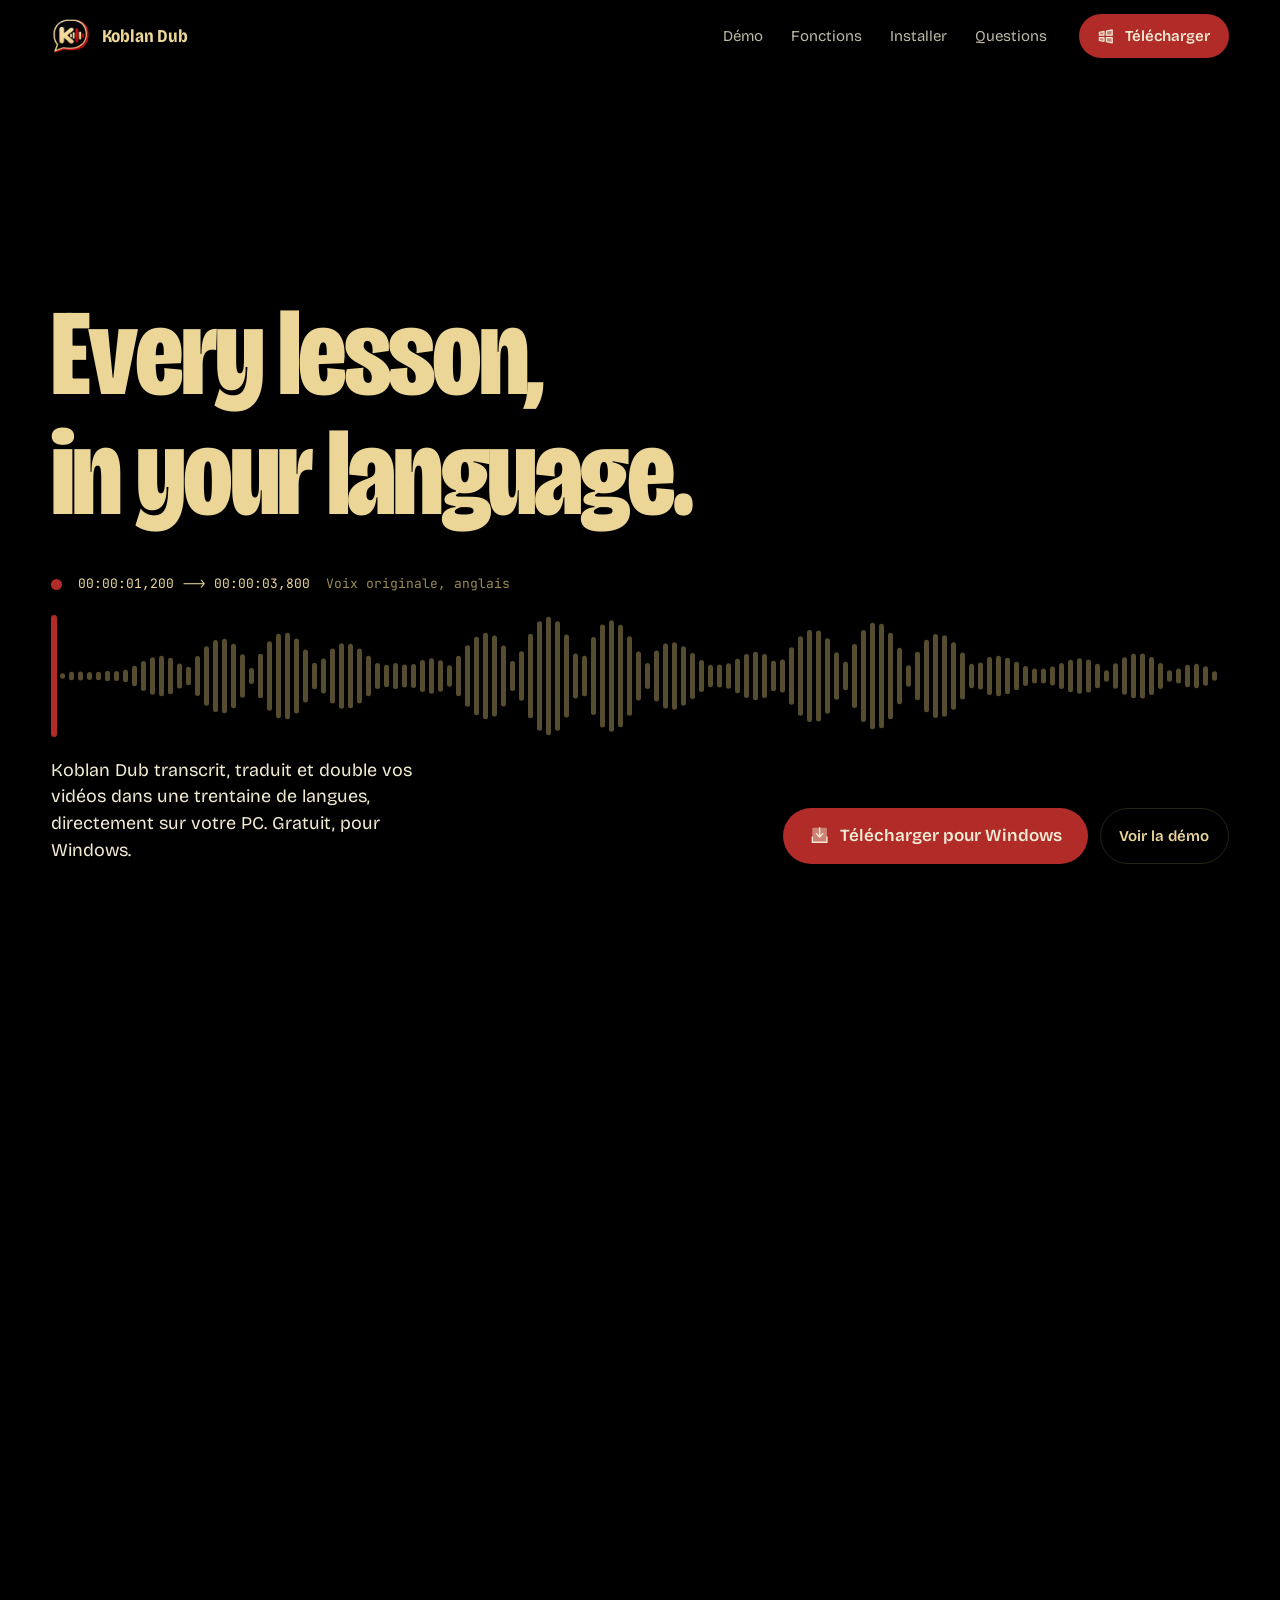
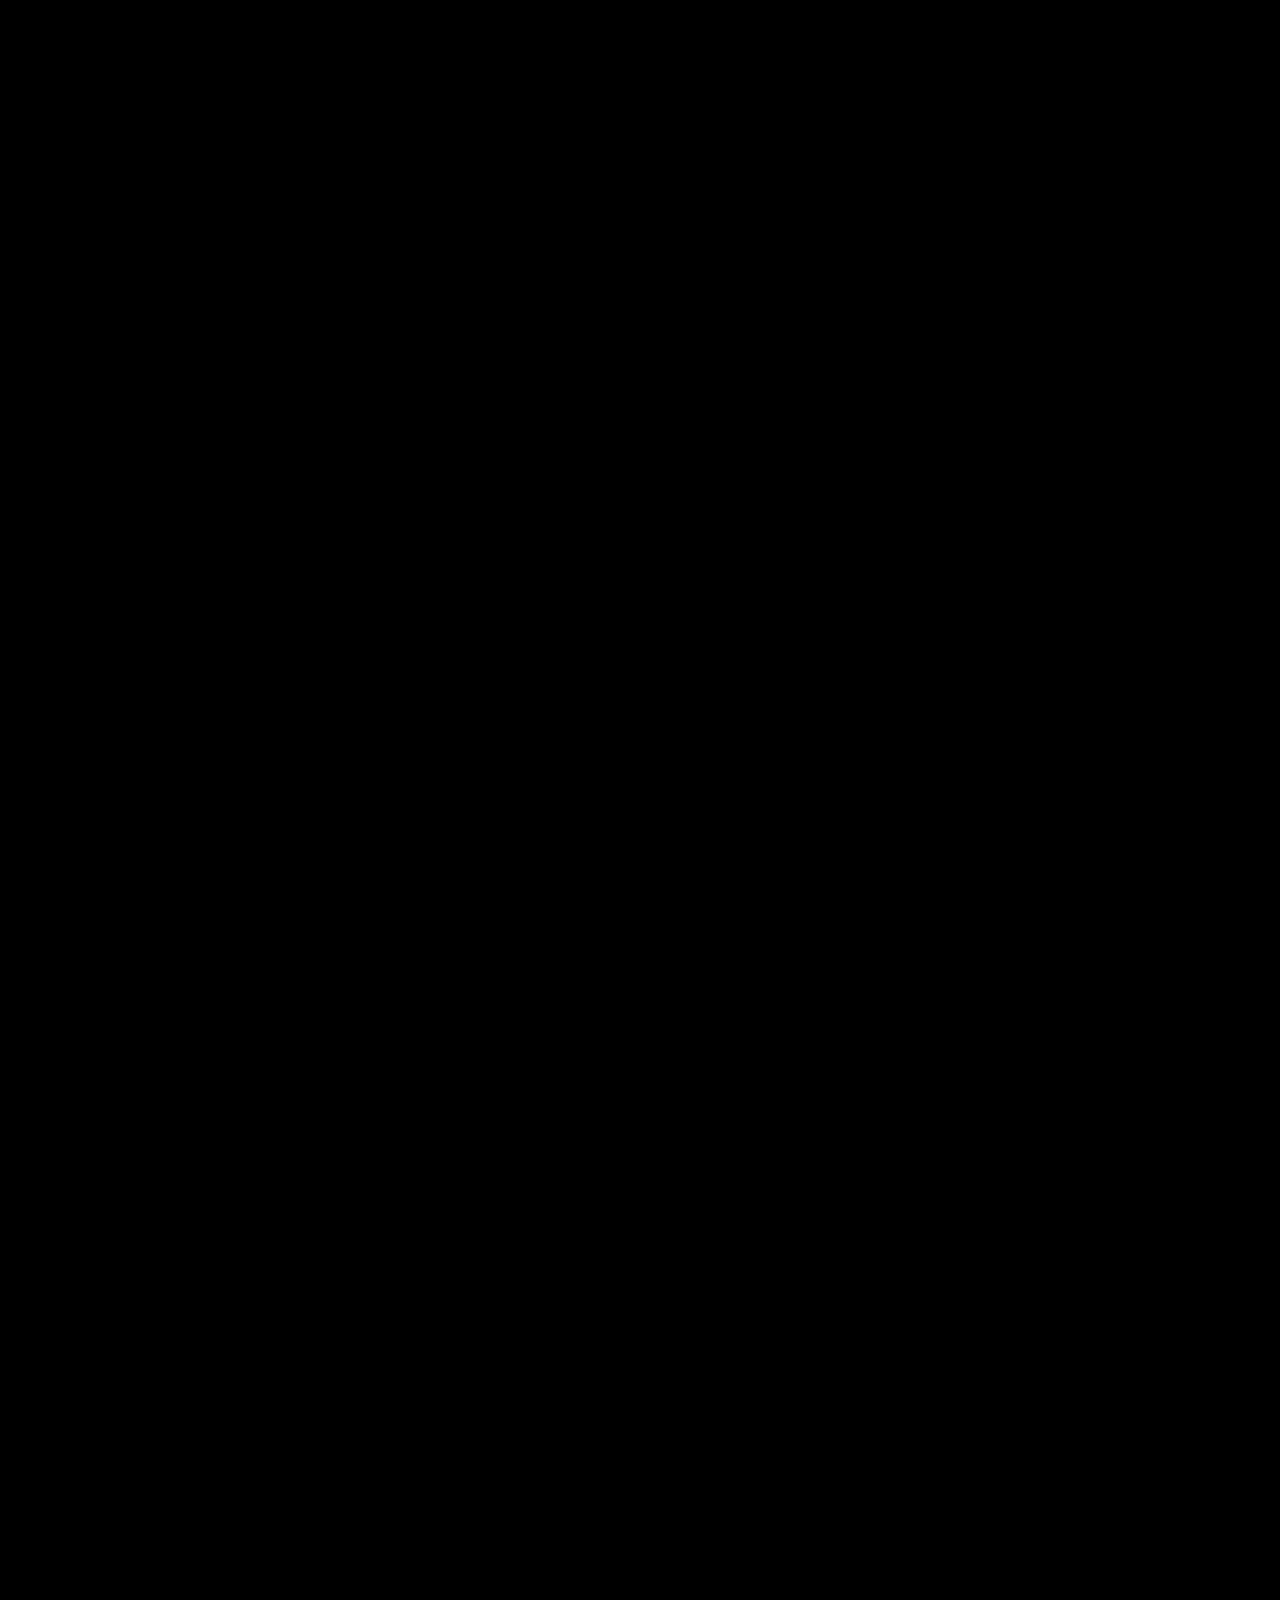
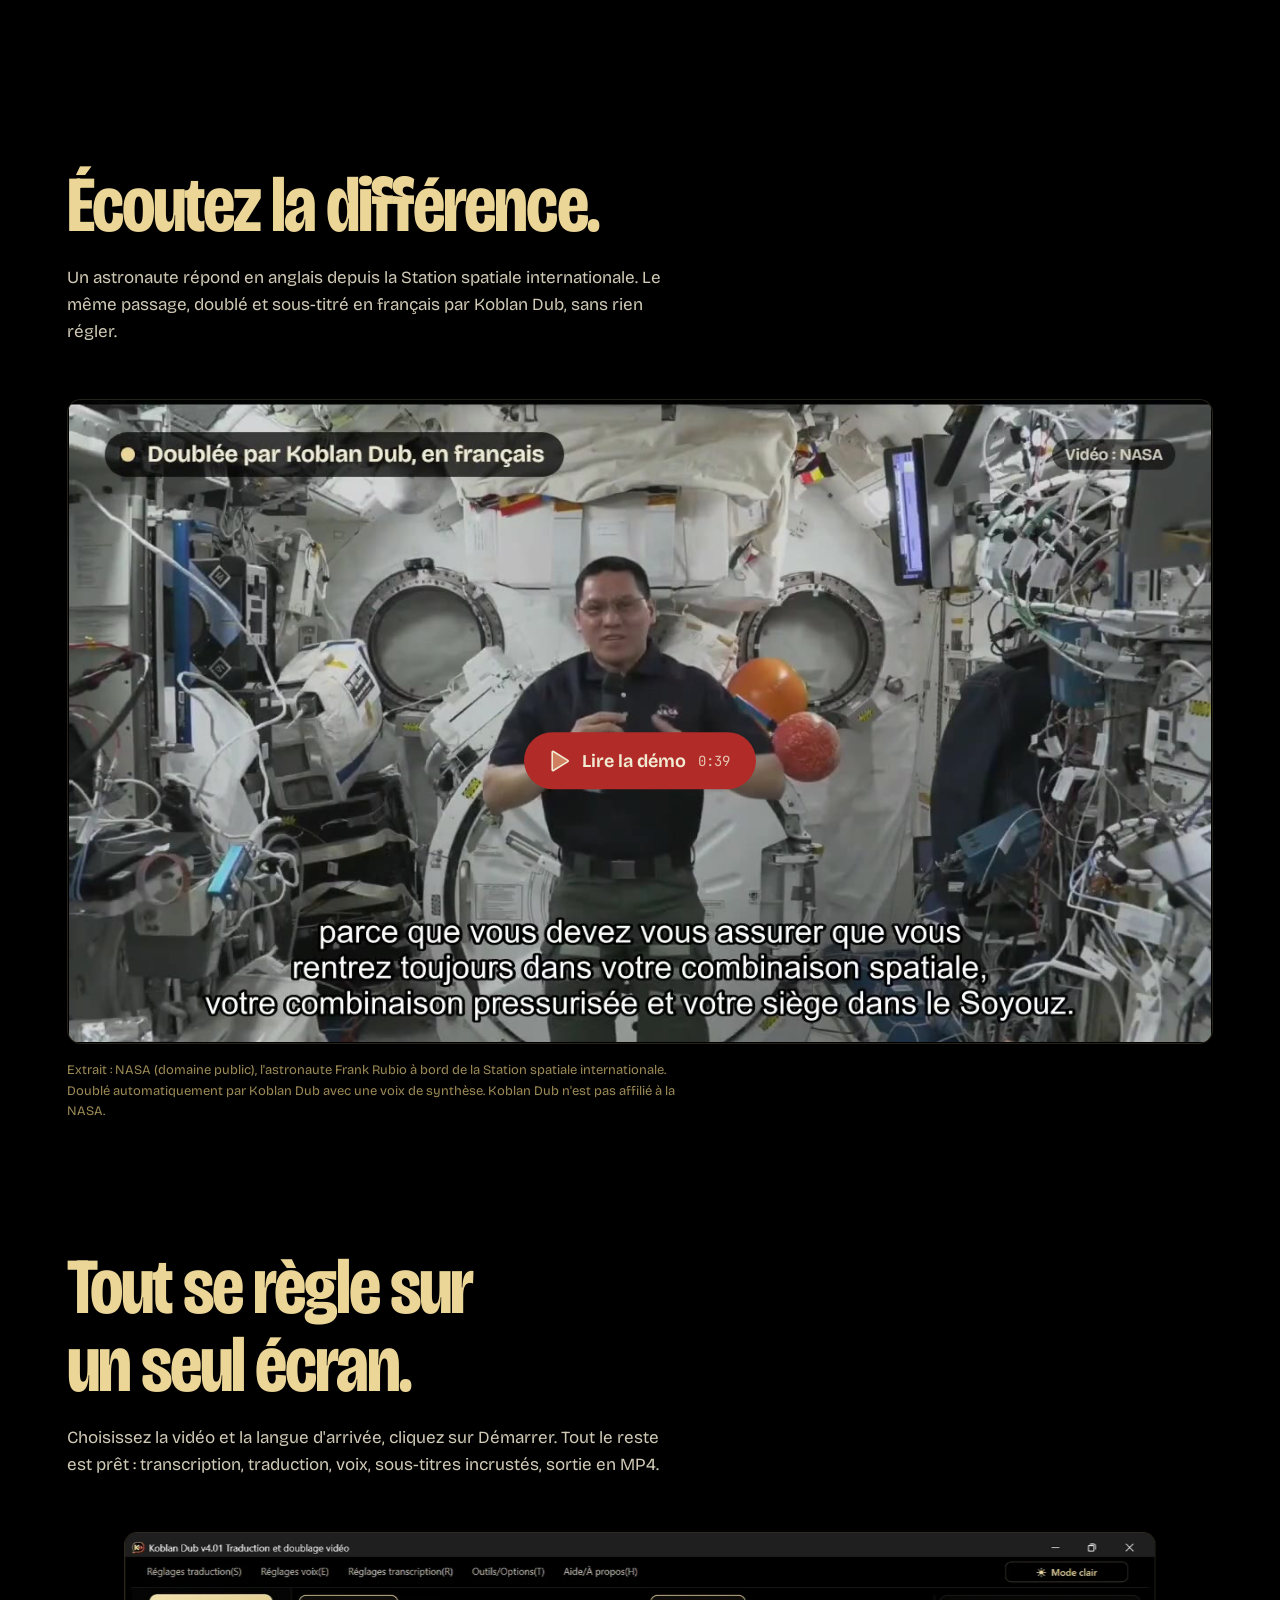
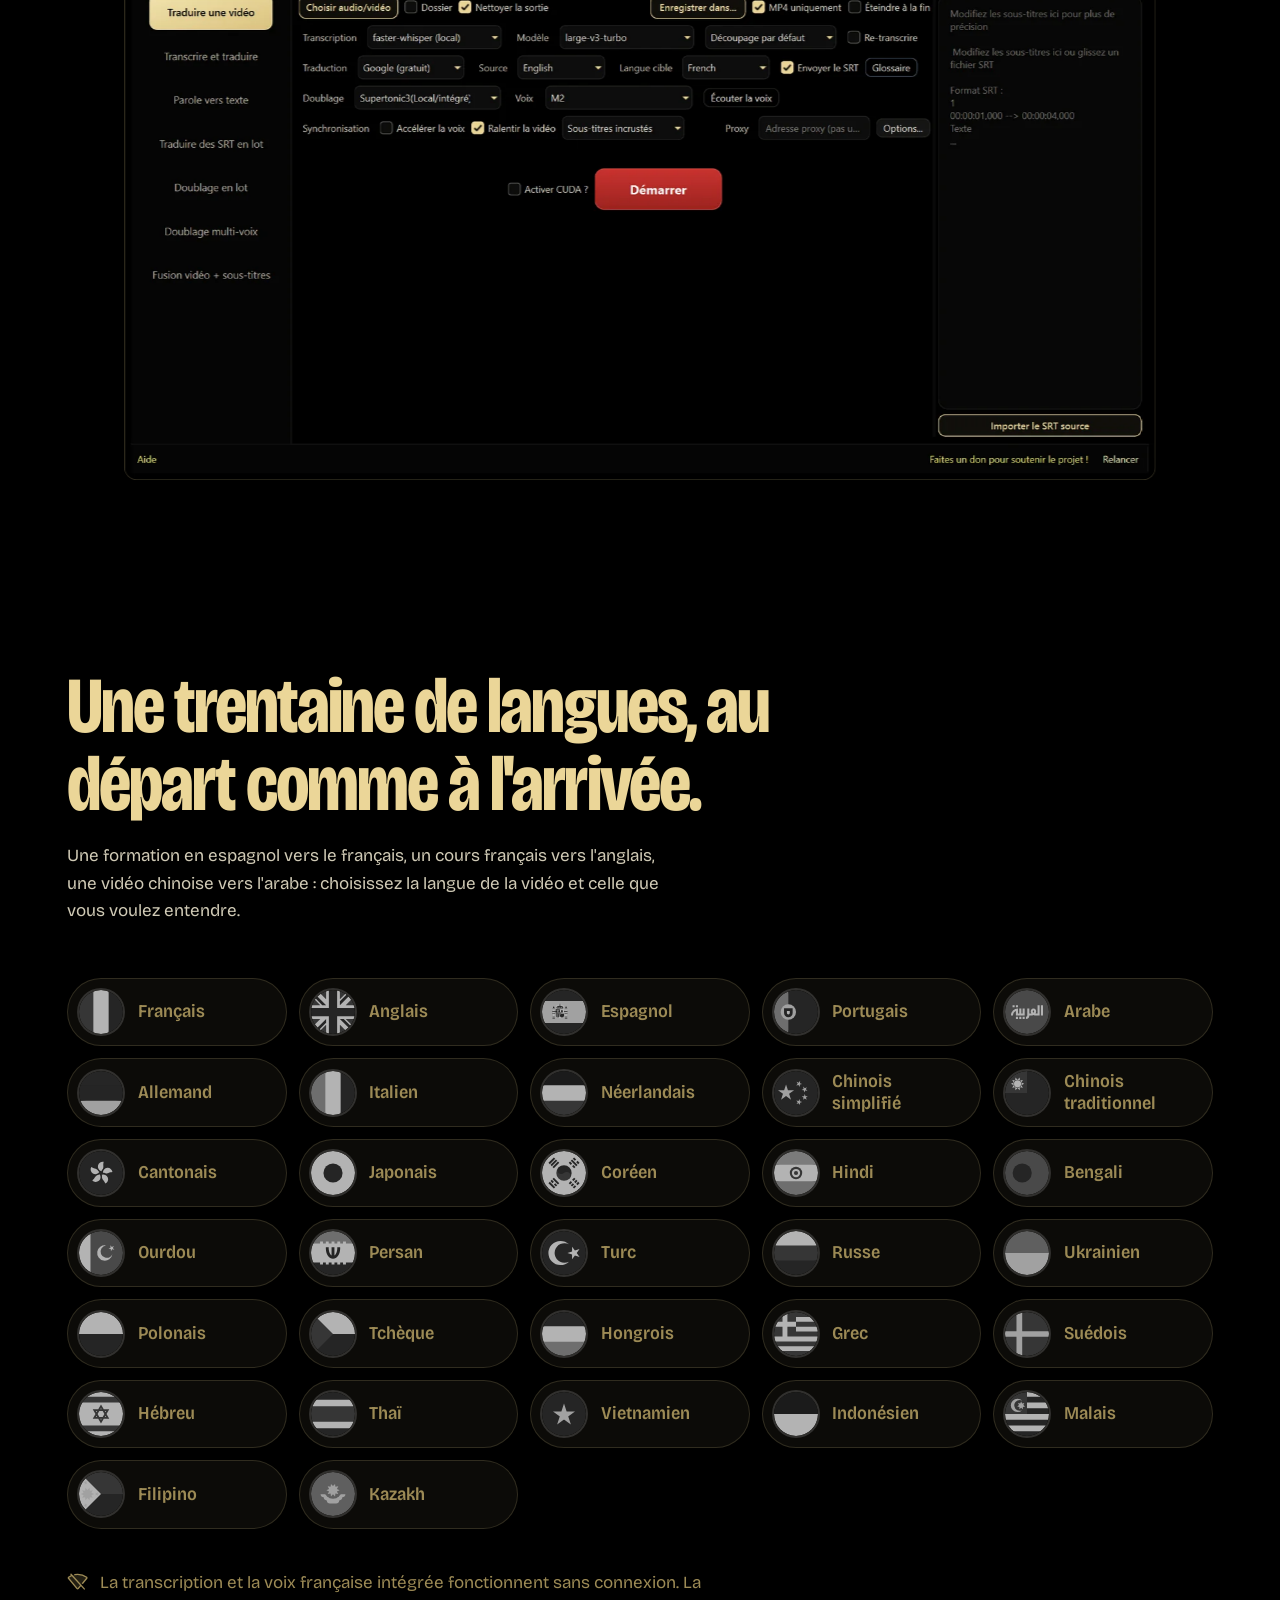
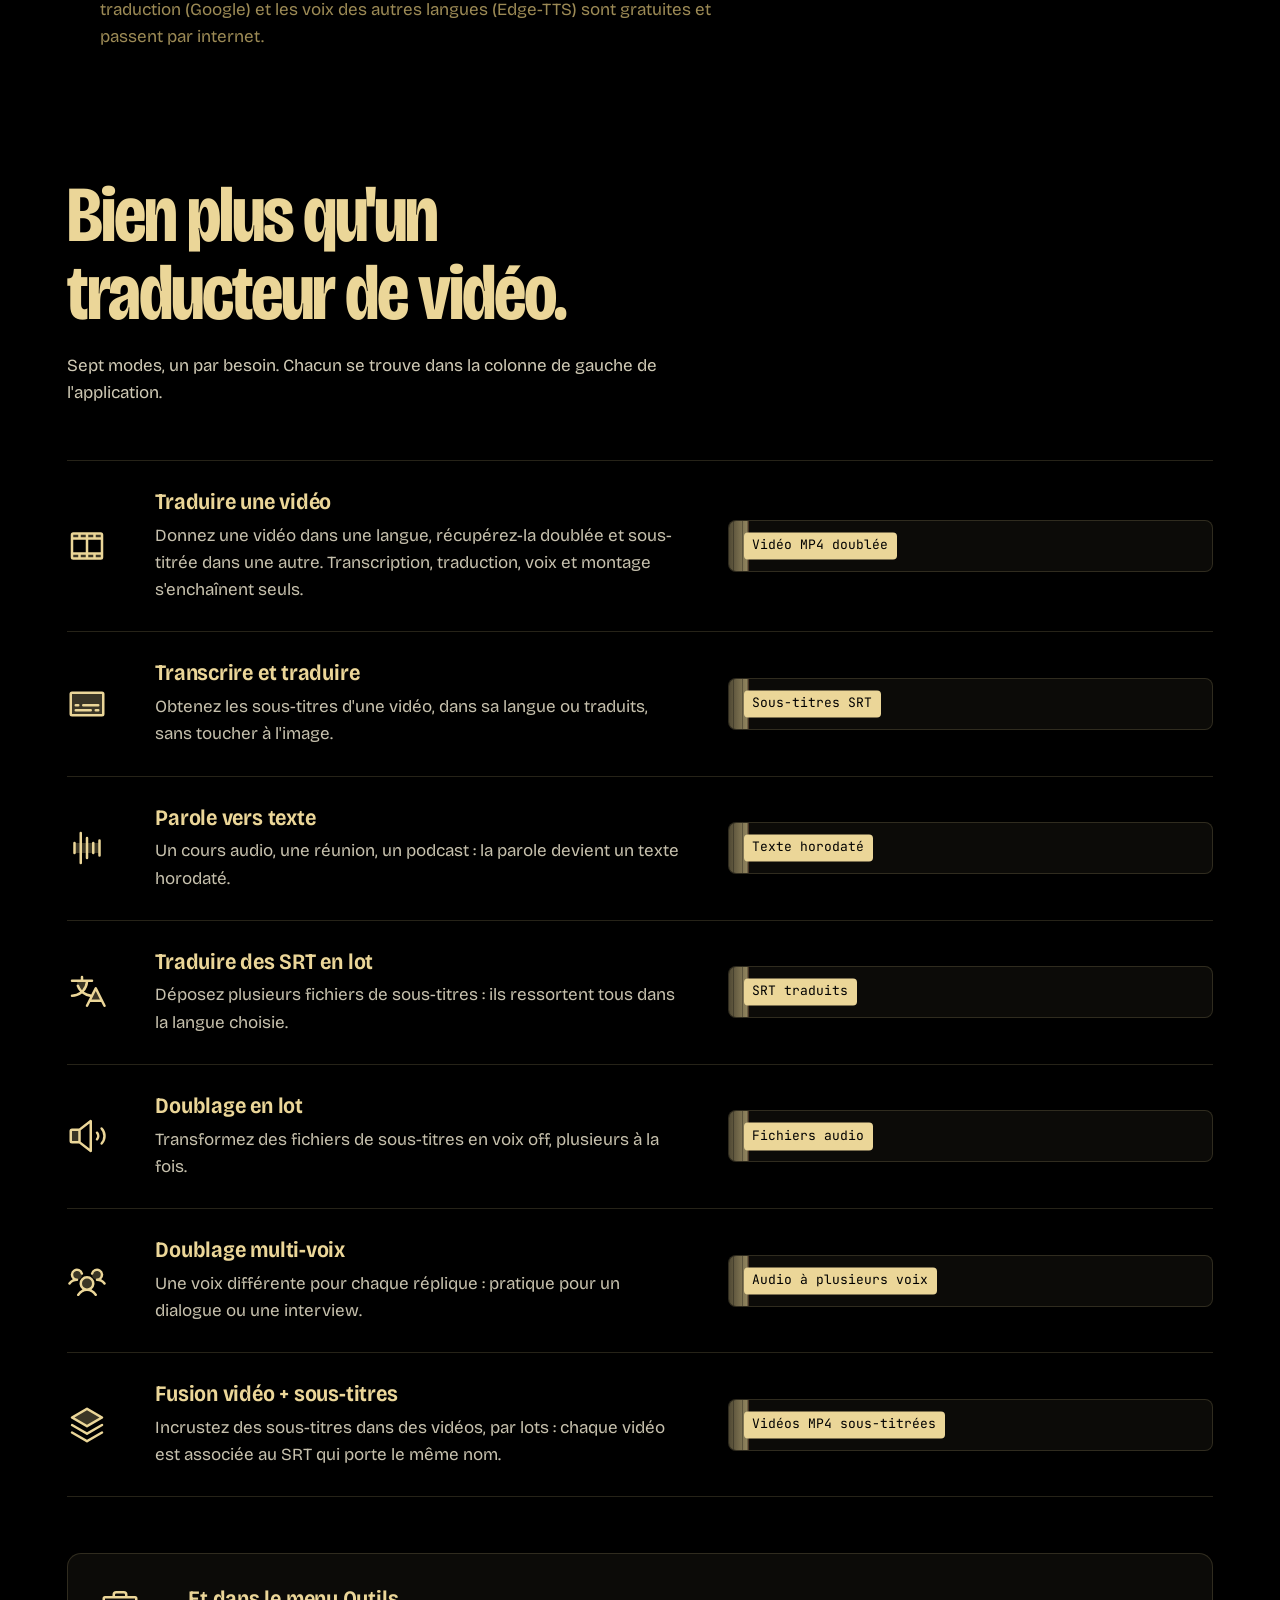
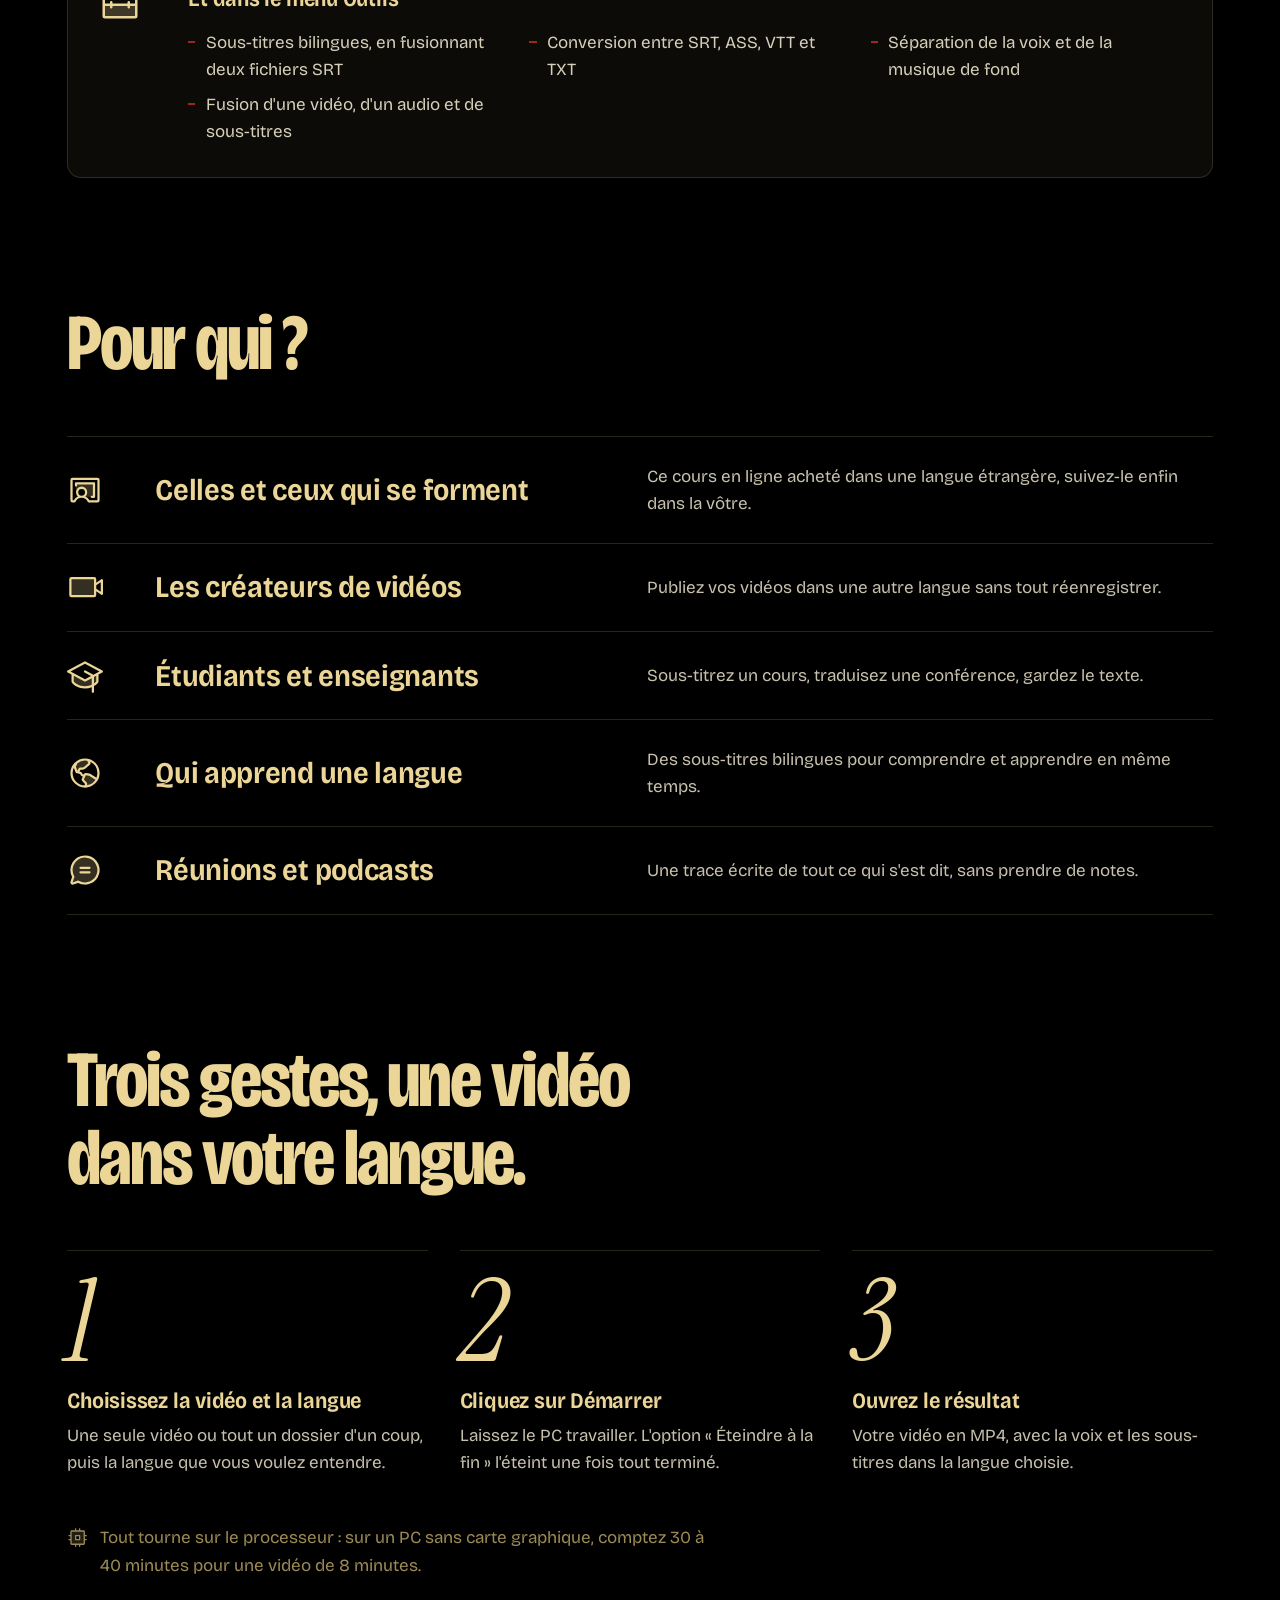
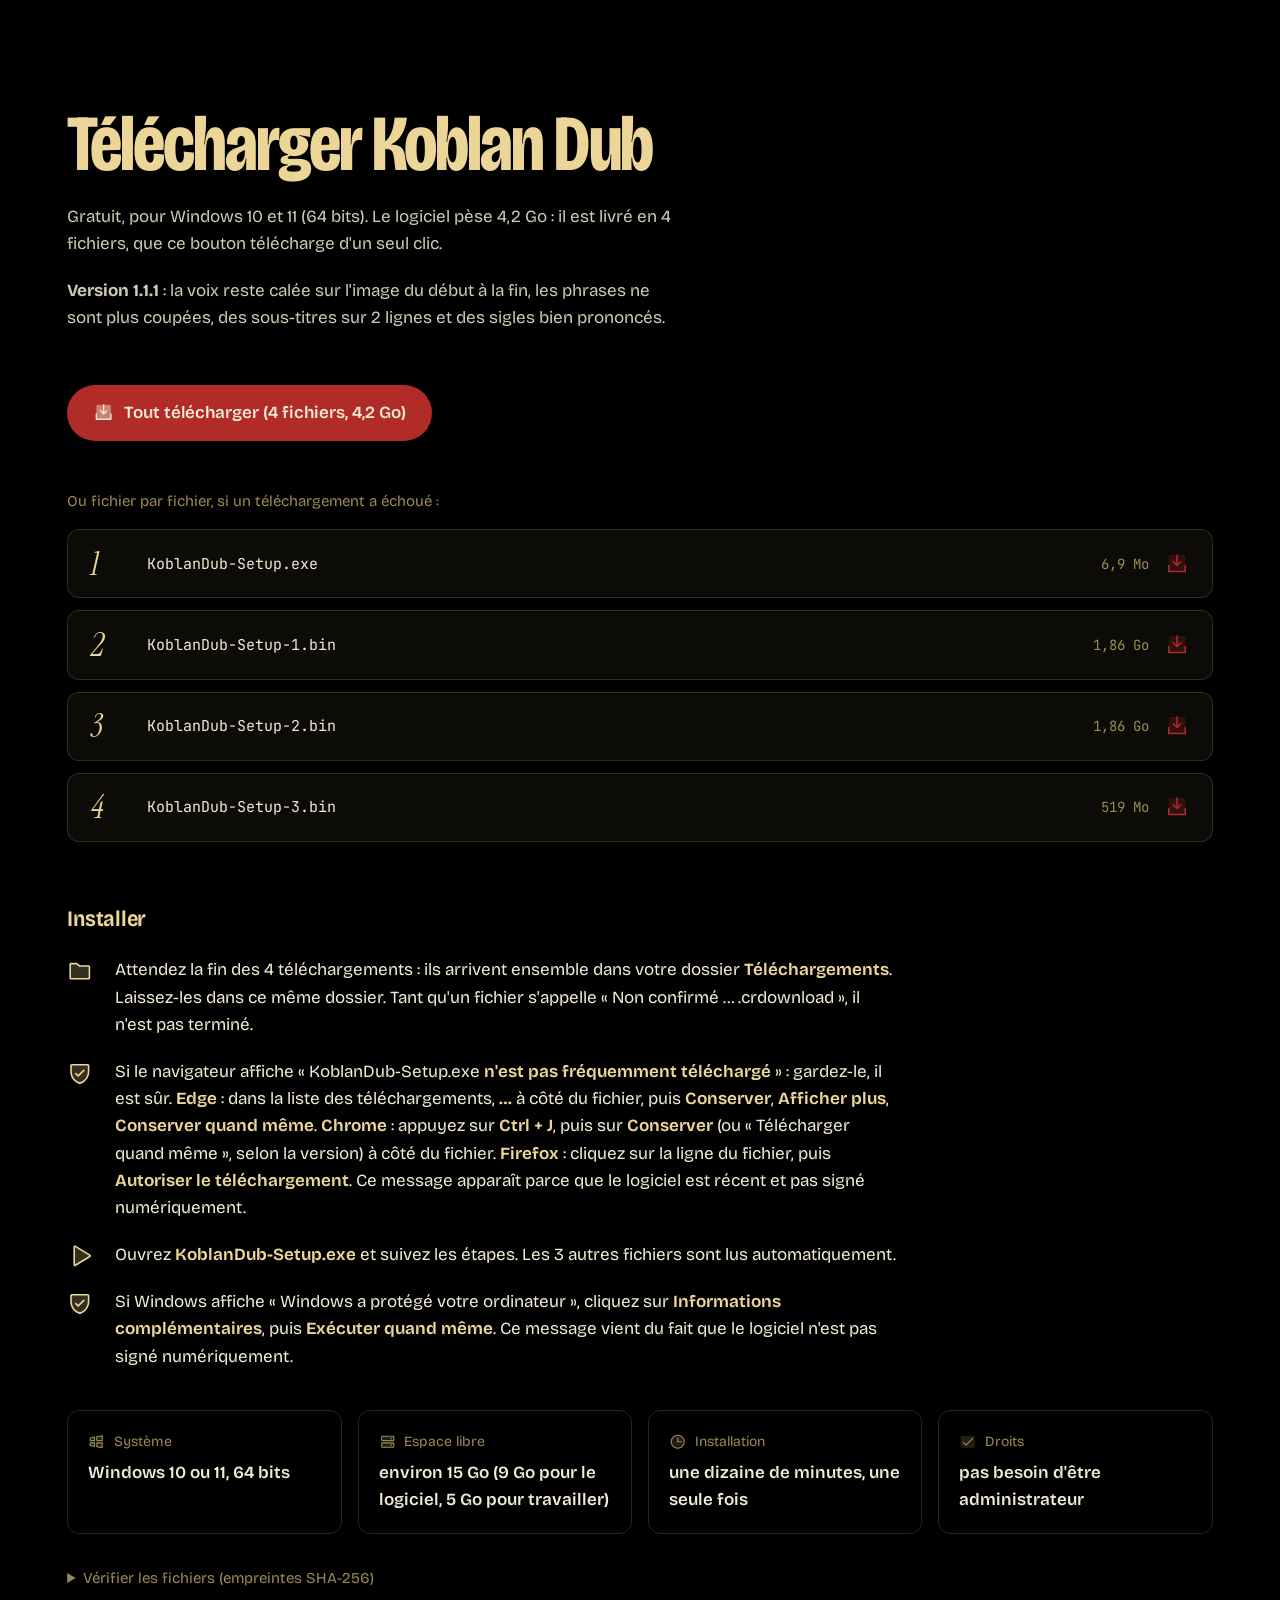
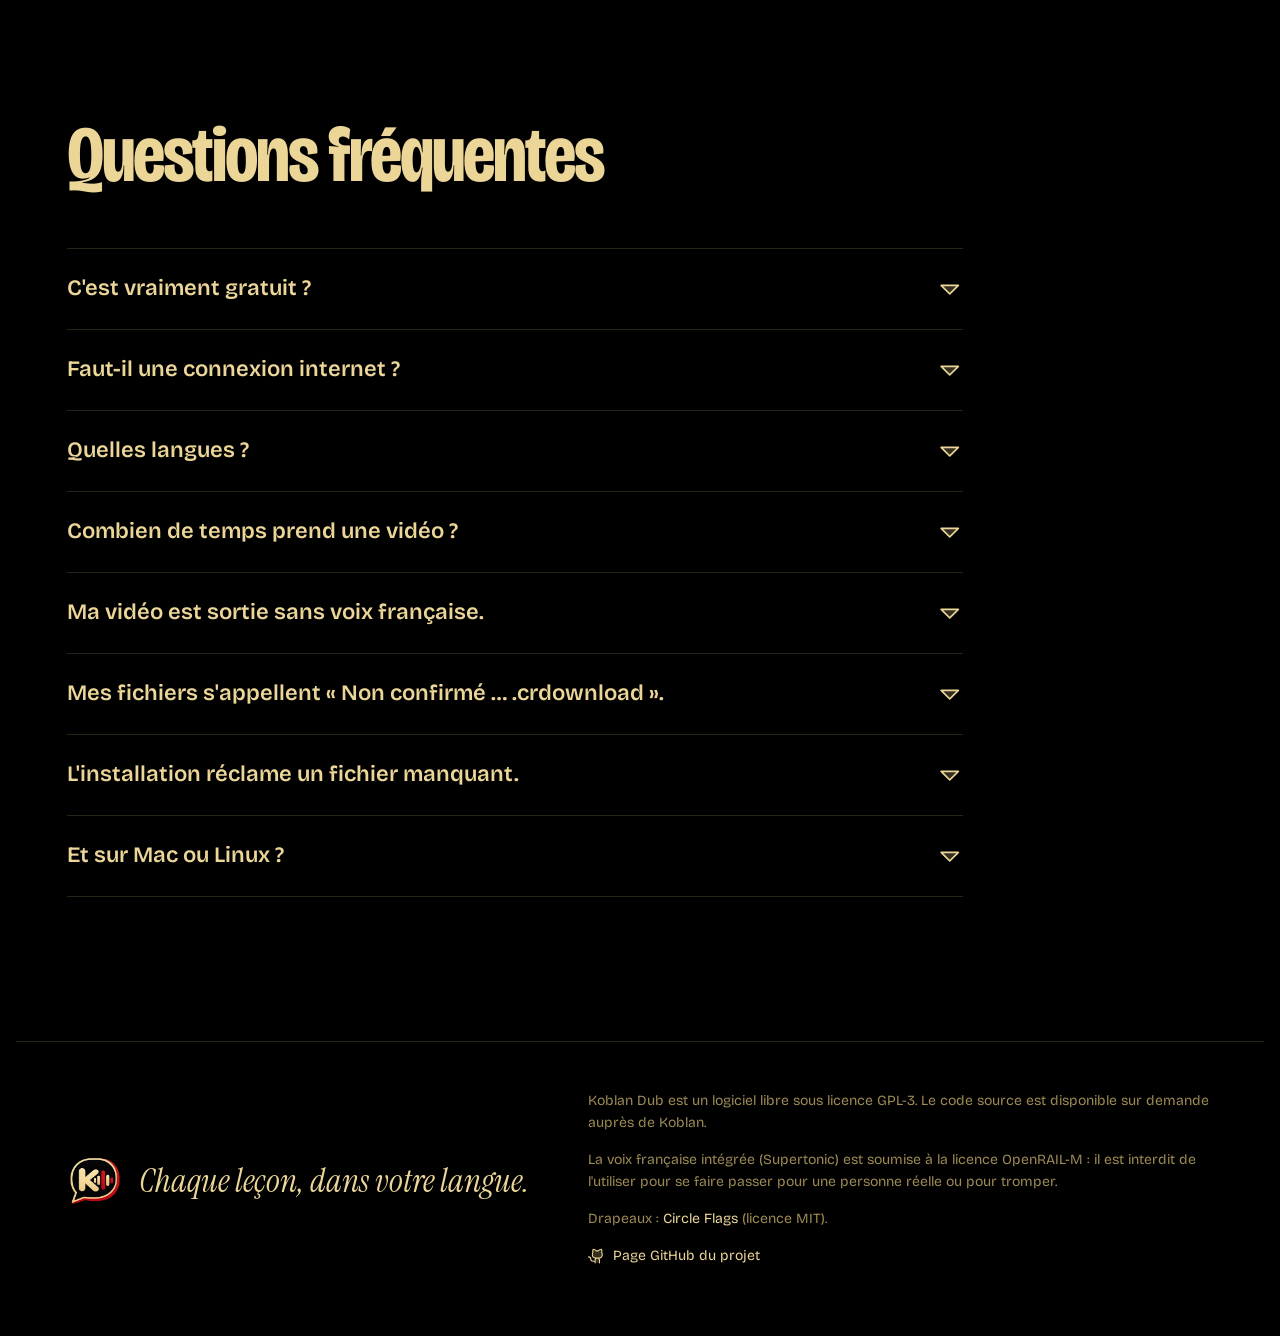
==== commit d46705a0: "Site : version 1.1.1 (correctif bouton Enregistrer dans, reglages gardes a la mise a jour) Co-Author" ====
--- a/index.html
+++ b/index.html
@@ -290,7 +290,7 @@
     <div class="bloc__tete">
       <h2 id="titre-telecharger">Télécharger Koblan Dub</h2>
       <p>Gratuit, pour Windows 10 et 11 (64 bits). Le logiciel pèse 4,2 Go : il est livré en 4 fichiers, que ce bouton télécharge d'un seul clic.</p>
-      <p class="nouveautes"><strong>Version 1.1</strong> : la voix reste calée sur l'image du début à la fin, les phrases ne sont plus coupées, des sous-titres sur 2 lignes et des sigles bien prononcés.</p>
+      <p class="nouveautes"><strong>Version 1.1.1</strong> : la voix reste calée sur l'image du début à la fin, les phrases ne sont plus coupées, des sous-titres sur 2 lignes et des sigles bien prononcés.</p>
     </div>
 
     <div class="tout">
@@ -303,25 +303,25 @@
 
     <p class="fichiers__titre">Ou fichier par fichier, si un téléchargement a échoué :</p>
     <ol class="fichiers">
-      <li><a class="fichier" href="https://github.com/josuekoblan03-lab/koblan-dub/releases/download/v1.1/KoblanDub-Setup.exe">
+      <li><a class="fichier" href="https://github.com/josuekoblan03-lab/koblan-dub/releases/download/v1.1.1/KoblanDub-Setup.exe">
         <span class="fichier__num" aria-hidden="true">1</span>
         <span class="fichier__nom">KoblanDub-Setup.exe</span>
         <span class="fichier__poids">6,9 Mo</span>
         <svg class="ico" aria-hidden="true"><use href="assets/icones.svg#i-download-simple"/></svg>
       </a></li>
-      <li><a class="fichier" href="https://github.com/josuekoblan03-lab/koblan-dub/releases/download/v1.1/KoblanDub-Setup-1.bin">
+      <li><a class="fichier" href="https://github.com/josuekoblan03-lab/koblan-dub/releases/download/v1.1.1/KoblanDub-Setup-1.bin">
         <span class="fichier__num" aria-hidden="true">2</span>
         <span class="fichier__nom">KoblanDub-Setup-1.bin</span>
         <span class="fichier__poids">1,86 Go</span>
         <svg class="ico" aria-hidden="true"><use href="assets/icones.svg#i-download-simple"/></svg>
       </a></li>
-      <li><a class="fichier" href="https://github.com/josuekoblan03-lab/koblan-dub/releases/download/v1.1/KoblanDub-Setup-2.bin">
+      <li><a class="fichier" href="https://github.com/josuekoblan03-lab/koblan-dub/releases/download/v1.1.1/KoblanDub-Setup-2.bin">
         <span class="fichier__num" aria-hidden="true">3</span>
         <span class="fichier__nom">KoblanDub-Setup-2.bin</span>
         <span class="fichier__poids">1,86 Go</span>
         <svg class="ico" aria-hidden="true"><use href="assets/icones.svg#i-download-simple"/></svg>
       </a></li>
-      <li><a class="fichier" href="https://github.com/josuekoblan03-lab/koblan-dub/releases/download/v1.1/KoblanDub-Setup-3.bin">
+      <li><a class="fichier" href="https://github.com/josuekoblan03-lab/koblan-dub/releases/download/v1.1.1/KoblanDub-Setup-3.bin">
         <span class="fichier__num" aria-hidden="true">4</span>
         <span class="fichier__nom">KoblanDub-Setup-3.bin</span>
         <span class="fichier__poids">519 Mo</span>
@@ -359,10 +359,10 @@
 
       <details class="empreintes">
         <summary>Vérifier les fichiers (empreintes SHA-256)</summary>
-        <pre>6261f740a1c24151e0f352c52a813ccfbb93df52f91c18f291637a6da347ed9d  KoblanDub-Setup.exe
-b87d2edbdddfa8398c7becc39e64fcffdaab29bc0f2e531bb5560163210812d3  KoblanDub-Setup-1.bin
-1bf4dd36f1e561b52df3595dfd38490bb68ed0e2b6a901f81aa866c03efe4453  KoblanDub-Setup-2.bin
-51e80fe52d8a32ecde0f71155b4c12575fb76b7a306e984cfcf7dae5cf4a76e9  KoblanDub-Setup-3.bin</pre>
+        <pre>8dfbcaa285420c13372ab1f090727556cd311b8c3fd0711e100ef9a48ed72c43  KoblanDub-Setup.exe
+4164c51a81c867303311794842070d4ea4ce93a35dc1f368e49e55abdc5a7e0b  KoblanDub-Setup-1.bin
+1f03b257b408f9b3dd4ca50cc7fed792ca83770caf12fe1b7d1b3574bfdb1c73  KoblanDub-Setup-2.bin
+570f5c711afa8e9b64271ffceb384854cf2c6af3d762f1e5a180fe8811ced69b  KoblanDub-Setup-3.bin</pre>
       </details>
     </div>
   </section>
